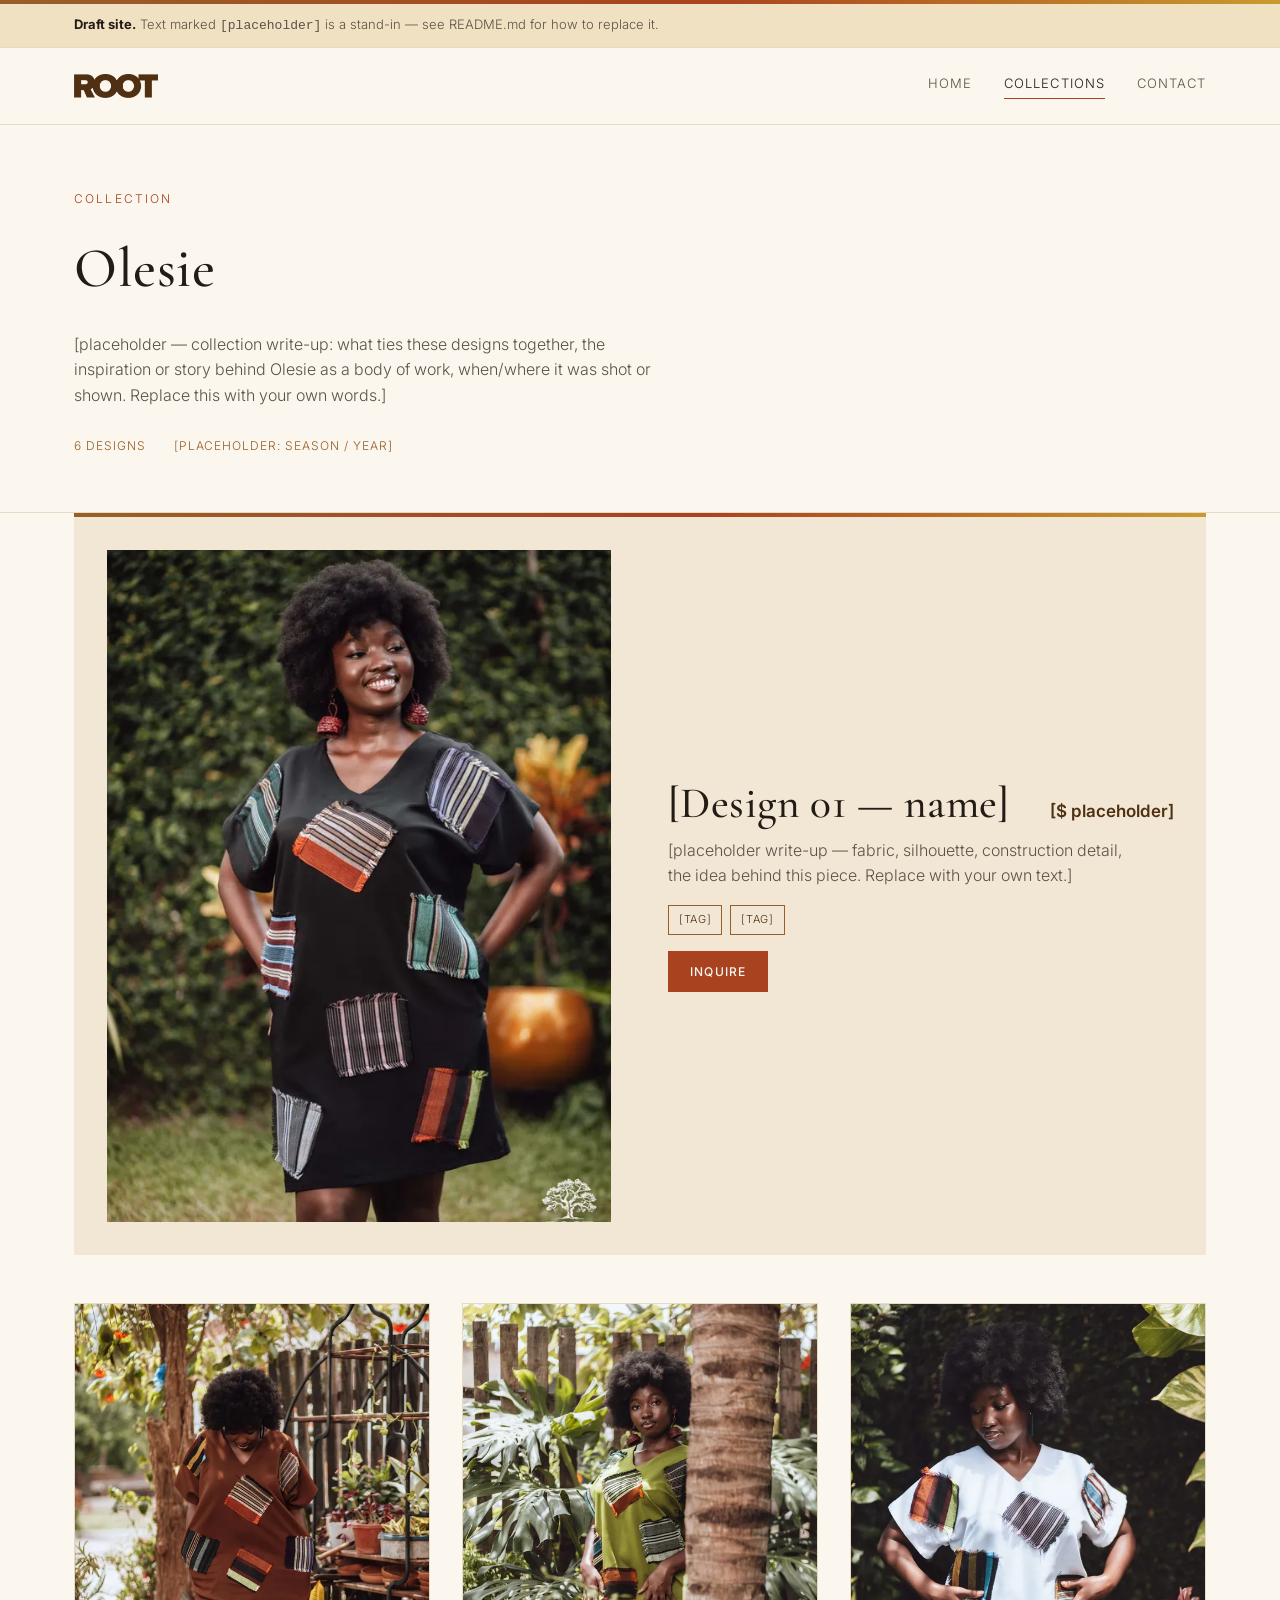
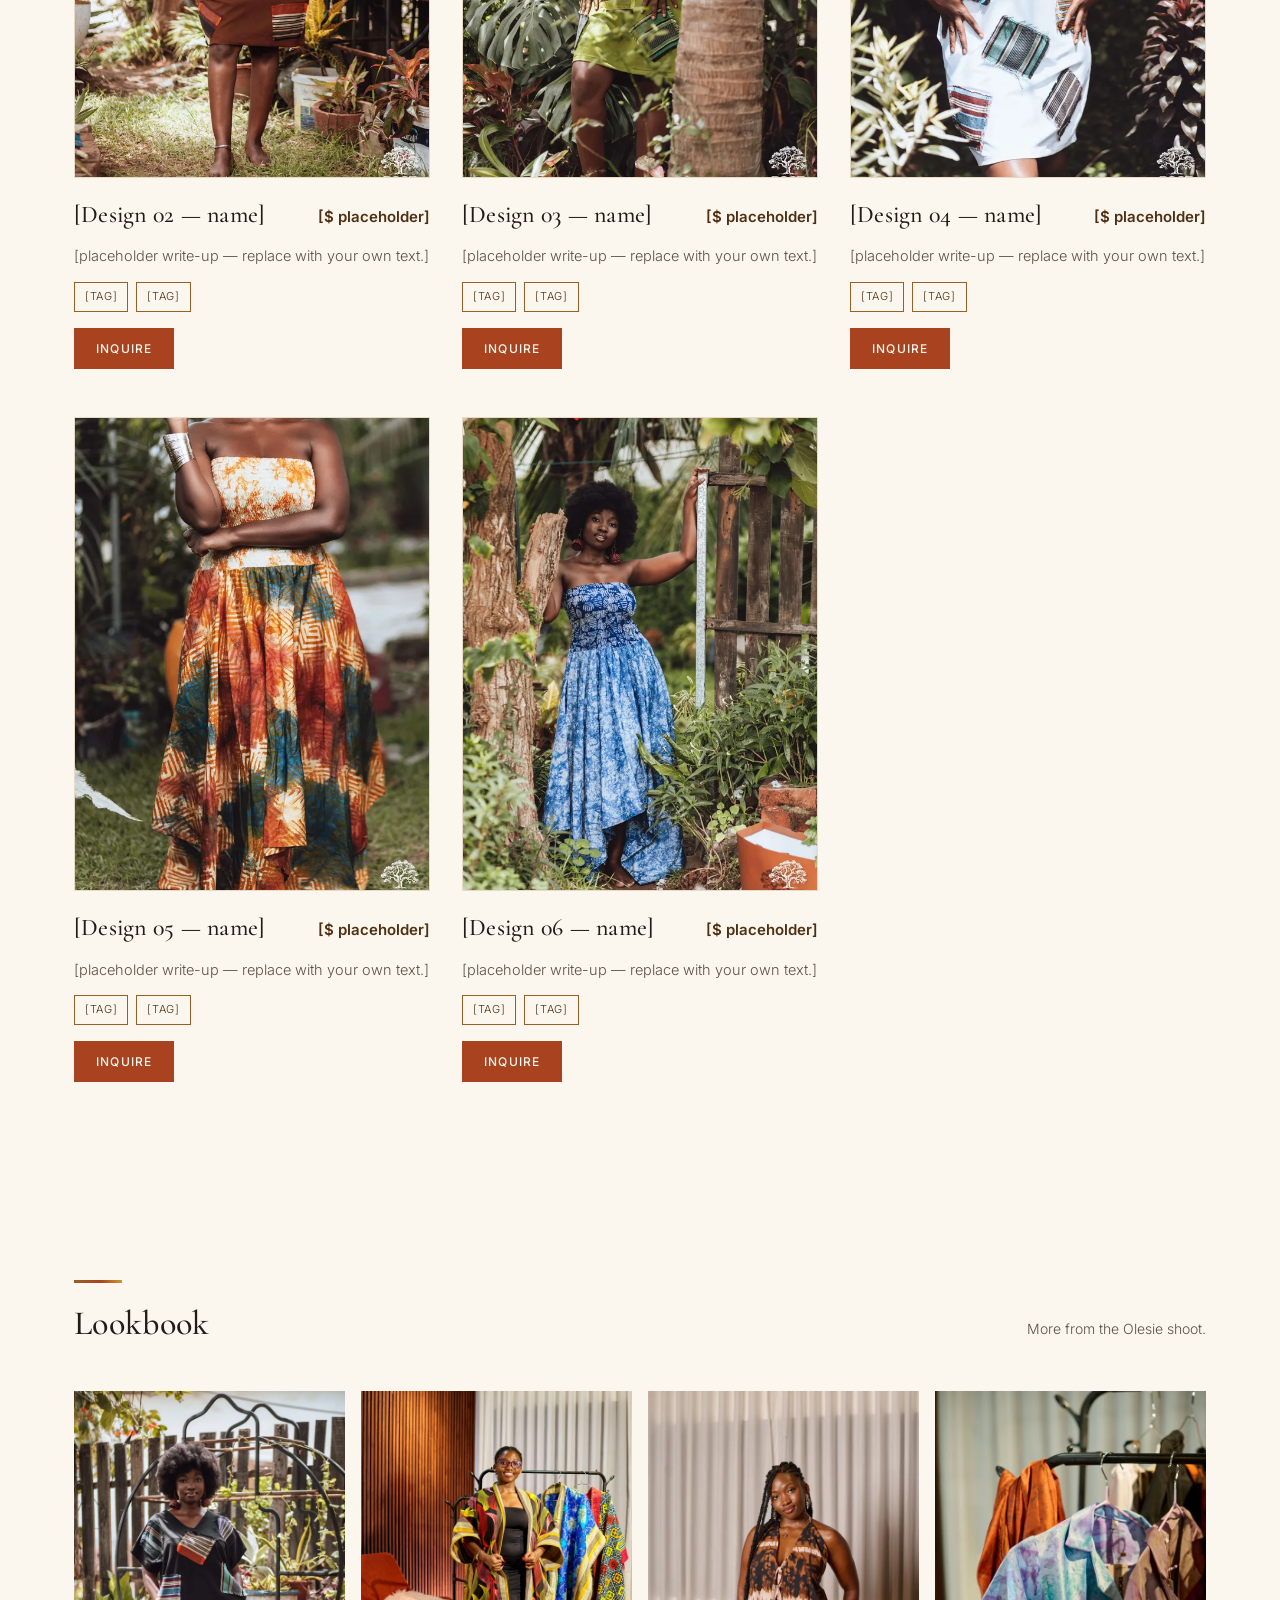
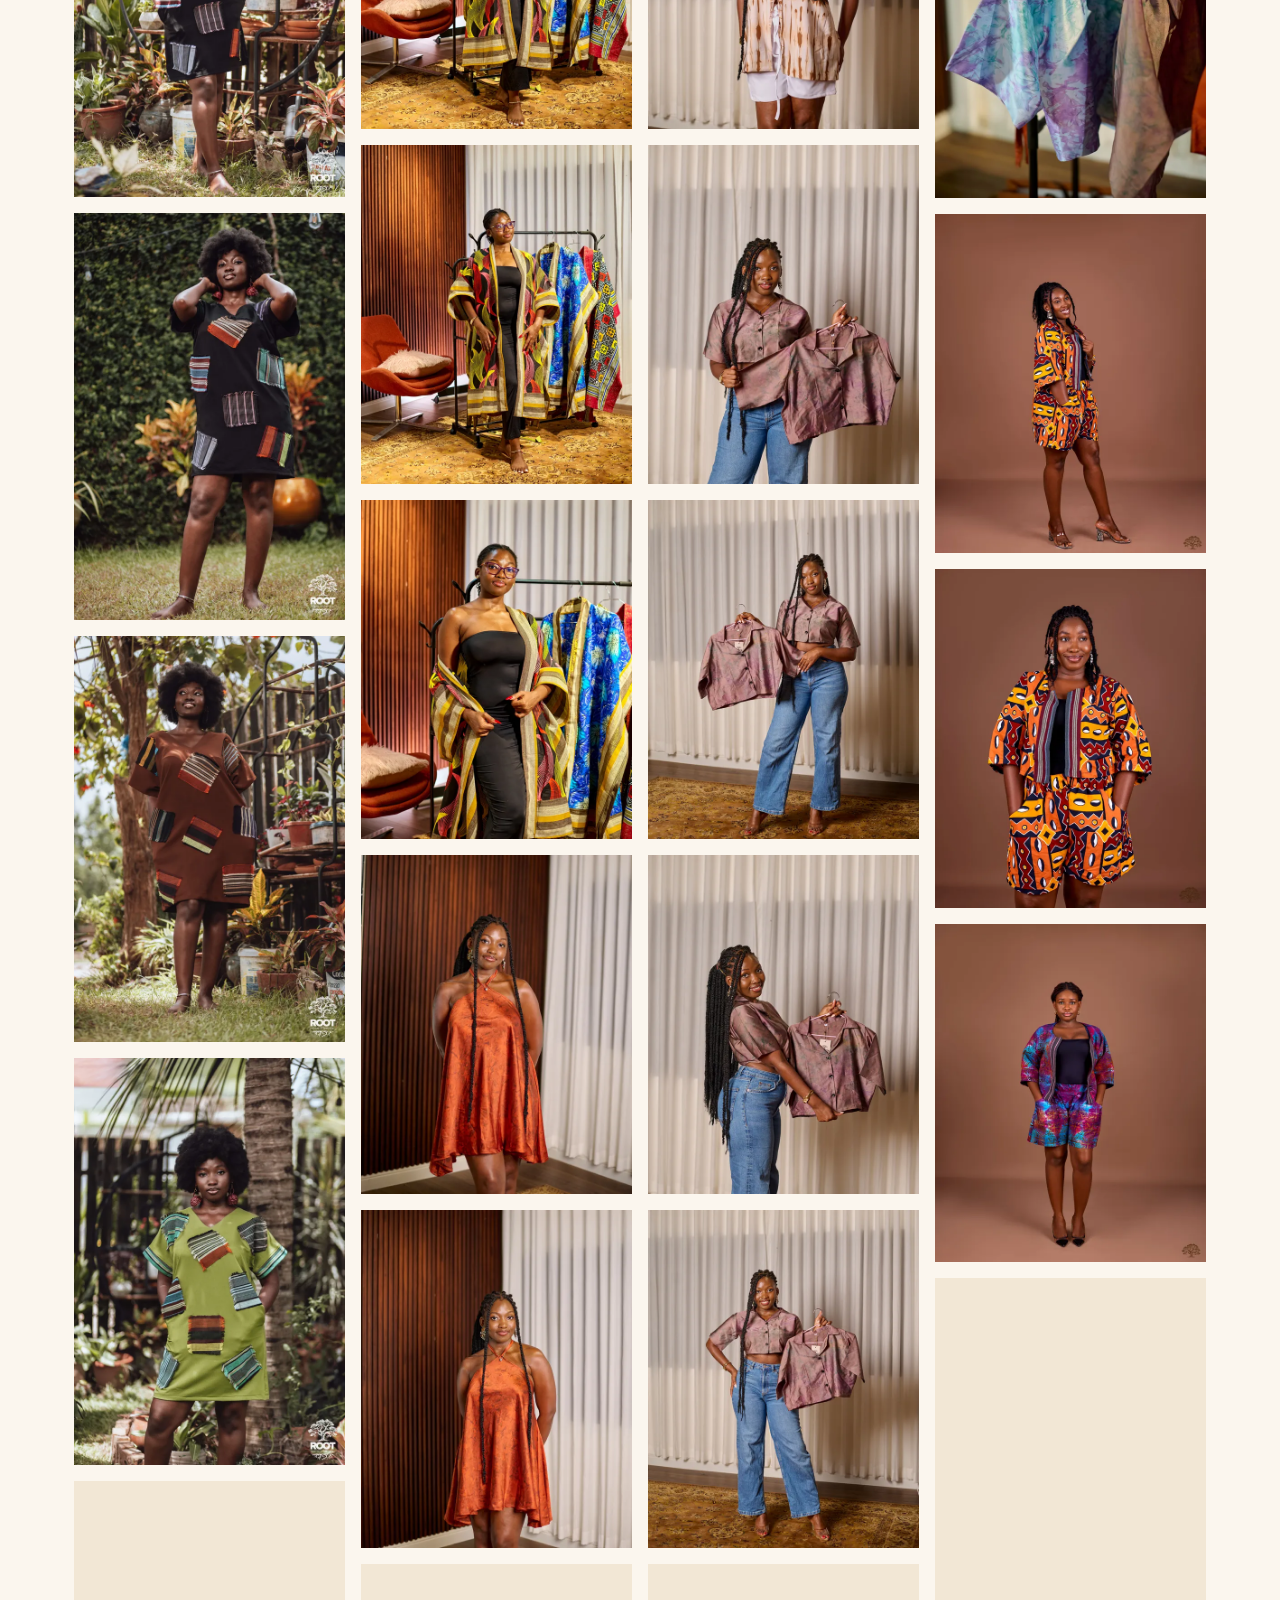
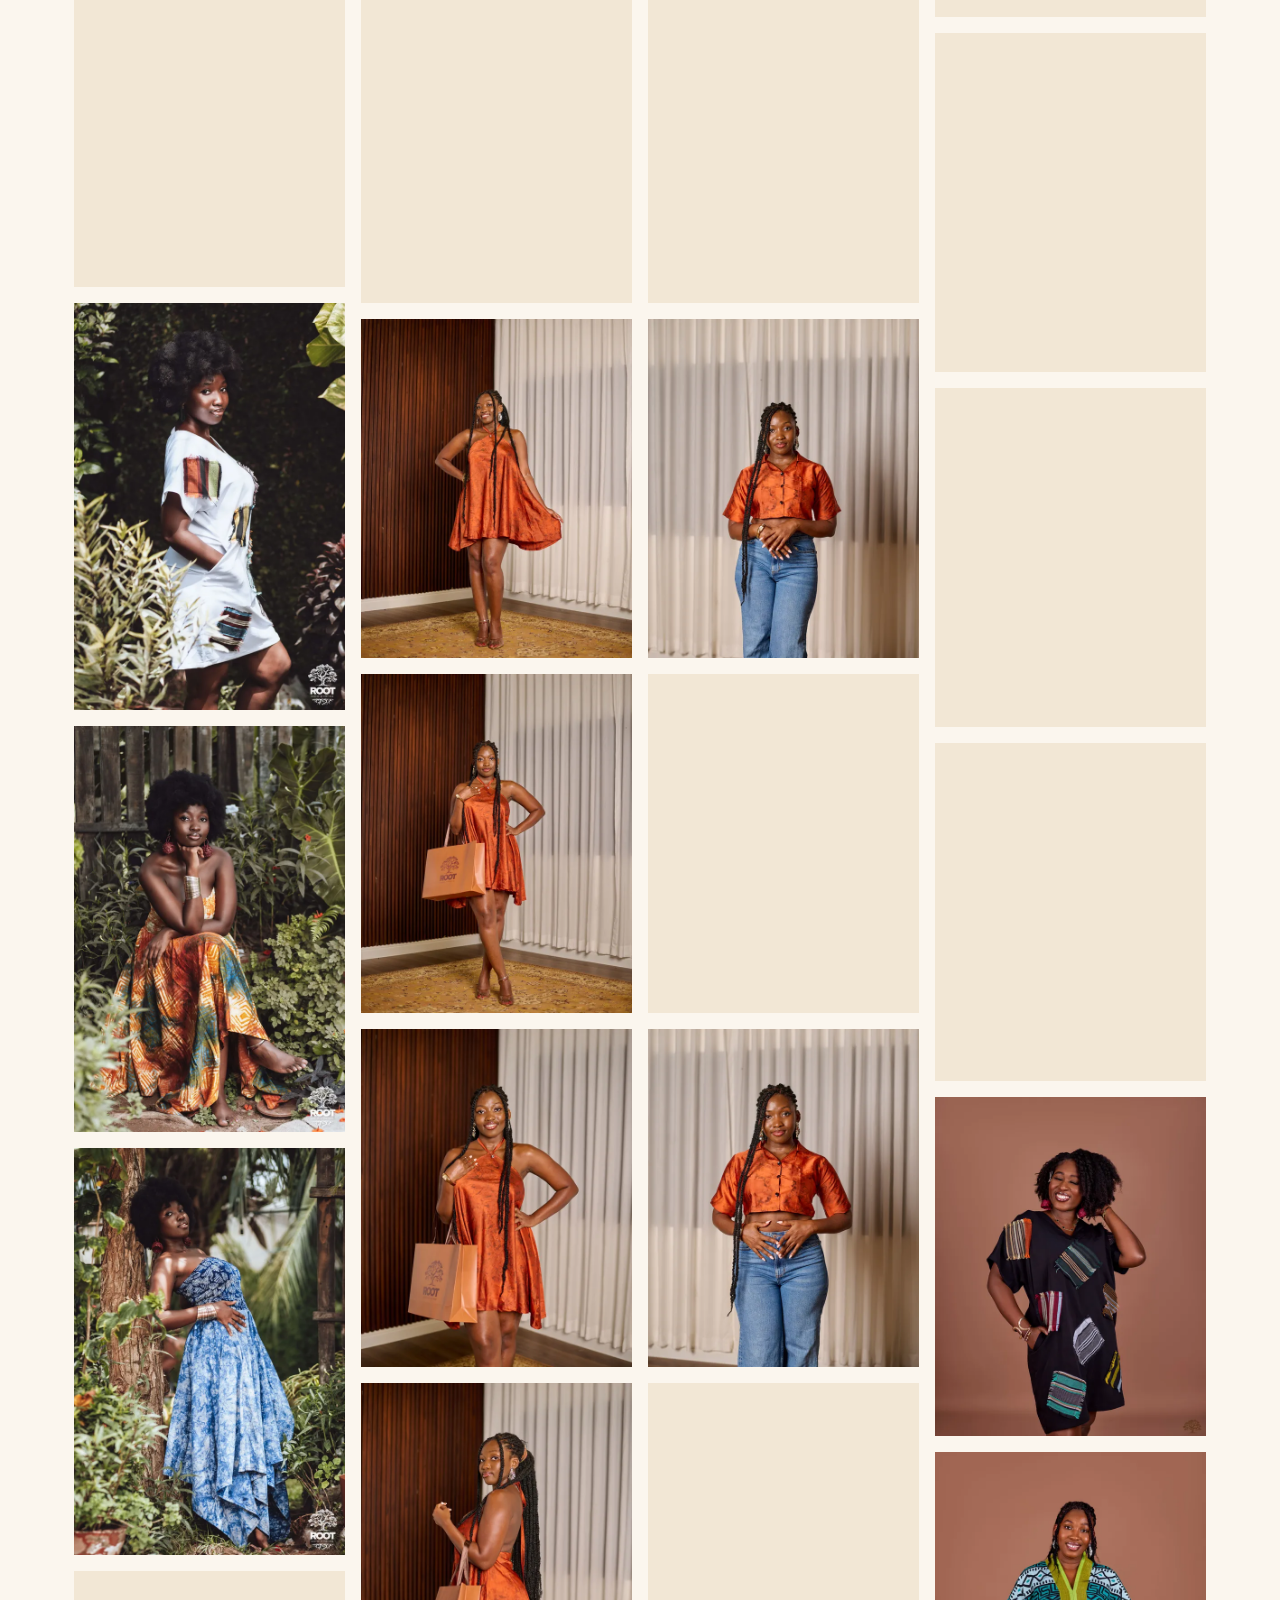
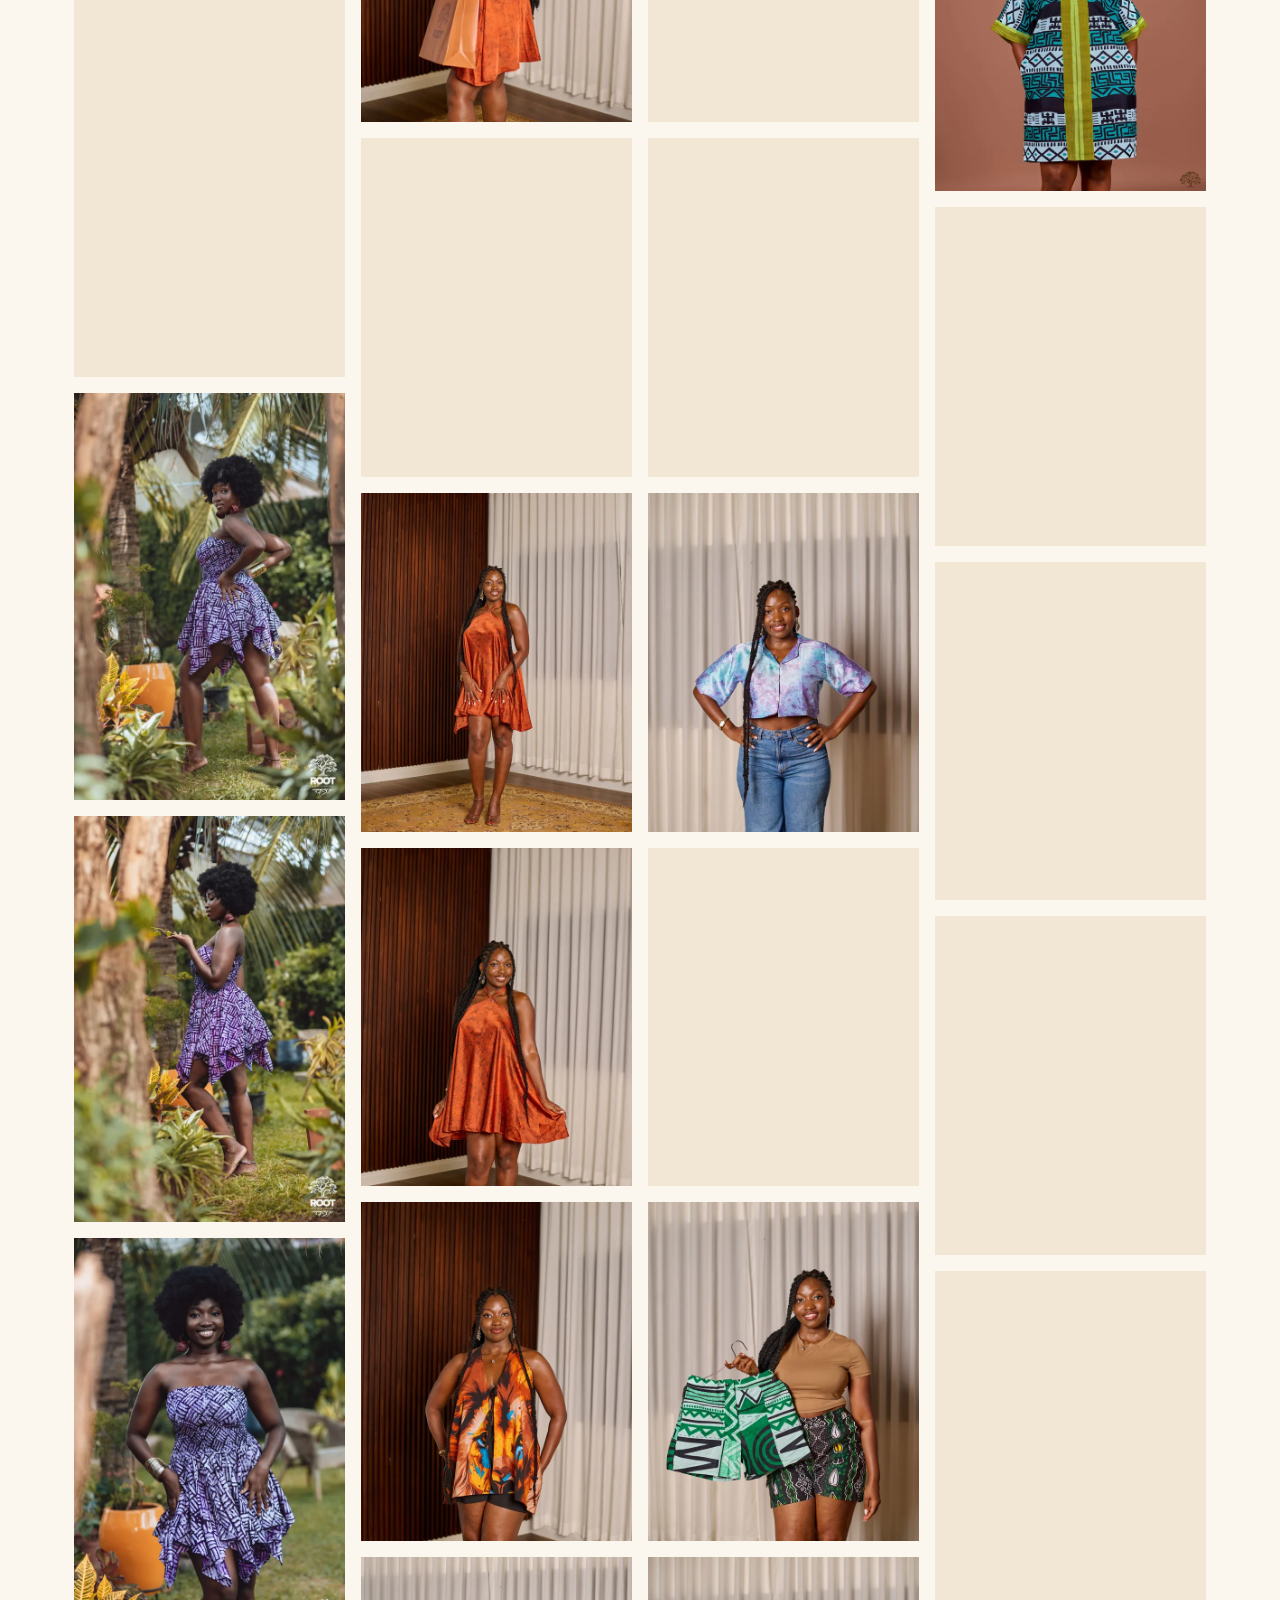
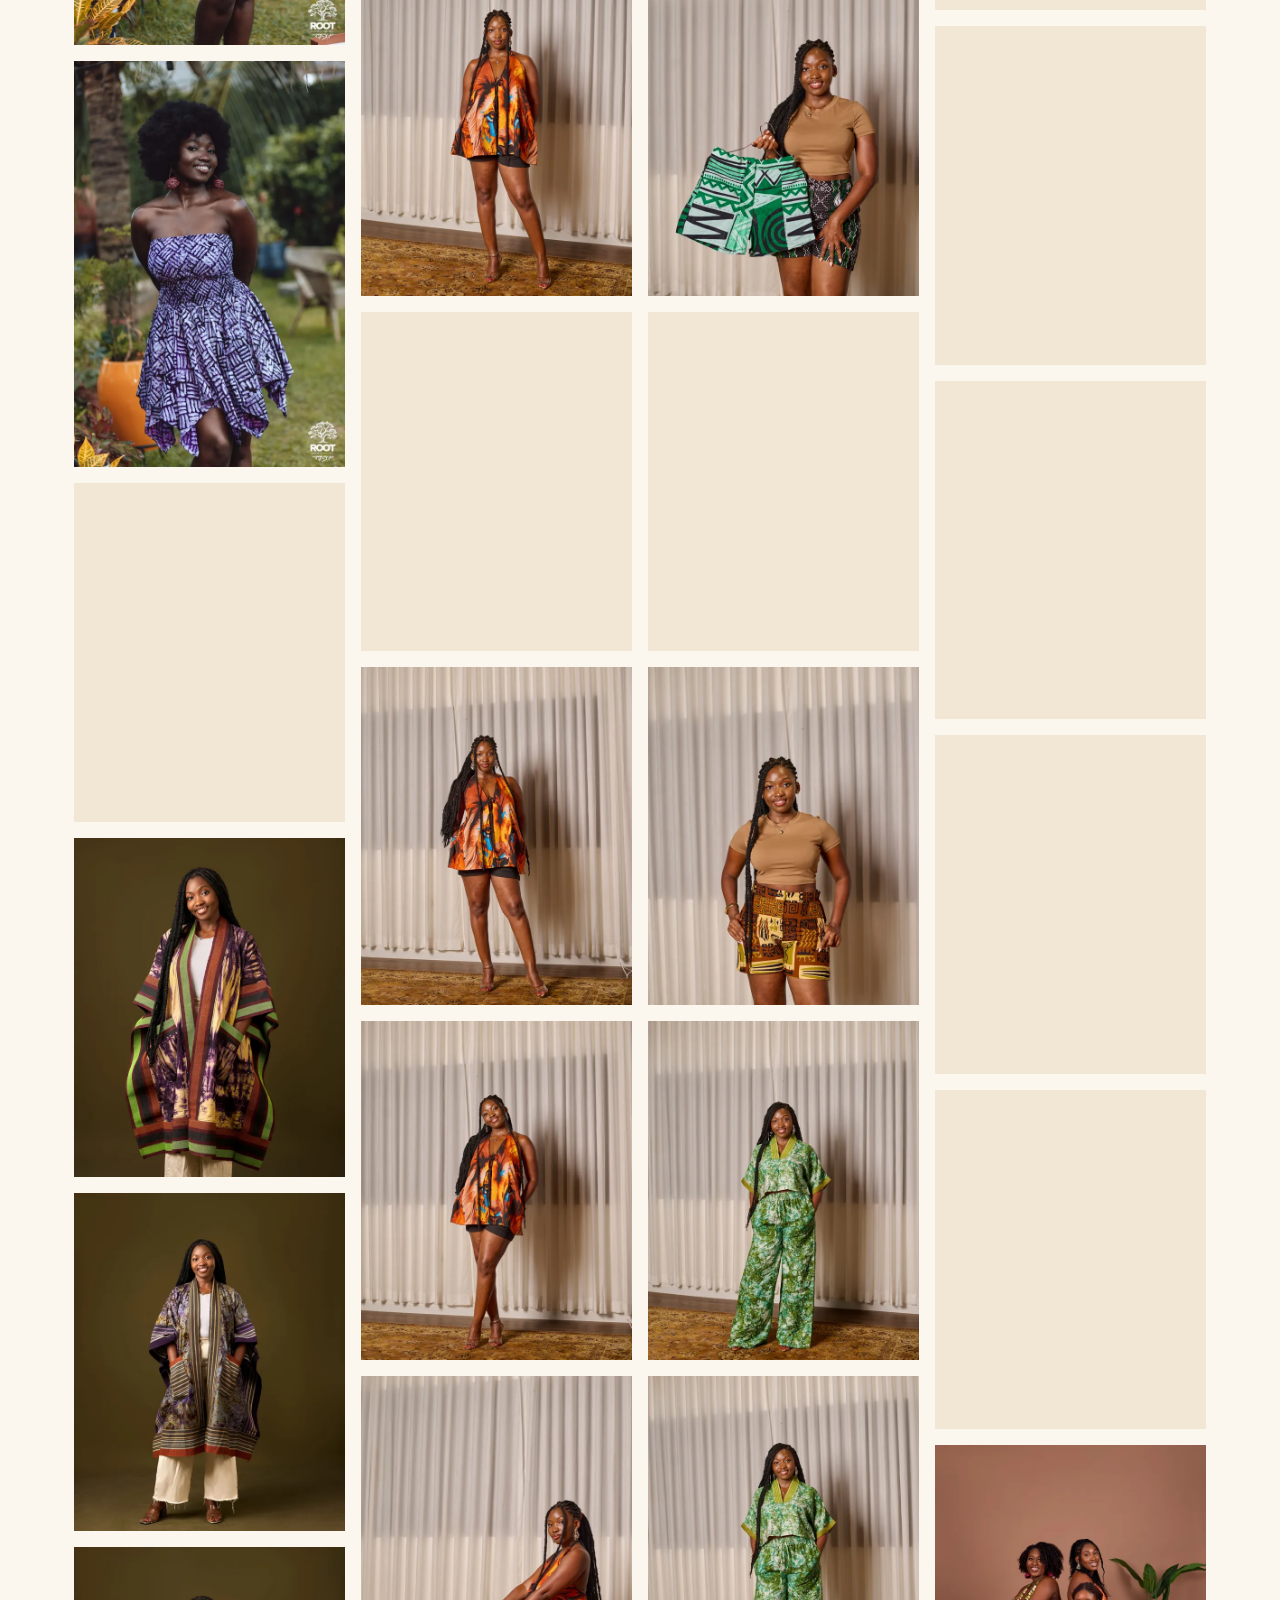
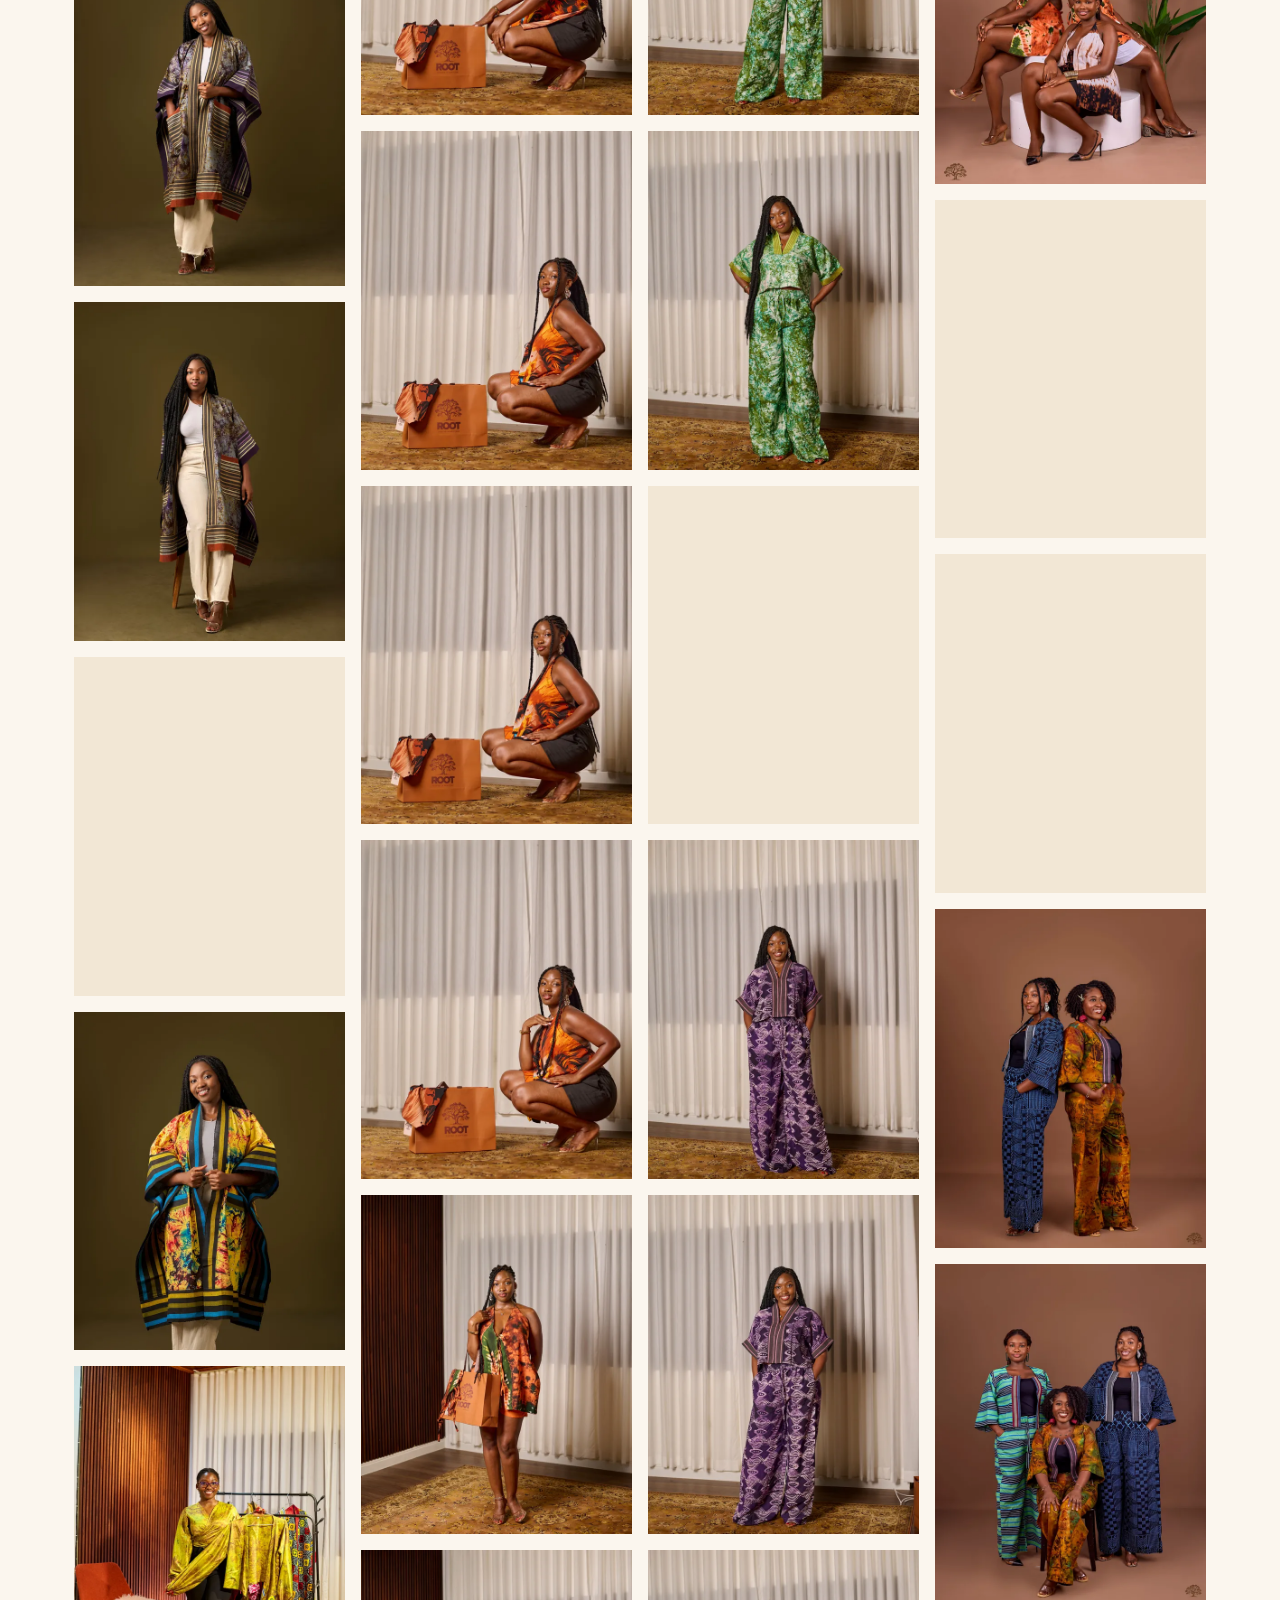
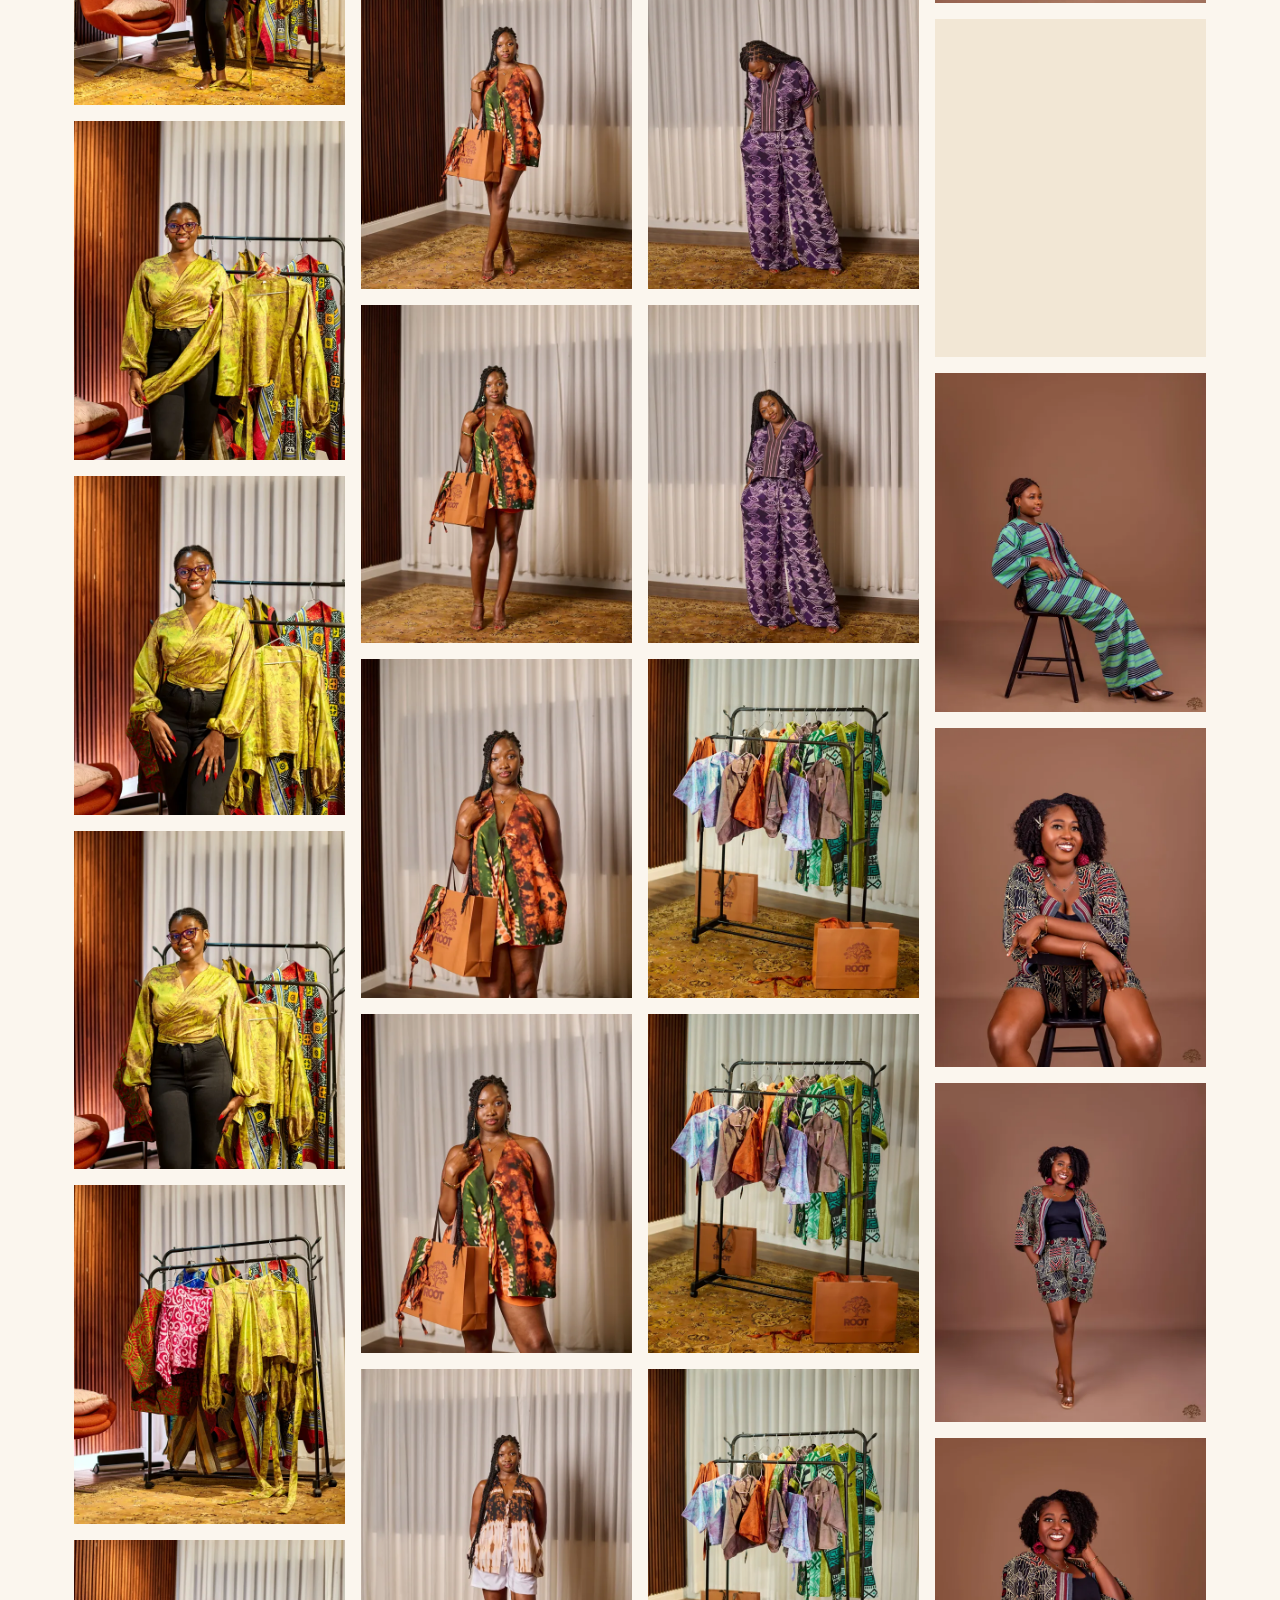
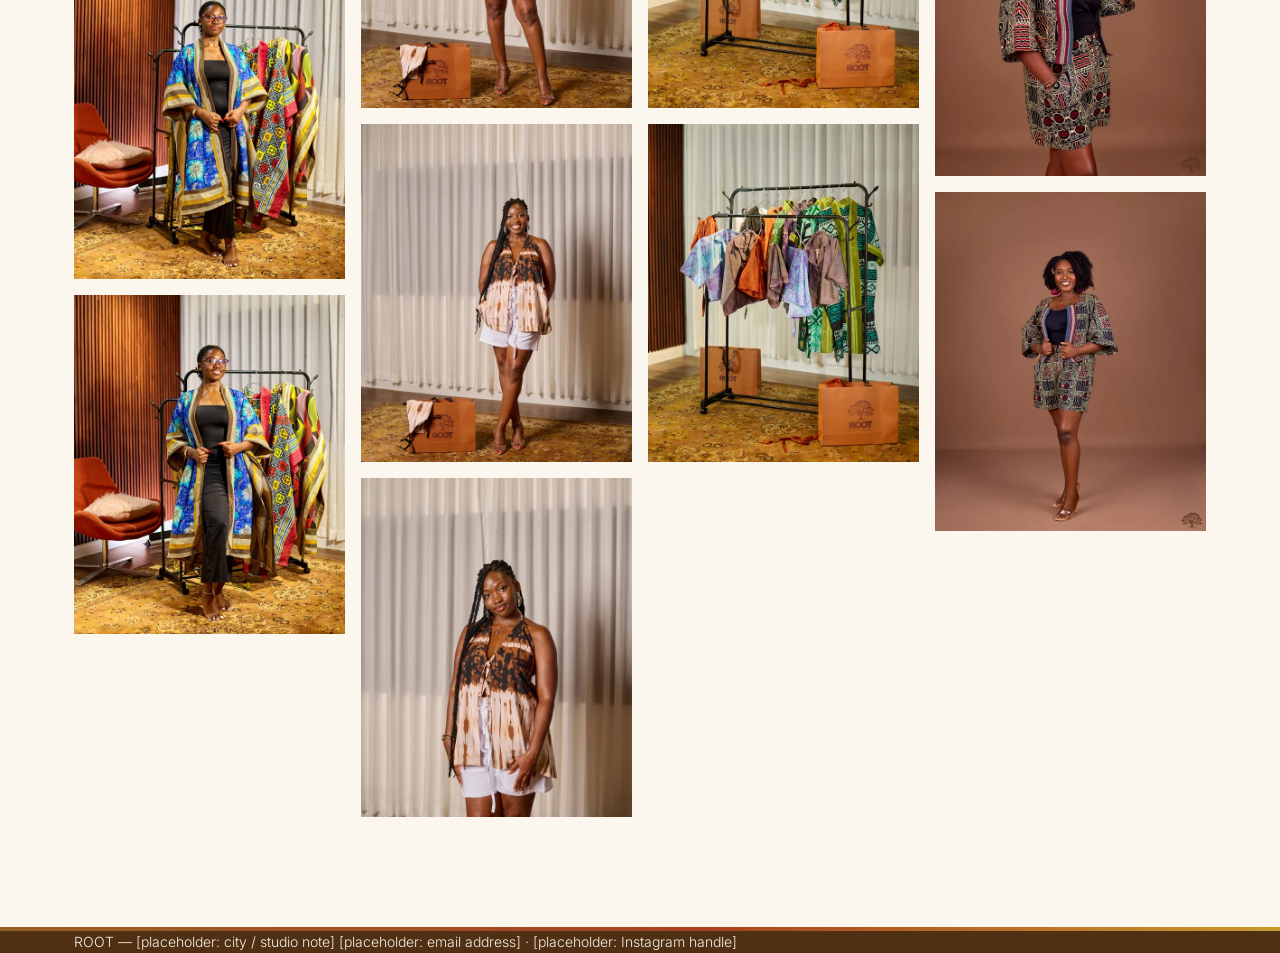
==== collections/olesie.html @ 36a4a5ea "Weave the brand's caramel/chocolate palette through more of the site Add a caramel-to-terracotta-to-" ====
<!DOCTYPE html>
<html lang="en">
<head>
<meta charset="UTF-8">
<meta name="viewport" content="width=device-width, initial-scale=1.0">
<title>Olesie — ROOT</title>
<meta name="description" content="Olesie collection by ROOT — designs, write-ups, and pricing.">
<meta name="robots" content="noindex"><!-- remove when real content replaces the placeholders -->
<link rel="icon" href="../images/brand/favicon.ico" sizes="any">
<link rel="apple-touch-icon" href="../images/brand/apple-touch-icon.png">
<meta property="og:type" content="website">
<meta property="og:site_name" content="ROOT">
<meta property="og:title" content="Olesie — ROOT">
<meta property="og:description" content="Olesie collection by ROOT — designs, write-ups, and pricing.">
<!-- Add once the site has a URL (must be absolute, or crawlers ignore them):
<meta property="og:url" content="https://YOUR-DOMAIN/collections/olesie.html">
<meta property="og:image" content="https://YOUR-DOMAIN/images/brand/og-image.jpg">
<meta name="twitter:card" content="summary_large_image"> -->

<link rel="preconnect" href="https://fonts.googleapis.com">
<link rel="preconnect" href="https://fonts.gstatic.com" crossorigin>
<link rel="stylesheet" href="https://fonts.googleapis.com/css2?family=Cormorant+Garamond:wght@400;500&family=Inter:wght@300;500&display=swap">
<link rel="stylesheet" href="../css/style.css">
</head>
<body>

<div class="brand-bar"></div>

<div class="build-notice">
  <div class="wrap"><strong>Draft site.</strong> Text marked <code>[placeholder]</code> is a stand-in — see README.md for how to replace it.</div>
</div>

<header class="site-header">
  <div class="wrap">
    <a class="logo" href="../index.html"><img src="../images/brand/logo-wordmark.png" width="334" height="96" alt="ROOT"></a>
    <nav class="site-nav">
      <a href="../index.html">Home</a>
      <a href="olesie.html" class="is-active" aria-current="page">Collections</a>
      <a href="../index.html#contact">Contact</a>
    </nav>
  </div>
</header>

<section class="collection-intro">
  <div class="wrap">
    <span class="eyebrow">Collection</span>
    <h1>Olesie</h1>
    <p>[placeholder — collection write-up: what ties these designs together, the inspiration or story behind Olesie as a body of work, when/where it was shot or shown. Replace this with your own words.]</p>
    <div class="meta-row">
      <span>6 designs</span>
      <span>[placeholder: season / year]</span>
    </div>
  </div>
</section>

<main class="wrap">
  <h2 class="sr-only">Designs</h2>
  <div class="design-grid">

    <!-- Design 01 -->
    <article class="design-card design-card--featured">
      <div class="design-photo">
        <img src="../images/olesie/design-01-1200.webp" srcset="../images/olesie/design-01-600.webp 600w, ../images/olesie/design-01-1200.webp 1200w" sizes="(min-width: 900px) 520px, (min-width: 700px) 45vw, 100vw" width="1200" height="1800" alt="Black dress with patchwork panels, worn in a garden" decoding="async">
      </div>
      <div class="design-body">
        <div class="design-head">
          <h3>[Design 01 — name]</h3>
          <span class="design-price">[$ placeholder]</span>
        </div>
        <p class="design-writeup">[placeholder write-up — fabric, silhouette, construction detail, the idea behind this piece. Replace with your own text.]</p>
        <div class="design-tags"><span>[tag]</span><span>[tag]</span></div>
        <a class="design-inquire" href="#contact">Inquire</a>
      </div>
    </article>

    <!-- Design 02 -->
    <article class="design-card">
      <div class="design-photo">
        <img src="../images/olesie/design-02-1200.webp" srcset="../images/olesie/design-02-600.webp 600w, ../images/olesie/design-02-1200.webp 1200w" sizes="(min-width: 1000px) 380px, (min-width: 700px) 45vw, 100vw" width="1200" height="1800" alt="Brown loose-fit dress with patchwork panels, worn in a garden" decoding="async">
      </div>
      <div class="design-body">
        <div class="design-head">
          <h3>[Design 02 — name]</h3>
          <span class="design-price">[$ placeholder]</span>
        </div>
        <p class="design-writeup">[placeholder write-up — replace with your own text.]</p>
        <div class="design-tags"><span>[tag]</span><span>[tag]</span></div>
        <a class="design-inquire" href="#contact">Inquire</a>
      </div>
    </article>

    <!-- Design 03 -->
    <article class="design-card">
      <div class="design-photo">
        <img src="../images/olesie/design-03-1200.webp" srcset="../images/olesie/design-03-600.webp 600w, ../images/olesie/design-03-1200.webp 1200w" sizes="(min-width: 1000px) 380px, (min-width: 700px) 45vw, 100vw" width="1200" height="1800" alt="Green dress with patchwork panels, partly behind a palm trunk" loading="lazy" decoding="async">
      </div>
      <div class="design-body">
        <div class="design-head">
          <h3>[Design 03 — name]</h3>
          <span class="design-price">[$ placeholder]</span>
        </div>
        <p class="design-writeup">[placeholder write-up — replace with your own text.]</p>
        <div class="design-tags"><span>[tag]</span><span>[tag]</span></div>
        <a class="design-inquire" href="#contact">Inquire</a>
      </div>
    </article>

    <!-- Design 04 -->
    <article class="design-card">
      <div class="design-photo">
        <img src="../images/olesie/design-04-1200.webp" srcset="../images/olesie/design-04-600.webp 600w, ../images/olesie/design-04-1200.webp 1200w" sizes="(min-width: 1000px) 380px, (min-width: 700px) 45vw, 100vw" width="1200" height="1800" alt="White dress with patchwork panels, worn in a garden" loading="lazy" decoding="async">
      </div>
      <div class="design-body">
        <div class="design-head">
          <h3>[Design 04 — name]</h3>
          <span class="design-price">[$ placeholder]</span>
        </div>
        <p class="design-writeup">[placeholder write-up — replace with your own text.]</p>
        <div class="design-tags"><span>[tag]</span><span>[tag]</span></div>
        <a class="design-inquire" href="#contact">Inquire</a>
      </div>
    </article>

    <!-- Design 05 -->
    <article class="design-card">
      <div class="design-photo">
        <img src="../images/olesie/design-05-1200.webp" srcset="../images/olesie/design-05-600.webp 600w, ../images/olesie/design-05-1200.webp 1200w" sizes="(min-width: 1000px) 380px, (min-width: 700px) 45vw, 100vw" width="1200" height="1800" alt="Orange and teal patterned skirt with a printed strapless top" loading="lazy" decoding="async">
      </div>
      <div class="design-body">
        <div class="design-head">
          <h3>[Design 05 — name]</h3>
          <span class="design-price">[$ placeholder]</span>
        </div>
        <p class="design-writeup">[placeholder write-up — replace with your own text.]</p>
        <div class="design-tags"><span>[tag]</span><span>[tag]</span></div>
        <a class="design-inquire" href="#contact">Inquire</a>
      </div>
    </article>

    <!-- Design 06 -->
    <article class="design-card">
      <div class="design-photo">
        <img src="../images/olesie/design-06-1200.webp" srcset="../images/olesie/design-06-600.webp 600w, ../images/olesie/design-06-1200.webp 1200w" sizes="(min-width: 1000px) 380px, (min-width: 700px) 45vw, 100vw" width="1200" height="1800" alt="Blue strapless dress with a ruffled hem, worn in a garden" loading="lazy" decoding="async">
      </div>
      <div class="design-body">
        <div class="design-head">
          <h3>[Design 06 — name]</h3>
          <span class="design-price">[$ placeholder]</span>
        </div>
        <p class="design-writeup">[placeholder write-up — replace with your own text.]</p>
        <div class="design-tags"><span>[tag]</span><span>[tag]</span></div>
        <a class="design-inquire" href="#contact">Inquire</a>
      </div>
    </article>

  </div>

  <section class="lookbook" aria-labelledby="lookbook-title">
    <div class="section-head">
      <h2 id="lookbook-title">Lookbook</h2>
      <p class="section-note">More from the Olesie shoot.</p>
    </div>
    <div class="lookbook-grid">
    <img src="../images/olesie/gallery/highlights/4F6A9642-600.webp" srcset="../images/olesie/gallery/highlights/4F6A9642-600.webp 600w, ../images/olesie/gallery/highlights/4F6A9642-1200.webp 1200w" sizes="(min-width: 1000px) 25vw, (min-width: 700px) 33vw, 50vw" width="600" height="900" alt="Olesie lookbook, photo 1 of 115" loading="lazy" decoding="async">
    <img src="../images/olesie/gallery/highlights/4F6A9652-600.webp" srcset="../images/olesie/gallery/highlights/4F6A9652-600.webp 600w, ../images/olesie/gallery/highlights/4F6A9652-1200.webp 1200w" sizes="(min-width: 1000px) 25vw, (min-width: 700px) 33vw, 50vw" width="600" height="900" alt="Olesie lookbook, photo 2 of 115" loading="lazy" decoding="async">
    <img src="../images/olesie/gallery/highlights/4F6A9671-600.webp" srcset="../images/olesie/gallery/highlights/4F6A9671-600.webp 600w, ../images/olesie/gallery/highlights/4F6A9671-1200.webp 1200w" sizes="(min-width: 1000px) 25vw, (min-width: 700px) 33vw, 50vw" width="600" height="900" alt="Olesie lookbook, photo 3 of 115" loading="lazy" decoding="async">
    <img src="../images/olesie/gallery/highlights/4F6A9685-600.webp" srcset="../images/olesie/gallery/highlights/4F6A9685-600.webp 600w, ../images/olesie/gallery/highlights/4F6A9685-1200.webp 1200w" sizes="(min-width: 1000px) 25vw, (min-width: 700px) 33vw, 50vw" width="600" height="900" alt="Olesie lookbook, photo 4 of 115" loading="lazy" decoding="async">
    <img src="../images/olesie/gallery/highlights/4F6A9688-600.webp" srcset="../images/olesie/gallery/highlights/4F6A9688-600.webp 600w, ../images/olesie/gallery/highlights/4F6A9688-1200.webp 1200w" sizes="(min-width: 1000px) 25vw, (min-width: 700px) 33vw, 50vw" width="600" height="900" alt="Olesie lookbook, photo 5 of 115" loading="lazy" decoding="async">
    <img src="../images/olesie/gallery/highlights/4F6A9703-600.webp" srcset="../images/olesie/gallery/highlights/4F6A9703-600.webp 600w, ../images/olesie/gallery/highlights/4F6A9703-1200.webp 1200w" sizes="(min-width: 1000px) 25vw, (min-width: 700px) 33vw, 50vw" width="600" height="900" alt="Olesie lookbook, photo 6 of 115" loading="lazy" decoding="async">
    <img src="../images/olesie/gallery/highlights/4F6A9742-600.webp" srcset="../images/olesie/gallery/highlights/4F6A9742-600.webp 600w, ../images/olesie/gallery/highlights/4F6A9742-1200.webp 1200w" sizes="(min-width: 1000px) 25vw, (min-width: 700px) 33vw, 50vw" width="600" height="900" alt="Olesie lookbook, photo 7 of 115" loading="lazy" decoding="async">
    <img src="../images/olesie/gallery/highlights/4F6A9769-600.webp" srcset="../images/olesie/gallery/highlights/4F6A9769-600.webp 600w, ../images/olesie/gallery/highlights/4F6A9769-1200.webp 1200w" sizes="(min-width: 1000px) 25vw, (min-width: 700px) 33vw, 50vw" width="600" height="900" alt="Olesie lookbook, photo 8 of 115" loading="lazy" decoding="async">
    <img src="../images/olesie/gallery/highlights/4F6A9776-600.webp" srcset="../images/olesie/gallery/highlights/4F6A9776-600.webp 600w, ../images/olesie/gallery/highlights/4F6A9776-1200.webp 1200w" sizes="(min-width: 1000px) 25vw, (min-width: 700px) 33vw, 50vw" width="600" height="900" alt="Olesie lookbook, photo 9 of 115" loading="lazy" decoding="async">
    <img src="../images/olesie/gallery/highlights/4F6A9784-600.webp" srcset="../images/olesie/gallery/highlights/4F6A9784-600.webp 600w, ../images/olesie/gallery/highlights/4F6A9784-1200.webp 1200w" sizes="(min-width: 1000px) 25vw, (min-width: 700px) 33vw, 50vw" width="600" height="900" alt="Olesie lookbook, photo 10 of 115" loading="lazy" decoding="async">
    <img src="../images/olesie/gallery/highlights/4F6A9802-600.webp" srcset="../images/olesie/gallery/highlights/4F6A9802-600.webp 600w, ../images/olesie/gallery/highlights/4F6A9802-1200.webp 1200w" sizes="(min-width: 1000px) 25vw, (min-width: 700px) 33vw, 50vw" width="600" height="900" alt="Olesie lookbook, photo 11 of 115" loading="lazy" decoding="async">
    <img src="../images/olesie/gallery/highlights/4F6A9810-600.webp" srcset="../images/olesie/gallery/highlights/4F6A9810-600.webp 600w, ../images/olesie/gallery/highlights/4F6A9810-1200.webp 1200w" sizes="(min-width: 1000px) 25vw, (min-width: 700px) 33vw, 50vw" width="600" height="900" alt="Olesie lookbook, photo 12 of 115" loading="lazy" decoding="async">
    <img src="../images/olesie/gallery/highlights/4F6A9814-600.webp" srcset="../images/olesie/gallery/highlights/4F6A9814-600.webp 600w, ../images/olesie/gallery/highlights/4F6A9814-1200.webp 1200w" sizes="(min-width: 1000px) 25vw, (min-width: 700px) 33vw, 50vw" width="600" height="900" alt="Olesie lookbook, photo 13 of 115" loading="lazy" decoding="async">
    <img src="../images/olesie/gallery/highlights/Rootkimono-600.webp" srcset="../images/olesie/gallery/highlights/Rootkimono-600.webp 600w, ../images/olesie/gallery/highlights/Rootkimono-1200.webp 1200w" sizes="(min-width: 1000px) 25vw, (min-width: 700px) 33vw, 50vw" width="600" height="750" alt="Olesie lookbook, photo 14 of 115" loading="lazy" decoding="async">
    <img src="../images/olesie/gallery/highlights/Rootkimono2-600.webp" srcset="../images/olesie/gallery/highlights/Rootkimono2-600.webp 600w, ../images/olesie/gallery/highlights/Rootkimono2-1200.webp 1200w" sizes="(min-width: 1000px) 25vw, (min-width: 700px) 33vw, 50vw" width="600" height="750" alt="Olesie lookbook, photo 15 of 115" loading="lazy" decoding="async">
    <img src="../images/olesie/gallery/highlights/Rootkimono4-600.webp" srcset="../images/olesie/gallery/highlights/Rootkimono4-600.webp 600w, ../images/olesie/gallery/highlights/Rootkimono4-1200.webp 1200w" sizes="(min-width: 1000px) 25vw, (min-width: 700px) 33vw, 50vw" width="600" height="750" alt="Olesie lookbook, photo 16 of 115" loading="lazy" decoding="async">
    <img src="../images/olesie/gallery/highlights/Rootkimono5-600.webp" srcset="../images/olesie/gallery/highlights/Rootkimono5-600.webp 600w, ../images/olesie/gallery/highlights/Rootkimono5-1200.webp 1200w" sizes="(min-width: 1000px) 25vw, (min-width: 700px) 33vw, 50vw" width="600" height="750" alt="Olesie lookbook, photo 17 of 115" loading="lazy" decoding="async">
    <img src="../images/olesie/gallery/highlights/Rootkimono6-600.webp" srcset="../images/olesie/gallery/highlights/Rootkimono6-600.webp 600w, ../images/olesie/gallery/highlights/Rootkimono6-1200.webp 1200w" sizes="(min-width: 1000px) 25vw, (min-width: 700px) 33vw, 50vw" width="600" height="750" alt="Olesie lookbook, photo 18 of 115" loading="lazy" decoding="async">
    <img src="../images/olesie/gallery/highlights/Rootkimono7-600.webp" srcset="../images/olesie/gallery/highlights/Rootkimono7-600.webp 600w, ../images/olesie/gallery/highlights/Rootkimono7-1200.webp 1200w" sizes="(min-width: 1000px) 25vw, (min-width: 700px) 33vw, 50vw" width="600" height="750" alt="Olesie lookbook, photo 19 of 115" loading="lazy" decoding="async">
    <img src="../images/olesie/gallery/highlights/Rootkimono8-600.webp" srcset="../images/olesie/gallery/highlights/Rootkimono8-600.webp 600w, ../images/olesie/gallery/highlights/Rootkimono8-1200.webp 1200w" sizes="(min-width: 1000px) 25vw, (min-width: 700px) 33vw, 50vw" width="600" height="750" alt="Olesie lookbook, photo 20 of 115" loading="lazy" decoding="async">
    <img src="../images/olesie/gallery/highlights/SNK_4326-600.webp" srcset="../images/olesie/gallery/highlights/SNK_4326-600.webp 600w, ../images/olesie/gallery/highlights/SNK_4326-1200.webp 1200w" sizes="(min-width: 1000px) 25vw, (min-width: 700px) 33vw, 50vw" width="600" height="750" alt="Olesie lookbook, photo 21 of 115" loading="lazy" decoding="async">
    <img src="../images/olesie/gallery/highlights/SNK_4328-600.webp" srcset="../images/olesie/gallery/highlights/SNK_4328-600.webp 600w, ../images/olesie/gallery/highlights/SNK_4328-1200.webp 1200w" sizes="(min-width: 1000px) 25vw, (min-width: 700px) 33vw, 50vw" width="600" height="750" alt="Olesie lookbook, photo 22 of 115" loading="lazy" decoding="async">
    <img src="../images/olesie/gallery/highlights/SNK_4330-600.webp" srcset="../images/olesie/gallery/highlights/SNK_4330-600.webp 600w, ../images/olesie/gallery/highlights/SNK_4330-1200.webp 1200w" sizes="(min-width: 1000px) 25vw, (min-width: 700px) 33vw, 50vw" width="600" height="750" alt="Olesie lookbook, photo 23 of 115" loading="lazy" decoding="async">
    <img src="../images/olesie/gallery/highlights/SNK_4332-600.webp" srcset="../images/olesie/gallery/highlights/SNK_4332-600.webp 600w, ../images/olesie/gallery/highlights/SNK_4332-1200.webp 1200w" sizes="(min-width: 1000px) 25vw, (min-width: 700px) 33vw, 50vw" width="600" height="750" alt="Olesie lookbook, photo 24 of 115" loading="lazy" decoding="async">
    <img src="../images/olesie/gallery/highlights/SNK_4340-600.webp" srcset="../images/olesie/gallery/highlights/SNK_4340-600.webp 600w, ../images/olesie/gallery/highlights/SNK_4340-1200.webp 1200w" sizes="(min-width: 1000px) 25vw, (min-width: 700px) 33vw, 50vw" width="600" height="750" alt="Olesie lookbook, photo 25 of 115" loading="lazy" decoding="async">
    <img src="../images/olesie/gallery/highlights/SNK_4348-600.webp" srcset="../images/olesie/gallery/highlights/SNK_4348-600.webp 600w, ../images/olesie/gallery/highlights/SNK_4348-1200.webp 1200w" sizes="(min-width: 1000px) 25vw, (min-width: 700px) 33vw, 50vw" width="600" height="750" alt="Olesie lookbook, photo 26 of 115" loading="lazy" decoding="async">
    <img src="../images/olesie/gallery/highlights/SNK_4354-600.webp" srcset="../images/olesie/gallery/highlights/SNK_4354-600.webp 600w, ../images/olesie/gallery/highlights/SNK_4354-1200.webp 1200w" sizes="(min-width: 1000px) 25vw, (min-width: 700px) 33vw, 50vw" width="600" height="750" alt="Olesie lookbook, photo 27 of 115" loading="lazy" decoding="async">
    <img src="../images/olesie/gallery/highlights/SNK_4356-600.webp" srcset="../images/olesie/gallery/highlights/SNK_4356-600.webp 600w, ../images/olesie/gallery/highlights/SNK_4356-1200.webp 1200w" sizes="(min-width: 1000px) 25vw, (min-width: 700px) 33vw, 50vw" width="600" height="750" alt="Olesie lookbook, photo 28 of 115" loading="lazy" decoding="async">
    <img src="../images/olesie/gallery/highlights/SNK_4359-600.webp" srcset="../images/olesie/gallery/highlights/SNK_4359-600.webp 600w, ../images/olesie/gallery/highlights/SNK_4359-1200.webp 1200w" sizes="(min-width: 1000px) 25vw, (min-width: 700px) 33vw, 50vw" width="600" height="750" alt="Olesie lookbook, photo 29 of 115" loading="lazy" decoding="async">
    <img src="../images/olesie/gallery/highlights/SNK_4360-600.webp" srcset="../images/olesie/gallery/highlights/SNK_4360-600.webp 600w, ../images/olesie/gallery/highlights/SNK_4360-1200.webp 1200w" sizes="(min-width: 1000px) 25vw, (min-width: 700px) 33vw, 50vw" width="600" height="750" alt="Olesie lookbook, photo 30 of 115" loading="lazy" decoding="async">
    <img src="../images/olesie/gallery/highlights/SNK_7088-600.webp" srcset="../images/olesie/gallery/highlights/SNK_7088-600.webp 600w, ../images/olesie/gallery/highlights/SNK_7088-1200.webp 1200w" sizes="(min-width: 1000px) 25vw, (min-width: 700px) 33vw, 50vw" width="600" height="750" alt="Olesie lookbook, photo 31 of 115" loading="lazy" decoding="async">
    <img src="../images/olesie/gallery/highlights/SNK_7089-600.webp" srcset="../images/olesie/gallery/highlights/SNK_7089-600.webp 600w, ../images/olesie/gallery/highlights/SNK_7089-1200.webp 1200w" sizes="(min-width: 1000px) 25vw, (min-width: 700px) 33vw, 50vw" width="600" height="750" alt="Olesie lookbook, photo 32 of 115" loading="lazy" decoding="async">
    <img src="../images/olesie/gallery/highlights/SNK_7098-600.webp" srcset="../images/olesie/gallery/highlights/SNK_7098-600.webp 600w, ../images/olesie/gallery/highlights/SNK_7098-1200.webp 1200w" sizes="(min-width: 1000px) 25vw, (min-width: 700px) 33vw, 50vw" width="600" height="750" alt="Olesie lookbook, photo 33 of 115" loading="lazy" decoding="async">
    <img src="../images/olesie/gallery/highlights/SNK_7099-600.webp" srcset="../images/olesie/gallery/highlights/SNK_7099-600.webp 600w, ../images/olesie/gallery/highlights/SNK_7099-1200.webp 1200w" sizes="(min-width: 1000px) 25vw, (min-width: 700px) 33vw, 50vw" width="600" height="750" alt="Olesie lookbook, photo 34 of 115" loading="lazy" decoding="async">
    <img src="../images/olesie/gallery/highlights/SNK_7100-600.webp" srcset="../images/olesie/gallery/highlights/SNK_7100-600.webp 600w, ../images/olesie/gallery/highlights/SNK_7100-1200.webp 1200w" sizes="(min-width: 1000px) 25vw, (min-width: 700px) 33vw, 50vw" width="600" height="750" alt="Olesie lookbook, photo 35 of 115" loading="lazy" decoding="async">
    <img src="../images/olesie/gallery/highlights/SNK_7101-600.webp" srcset="../images/olesie/gallery/highlights/SNK_7101-600.webp 600w, ../images/olesie/gallery/highlights/SNK_7101-1200.webp 1200w" sizes="(min-width: 1000px) 25vw, (min-width: 700px) 33vw, 50vw" width="600" height="750" alt="Olesie lookbook, photo 36 of 115" loading="lazy" decoding="async">
    <img src="../images/olesie/gallery/highlights/SNK_7102-600.webp" srcset="../images/olesie/gallery/highlights/SNK_7102-600.webp 600w, ../images/olesie/gallery/highlights/SNK_7102-1200.webp 1200w" sizes="(min-width: 1000px) 25vw, (min-width: 700px) 33vw, 50vw" width="600" height="750" alt="Olesie lookbook, photo 37 of 115" loading="lazy" decoding="async">
    <img src="../images/olesie/gallery/highlights/SNK_7109-600.webp" srcset="../images/olesie/gallery/highlights/SNK_7109-600.webp 600w, ../images/olesie/gallery/highlights/SNK_7109-1200.webp 1200w" sizes="(min-width: 1000px) 25vw, (min-width: 700px) 33vw, 50vw" width="600" height="750" alt="Olesie lookbook, photo 38 of 115" loading="lazy" decoding="async">
    <img src="../images/olesie/gallery/highlights/SNK_7111-600.webp" srcset="../images/olesie/gallery/highlights/SNK_7111-600.webp 600w, ../images/olesie/gallery/highlights/SNK_7111-1200.webp 1200w" sizes="(min-width: 1000px) 25vw, (min-width: 700px) 33vw, 50vw" width="600" height="750" alt="Olesie lookbook, photo 39 of 115" loading="lazy" decoding="async">
    <img src="../images/olesie/gallery/highlights/SNK_7112-600.webp" srcset="../images/olesie/gallery/highlights/SNK_7112-600.webp 600w, ../images/olesie/gallery/highlights/SNK_7112-1200.webp 1200w" sizes="(min-width: 1000px) 25vw, (min-width: 700px) 33vw, 50vw" width="600" height="750" alt="Olesie lookbook, photo 40 of 115" loading="lazy" decoding="async">
    <img src="../images/olesie/gallery/highlights/SNK_7114-600.webp" srcset="../images/olesie/gallery/highlights/SNK_7114-600.webp 600w, ../images/olesie/gallery/highlights/SNK_7114-1200.webp 1200w" sizes="(min-width: 1000px) 25vw, (min-width: 700px) 33vw, 50vw" width="600" height="750" alt="Olesie lookbook, photo 41 of 115" loading="lazy" decoding="async">
    <img src="../images/olesie/gallery/highlights/SNK_7116-600.webp" srcset="../images/olesie/gallery/highlights/SNK_7116-600.webp 600w, ../images/olesie/gallery/highlights/SNK_7116-1200.webp 1200w" sizes="(min-width: 1000px) 25vw, (min-width: 700px) 33vw, 50vw" width="600" height="750" alt="Olesie lookbook, photo 42 of 115" loading="lazy" decoding="async">
    <img src="../images/olesie/gallery/highlights/SNK_7125-600.webp" srcset="../images/olesie/gallery/highlights/SNK_7125-600.webp 600w, ../images/olesie/gallery/highlights/SNK_7125-1200.webp 1200w" sizes="(min-width: 1000px) 25vw, (min-width: 700px) 33vw, 50vw" width="600" height="750" alt="Olesie lookbook, photo 43 of 115" loading="lazy" decoding="async">
    <img src="../images/olesie/gallery/highlights/SNK_7126-600.webp" srcset="../images/olesie/gallery/highlights/SNK_7126-600.webp 600w, ../images/olesie/gallery/highlights/SNK_7126-1200.webp 1200w" sizes="(min-width: 1000px) 25vw, (min-width: 700px) 33vw, 50vw" width="600" height="750" alt="Olesie lookbook, photo 44 of 115" loading="lazy" decoding="async">
    <img src="../images/olesie/gallery/highlights/SNK_7127-600.webp" srcset="../images/olesie/gallery/highlights/SNK_7127-600.webp 600w, ../images/olesie/gallery/highlights/SNK_7127-1200.webp 1200w" sizes="(min-width: 1000px) 25vw, (min-width: 700px) 33vw, 50vw" width="600" height="750" alt="Olesie lookbook, photo 45 of 115" loading="lazy" decoding="async">
    <img src="../images/olesie/gallery/highlights/SNK_7135-600.webp" srcset="../images/olesie/gallery/highlights/SNK_7135-600.webp 600w, ../images/olesie/gallery/highlights/SNK_7135-1200.webp 1200w" sizes="(min-width: 1000px) 25vw, (min-width: 700px) 33vw, 50vw" width="600" height="750" alt="Olesie lookbook, photo 46 of 115" loading="lazy" decoding="async">
    <img src="../images/olesie/gallery/highlights/SNK_7136-600.webp" srcset="../images/olesie/gallery/highlights/SNK_7136-600.webp 600w, ../images/olesie/gallery/highlights/SNK_7136-1200.webp 1200w" sizes="(min-width: 1000px) 25vw, (min-width: 700px) 33vw, 50vw" width="600" height="750" alt="Olesie lookbook, photo 47 of 115" loading="lazy" decoding="async">
    <img src="../images/olesie/gallery/highlights/SNK_7137-600.webp" srcset="../images/olesie/gallery/highlights/SNK_7137-600.webp 600w, ../images/olesie/gallery/highlights/SNK_7137-1200.webp 1200w" sizes="(min-width: 1000px) 25vw, (min-width: 700px) 33vw, 50vw" width="600" height="750" alt="Olesie lookbook, photo 48 of 115" loading="lazy" decoding="async">
    <img src="../images/olesie/gallery/highlights/SNK_7138-600.webp" srcset="../images/olesie/gallery/highlights/SNK_7138-600.webp 600w, ../images/olesie/gallery/highlights/SNK_7138-1200.webp 1200w" sizes="(min-width: 1000px) 25vw, (min-width: 700px) 33vw, 50vw" width="600" height="750" alt="Olesie lookbook, photo 49 of 115" loading="lazy" decoding="async">
    <img src="../images/olesie/gallery/highlights/SNK_7139-600.webp" srcset="../images/olesie/gallery/highlights/SNK_7139-600.webp 600w, ../images/olesie/gallery/highlights/SNK_7139-1200.webp 1200w" sizes="(min-width: 1000px) 25vw, (min-width: 700px) 33vw, 50vw" width="600" height="750" alt="Olesie lookbook, photo 50 of 115" loading="lazy" decoding="async">
    <img src="../images/olesie/gallery/highlights/SNK_7140-600.webp" srcset="../images/olesie/gallery/highlights/SNK_7140-600.webp 600w, ../images/olesie/gallery/highlights/SNK_7140-1200.webp 1200w" sizes="(min-width: 1000px) 25vw, (min-width: 700px) 33vw, 50vw" width="600" height="750" alt="Olesie lookbook, photo 51 of 115" loading="lazy" decoding="async">
    <img src="../images/olesie/gallery/highlights/SNK_7141-600.webp" srcset="../images/olesie/gallery/highlights/SNK_7141-600.webp 600w, ../images/olesie/gallery/highlights/SNK_7141-1200.webp 1200w" sizes="(min-width: 1000px) 25vw, (min-width: 700px) 33vw, 50vw" width="600" height="750" alt="Olesie lookbook, photo 52 of 115" loading="lazy" decoding="async">
    <img src="../images/olesie/gallery/highlights/SNK_7142-600.webp" srcset="../images/olesie/gallery/highlights/SNK_7142-600.webp 600w, ../images/olesie/gallery/highlights/SNK_7142-1200.webp 1200w" sizes="(min-width: 1000px) 25vw, (min-width: 700px) 33vw, 50vw" width="600" height="750" alt="Olesie lookbook, photo 53 of 115" loading="lazy" decoding="async">
    <img src="../images/olesie/gallery/highlights/SNK_7143-600.webp" srcset="../images/olesie/gallery/highlights/SNK_7143-600.webp 600w, ../images/olesie/gallery/highlights/SNK_7143-1200.webp 1200w" sizes="(min-width: 1000px) 25vw, (min-width: 700px) 33vw, 50vw" width="600" height="750" alt="Olesie lookbook, photo 54 of 115" loading="lazy" decoding="async">
    <img src="../images/olesie/gallery/highlights/SNK_7145-600.webp" srcset="../images/olesie/gallery/highlights/SNK_7145-600.webp 600w, ../images/olesie/gallery/highlights/SNK_7145-1200.webp 1200w" sizes="(min-width: 1000px) 25vw, (min-width: 700px) 33vw, 50vw" width="600" height="750" alt="Olesie lookbook, photo 55 of 115" loading="lazy" decoding="async">
    <img src="../images/olesie/gallery/highlights/SNK_7147-600.webp" srcset="../images/olesie/gallery/highlights/SNK_7147-600.webp 600w, ../images/olesie/gallery/highlights/SNK_7147-1200.webp 1200w" sizes="(min-width: 1000px) 25vw, (min-width: 700px) 33vw, 50vw" width="600" height="750" alt="Olesie lookbook, photo 56 of 115" loading="lazy" decoding="async">
    <img src="../images/olesie/gallery/highlights/SNK_7148-600.webp" srcset="../images/olesie/gallery/highlights/SNK_7148-600.webp 600w, ../images/olesie/gallery/highlights/SNK_7148-1200.webp 1200w" sizes="(min-width: 1000px) 25vw, (min-width: 700px) 33vw, 50vw" width="600" height="750" alt="Olesie lookbook, photo 57 of 115" loading="lazy" decoding="async">
    <img src="../images/olesie/gallery/highlights/SNK_7149-600.webp" srcset="../images/olesie/gallery/highlights/SNK_7149-600.webp 600w, ../images/olesie/gallery/highlights/SNK_7149-1200.webp 1200w" sizes="(min-width: 1000px) 25vw, (min-width: 700px) 33vw, 50vw" width="600" height="750" alt="Olesie lookbook, photo 58 of 115" loading="lazy" decoding="async">
    <img src="../images/olesie/gallery/highlights/SNK_7151-600.webp" srcset="../images/olesie/gallery/highlights/SNK_7151-600.webp 600w, ../images/olesie/gallery/highlights/SNK_7151-1200.webp 1200w" sizes="(min-width: 1000px) 25vw, (min-width: 700px) 33vw, 50vw" width="600" height="750" alt="Olesie lookbook, photo 59 of 115" loading="lazy" decoding="async">
    <img src="../images/olesie/gallery/highlights/SNK_7152-600.webp" srcset="../images/olesie/gallery/highlights/SNK_7152-600.webp 600w, ../images/olesie/gallery/highlights/SNK_7152-1200.webp 1200w" sizes="(min-width: 1000px) 25vw, (min-width: 700px) 33vw, 50vw" width="600" height="750" alt="Olesie lookbook, photo 60 of 115" loading="lazy" decoding="async">
    <img src="../images/olesie/gallery/highlights/SNK_7154-600.webp" srcset="../images/olesie/gallery/highlights/SNK_7154-600.webp 600w, ../images/olesie/gallery/highlights/SNK_7154-1200.webp 1200w" sizes="(min-width: 1000px) 25vw, (min-width: 700px) 33vw, 50vw" width="600" height="750" alt="Olesie lookbook, photo 61 of 115" loading="lazy" decoding="async">
    <img src="../images/olesie/gallery/highlights/SNK_7155-600.webp" srcset="../images/olesie/gallery/highlights/SNK_7155-600.webp 600w, ../images/olesie/gallery/highlights/SNK_7155-1200.webp 1200w" sizes="(min-width: 1000px) 25vw, (min-width: 700px) 33vw, 50vw" width="600" height="750" alt="Olesie lookbook, photo 62 of 115" loading="lazy" decoding="async">
    <img src="../images/olesie/gallery/highlights/SNK_7156-600.webp" srcset="../images/olesie/gallery/highlights/SNK_7156-600.webp 600w, ../images/olesie/gallery/highlights/SNK_7156-1200.webp 1200w" sizes="(min-width: 1000px) 25vw, (min-width: 700px) 33vw, 50vw" width="600" height="750" alt="Olesie lookbook, photo 63 of 115" loading="lazy" decoding="async">
    <img src="../images/olesie/gallery/highlights/SNK_7162-600.webp" srcset="../images/olesie/gallery/highlights/SNK_7162-600.webp 600w, ../images/olesie/gallery/highlights/SNK_7162-1200.webp 1200w" sizes="(min-width: 1000px) 25vw, (min-width: 700px) 33vw, 50vw" width="600" height="750" alt="Olesie lookbook, photo 64 of 115" loading="lazy" decoding="async">
    <img src="../images/olesie/gallery/highlights/SNK_7163-600.webp" srcset="../images/olesie/gallery/highlights/SNK_7163-600.webp 600w, ../images/olesie/gallery/highlights/SNK_7163-1200.webp 1200w" sizes="(min-width: 1000px) 25vw, (min-width: 700px) 33vw, 50vw" width="600" height="750" alt="Olesie lookbook, photo 65 of 115" loading="lazy" decoding="async">
    <img src="../images/olesie/gallery/highlights/SNK_7164-600.webp" srcset="../images/olesie/gallery/highlights/SNK_7164-600.webp 600w, ../images/olesie/gallery/highlights/SNK_7164-1200.webp 1200w" sizes="(min-width: 1000px) 25vw, (min-width: 700px) 33vw, 50vw" width="600" height="750" alt="Olesie lookbook, photo 66 of 115" loading="lazy" decoding="async">
    <img src="../images/olesie/gallery/highlights/SNK_7166-600.webp" srcset="../images/olesie/gallery/highlights/SNK_7166-600.webp 600w, ../images/olesie/gallery/highlights/SNK_7166-1200.webp 1200w" sizes="(min-width: 1000px) 25vw, (min-width: 700px) 33vw, 50vw" width="600" height="750" alt="Olesie lookbook, photo 67 of 115" loading="lazy" decoding="async">
    <img src="../images/olesie/gallery/highlights/SNK_7167-600.webp" srcset="../images/olesie/gallery/highlights/SNK_7167-600.webp 600w, ../images/olesie/gallery/highlights/SNK_7167-1200.webp 1200w" sizes="(min-width: 1000px) 25vw, (min-width: 700px) 33vw, 50vw" width="600" height="750" alt="Olesie lookbook, photo 68 of 115" loading="lazy" decoding="async">
    <img src="../images/olesie/gallery/highlights/SNK_7168-600.webp" srcset="../images/olesie/gallery/highlights/SNK_7168-600.webp 600w, ../images/olesie/gallery/highlights/SNK_7168-1200.webp 1200w" sizes="(min-width: 1000px) 25vw, (min-width: 700px) 33vw, 50vw" width="600" height="750" alt="Olesie lookbook, photo 69 of 115" loading="lazy" decoding="async">
    <img src="../images/olesie/gallery/highlights/SNK_7171-600.webp" srcset="../images/olesie/gallery/highlights/SNK_7171-600.webp 600w, ../images/olesie/gallery/highlights/SNK_7171-1200.webp 1200w" sizes="(min-width: 1000px) 25vw, (min-width: 700px) 33vw, 50vw" width="600" height="750" alt="Olesie lookbook, photo 70 of 115" loading="lazy" decoding="async">
    <img src="../images/olesie/gallery/highlights/SNK_7172-600.webp" srcset="../images/olesie/gallery/highlights/SNK_7172-600.webp 600w, ../images/olesie/gallery/highlights/SNK_7172-1200.webp 1200w" sizes="(min-width: 1000px) 25vw, (min-width: 700px) 33vw, 50vw" width="600" height="750" alt="Olesie lookbook, photo 71 of 115" loading="lazy" decoding="async">
    <img src="../images/olesie/gallery/highlights/SNK_7173-600.webp" srcset="../images/olesie/gallery/highlights/SNK_7173-600.webp 600w, ../images/olesie/gallery/highlights/SNK_7173-1200.webp 1200w" sizes="(min-width: 1000px) 25vw, (min-width: 700px) 33vw, 50vw" width="600" height="750" alt="Olesie lookbook, photo 72 of 115" loading="lazy" decoding="async">
    <img src="../images/olesie/gallery/highlights/SNK_7175-600.webp" srcset="../images/olesie/gallery/highlights/SNK_7175-600.webp 600w, ../images/olesie/gallery/highlights/SNK_7175-1200.webp 1200w" sizes="(min-width: 1000px) 25vw, (min-width: 700px) 33vw, 50vw" width="600" height="750" alt="Olesie lookbook, photo 73 of 115" loading="lazy" decoding="async">
    <img src="../images/olesie/gallery/highlights/SNK_7176-600.webp" srcset="../images/olesie/gallery/highlights/SNK_7176-600.webp 600w, ../images/olesie/gallery/highlights/SNK_7176-1200.webp 1200w" sizes="(min-width: 1000px) 25vw, (min-width: 700px) 33vw, 50vw" width="600" height="750" alt="Olesie lookbook, photo 74 of 115" loading="lazy" decoding="async">
    <img src="../images/olesie/gallery/highlights/SNK_7178-600.webp" srcset="../images/olesie/gallery/highlights/SNK_7178-600.webp 600w, ../images/olesie/gallery/highlights/SNK_7178-1200.webp 1200w" sizes="(min-width: 1000px) 25vw, (min-width: 700px) 33vw, 50vw" width="600" height="750" alt="Olesie lookbook, photo 75 of 115" loading="lazy" decoding="async">
    <img src="../images/olesie/gallery/highlights/SNK_7180-600.webp" srcset="../images/olesie/gallery/highlights/SNK_7180-600.webp 600w, ../images/olesie/gallery/highlights/SNK_7180-1200.webp 1200w" sizes="(min-width: 1000px) 25vw, (min-width: 700px) 33vw, 50vw" width="600" height="750" alt="Olesie lookbook, photo 76 of 115" loading="lazy" decoding="async">
    <img src="../images/olesie/gallery/highlights/SNK_7181-600.webp" srcset="../images/olesie/gallery/highlights/SNK_7181-600.webp 600w, ../images/olesie/gallery/highlights/SNK_7181-1200.webp 1200w" sizes="(min-width: 1000px) 25vw, (min-width: 700px) 33vw, 50vw" width="600" height="750" alt="Olesie lookbook, photo 77 of 115" loading="lazy" decoding="async">
    <img src="../images/olesie/gallery/highlights/SNK_7182-600.webp" srcset="../images/olesie/gallery/highlights/SNK_7182-600.webp 600w, ../images/olesie/gallery/highlights/SNK_7182-1200.webp 1200w" sizes="(min-width: 1000px) 25vw, (min-width: 700px) 33vw, 50vw" width="600" height="750" alt="Olesie lookbook, photo 78 of 115" loading="lazy" decoding="async">
    <img src="../images/olesie/gallery/highlights/SNK_7183-600.webp" srcset="../images/olesie/gallery/highlights/SNK_7183-600.webp 600w, ../images/olesie/gallery/highlights/SNK_7183-1200.webp 1200w" sizes="(min-width: 1000px) 25vw, (min-width: 700px) 33vw, 50vw" width="600" height="750" alt="Olesie lookbook, photo 79 of 115" loading="lazy" decoding="async">
    <img src="../images/olesie/gallery/highlights/SNK_7184-600.webp" srcset="../images/olesie/gallery/highlights/SNK_7184-600.webp 600w, ../images/olesie/gallery/highlights/SNK_7184-1200.webp 1200w" sizes="(min-width: 1000px) 25vw, (min-width: 700px) 33vw, 50vw" width="600" height="750" alt="Olesie lookbook, photo 80 of 115" loading="lazy" decoding="async">
    <img src="../images/olesie/gallery/highlights/SNK_7185-600.webp" srcset="../images/olesie/gallery/highlights/SNK_7185-600.webp 600w, ../images/olesie/gallery/highlights/SNK_7185-1200.webp 1200w" sizes="(min-width: 1000px) 25vw, (min-width: 700px) 33vw, 50vw" width="600" height="750" alt="Olesie lookbook, photo 81 of 115" loading="lazy" decoding="async">
    <img src="../images/olesie/gallery/highlights/SNK_7186-600.webp" srcset="../images/olesie/gallery/highlights/SNK_7186-600.webp 600w, ../images/olesie/gallery/highlights/SNK_7186-1200.webp 1200w" sizes="(min-width: 1000px) 25vw, (min-width: 700px) 33vw, 50vw" width="600" height="750" alt="Olesie lookbook, photo 82 of 115" loading="lazy" decoding="async">
    <img src="../images/olesie/gallery/highlights/SNK_7188-600.webp" srcset="../images/olesie/gallery/highlights/SNK_7188-600.webp 600w, ../images/olesie/gallery/highlights/SNK_7188-1200.webp 1200w" sizes="(min-width: 1000px) 25vw, (min-width: 700px) 33vw, 50vw" width="600" height="750" alt="Olesie lookbook, photo 83 of 115" loading="lazy" decoding="async">
    <img src="../images/olesie/gallery/highlights/SNK_7189-600.webp" srcset="../images/olesie/gallery/highlights/SNK_7189-600.webp 600w, ../images/olesie/gallery/highlights/SNK_7189-1200.webp 1200w" sizes="(min-width: 1000px) 25vw, (min-width: 700px) 33vw, 50vw" width="600" height="750" alt="Olesie lookbook, photo 84 of 115" loading="lazy" decoding="async">
    <img src="../images/olesie/gallery/highlights/SNK_7191-600.webp" srcset="../images/olesie/gallery/highlights/SNK_7191-600.webp 600w, ../images/olesie/gallery/highlights/SNK_7191-1200.webp 1200w" sizes="(min-width: 1000px) 25vw, (min-width: 700px) 33vw, 50vw" width="600" height="750" alt="Olesie lookbook, photo 85 of 115" loading="lazy" decoding="async">
    <img src="../images/olesie/gallery/highlights/SNK_7193-600.webp" srcset="../images/olesie/gallery/highlights/SNK_7193-600.webp 600w, ../images/olesie/gallery/highlights/SNK_7193-1200.webp 1200w" sizes="(min-width: 1000px) 25vw, (min-width: 700px) 33vw, 50vw" width="600" height="750" alt="Olesie lookbook, photo 86 of 115" loading="lazy" decoding="async">
    <img src="../images/olesie/gallery/highlights/SNK_7194-600.webp" srcset="../images/olesie/gallery/highlights/SNK_7194-600.webp 600w, ../images/olesie/gallery/highlights/SNK_7194-1200.webp 1200w" sizes="(min-width: 1000px) 25vw, (min-width: 700px) 33vw, 50vw" width="600" height="902" alt="Olesie lookbook, photo 87 of 115" loading="lazy" decoding="async">
    <img src="../images/olesie/gallery/new/BBB_0004-600.webp" srcset="../images/olesie/gallery/new/BBB_0004-600.webp 600w, ../images/olesie/gallery/new/BBB_0004-1200.webp 1200w" sizes="(min-width: 1000px) 25vw, (min-width: 700px) 33vw, 50vw" width="600" height="750" alt="Olesie lookbook, photo 88 of 115" loading="lazy" decoding="async">
    <img src="../images/olesie/gallery/new/BBB_0006-600.webp" srcset="../images/olesie/gallery/new/BBB_0006-600.webp 600w, ../images/olesie/gallery/new/BBB_0006-1200.webp 1200w" sizes="(min-width: 1000px) 25vw, (min-width: 700px) 33vw, 50vw" width="600" height="750" alt="Olesie lookbook, photo 89 of 115" loading="lazy" decoding="async">
    <img src="../images/olesie/gallery/new/BBB_0012-600.webp" srcset="../images/olesie/gallery/new/BBB_0012-600.webp 600w, ../images/olesie/gallery/new/BBB_0012-1200.webp 1200w" sizes="(min-width: 1000px) 25vw, (min-width: 700px) 33vw, 50vw" width="600" height="750" alt="Olesie lookbook, photo 90 of 115" loading="lazy" decoding="async">
    <img src="../images/olesie/gallery/new/BBB_0014-600.webp" srcset="../images/olesie/gallery/new/BBB_0014-600.webp 600w, ../images/olesie/gallery/new/BBB_0014-1200.webp 1200w" sizes="(min-width: 1000px) 25vw, (min-width: 700px) 33vw, 50vw" width="600" height="750" alt="Olesie lookbook, photo 91 of 115" loading="lazy" decoding="async">
    <img src="../images/olesie/gallery/new/BBB_0028-600.webp" srcset="../images/olesie/gallery/new/BBB_0028-600.webp 600w, ../images/olesie/gallery/new/BBB_0028-1200.webp 1200w" sizes="(min-width: 1000px) 25vw, (min-width: 700px) 33vw, 50vw" width="600" height="750" alt="Olesie lookbook, photo 92 of 115" loading="lazy" decoding="async">
    <img src="../images/olesie/gallery/new/BBB_0037-600.webp" srcset="../images/olesie/gallery/new/BBB_0037-600.webp 600w, ../images/olesie/gallery/new/BBB_0037-1200.webp 1200w" sizes="(min-width: 1000px) 25vw, (min-width: 700px) 33vw, 50vw" width="600" height="750" alt="Olesie lookbook, photo 93 of 115" loading="lazy" decoding="async">
    <img src="../images/olesie/gallery/new/BBB_0050-600.webp" srcset="../images/olesie/gallery/new/BBB_0050-600.webp 600w, ../images/olesie/gallery/new/BBB_0050-1200.webp 1200w" sizes="(min-width: 1000px) 25vw, (min-width: 700px) 33vw, 50vw" width="600" height="750" alt="Olesie lookbook, photo 94 of 115" loading="lazy" decoding="async">
    <img src="../images/olesie/gallery/new/BBB_0064-600.webp" srcset="../images/olesie/gallery/new/BBB_0064-600.webp 600w, ../images/olesie/gallery/new/BBB_0064-1200.webp 1200w" sizes="(min-width: 1000px) 25vw, (min-width: 700px) 33vw, 50vw" width="600" height="750" alt="Olesie lookbook, photo 95 of 115" loading="lazy" decoding="async">
    <img src="../images/olesie/gallery/new/BBB_0066-600.webp" srcset="../images/olesie/gallery/new/BBB_0066-600.webp 600w, ../images/olesie/gallery/new/BBB_0066-1200.webp 1200w" sizes="(min-width: 1000px) 25vw, (min-width: 700px) 33vw, 50vw" width="600" height="750" alt="Olesie lookbook, photo 96 of 115" loading="lazy" decoding="async">
    <img src="../images/olesie/gallery/new/BBB_0068-600.webp" srcset="../images/olesie/gallery/new/BBB_0068-600.webp 600w, ../images/olesie/gallery/new/BBB_0068-1200.webp 1200w" sizes="(min-width: 1000px) 25vw, (min-width: 700px) 33vw, 50vw" width="600" height="750" alt="Olesie lookbook, photo 97 of 115" loading="lazy" decoding="async">
    <img src="../images/olesie/gallery/new/BBB_0089-600.webp" srcset="../images/olesie/gallery/new/BBB_0089-600.webp 600w, ../images/olesie/gallery/new/BBB_0089-1200.webp 1200w" sizes="(min-width: 1000px) 25vw, (min-width: 700px) 33vw, 50vw" width="600" height="750" alt="Olesie lookbook, photo 98 of 115" loading="lazy" decoding="async">
    <img src="../images/olesie/gallery/new/BBB_0100-600.webp" srcset="../images/olesie/gallery/new/BBB_0100-600.webp 600w, ../images/olesie/gallery/new/BBB_0100-1200.webp 1200w" sizes="(min-width: 1000px) 25vw, (min-width: 700px) 33vw, 50vw" width="600" height="750" alt="Olesie lookbook, photo 99 of 115" loading="lazy" decoding="async">
    <img src="../images/olesie/gallery/new/BBB_0118-600.webp" srcset="../images/olesie/gallery/new/BBB_0118-600.webp 600w, ../images/olesie/gallery/new/BBB_0118-1200.webp 1200w" sizes="(min-width: 1000px) 25vw, (min-width: 700px) 33vw, 50vw" width="600" height="750" alt="Olesie lookbook, photo 100 of 115" loading="lazy" decoding="async">
    <img src="../images/olesie/gallery/new/BBB_0127-600.webp" srcset="../images/olesie/gallery/new/BBB_0127-600.webp 600w, ../images/olesie/gallery/new/BBB_0127-1200.webp 1200w" sizes="(min-width: 1000px) 25vw, (min-width: 700px) 33vw, 50vw" width="600" height="750" alt="Olesie lookbook, photo 101 of 115" loading="lazy" decoding="async">
    <img src="../images/olesie/gallery/new/BBB_0140-600.webp" srcset="../images/olesie/gallery/new/BBB_0140-600.webp 600w, ../images/olesie/gallery/new/BBB_0140-1200.webp 1200w" sizes="(min-width: 1000px) 25vw, (min-width: 700px) 33vw, 50vw" width="600" height="750" alt="Olesie lookbook, photo 102 of 115" loading="lazy" decoding="async">
    <img src="../images/olesie/gallery/new/BBB_0149-600.webp" srcset="../images/olesie/gallery/new/BBB_0149-600.webp 600w, ../images/olesie/gallery/new/BBB_0149-1200.webp 1200w" sizes="(min-width: 1000px) 25vw, (min-width: 700px) 33vw, 50vw" width="600" height="750" alt="Olesie lookbook, photo 103 of 115" loading="lazy" decoding="async">
    <img src="../images/olesie/gallery/new/BBB_0153-600.webp" srcset="../images/olesie/gallery/new/BBB_0153-600.webp 600w, ../images/olesie/gallery/new/BBB_0153-1200.webp 1200w" sizes="(min-width: 1000px) 25vw, (min-width: 700px) 33vw, 50vw" width="600" height="750" alt="Olesie lookbook, photo 104 of 115" loading="lazy" decoding="async">
    <img src="../images/olesie/gallery/new/BBB_0169-600.webp" srcset="../images/olesie/gallery/new/BBB_0169-600.webp 600w, ../images/olesie/gallery/new/BBB_0169-1200.webp 1200w" sizes="(min-width: 1000px) 25vw, (min-width: 700px) 33vw, 50vw" width="600" height="750" alt="Olesie lookbook, photo 105 of 115" loading="lazy" decoding="async">
    <img src="../images/olesie/gallery/new/BBB_9897-600.webp" srcset="../images/olesie/gallery/new/BBB_9897-600.webp 600w, ../images/olesie/gallery/new/BBB_9897-1200.webp 1200w" sizes="(min-width: 1000px) 25vw, (min-width: 700px) 33vw, 50vw" width="600" height="750" alt="Olesie lookbook, photo 106 of 115" loading="lazy" decoding="async">
    <img src="../images/olesie/gallery/new/BBB_9907-600.webp" srcset="../images/olesie/gallery/new/BBB_9907-600.webp 600w, ../images/olesie/gallery/new/BBB_9907-1200.webp 1200w" sizes="(min-width: 1000px) 25vw, (min-width: 700px) 33vw, 50vw" width="600" height="750" alt="Olesie lookbook, photo 107 of 115" loading="lazy" decoding="async">
    <img src="../images/olesie/gallery/new/BBB_9924-600.webp" srcset="../images/olesie/gallery/new/BBB_9924-600.webp 600w, ../images/olesie/gallery/new/BBB_9924-1200.webp 1200w" sizes="(min-width: 1000px) 25vw, (min-width: 700px) 33vw, 50vw" width="600" height="750" alt="Olesie lookbook, photo 108 of 115" loading="lazy" decoding="async">
    <img src="../images/olesie/gallery/new/BBB_9952-600.webp" srcset="../images/olesie/gallery/new/BBB_9952-600.webp 600w, ../images/olesie/gallery/new/BBB_9952-1200.webp 1200w" sizes="(min-width: 1000px) 25vw, (min-width: 700px) 33vw, 50vw" width="600" height="750" alt="Olesie lookbook, photo 109 of 115" loading="lazy" decoding="async">
    <img src="../images/olesie/gallery/new/BBB_9960-600.webp" srcset="../images/olesie/gallery/new/BBB_9960-600.webp 600w, ../images/olesie/gallery/new/BBB_9960-1200.webp 1200w" sizes="(min-width: 1000px) 25vw, (min-width: 700px) 33vw, 50vw" width="600" height="750" alt="Olesie lookbook, photo 110 of 115" loading="lazy" decoding="async">
    <img src="../images/olesie/gallery/new/BBB_9972-600.webp" srcset="../images/olesie/gallery/new/BBB_9972-600.webp 600w, ../images/olesie/gallery/new/BBB_9972-1200.webp 1200w" sizes="(min-width: 1000px) 25vw, (min-width: 700px) 33vw, 50vw" width="600" height="750" alt="Olesie lookbook, photo 111 of 115" loading="lazy" decoding="async">
    <img src="../images/olesie/gallery/new/BBB_9980-600.webp" srcset="../images/olesie/gallery/new/BBB_9980-600.webp 600w, ../images/olesie/gallery/new/BBB_9980-1200.webp 1200w" sizes="(min-width: 1000px) 25vw, (min-width: 700px) 33vw, 50vw" width="600" height="750" alt="Olesie lookbook, photo 112 of 115" loading="lazy" decoding="async">
    <img src="../images/olesie/gallery/new/BBB_9981-600.webp" srcset="../images/olesie/gallery/new/BBB_9981-600.webp 600w, ../images/olesie/gallery/new/BBB_9981-1200.webp 1200w" sizes="(min-width: 1000px) 25vw, (min-width: 700px) 33vw, 50vw" width="600" height="750" alt="Olesie lookbook, photo 113 of 115" loading="lazy" decoding="async">
    <img src="../images/olesie/gallery/new/BBB_9984-600.webp" srcset="../images/olesie/gallery/new/BBB_9984-600.webp 600w, ../images/olesie/gallery/new/BBB_9984-1200.webp 1200w" sizes="(min-width: 1000px) 25vw, (min-width: 700px) 33vw, 50vw" width="600" height="750" alt="Olesie lookbook, photo 114 of 115" loading="lazy" decoding="async">
    <img src="../images/olesie/gallery/new/BBB_9993-600.webp" srcset="../images/olesie/gallery/new/BBB_9993-600.webp 600w, ../images/olesie/gallery/new/BBB_9993-1200.webp 1200w" sizes="(min-width: 1000px) 25vw, (min-width: 700px) 33vw, 50vw" width="600" height="750" alt="Olesie lookbook, photo 115 of 115" loading="lazy" decoding="async">
    </div>
  </section>
</main>

<footer class="site-footer" id="contact">
  <div class="wrap">
    <span>ROOT — [placeholder: city / studio note]</span>
    <span>[placeholder: email address] · [placeholder: Instagram handle]</span>
  </div>
</footer>

</body>
</html>
---- css/style.css ----
/* ROOT — portfolio stylesheet
   Color and font tokens live at the top so the site can be re-themed by
   editing this block only. Spacing values are set per component. */

:root {
  --color-bg: #fbf6ee;
  --color-ink: #231c16;
  --color-muted: #5c5247;
  --color-line: #e6dac6;
  --color-accent: #a9421f;        /* terracotta: interactive — buttons, links, active nav */
  --color-accent-dark: #8a3316;   /* button hover */
  --color-ochre: #c99a2e;         /* bright decorative pop (2.4:1 on cream), never for body text */
  --color-brand: #985f28;         /* logo caramel: brand-identity accents — tags, dividers, meta */
  --color-brand-dark: #4f3013;    /* logo chocolate: footer bg, price/label text on cream */
  --color-on-deep: #f6efe2;
  --color-surface: #f2e7d5;
  --color-notice: #f0e1c2;
  --color-header-bg: rgba(251, 246, 238, 0.92);
  --gradient-brand: linear-gradient(90deg, var(--color-brand) 0%, var(--color-accent) 55%, var(--color-ochre) 100%);
  --font-body: 'Inter', sans-serif;
  --font-display: 'Cormorant Garamond', serif;
  --maxw: 1180px;
  --gutter: 24px;
}

* { box-sizing: border-box; }

::selection { background: var(--color-ochre); color: var(--color-ink); }

html { scroll-behavior: smooth; }

body {
  margin: 0;
  background: var(--color-bg);
  color: var(--color-ink);
  font-family: var(--font-body);
  font-weight: 300;
  line-height: 1.6;
  -webkit-font-smoothing: antialiased;
}

h1, h2, h3, .display {
  font-family: var(--font-display);
  font-weight: 500;
  letter-spacing: 0.01em;
  margin: 0;
}

a { color: inherit; text-decoration: none; }

.wrap {
  max-width: var(--maxw);
  margin: 0 auto;
  padding: 0 var(--gutter);
}

/* ---------- header ---------- */

.brand-bar {
  height: 4px;
  background: var(--gradient-brand);
}

.site-header {
  position: sticky;
  top: 0;
  z-index: 10;
  background: var(--color-header-bg);
  backdrop-filter: blur(6px);
  border-bottom: 1px solid var(--color-line);
}

.site-header .wrap {
  display: flex;
  align-items: center;
  justify-content: space-between;
  height: 76px;
}

.logo {
  display: block;
  line-height: 0;
}

.logo img {
  display: block;
  height: 24px;
  width: auto;
}

.site-nav {
  display: flex;
  gap: 32px;
  font-size: 13px;
  letter-spacing: 0.08em;
  text-transform: uppercase;
}

.site-nav a {
  color: var(--color-muted);
  border-bottom: 1px solid transparent;
  padding-bottom: 4px;
  transition: color 0.2s, border-color 0.2s;
}

.site-nav a:hover,
.site-nav a.is-active {
  color: var(--color-ink);
  border-color: var(--color-accent);
}

.header-cta { flex-shrink: 0; }

/* ---------- buttons ---------- */

.btn {
  display: inline-flex;
  align-items: center;
  justify-content: center;
  padding: 14px 30px;
  font-family: var(--font-body);
  font-size: 12px;
  font-weight: 500;
  letter-spacing: 0.1em;
  text-transform: uppercase;
  border: 1px solid transparent;
  transition: background 0.2s, color 0.2s, border-color 0.2s;
  white-space: nowrap;
}

.btn-primary {
  background: var(--color-accent);
  border-color: var(--color-accent);
  color: var(--color-bg);
}

.btn-primary:hover {
  background: var(--color-accent-dark);
  border-color: var(--color-accent-dark);
}

.btn-outline {
  background: transparent;
  border-color: var(--color-ink);
  color: var(--color-ink);
}

.btn-outline:hover {
  background: var(--color-ink);
  color: var(--color-bg);
}

.btn-sm { padding: 10px 20px; font-size: 11px; }

/* ---------- hero (collection intro pages) ---------- */

.hero {
  padding: 96px 0 64px;
  border-bottom: 1px solid var(--color-line);
}

.hero .eyebrow {
  font-size: 12px;
  letter-spacing: 0.18em;
  text-transform: uppercase;
  color: var(--color-accent);
  margin-bottom: 18px;
  display: block;
}

.hero h1 {
  font-size: clamp(40px, 6vw, 72px);
  line-height: 1.05;
  max-width: 14ch;
}

.hero p {
  margin-top: 22px;
  max-width: 52ch;
  color: var(--color-muted);
  font-size: 17px;
}

/* ---------- hero (homepage, split layout) ---------- */

.hero-split { padding: 64px 0 96px; }

.hero-split .wrap {
  display: grid;
  grid-template-columns: 1fr 1fr;
  gap: 56px;
  align-items: center;
}

.hero-copy-col { display: flex; flex-direction: column; gap: 20px; }

.hero-copy-col .eyebrow {
  font-size: 12px;
  letter-spacing: 0.18em;
  text-transform: uppercase;
  color: var(--color-accent);
  display: block;
}

.hero-copy-col h1 {
  font-size: clamp(44px, 6vw, 76px);
  line-height: 1.02;
}

.hero-copy-col p {
  color: var(--color-muted);
  font-size: 17px;
  max-width: 46ch;
}

.hero-actions {
  display: flex;
  gap: 16px;
  flex-wrap: wrap;
  margin-top: 6px;
}

.hero-photo-col {
  aspect-ratio: 2 / 3;
  overflow: hidden;
  border: 1px solid var(--color-line);
  background: var(--color-surface);
}

.hero-photo-col img {
  width: 100%;
  height: 100%;
  object-fit: cover;
  display: block;
}

/* ---------- section headings ---------- */

.section-head {
  display: flex;
  align-items: baseline;
  justify-content: space-between;
  gap: 24px;
  margin: 88px 0 36px;
  flex-wrap: wrap;
}

.section-head h2 {
  font-size: 34px;
}

.section-head h2::before {
  content: "";
  display: block;
  width: 48px;
  height: 3px;
  margin-bottom: 14px;
  background: var(--gradient-brand);
}

.section-head .section-note {
  color: var(--color-muted);
  font-size: 14px;
  max-width: 42ch;
}

.section-head--center {
  flex-direction: column;
  align-items: center;
  text-align: center;
  gap: 12px;
}

.section-head--center .eyebrow {
  font-size: 12px;
  letter-spacing: 0.18em;
  text-transform: uppercase;
  color: var(--color-accent);
}

.section-head--center h2::before { margin-left: auto; margin-right: auto; }

.section-head--center .section-note { max-width: 52ch; }

/* ---------- collections grid (homepage) ---------- */

.collections-grid {
  display: flex;
  flex-wrap: wrap;
  gap: 36px;
  padding-bottom: 100px;
}

.collection-card {
  display: flex;
  flex-direction: column;
  flex: 0 1 320px;
}

.collection-card .card-photo {
  display: block;
  aspect-ratio: 4 / 5;
  overflow: hidden;
  border: 1px solid var(--color-line);
  background: var(--color-surface);
  transition: border-color 0.3s;
}

.collection-card .card-photo img {
  width: 100%;
  height: 100%;
  object-fit: cover;
  display: block;
  transition: transform 0.6s ease;
}

.collection-card:hover .card-photo { border-color: var(--color-brand); }
.collection-card:hover .card-photo img { transform: scale(1.04); }

.collection-card .card-body {
  display: flex;
  flex-direction: column;
  padding-top: 16px;
}

.collection-card .name {
  font-family: var(--font-display);
  font-size: 26px;
}

.collection-card .tagline {
  margin-top: 4px;
  color: var(--color-muted);
  font-size: 14px;
}

.collection-card .starting-from {
  margin-top: 10px;
  font-size: 11px;
  letter-spacing: 0.08em;
  text-transform: uppercase;
  color: var(--color-brand-dark);
}

/* ---------- design grid (collection page) ---------- */

.design-grid {
  display: grid;
  grid-template-columns: repeat(auto-fit, minmax(min(320px, 100%), 1fr));
  gap: 48px 32px;
  padding-bottom: 110px;
}

.design-card {
  display: flex;
  flex-direction: column;
}

.design-photo {
  aspect-ratio: 3 / 4;
  background: var(--color-surface);
  border: 1px solid var(--color-line);
  display: flex;
  align-items: center;
  justify-content: center;
  overflow: hidden;
  position: relative;
}

.design-photo img {
  width: 100%;
  height: 100%;
  object-fit: cover;
  display: block;
}

/* featured design (first card): large photo + text band on wide screens */

@media (min-width: 900px) {
  .design-card--featured {
    grid-column: 1 / -1;
    display: grid;
    grid-template-columns: minmax(0, 1fr) minmax(0, 1fr);
    gap: 56px;
    align-items: center;
    padding: 32px;
    background: var(--color-surface);
    border-top: 4px solid;
    border-image: var(--gradient-brand) 1;
  }

  .design-card--featured .design-photo { border-color: transparent; }
  .design-card--featured .design-body { padding-top: 0; }
  .design-card--featured .design-head h3 { font-size: clamp(32px, 3.4vw, 48px); line-height: 1.1; }
  .design-card--featured .design-price { font-size: 17px; }
  .design-card--featured .design-writeup { font-size: 16px; max-width: 46ch; }
}

.design-body {
  padding-top: 18px;
}

.design-head {
  display: flex;
  align-items: baseline;
  justify-content: space-between;
  gap: 16px;
}

.design-head h3 {
  font-size: 24px;
}

.design-price {
  font-family: var(--font-body);
  font-size: 15px;
  font-weight: 600;
  color: var(--color-brand-dark);
  white-space: nowrap;
}

.design-writeup {
  margin-top: 10px;
  color: var(--color-muted);
  font-size: 14.5px;
  max-width: 46ch;
}

.design-inquire {
  display: inline-block;
  margin-top: 16px;
  padding: 11px 22px;
  font-size: 12px;
  font-weight: 500;
  letter-spacing: 0.1em;
  text-transform: uppercase;
  color: var(--color-bg);
  background: var(--color-accent);
  transition: background 0.2s;
}

.design-inquire:hover { background: var(--color-accent-dark); }

.design-tags {
  margin-top: 14px;
  display: flex;
  gap: 8px;
  flex-wrap: wrap;
}

.design-tags span {
  font-size: 11px;
  letter-spacing: 0.06em;
  text-transform: uppercase;
  color: var(--color-brand-dark);
  border: 1px solid var(--color-brand);
  padding: 5px 10px;
}

/* ---------- lookbook (collection page) ---------- */

.lookbook { padding-bottom: 110px; }

.lookbook-grid {
  column-count: 2;
  column-gap: 12px;
}

.lookbook-grid img {
  display: block;
  width: 100%;
  height: auto;
  margin: 0 0 12px;
  break-inside: avoid;
  background: var(--color-surface);
}

@media (min-width: 700px) {
  .lookbook-grid { column-count: 3; }
}

@media (min-width: 1000px) {
  .lookbook-grid { column-count: 4; column-gap: 16px; }
  .lookbook-grid img { margin-bottom: 16px; }
}

/* ---------- collection intro ---------- */

.collection-intro {
  padding: 64px 0 16px;
  border-bottom: 1px solid var(--color-line);
}

.collection-intro .eyebrow {
  font-size: 12px;
  letter-spacing: 0.18em;
  text-transform: uppercase;
  color: var(--color-accent);
  margin-bottom: 16px;
  display: block;
}

.collection-intro h1 {
  font-size: clamp(36px, 5vw, 56px);
}

.collection-intro p {
  margin-top: 18px;
  max-width: 60ch;
  color: var(--color-muted);
}

.collection-intro .meta-row {
  display: flex;
  gap: 28px;
  margin-top: 28px;
  padding-bottom: 40px;
  font-size: 12px;
  letter-spacing: 0.08em;
  text-transform: uppercase;
  color: var(--color-brand);
}

/* ---------- utilities ---------- */

.sr-only {
  position: absolute;
  width: 1px;
  height: 1px;
  margin: -1px;
  padding: 0;
  overflow: hidden;
  clip: rect(0, 0, 0, 0);
  white-space: nowrap;
  border: 0;
}

/* ---------- notice banner ---------- */

.build-notice {
  background: var(--color-notice);
  border-bottom: 1px solid var(--color-line);
  font-size: 13px;
  color: var(--color-muted);
  padding: 10px 0;
}

.build-notice strong { color: var(--color-ink); }

/* ---------- footer ---------- */

.site-footer {
  background: var(--color-brand-dark);
  color: var(--color-on-deep);
  font-size: 14px;
  border-top: 4px solid;
  border-image: var(--gradient-brand) 1;
}

.footer-grid {
  display: grid;
  grid-template-columns: repeat(auto-fit, minmax(200px, 1fr));
  gap: 40px;
  padding: 56px 0 40px;
}

.footer-brand { display: flex; flex-direction: column; gap: 14px; }

.footer-logo {
  font-family: var(--font-display);
  font-size: 24px;
  letter-spacing: 0.04em;
  color: var(--color-on-deep);
}

.footer-brand p {
  margin: 0;
  max-width: 32ch;
  color: rgba(246, 239, 226, 0.7);
  font-size: 13px;
  line-height: 1.6;
}

.footer-col { display: flex; flex-direction: column; gap: 12px; }

.footer-heading {
  font-size: 12px;
  letter-spacing: 0.18em;
  text-transform: uppercase;
  color: var(--color-ochre);
}

.footer-links { display: flex; flex-direction: column; gap: 8px; font-size: 13px; }

.footer-links a,
.footer-links .footer-muted { color: rgba(246, 239, 226, 0.8); width: fit-content; }

.footer-links a:hover { color: var(--color-ochre); }

.footer-links .footer-muted { color: rgba(246, 239, 226, 0.5); }

.footer-bottom {
  border-top: 1px solid rgba(246, 239, 226, 0.12);
  padding: 20px 0;
  display: flex;
  justify-content: space-between;
  flex-wrap: wrap;
  gap: 8px;
  font-size: 12px;
  color: rgba(246, 239, 226, 0.55);
}

@media (max-width: 860px) {
  .hero-split .wrap { grid-template-columns: 1fr; gap: 36px; }
  .hero-photo-col { order: -1; aspect-ratio: 4 / 5; }
  .header-cta { display: none; }
}

@media (max-width: 620px) {
  .logo img { height: 20px; }
  .site-nav { gap: 14px; font-size: 11px; }
  .site-nav a { padding: 14px 0 12px; } /* ~44px tap target */
  .hero { padding: 64px 0 48px; }
  .hero-split { padding: 40px 0 64px; }
  .section-head { margin: 56px 0 28px; }
}

@media (max-width: 380px) {
  .logo img { height: 18px; }
  .site-nav { gap: 10px; letter-spacing: 0.04em; }
}

@media (prefers-reduced-motion: reduce) {
  html { scroll-behavior: auto; }
  .site-nav a,
  .collection-card .card-photo img { transition: none; }
  .collection-card:hover .card-photo img { transform: none; }
}
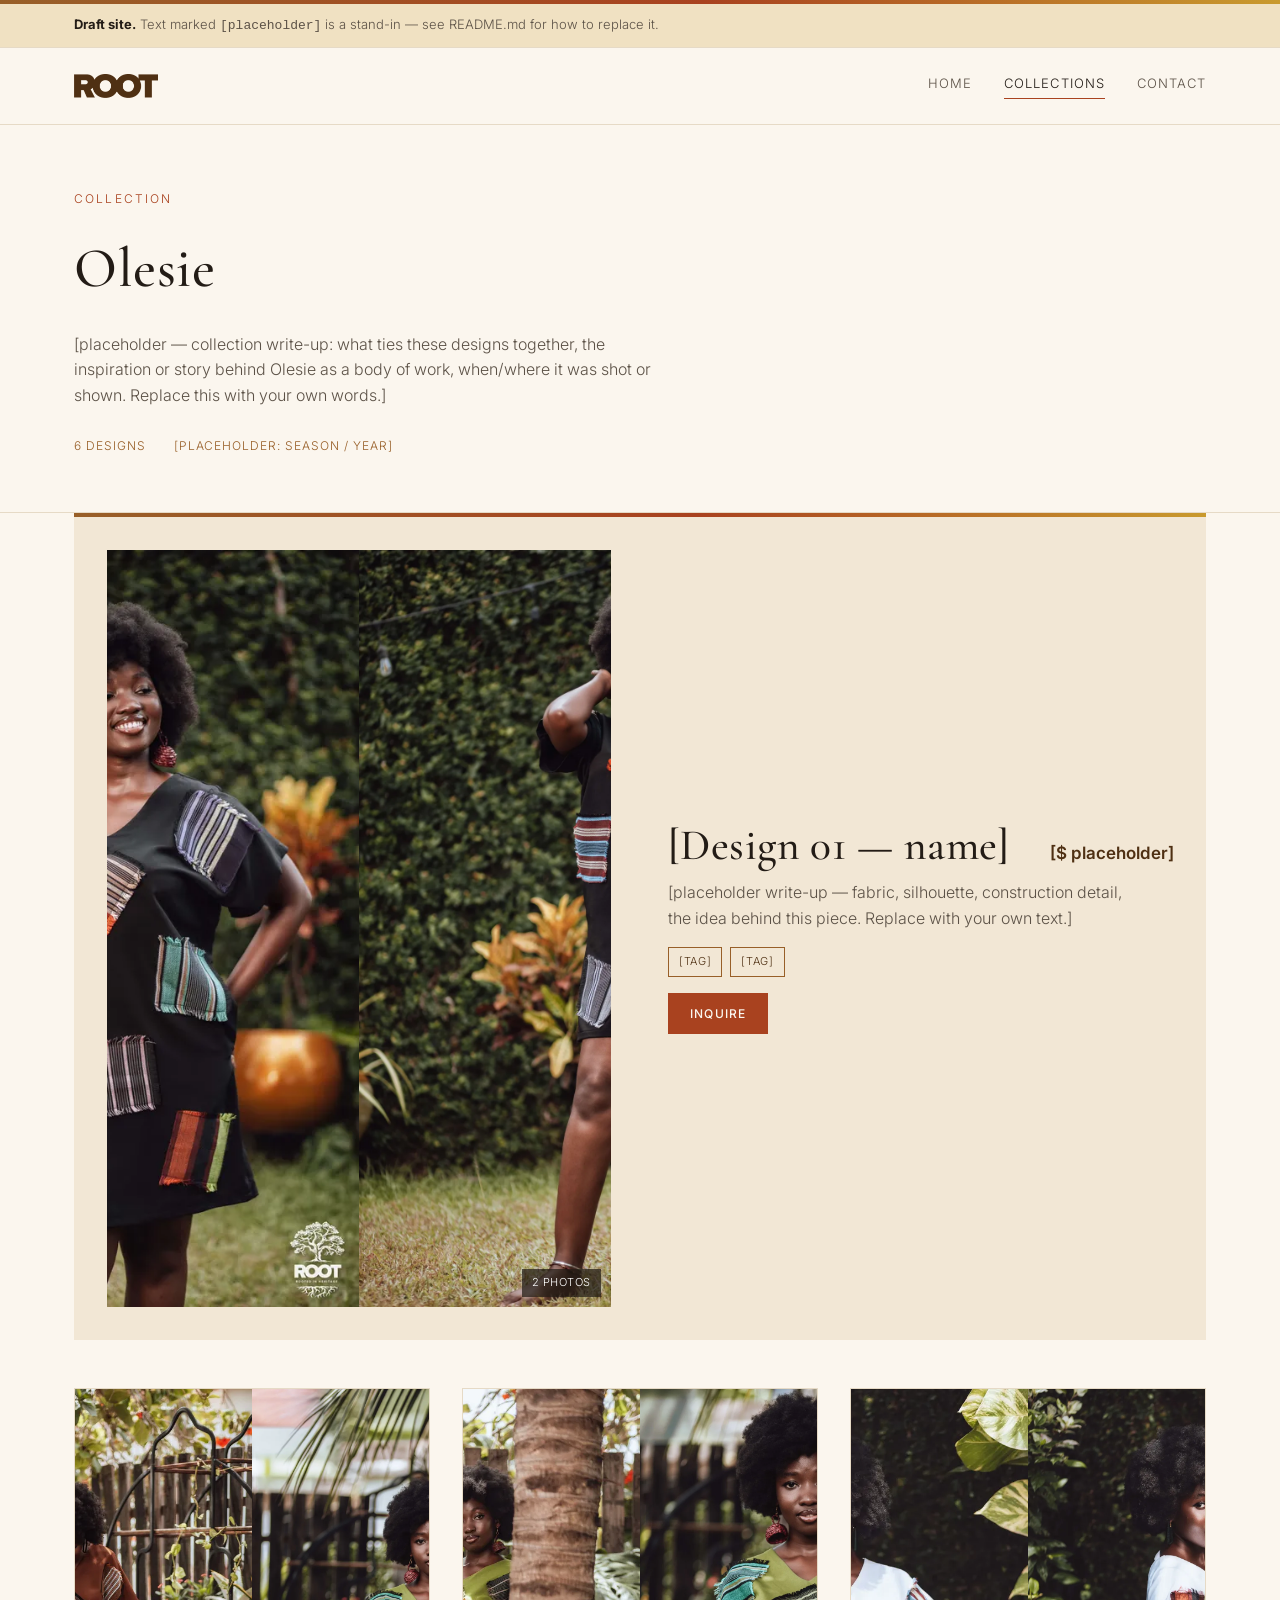
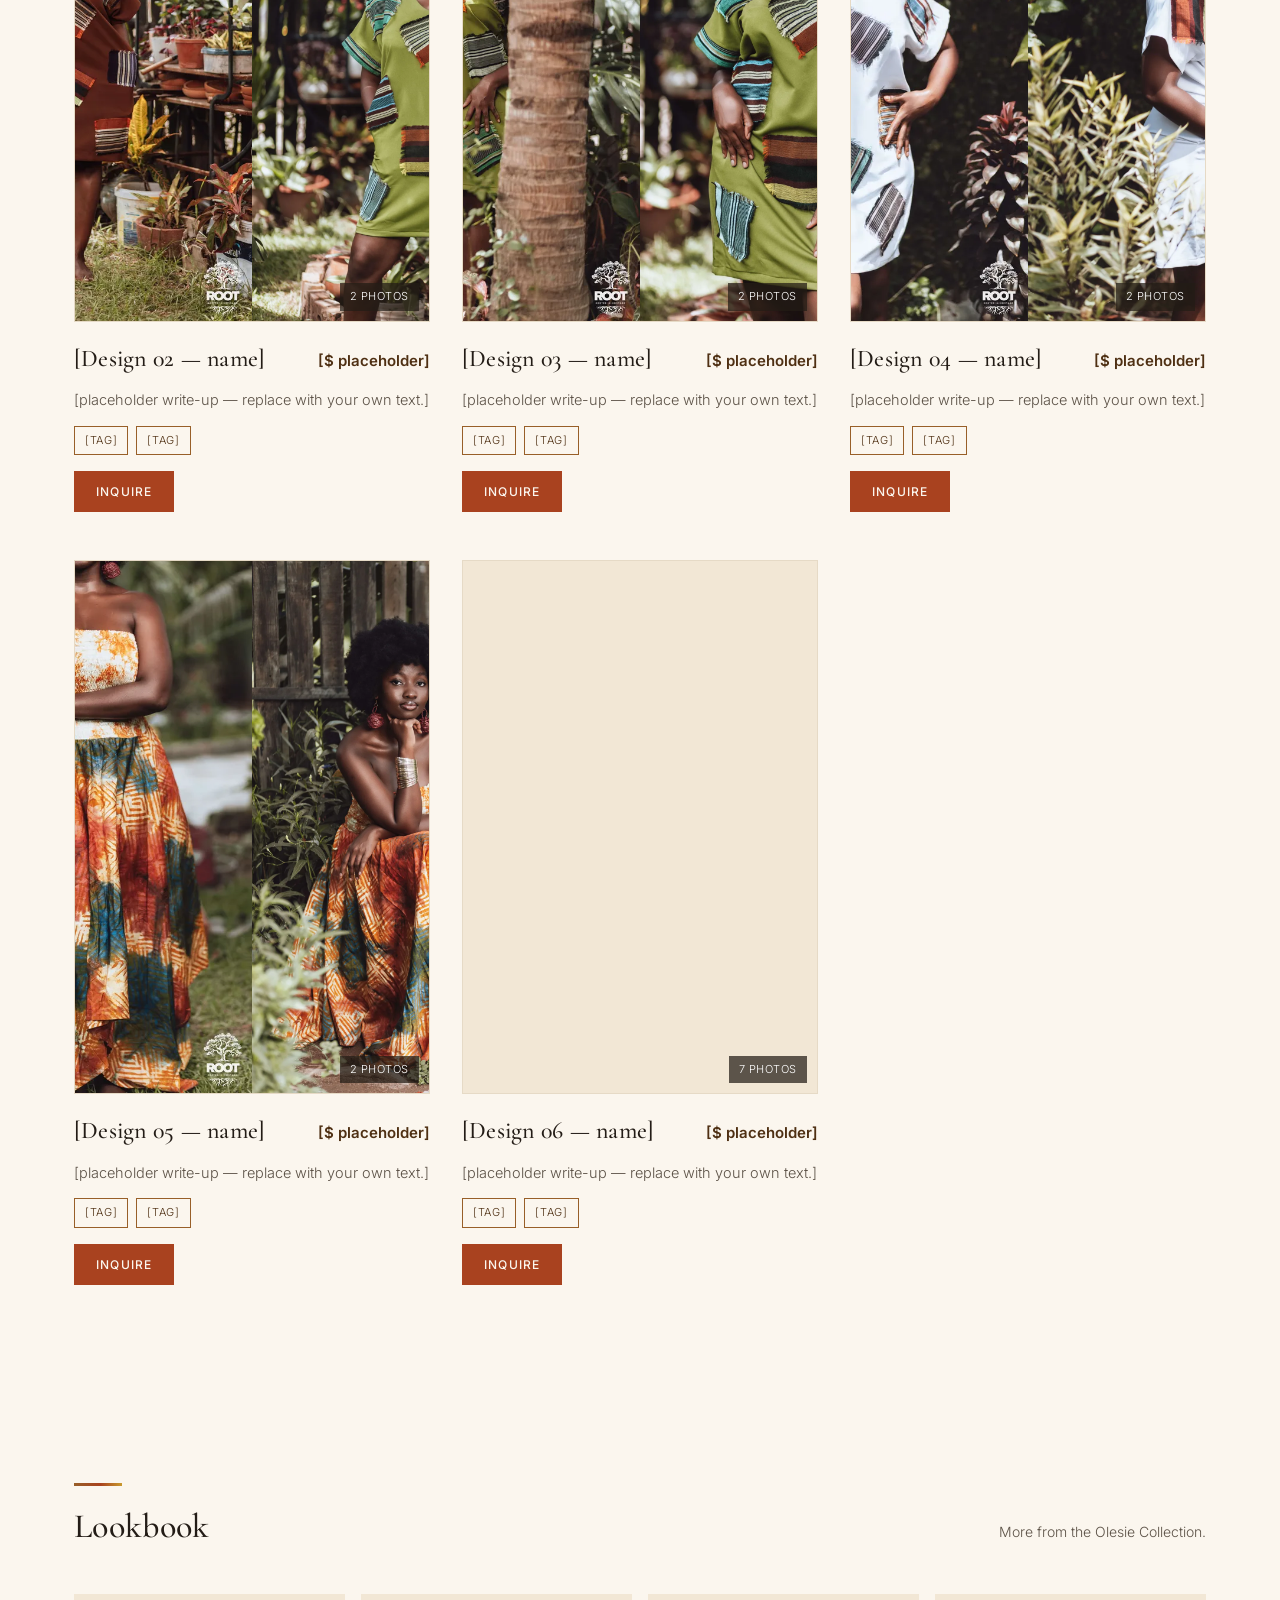
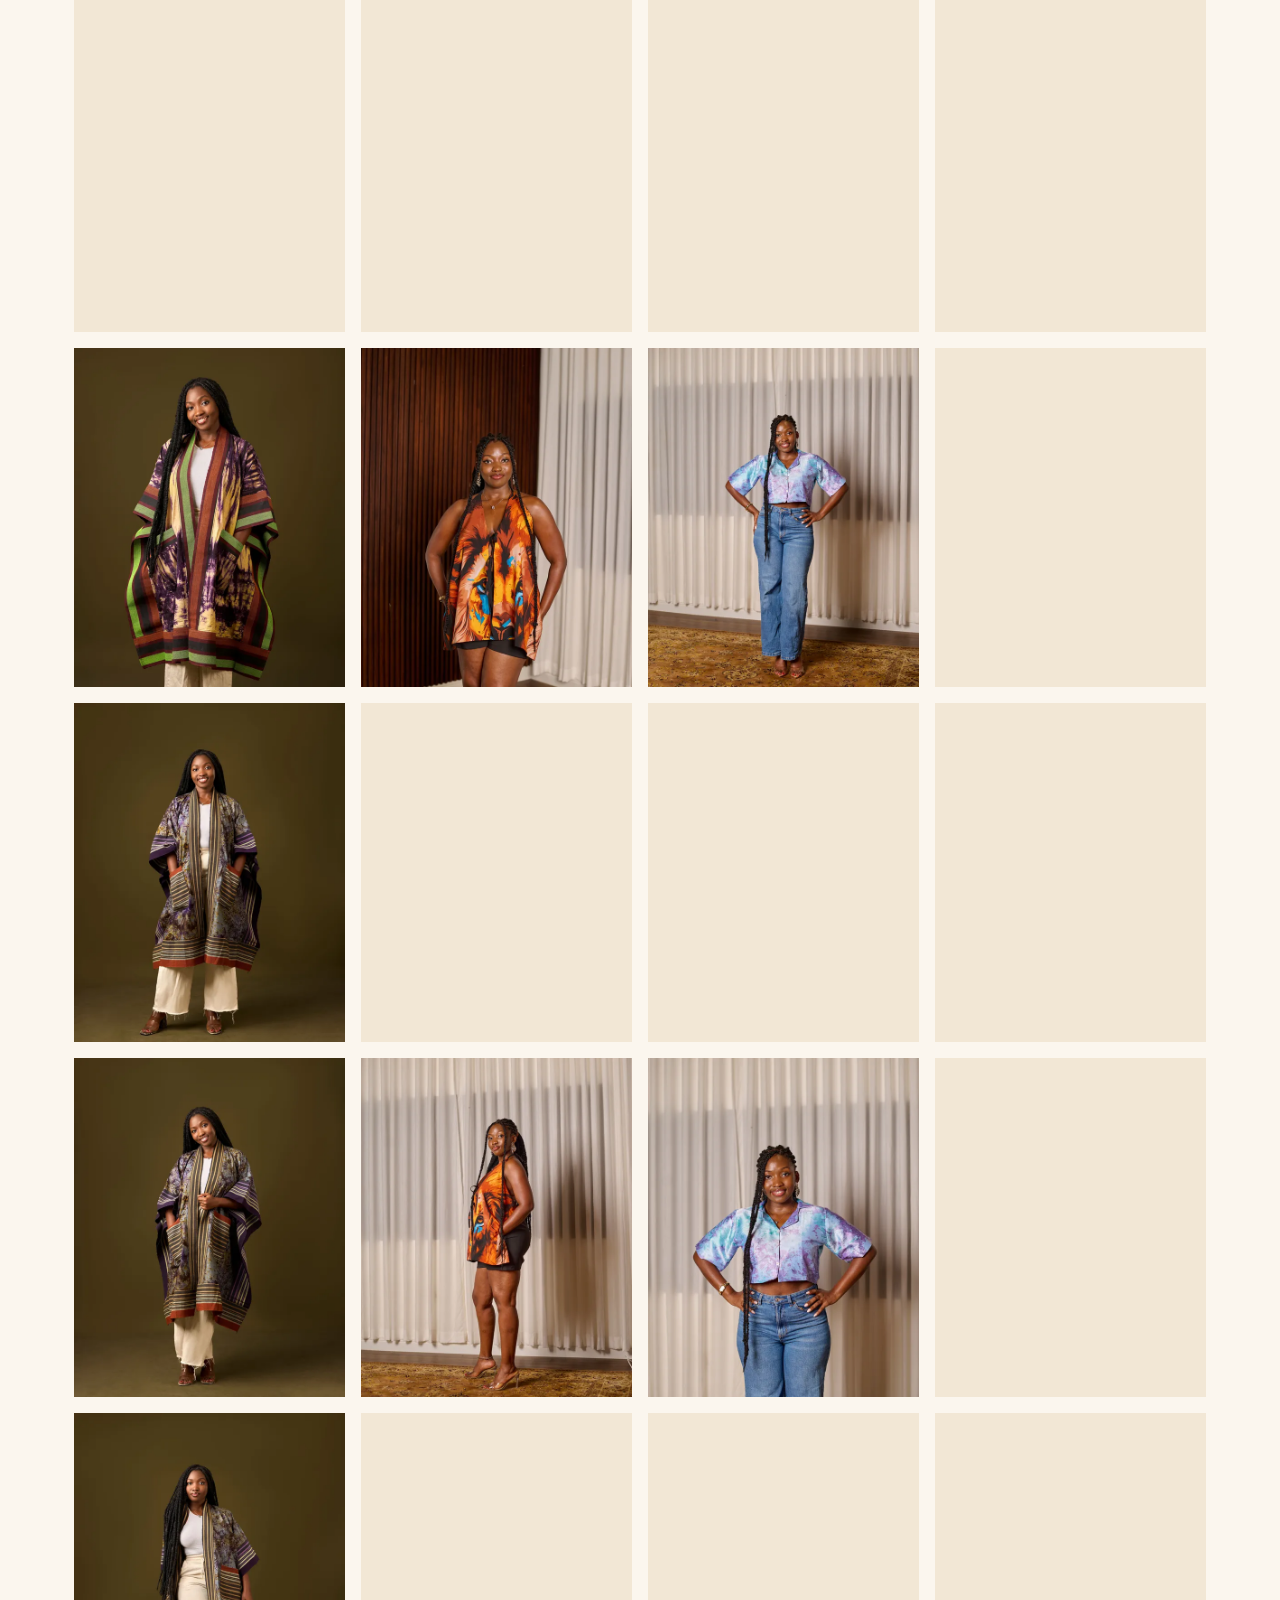
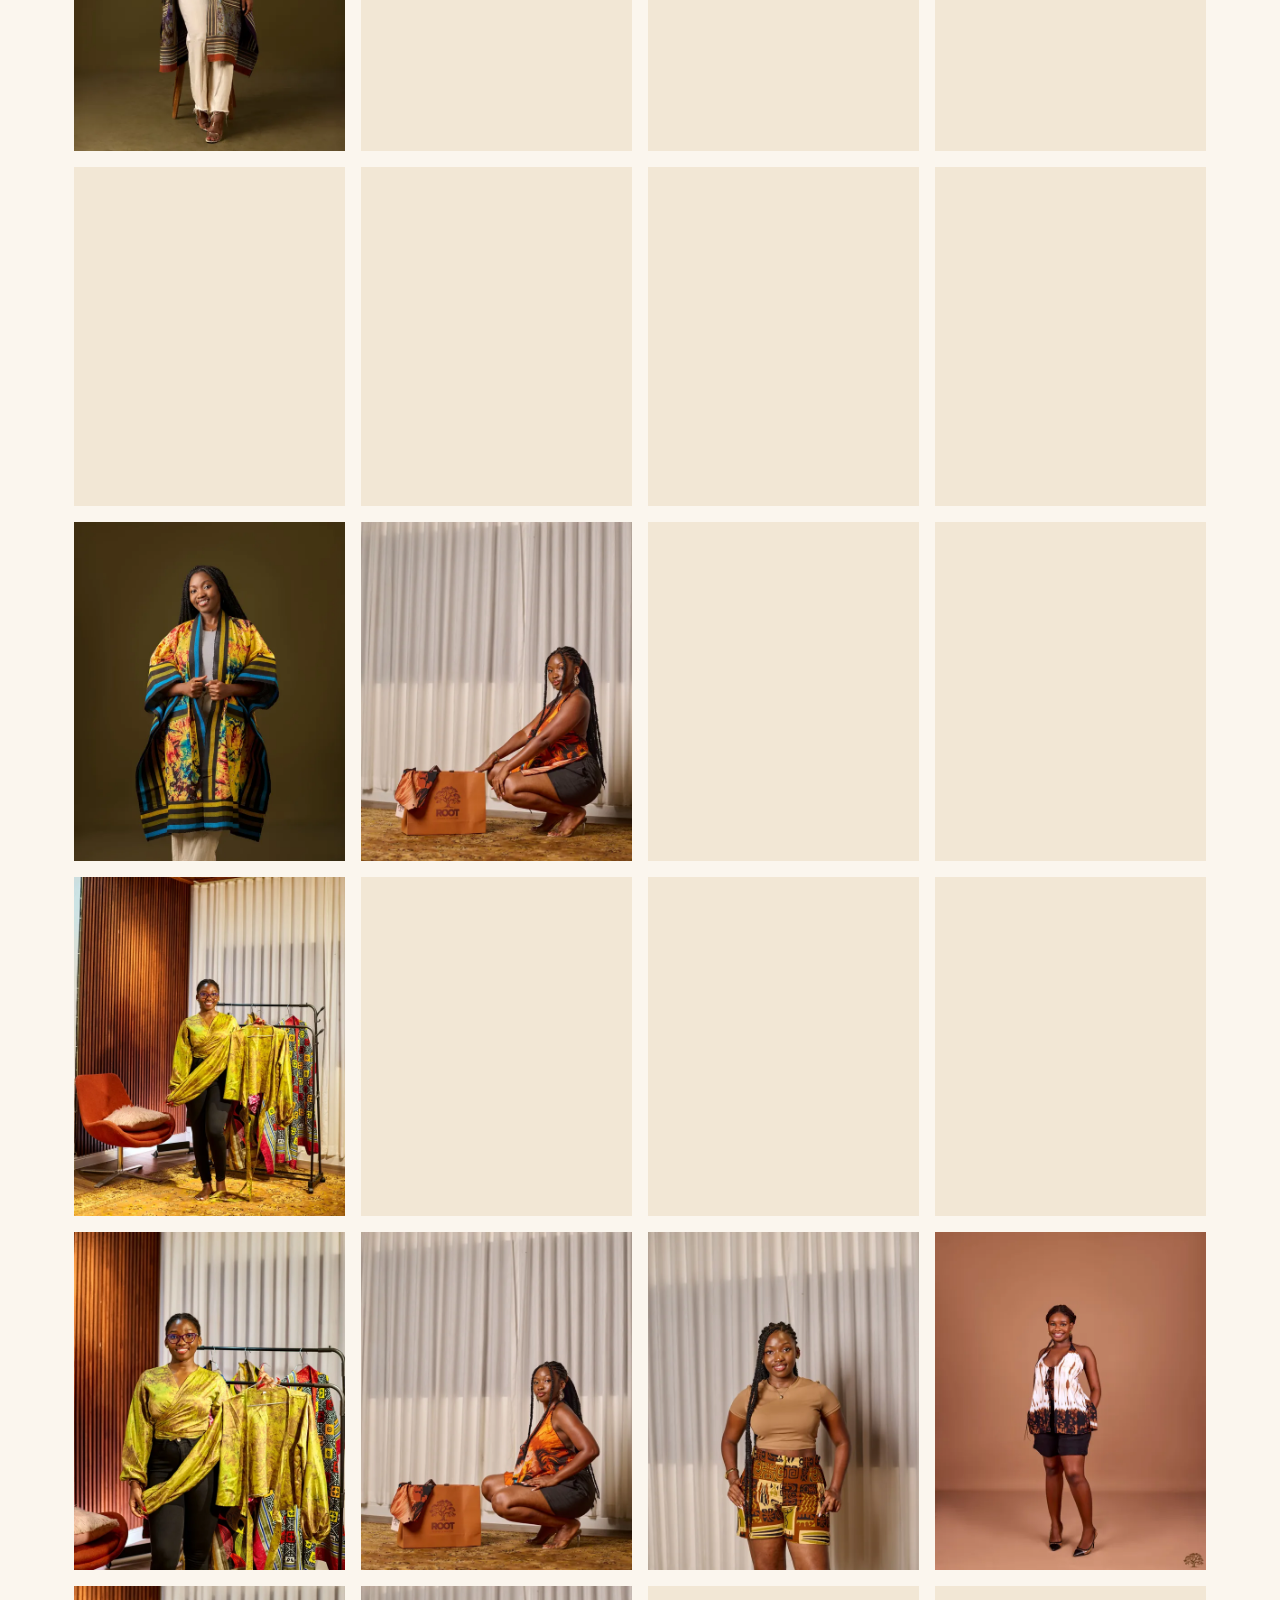
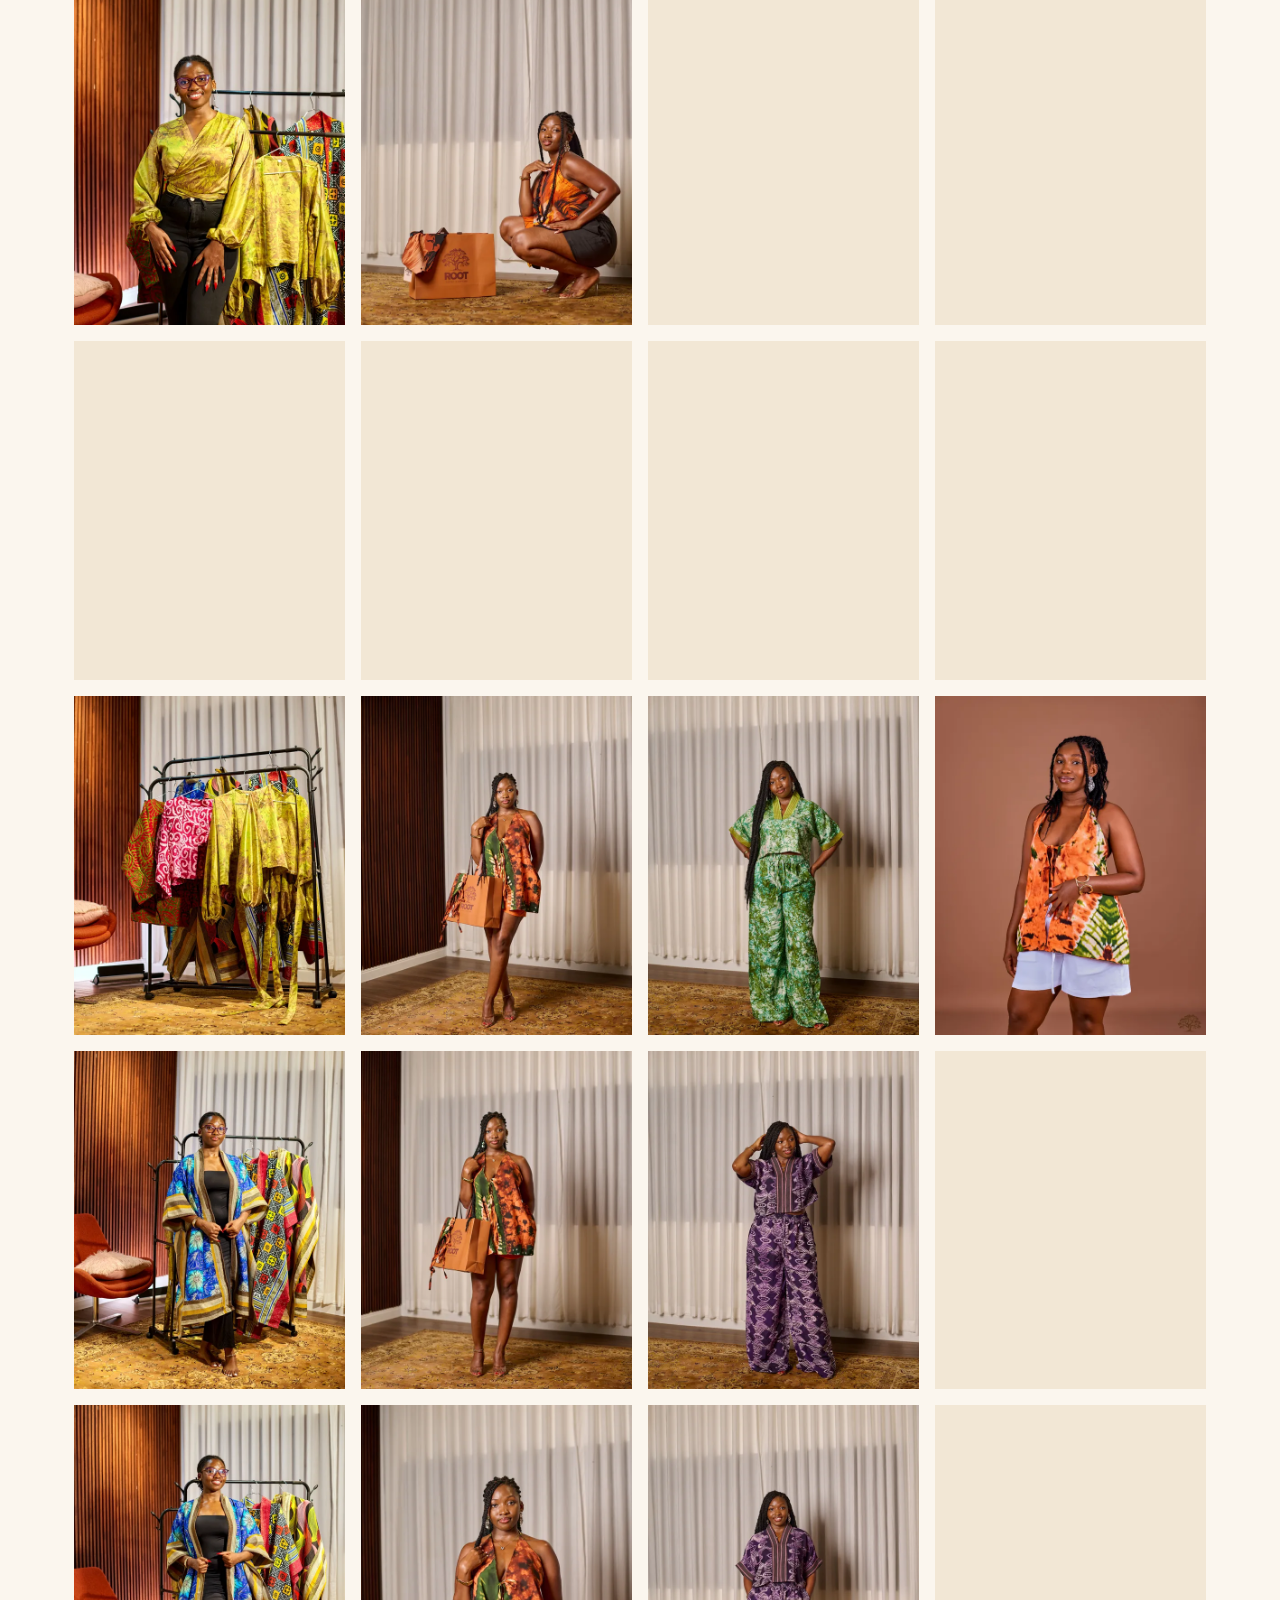
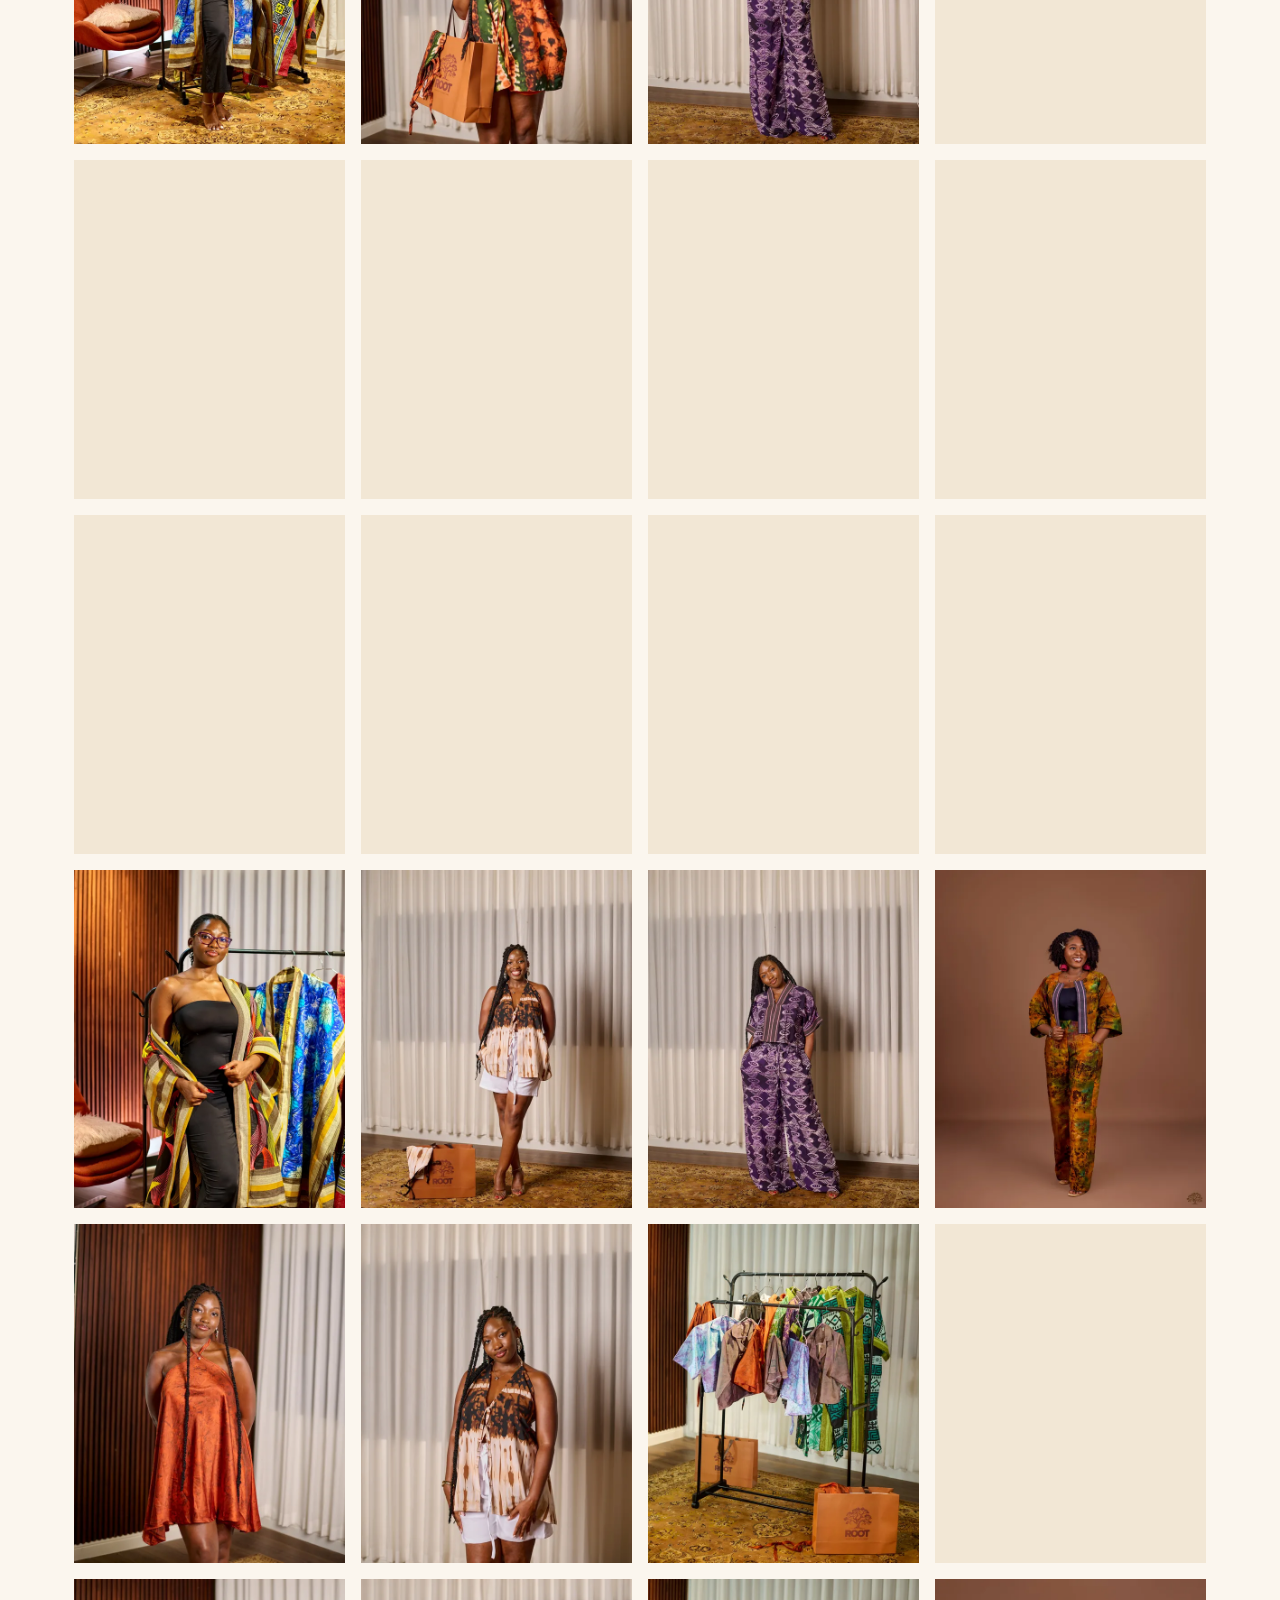
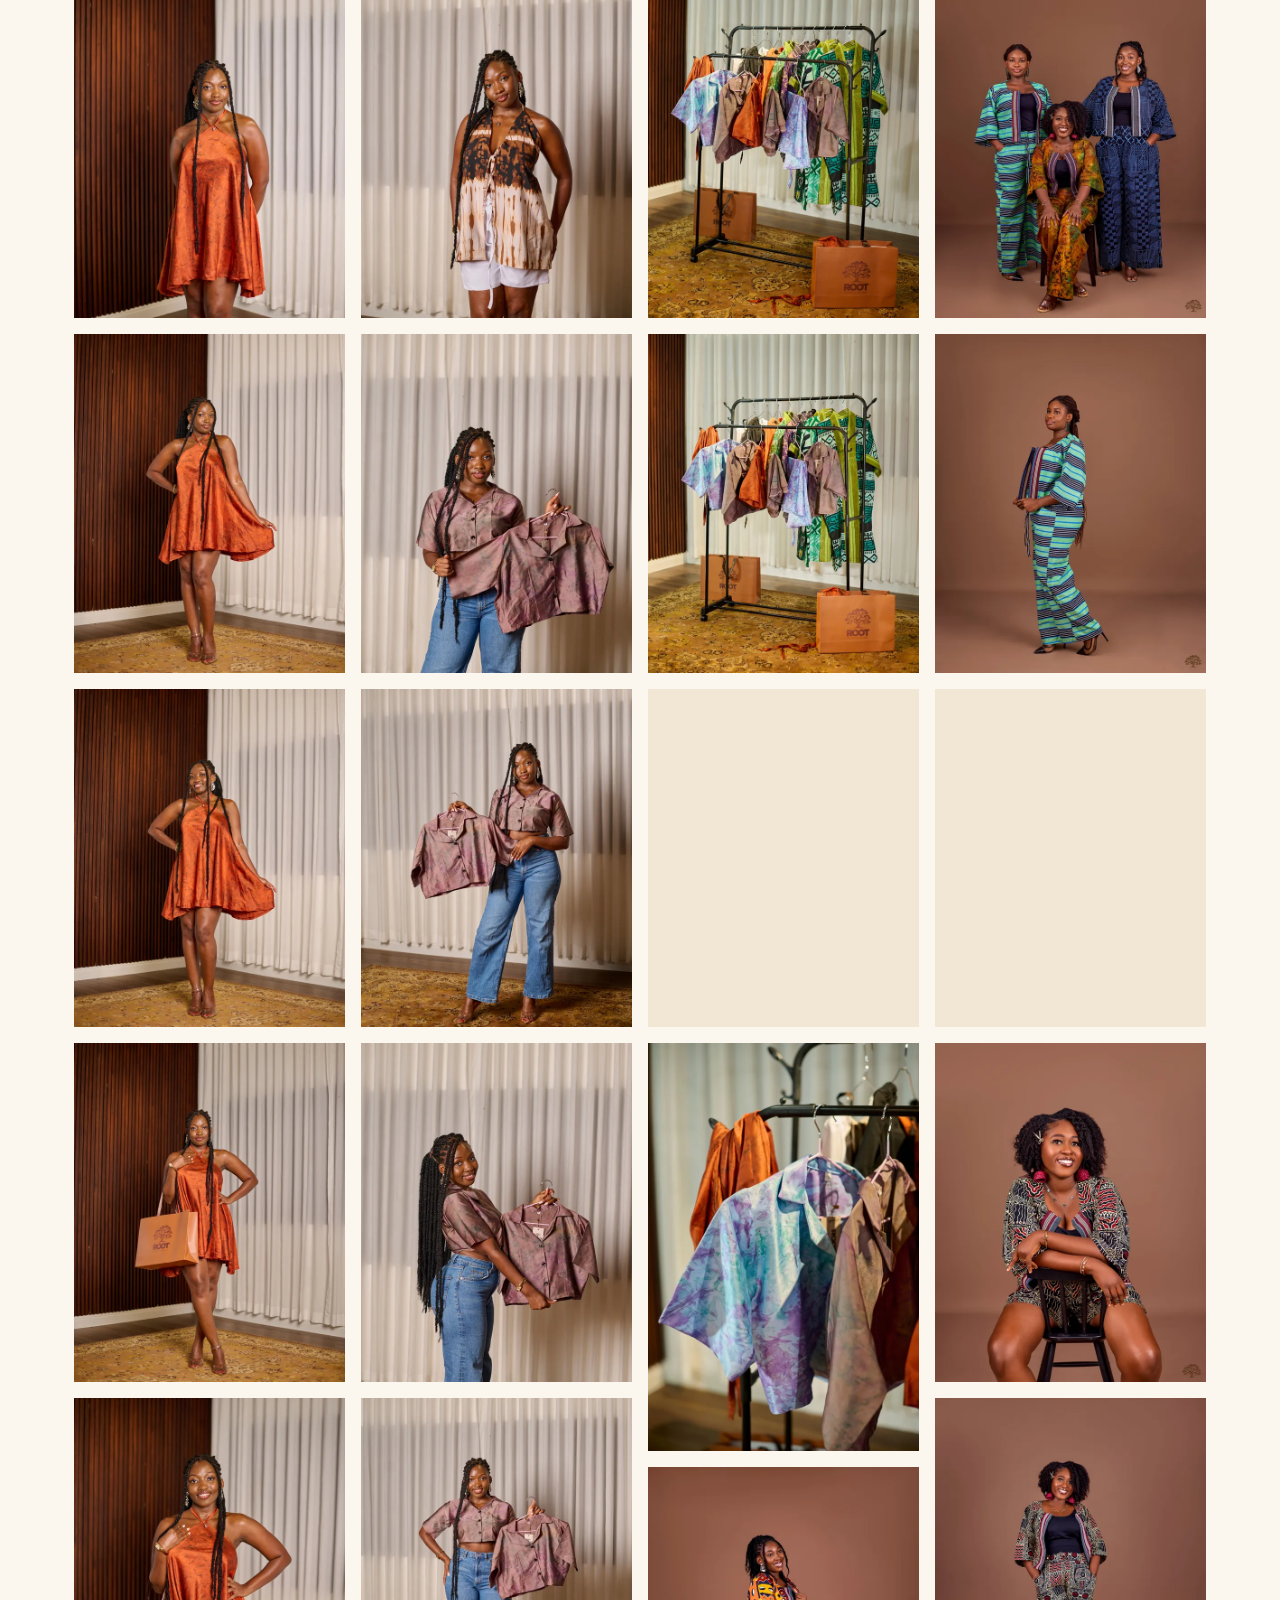
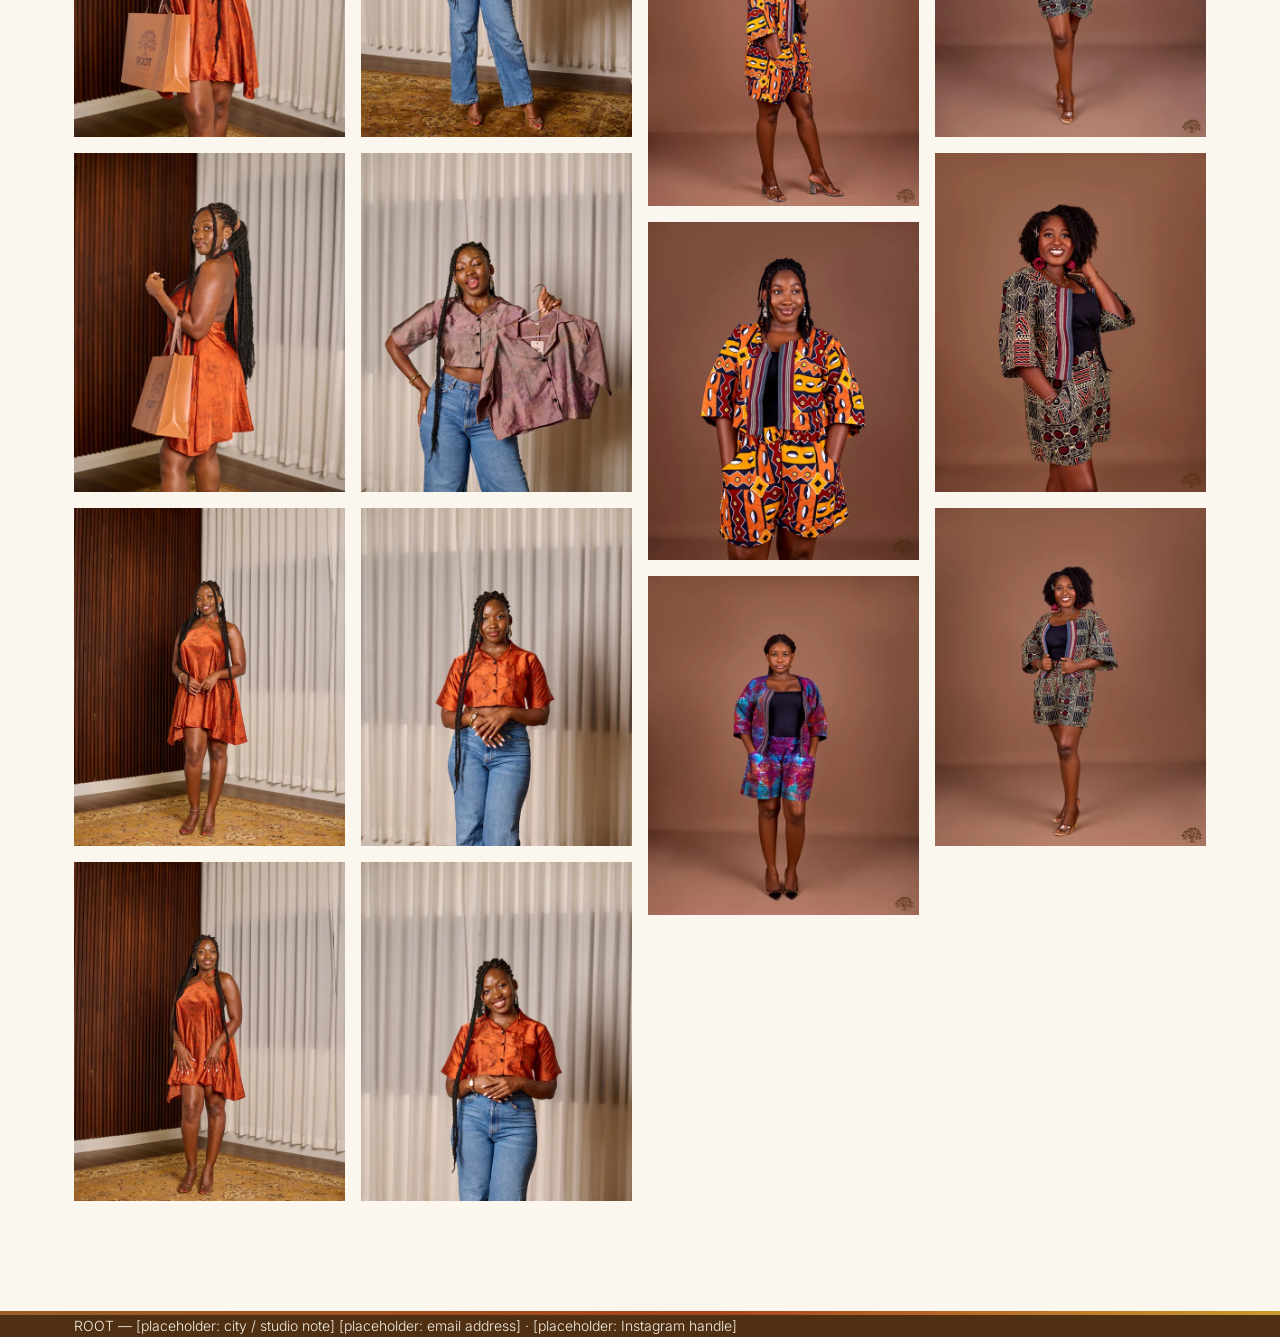
==== commit a8e456df: "Add click-to-open slideshow grouping each design's photo angles Design cards' photos were single, st" ====
--- a/collections/olesie.html
+++ b/collections/olesie.html
@@ -61,6 +61,7 @@
     <article class="design-card design-card--featured">
       <div class="design-photo">
         <img src="../images/olesie/design-01-1200.webp" srcset="../images/olesie/design-01-600.webp 600w, ../images/olesie/design-01-1200.webp 1200w" sizes="(min-width: 900px) 520px, (min-width: 700px) 45vw, 100vw" width="1200" height="1800" alt="Black dress with patchwork panels, worn in a garden" decoding="async">
+        <img src="../images/olesie/gallery/highlights/4F6A9652-1200.webp" width="1200" height="1800" alt="Black patchwork dress, alternate pose" loading="lazy" decoding="async" hidden>
       </div>
       <div class="design-body">
         <div class="design-head">
@@ -77,6 +78,7 @@
     <article class="design-card">
       <div class="design-photo">
         <img src="../images/olesie/design-02-1200.webp" srcset="../images/olesie/design-02-600.webp 600w, ../images/olesie/design-02-1200.webp 1200w" sizes="(min-width: 1000px) 380px, (min-width: 700px) 45vw, 100vw" width="1200" height="1800" alt="Brown loose-fit dress with patchwork panels, worn in a garden" decoding="async">
+        <img src="../images/olesie/gallery/highlights/4F6A9685-1200.webp" width="1200" height="1800" alt="Brown patchwork dress, alternate pose" loading="lazy" decoding="async" hidden>
       </div>
       <div class="design-body">
         <div class="design-head">
@@ -93,6 +95,7 @@
     <article class="design-card">
       <div class="design-photo">
         <img src="../images/olesie/design-03-1200.webp" srcset="../images/olesie/design-03-600.webp 600w, ../images/olesie/design-03-1200.webp 1200w" sizes="(min-width: 1000px) 380px, (min-width: 700px) 45vw, 100vw" width="1200" height="1800" alt="Green dress with patchwork panels, partly behind a palm trunk" loading="lazy" decoding="async">
+        <img src="../images/olesie/gallery/highlights/4F6A9688-1200.webp" width="1200" height="1800" alt="Green patchwork dress, standing in the garden" loading="lazy" decoding="async" hidden>
       </div>
       <div class="design-body">
         <div class="design-head">
@@ -109,6 +112,7 @@
     <article class="design-card">
       <div class="design-photo">
         <img src="../images/olesie/design-04-1200.webp" srcset="../images/olesie/design-04-600.webp 600w, ../images/olesie/design-04-1200.webp 1200w" sizes="(min-width: 1000px) 380px, (min-width: 700px) 45vw, 100vw" width="1200" height="1800" alt="White dress with patchwork panels, worn in a garden" loading="lazy" decoding="async">
+        <img src="../images/olesie/gallery/highlights/4F6A9703-1200.webp" width="1200" height="1800" alt="White patchwork dress, alternate pose" loading="lazy" decoding="async" hidden>
       </div>
       <div class="design-body">
         <div class="design-head">
@@ -125,6 +129,7 @@
     <article class="design-card">
       <div class="design-photo">
         <img src="../images/olesie/design-05-1200.webp" srcset="../images/olesie/design-05-600.webp 600w, ../images/olesie/design-05-1200.webp 1200w" sizes="(min-width: 1000px) 380px, (min-width: 700px) 45vw, 100vw" width="1200" height="1800" alt="Orange and teal patterned skirt with a printed strapless top" loading="lazy" decoding="async">
+        <img src="../images/olesie/gallery/highlights/4F6A9742-1200.webp" width="1200" height="1800" alt="Orange and teal skirt and top, full-length standing view" loading="lazy" decoding="async" hidden>
       </div>
       <div class="design-body">
         <div class="design-head">
@@ -140,7 +145,13 @@
     <!-- Design 06 -->
     <article class="design-card">
       <div class="design-photo">
-        <img src="../images/olesie/design-06-1200.webp" srcset="../images/olesie/design-06-600.webp 600w, ../images/olesie/design-06-1200.webp 1200w" sizes="(min-width: 1000px) 380px, (min-width: 700px) 45vw, 100vw" width="1200" height="1800" alt="Blue strapless dress with a ruffled hem, worn in a garden" loading="lazy" decoding="async">
+        <img src="..//home/yooku/Desktop/Documents/GitHub/root/images/olesie/gallery/highlights/4F6A9742-1200.webp" srcset="../images/olesie/design-06-600.webp 600w, ../images/olesie/design-06-1200.webp 1200w" sizes="(min-width: 1000px) 380px, (min-width: 700px) 45vw, 100vw" width="1200" height="1800" alt="Blue strapless dress with a ruffled hem, worn in a garden" loading="lazy" decoding="async">
+        <img src="../images/olesie/gallery/highlights/4F6A9769-1200.webp" width="1200" height="1800" alt="Blue strapless dress, holding a wooden fence post" loading="lazy" decoding="async" hidden>
+        <img src="../images/olesie/gallery/highlights/4F6A9776-1200.webp" width="1200" height="1800" alt="Blue strapless dress, twirling" loading="lazy" decoding="async" hidden>
+        <img src="../images/olesie/gallery/highlights/4F6A9784-1200.webp" width="1200" height="1800" alt="Blue strapless dress, twirling, alternate angle" loading="lazy" decoding="async" hidden>
+        <img src="../images/olesie/gallery/highlights/4F6A9802-1200.webp" width="1200" height="1800" alt="Blue strapless dress, close-up pose" loading="lazy" decoding="async" hidden>
+        <img src="../images/olesie/gallery/highlights/4F6A9810-1200.webp" width="1200" height="1800" alt="Blue strapless dress, close-up pose, alternate angle" loading="lazy" decoding="async" hidden>
+        <img src="../images/olesie/gallery/highlights/4F6A9814-1200.webp" width="1200" height="1800" alt="Blue strapless dress, close-up pose, third angle" loading="lazy" decoding="async" hidden>
       </div>
       <div class="design-body">
         <div class="design-head">
@@ -158,124 +169,111 @@
   <section class="lookbook" aria-labelledby="lookbook-title">
     <div class="section-head">
       <h2 id="lookbook-title">Lookbook</h2>
-      <p class="section-note">More from the Olesie shoot.</p>
+      <p class="section-note">More from the Olesie Collection.</p>
     </div>
     <div class="lookbook-grid">
-    <img src="../images/olesie/gallery/highlights/4F6A9642-600.webp" srcset="../images/olesie/gallery/highlights/4F6A9642-600.webp 600w, ../images/olesie/gallery/highlights/4F6A9642-1200.webp 1200w" sizes="(min-width: 1000px) 25vw, (min-width: 700px) 33vw, 50vw" width="600" height="900" alt="Olesie lookbook, photo 1 of 115" loading="lazy" decoding="async">
-    <img src="../images/olesie/gallery/highlights/4F6A9652-600.webp" srcset="../images/olesie/gallery/highlights/4F6A9652-600.webp 600w, ../images/olesie/gallery/highlights/4F6A9652-1200.webp 1200w" sizes="(min-width: 1000px) 25vw, (min-width: 700px) 33vw, 50vw" width="600" height="900" alt="Olesie lookbook, photo 2 of 115" loading="lazy" decoding="async">
-    <img src="../images/olesie/gallery/highlights/4F6A9671-600.webp" srcset="../images/olesie/gallery/highlights/4F6A9671-600.webp 600w, ../images/olesie/gallery/highlights/4F6A9671-1200.webp 1200w" sizes="(min-width: 1000px) 25vw, (min-width: 700px) 33vw, 50vw" width="600" height="900" alt="Olesie lookbook, photo 3 of 115" loading="lazy" decoding="async">
-    <img src="../images/olesie/gallery/highlights/4F6A9685-600.webp" srcset="../images/olesie/gallery/highlights/4F6A9685-600.webp 600w, ../images/olesie/gallery/highlights/4F6A9685-1200.webp 1200w" sizes="(min-width: 1000px) 25vw, (min-width: 700px) 33vw, 50vw" width="600" height="900" alt="Olesie lookbook, photo 4 of 115" loading="lazy" decoding="async">
-    <img src="../images/olesie/gallery/highlights/4F6A9688-600.webp" srcset="../images/olesie/gallery/highlights/4F6A9688-600.webp 600w, ../images/olesie/gallery/highlights/4F6A9688-1200.webp 1200w" sizes="(min-width: 1000px) 25vw, (min-width: 700px) 33vw, 50vw" width="600" height="900" alt="Olesie lookbook, photo 5 of 115" loading="lazy" decoding="async">
-    <img src="../images/olesie/gallery/highlights/4F6A9703-600.webp" srcset="../images/olesie/gallery/highlights/4F6A9703-600.webp 600w, ../images/olesie/gallery/highlights/4F6A9703-1200.webp 1200w" sizes="(min-width: 1000px) 25vw, (min-width: 700px) 33vw, 50vw" width="600" height="900" alt="Olesie lookbook, photo 6 of 115" loading="lazy" decoding="async">
-    <img src="../images/olesie/gallery/highlights/4F6A9742-600.webp" srcset="../images/olesie/gallery/highlights/4F6A9742-600.webp 600w, ../images/olesie/gallery/highlights/4F6A9742-1200.webp 1200w" sizes="(min-width: 1000px) 25vw, (min-width: 700px) 33vw, 50vw" width="600" height="900" alt="Olesie lookbook, photo 7 of 115" loading="lazy" decoding="async">
-    <img src="../images/olesie/gallery/highlights/4F6A9769-600.webp" srcset="../images/olesie/gallery/highlights/4F6A9769-600.webp 600w, ../images/olesie/gallery/highlights/4F6A9769-1200.webp 1200w" sizes="(min-width: 1000px) 25vw, (min-width: 700px) 33vw, 50vw" width="600" height="900" alt="Olesie lookbook, photo 8 of 115" loading="lazy" decoding="async">
-    <img src="../images/olesie/gallery/highlights/4F6A9776-600.webp" srcset="../images/olesie/gallery/highlights/4F6A9776-600.webp 600w, ../images/olesie/gallery/highlights/4F6A9776-1200.webp 1200w" sizes="(min-width: 1000px) 25vw, (min-width: 700px) 33vw, 50vw" width="600" height="900" alt="Olesie lookbook, photo 9 of 115" loading="lazy" decoding="async">
-    <img src="../images/olesie/gallery/highlights/4F6A9784-600.webp" srcset="../images/olesie/gallery/highlights/4F6A9784-600.webp 600w, ../images/olesie/gallery/highlights/4F6A9784-1200.webp 1200w" sizes="(min-width: 1000px) 25vw, (min-width: 700px) 33vw, 50vw" width="600" height="900" alt="Olesie lookbook, photo 10 of 115" loading="lazy" decoding="async">
-    <img src="../images/olesie/gallery/highlights/4F6A9802-600.webp" srcset="../images/olesie/gallery/highlights/4F6A9802-600.webp 600w, ../images/olesie/gallery/highlights/4F6A9802-1200.webp 1200w" sizes="(min-width: 1000px) 25vw, (min-width: 700px) 33vw, 50vw" width="600" height="900" alt="Olesie lookbook, photo 11 of 115" loading="lazy" decoding="async">
-    <img src="../images/olesie/gallery/highlights/4F6A9810-600.webp" srcset="../images/olesie/gallery/highlights/4F6A9810-600.webp 600w, ../images/olesie/gallery/highlights/4F6A9810-1200.webp 1200w" sizes="(min-width: 1000px) 25vw, (min-width: 700px) 33vw, 50vw" width="600" height="900" alt="Olesie lookbook, photo 12 of 115" loading="lazy" decoding="async">
-    <img src="../images/olesie/gallery/highlights/4F6A9814-600.webp" srcset="../images/olesie/gallery/highlights/4F6A9814-600.webp 600w, ../images/olesie/gallery/highlights/4F6A9814-1200.webp 1200w" sizes="(min-width: 1000px) 25vw, (min-width: 700px) 33vw, 50vw" width="600" height="900" alt="Olesie lookbook, photo 13 of 115" loading="lazy" decoding="async">
-    <img src="../images/olesie/gallery/highlights/Rootkimono-600.webp" srcset="../images/olesie/gallery/highlights/Rootkimono-600.webp 600w, ../images/olesie/gallery/highlights/Rootkimono-1200.webp 1200w" sizes="(min-width: 1000px) 25vw, (min-width: 700px) 33vw, 50vw" width="600" height="750" alt="Olesie lookbook, photo 14 of 115" loading="lazy" decoding="async">
-    <img src="../images/olesie/gallery/highlights/Rootkimono2-600.webp" srcset="../images/olesie/gallery/highlights/Rootkimono2-600.webp 600w, ../images/olesie/gallery/highlights/Rootkimono2-1200.webp 1200w" sizes="(min-width: 1000px) 25vw, (min-width: 700px) 33vw, 50vw" width="600" height="750" alt="Olesie lookbook, photo 15 of 115" loading="lazy" decoding="async">
-    <img src="../images/olesie/gallery/highlights/Rootkimono4-600.webp" srcset="../images/olesie/gallery/highlights/Rootkimono4-600.webp 600w, ../images/olesie/gallery/highlights/Rootkimono4-1200.webp 1200w" sizes="(min-width: 1000px) 25vw, (min-width: 700px) 33vw, 50vw" width="600" height="750" alt="Olesie lookbook, photo 16 of 115" loading="lazy" decoding="async">
-    <img src="../images/olesie/gallery/highlights/Rootkimono5-600.webp" srcset="../images/olesie/gallery/highlights/Rootkimono5-600.webp 600w, ../images/olesie/gallery/highlights/Rootkimono5-1200.webp 1200w" sizes="(min-width: 1000px) 25vw, (min-width: 700px) 33vw, 50vw" width="600" height="750" alt="Olesie lookbook, photo 17 of 115" loading="lazy" decoding="async">
-    <img src="../images/olesie/gallery/highlights/Rootkimono6-600.webp" srcset="../images/olesie/gallery/highlights/Rootkimono6-600.webp 600w, ../images/olesie/gallery/highlights/Rootkimono6-1200.webp 1200w" sizes="(min-width: 1000px) 25vw, (min-width: 700px) 33vw, 50vw" width="600" height="750" alt="Olesie lookbook, photo 18 of 115" loading="lazy" decoding="async">
-    <img src="../images/olesie/gallery/highlights/Rootkimono7-600.webp" srcset="../images/olesie/gallery/highlights/Rootkimono7-600.webp 600w, ../images/olesie/gallery/highlights/Rootkimono7-1200.webp 1200w" sizes="(min-width: 1000px) 25vw, (min-width: 700px) 33vw, 50vw" width="600" height="750" alt="Olesie lookbook, photo 19 of 115" loading="lazy" decoding="async">
-    <img src="../images/olesie/gallery/highlights/Rootkimono8-600.webp" srcset="../images/olesie/gallery/highlights/Rootkimono8-600.webp 600w, ../images/olesie/gallery/highlights/Rootkimono8-1200.webp 1200w" sizes="(min-width: 1000px) 25vw, (min-width: 700px) 33vw, 50vw" width="600" height="750" alt="Olesie lookbook, photo 20 of 115" loading="lazy" decoding="async">
-    <img src="../images/olesie/gallery/highlights/SNK_4326-600.webp" srcset="../images/olesie/gallery/highlights/SNK_4326-600.webp 600w, ../images/olesie/gallery/highlights/SNK_4326-1200.webp 1200w" sizes="(min-width: 1000px) 25vw, (min-width: 700px) 33vw, 50vw" width="600" height="750" alt="Olesie lookbook, photo 21 of 115" loading="lazy" decoding="async">
-    <img src="../images/olesie/gallery/highlights/SNK_4328-600.webp" srcset="../images/olesie/gallery/highlights/SNK_4328-600.webp 600w, ../images/olesie/gallery/highlights/SNK_4328-1200.webp 1200w" sizes="(min-width: 1000px) 25vw, (min-width: 700px) 33vw, 50vw" width="600" height="750" alt="Olesie lookbook, photo 22 of 115" loading="lazy" decoding="async">
-    <img src="../images/olesie/gallery/highlights/SNK_4330-600.webp" srcset="../images/olesie/gallery/highlights/SNK_4330-600.webp 600w, ../images/olesie/gallery/highlights/SNK_4330-1200.webp 1200w" sizes="(min-width: 1000px) 25vw, (min-width: 700px) 33vw, 50vw" width="600" height="750" alt="Olesie lookbook, photo 23 of 115" loading="lazy" decoding="async">
-    <img src="../images/olesie/gallery/highlights/SNK_4332-600.webp" srcset="../images/olesie/gallery/highlights/SNK_4332-600.webp 600w, ../images/olesie/gallery/highlights/SNK_4332-1200.webp 1200w" sizes="(min-width: 1000px) 25vw, (min-width: 700px) 33vw, 50vw" width="600" height="750" alt="Olesie lookbook, photo 24 of 115" loading="lazy" decoding="async">
-    <img src="../images/olesie/gallery/highlights/SNK_4340-600.webp" srcset="../images/olesie/gallery/highlights/SNK_4340-600.webp 600w, ../images/olesie/gallery/highlights/SNK_4340-1200.webp 1200w" sizes="(min-width: 1000px) 25vw, (min-width: 700px) 33vw, 50vw" width="600" height="750" alt="Olesie lookbook, photo 25 of 115" loading="lazy" decoding="async">
-    <img src="../images/olesie/gallery/highlights/SNK_4348-600.webp" srcset="../images/olesie/gallery/highlights/SNK_4348-600.webp 600w, ../images/olesie/gallery/highlights/SNK_4348-1200.webp 1200w" sizes="(min-width: 1000px) 25vw, (min-width: 700px) 33vw, 50vw" width="600" height="750" alt="Olesie lookbook, photo 26 of 115" loading="lazy" decoding="async">
-    <img src="../images/olesie/gallery/highlights/SNK_4354-600.webp" srcset="../images/olesie/gallery/highlights/SNK_4354-600.webp 600w, ../images/olesie/gallery/highlights/SNK_4354-1200.webp 1200w" sizes="(min-width: 1000px) 25vw, (min-width: 700px) 33vw, 50vw" width="600" height="750" alt="Olesie lookbook, photo 27 of 115" loading="lazy" decoding="async">
-    <img src="../images/olesie/gallery/highlights/SNK_4356-600.webp" srcset="../images/olesie/gallery/highlights/SNK_4356-600.webp 600w, ../images/olesie/gallery/highlights/SNK_4356-1200.webp 1200w" sizes="(min-width: 1000px) 25vw, (min-width: 700px) 33vw, 50vw" width="600" height="750" alt="Olesie lookbook, photo 28 of 115" loading="lazy" decoding="async">
-    <img src="../images/olesie/gallery/highlights/SNK_4359-600.webp" srcset="../images/olesie/gallery/highlights/SNK_4359-600.webp 600w, ../images/olesie/gallery/highlights/SNK_4359-1200.webp 1200w" sizes="(min-width: 1000px) 25vw, (min-width: 700px) 33vw, 50vw" width="600" height="750" alt="Olesie lookbook, photo 29 of 115" loading="lazy" decoding="async">
-    <img src="../images/olesie/gallery/highlights/SNK_4360-600.webp" srcset="../images/olesie/gallery/highlights/SNK_4360-600.webp 600w, ../images/olesie/gallery/highlights/SNK_4360-1200.webp 1200w" sizes="(min-width: 1000px) 25vw, (min-width: 700px) 33vw, 50vw" width="600" height="750" alt="Olesie lookbook, photo 30 of 115" loading="lazy" decoding="async">
-    <img src="../images/olesie/gallery/highlights/SNK_7088-600.webp" srcset="../images/olesie/gallery/highlights/SNK_7088-600.webp 600w, ../images/olesie/gallery/highlights/SNK_7088-1200.webp 1200w" sizes="(min-width: 1000px) 25vw, (min-width: 700px) 33vw, 50vw" width="600" height="750" alt="Olesie lookbook, photo 31 of 115" loading="lazy" decoding="async">
-    <img src="../images/olesie/gallery/highlights/SNK_7089-600.webp" srcset="../images/olesie/gallery/highlights/SNK_7089-600.webp 600w, ../images/olesie/gallery/highlights/SNK_7089-1200.webp 1200w" sizes="(min-width: 1000px) 25vw, (min-width: 700px) 33vw, 50vw" width="600" height="750" alt="Olesie lookbook, photo 32 of 115" loading="lazy" decoding="async">
-    <img src="../images/olesie/gallery/highlights/SNK_7098-600.webp" srcset="../images/olesie/gallery/highlights/SNK_7098-600.webp 600w, ../images/olesie/gallery/highlights/SNK_7098-1200.webp 1200w" sizes="(min-width: 1000px) 25vw, (min-width: 700px) 33vw, 50vw" width="600" height="750" alt="Olesie lookbook, photo 33 of 115" loading="lazy" decoding="async">
-    <img src="../images/olesie/gallery/highlights/SNK_7099-600.webp" srcset="../images/olesie/gallery/highlights/SNK_7099-600.webp 600w, ../images/olesie/gallery/highlights/SNK_7099-1200.webp 1200w" sizes="(min-width: 1000px) 25vw, (min-width: 700px) 33vw, 50vw" width="600" height="750" alt="Olesie lookbook, photo 34 of 115" loading="lazy" decoding="async">
-    <img src="../images/olesie/gallery/highlights/SNK_7100-600.webp" srcset="../images/olesie/gallery/highlights/SNK_7100-600.webp 600w, ../images/olesie/gallery/highlights/SNK_7100-1200.webp 1200w" sizes="(min-width: 1000px) 25vw, (min-width: 700px) 33vw, 50vw" width="600" height="750" alt="Olesie lookbook, photo 35 of 115" loading="lazy" decoding="async">
-    <img src="../images/olesie/gallery/highlights/SNK_7101-600.webp" srcset="../images/olesie/gallery/highlights/SNK_7101-600.webp 600w, ../images/olesie/gallery/highlights/SNK_7101-1200.webp 1200w" sizes="(min-width: 1000px) 25vw, (min-width: 700px) 33vw, 50vw" width="600" height="750" alt="Olesie lookbook, photo 36 of 115" loading="lazy" decoding="async">
-    <img src="../images/olesie/gallery/highlights/SNK_7102-600.webp" srcset="../images/olesie/gallery/highlights/SNK_7102-600.webp 600w, ../images/olesie/gallery/highlights/SNK_7102-1200.webp 1200w" sizes="(min-width: 1000px) 25vw, (min-width: 700px) 33vw, 50vw" width="600" height="750" alt="Olesie lookbook, photo 37 of 115" loading="lazy" decoding="async">
-    <img src="../images/olesie/gallery/highlights/SNK_7109-600.webp" srcset="../images/olesie/gallery/highlights/SNK_7109-600.webp 600w, ../images/olesie/gallery/highlights/SNK_7109-1200.webp 1200w" sizes="(min-width: 1000px) 25vw, (min-width: 700px) 33vw, 50vw" width="600" height="750" alt="Olesie lookbook, photo 38 of 115" loading="lazy" decoding="async">
-    <img src="../images/olesie/gallery/highlights/SNK_7111-600.webp" srcset="../images/olesie/gallery/highlights/SNK_7111-600.webp 600w, ../images/olesie/gallery/highlights/SNK_7111-1200.webp 1200w" sizes="(min-width: 1000px) 25vw, (min-width: 700px) 33vw, 50vw" width="600" height="750" alt="Olesie lookbook, photo 39 of 115" loading="lazy" decoding="async">
-    <img src="../images/olesie/gallery/highlights/SNK_7112-600.webp" srcset="../images/olesie/gallery/highlights/SNK_7112-600.webp 600w, ../images/olesie/gallery/highlights/SNK_7112-1200.webp 1200w" sizes="(min-width: 1000px) 25vw, (min-width: 700px) 33vw, 50vw" width="600" height="750" alt="Olesie lookbook, photo 40 of 115" loading="lazy" decoding="async">
-    <img src="../images/olesie/gallery/highlights/SNK_7114-600.webp" srcset="../images/olesie/gallery/highlights/SNK_7114-600.webp 600w, ../images/olesie/gallery/highlights/SNK_7114-1200.webp 1200w" sizes="(min-width: 1000px) 25vw, (min-width: 700px) 33vw, 50vw" width="600" height="750" alt="Olesie lookbook, photo 41 of 115" loading="lazy" decoding="async">
-    <img src="../images/olesie/gallery/highlights/SNK_7116-600.webp" srcset="../images/olesie/gallery/highlights/SNK_7116-600.webp 600w, ../images/olesie/gallery/highlights/SNK_7116-1200.webp 1200w" sizes="(min-width: 1000px) 25vw, (min-width: 700px) 33vw, 50vw" width="600" height="750" alt="Olesie lookbook, photo 42 of 115" loading="lazy" decoding="async">
-    <img src="../images/olesie/gallery/highlights/SNK_7125-600.webp" srcset="../images/olesie/gallery/highlights/SNK_7125-600.webp 600w, ../images/olesie/gallery/highlights/SNK_7125-1200.webp 1200w" sizes="(min-width: 1000px) 25vw, (min-width: 700px) 33vw, 50vw" width="600" height="750" alt="Olesie lookbook, photo 43 of 115" loading="lazy" decoding="async">
-    <img src="../images/olesie/gallery/highlights/SNK_7126-600.webp" srcset="../images/olesie/gallery/highlights/SNK_7126-600.webp 600w, ../images/olesie/gallery/highlights/SNK_7126-1200.webp 1200w" sizes="(min-width: 1000px) 25vw, (min-width: 700px) 33vw, 50vw" width="600" height="750" alt="Olesie lookbook, photo 44 of 115" loading="lazy" decoding="async">
-    <img src="../images/olesie/gallery/highlights/SNK_7127-600.webp" srcset="../images/olesie/gallery/highlights/SNK_7127-600.webp 600w, ../images/olesie/gallery/highlights/SNK_7127-1200.webp 1200w" sizes="(min-width: 1000px) 25vw, (min-width: 700px) 33vw, 50vw" width="600" height="750" alt="Olesie lookbook, photo 45 of 115" loading="lazy" decoding="async">
-    <img src="../images/olesie/gallery/highlights/SNK_7135-600.webp" srcset="../images/olesie/gallery/highlights/SNK_7135-600.webp 600w, ../images/olesie/gallery/highlights/SNK_7135-1200.webp 1200w" sizes="(min-width: 1000px) 25vw, (min-width: 700px) 33vw, 50vw" width="600" height="750" alt="Olesie lookbook, photo 46 of 115" loading="lazy" decoding="async">
-    <img src="../images/olesie/gallery/highlights/SNK_7136-600.webp" srcset="../images/olesie/gallery/highlights/SNK_7136-600.webp 600w, ../images/olesie/gallery/highlights/SNK_7136-1200.webp 1200w" sizes="(min-width: 1000px) 25vw, (min-width: 700px) 33vw, 50vw" width="600" height="750" alt="Olesie lookbook, photo 47 of 115" loading="lazy" decoding="async">
-    <img src="../images/olesie/gallery/highlights/SNK_7137-600.webp" srcset="../images/olesie/gallery/highlights/SNK_7137-600.webp 600w, ../images/olesie/gallery/highlights/SNK_7137-1200.webp 1200w" sizes="(min-width: 1000px) 25vw, (min-width: 700px) 33vw, 50vw" width="600" height="750" alt="Olesie lookbook, photo 48 of 115" loading="lazy" decoding="async">
-    <img src="../images/olesie/gallery/highlights/SNK_7138-600.webp" srcset="../images/olesie/gallery/highlights/SNK_7138-600.webp 600w, ../images/olesie/gallery/highlights/SNK_7138-1200.webp 1200w" sizes="(min-width: 1000px) 25vw, (min-width: 700px) 33vw, 50vw" width="600" height="750" alt="Olesie lookbook, photo 49 of 115" loading="lazy" decoding="async">
-    <img src="../images/olesie/gallery/highlights/SNK_7139-600.webp" srcset="../images/olesie/gallery/highlights/SNK_7139-600.webp 600w, ../images/olesie/gallery/highlights/SNK_7139-1200.webp 1200w" sizes="(min-width: 1000px) 25vw, (min-width: 700px) 33vw, 50vw" width="600" height="750" alt="Olesie lookbook, photo 50 of 115" loading="lazy" decoding="async">
-    <img src="../images/olesie/gallery/highlights/SNK_7140-600.webp" srcset="../images/olesie/gallery/highlights/SNK_7140-600.webp 600w, ../images/olesie/gallery/highlights/SNK_7140-1200.webp 1200w" sizes="(min-width: 1000px) 25vw, (min-width: 700px) 33vw, 50vw" width="600" height="750" alt="Olesie lookbook, photo 51 of 115" loading="lazy" decoding="async">
-    <img src="../images/olesie/gallery/highlights/SNK_7141-600.webp" srcset="../images/olesie/gallery/highlights/SNK_7141-600.webp 600w, ../images/olesie/gallery/highlights/SNK_7141-1200.webp 1200w" sizes="(min-width: 1000px) 25vw, (min-width: 700px) 33vw, 50vw" width="600" height="750" alt="Olesie lookbook, photo 52 of 115" loading="lazy" decoding="async">
-    <img src="../images/olesie/gallery/highlights/SNK_7142-600.webp" srcset="../images/olesie/gallery/highlights/SNK_7142-600.webp 600w, ../images/olesie/gallery/highlights/SNK_7142-1200.webp 1200w" sizes="(min-width: 1000px) 25vw, (min-width: 700px) 33vw, 50vw" width="600" height="750" alt="Olesie lookbook, photo 53 of 115" loading="lazy" decoding="async">
-    <img src="../images/olesie/gallery/highlights/SNK_7143-600.webp" srcset="../images/olesie/gallery/highlights/SNK_7143-600.webp 600w, ../images/olesie/gallery/highlights/SNK_7143-1200.webp 1200w" sizes="(min-width: 1000px) 25vw, (min-width: 700px) 33vw, 50vw" width="600" height="750" alt="Olesie lookbook, photo 54 of 115" loading="lazy" decoding="async">
-    <img src="../images/olesie/gallery/highlights/SNK_7145-600.webp" srcset="../images/olesie/gallery/highlights/SNK_7145-600.webp 600w, ../images/olesie/gallery/highlights/SNK_7145-1200.webp 1200w" sizes="(min-width: 1000px) 25vw, (min-width: 700px) 33vw, 50vw" width="600" height="750" alt="Olesie lookbook, photo 55 of 115" loading="lazy" decoding="async">
-    <img src="../images/olesie/gallery/highlights/SNK_7147-600.webp" srcset="../images/olesie/gallery/highlights/SNK_7147-600.webp 600w, ../images/olesie/gallery/highlights/SNK_7147-1200.webp 1200w" sizes="(min-width: 1000px) 25vw, (min-width: 700px) 33vw, 50vw" width="600" height="750" alt="Olesie lookbook, photo 56 of 115" loading="lazy" decoding="async">
-    <img src="../images/olesie/gallery/highlights/SNK_7148-600.webp" srcset="../images/olesie/gallery/highlights/SNK_7148-600.webp 600w, ../images/olesie/gallery/highlights/SNK_7148-1200.webp 1200w" sizes="(min-width: 1000px) 25vw, (min-width: 700px) 33vw, 50vw" width="600" height="750" alt="Olesie lookbook, photo 57 of 115" loading="lazy" decoding="async">
-    <img src="../images/olesie/gallery/highlights/SNK_7149-600.webp" srcset="../images/olesie/gallery/highlights/SNK_7149-600.webp 600w, ../images/olesie/gallery/highlights/SNK_7149-1200.webp 1200w" sizes="(min-width: 1000px) 25vw, (min-width: 700px) 33vw, 50vw" width="600" height="750" alt="Olesie lookbook, photo 58 of 115" loading="lazy" decoding="async">
-    <img src="../images/olesie/gallery/highlights/SNK_7151-600.webp" srcset="../images/olesie/gallery/highlights/SNK_7151-600.webp 600w, ../images/olesie/gallery/highlights/SNK_7151-1200.webp 1200w" sizes="(min-width: 1000px) 25vw, (min-width: 700px) 33vw, 50vw" width="600" height="750" alt="Olesie lookbook, photo 59 of 115" loading="lazy" decoding="async">
-    <img src="../images/olesie/gallery/highlights/SNK_7152-600.webp" srcset="../images/olesie/gallery/highlights/SNK_7152-600.webp 600w, ../images/olesie/gallery/highlights/SNK_7152-1200.webp 1200w" sizes="(min-width: 1000px) 25vw, (min-width: 700px) 33vw, 50vw" width="600" height="750" alt="Olesie lookbook, photo 60 of 115" loading="lazy" decoding="async">
-    <img src="../images/olesie/gallery/highlights/SNK_7154-600.webp" srcset="../images/olesie/gallery/highlights/SNK_7154-600.webp 600w, ../images/olesie/gallery/highlights/SNK_7154-1200.webp 1200w" sizes="(min-width: 1000px) 25vw, (min-width: 700px) 33vw, 50vw" width="600" height="750" alt="Olesie lookbook, photo 61 of 115" loading="lazy" decoding="async">
-    <img src="../images/olesie/gallery/highlights/SNK_7155-600.webp" srcset="../images/olesie/gallery/highlights/SNK_7155-600.webp 600w, ../images/olesie/gallery/highlights/SNK_7155-1200.webp 1200w" sizes="(min-width: 1000px) 25vw, (min-width: 700px) 33vw, 50vw" width="600" height="750" alt="Olesie lookbook, photo 62 of 115" loading="lazy" decoding="async">
-    <img src="../images/olesie/gallery/highlights/SNK_7156-600.webp" srcset="../images/olesie/gallery/highlights/SNK_7156-600.webp 600w, ../images/olesie/gallery/highlights/SNK_7156-1200.webp 1200w" sizes="(min-width: 1000px) 25vw, (min-width: 700px) 33vw, 50vw" width="600" height="750" alt="Olesie lookbook, photo 63 of 115" loading="lazy" decoding="async">
-    <img src="../images/olesie/gallery/highlights/SNK_7162-600.webp" srcset="../images/olesie/gallery/highlights/SNK_7162-600.webp 600w, ../images/olesie/gallery/highlights/SNK_7162-1200.webp 1200w" sizes="(min-width: 1000px) 25vw, (min-width: 700px) 33vw, 50vw" width="600" height="750" alt="Olesie lookbook, photo 64 of 115" loading="lazy" decoding="async">
-    <img src="../images/olesie/gallery/highlights/SNK_7163-600.webp" srcset="../images/olesie/gallery/highlights/SNK_7163-600.webp 600w, ../images/olesie/gallery/highlights/SNK_7163-1200.webp 1200w" sizes="(min-width: 1000px) 25vw, (min-width: 700px) 33vw, 50vw" width="600" height="750" alt="Olesie lookbook, photo 65 of 115" loading="lazy" decoding="async">
-    <img src="../images/olesie/gallery/highlights/SNK_7164-600.webp" srcset="../images/olesie/gallery/highlights/SNK_7164-600.webp 600w, ../images/olesie/gallery/highlights/SNK_7164-1200.webp 1200w" sizes="(min-width: 1000px) 25vw, (min-width: 700px) 33vw, 50vw" width="600" height="750" alt="Olesie lookbook, photo 66 of 115" loading="lazy" decoding="async">
-    <img src="../images/olesie/gallery/highlights/SNK_7166-600.webp" srcset="../images/olesie/gallery/highlights/SNK_7166-600.webp 600w, ../images/olesie/gallery/highlights/SNK_7166-1200.webp 1200w" sizes="(min-width: 1000px) 25vw, (min-width: 700px) 33vw, 50vw" width="600" height="750" alt="Olesie lookbook, photo 67 of 115" loading="lazy" decoding="async">
-    <img src="../images/olesie/gallery/highlights/SNK_7167-600.webp" srcset="../images/olesie/gallery/highlights/SNK_7167-600.webp 600w, ../images/olesie/gallery/highlights/SNK_7167-1200.webp 1200w" sizes="(min-width: 1000px) 25vw, (min-width: 700px) 33vw, 50vw" width="600" height="750" alt="Olesie lookbook, photo 68 of 115" loading="lazy" decoding="async">
-    <img src="../images/olesie/gallery/highlights/SNK_7168-600.webp" srcset="../images/olesie/gallery/highlights/SNK_7168-600.webp 600w, ../images/olesie/gallery/highlights/SNK_7168-1200.webp 1200w" sizes="(min-width: 1000px) 25vw, (min-width: 700px) 33vw, 50vw" width="600" height="750" alt="Olesie lookbook, photo 69 of 115" loading="lazy" decoding="async">
-    <img src="../images/olesie/gallery/highlights/SNK_7171-600.webp" srcset="../images/olesie/gallery/highlights/SNK_7171-600.webp 600w, ../images/olesie/gallery/highlights/SNK_7171-1200.webp 1200w" sizes="(min-width: 1000px) 25vw, (min-width: 700px) 33vw, 50vw" width="600" height="750" alt="Olesie lookbook, photo 70 of 115" loading="lazy" decoding="async">
-    <img src="../images/olesie/gallery/highlights/SNK_7172-600.webp" srcset="../images/olesie/gallery/highlights/SNK_7172-600.webp 600w, ../images/olesie/gallery/highlights/SNK_7172-1200.webp 1200w" sizes="(min-width: 1000px) 25vw, (min-width: 700px) 33vw, 50vw" width="600" height="750" alt="Olesie lookbook, photo 71 of 115" loading="lazy" decoding="async">
-    <img src="../images/olesie/gallery/highlights/SNK_7173-600.webp" srcset="../images/olesie/gallery/highlights/SNK_7173-600.webp 600w, ../images/olesie/gallery/highlights/SNK_7173-1200.webp 1200w" sizes="(min-width: 1000px) 25vw, (min-width: 700px) 33vw, 50vw" width="600" height="750" alt="Olesie lookbook, photo 72 of 115" loading="lazy" decoding="async">
-    <img src="../images/olesie/gallery/highlights/SNK_7175-600.webp" srcset="../images/olesie/gallery/highlights/SNK_7175-600.webp 600w, ../images/olesie/gallery/highlights/SNK_7175-1200.webp 1200w" sizes="(min-width: 1000px) 25vw, (min-width: 700px) 33vw, 50vw" width="600" height="750" alt="Olesie lookbook, photo 73 of 115" loading="lazy" decoding="async">
-    <img src="../images/olesie/gallery/highlights/SNK_7176-600.webp" srcset="../images/olesie/gallery/highlights/SNK_7176-600.webp 600w, ../images/olesie/gallery/highlights/SNK_7176-1200.webp 1200w" sizes="(min-width: 1000px) 25vw, (min-width: 700px) 33vw, 50vw" width="600" height="750" alt="Olesie lookbook, photo 74 of 115" loading="lazy" decoding="async">
-    <img src="../images/olesie/gallery/highlights/SNK_7178-600.webp" srcset="../images/olesie/gallery/highlights/SNK_7178-600.webp 600w, ../images/olesie/gallery/highlights/SNK_7178-1200.webp 1200w" sizes="(min-width: 1000px) 25vw, (min-width: 700px) 33vw, 50vw" width="600" height="750" alt="Olesie lookbook, photo 75 of 115" loading="lazy" decoding="async">
-    <img src="../images/olesie/gallery/highlights/SNK_7180-600.webp" srcset="../images/olesie/gallery/highlights/SNK_7180-600.webp 600w, ../images/olesie/gallery/highlights/SNK_7180-1200.webp 1200w" sizes="(min-width: 1000px) 25vw, (min-width: 700px) 33vw, 50vw" width="600" height="750" alt="Olesie lookbook, photo 76 of 115" loading="lazy" decoding="async">
-    <img src="../images/olesie/gallery/highlights/SNK_7181-600.webp" srcset="../images/olesie/gallery/highlights/SNK_7181-600.webp 600w, ../images/olesie/gallery/highlights/SNK_7181-1200.webp 1200w" sizes="(min-width: 1000px) 25vw, (min-width: 700px) 33vw, 50vw" width="600" height="750" alt="Olesie lookbook, photo 77 of 115" loading="lazy" decoding="async">
-    <img src="../images/olesie/gallery/highlights/SNK_7182-600.webp" srcset="../images/olesie/gallery/highlights/SNK_7182-600.webp 600w, ../images/olesie/gallery/highlights/SNK_7182-1200.webp 1200w" sizes="(min-width: 1000px) 25vw, (min-width: 700px) 33vw, 50vw" width="600" height="750" alt="Olesie lookbook, photo 78 of 115" loading="lazy" decoding="async">
-    <img src="../images/olesie/gallery/highlights/SNK_7183-600.webp" srcset="../images/olesie/gallery/highlights/SNK_7183-600.webp 600w, ../images/olesie/gallery/highlights/SNK_7183-1200.webp 1200w" sizes="(min-width: 1000px) 25vw, (min-width: 700px) 33vw, 50vw" width="600" height="750" alt="Olesie lookbook, photo 79 of 115" loading="lazy" decoding="async">
-    <img src="../images/olesie/gallery/highlights/SNK_7184-600.webp" srcset="../images/olesie/gallery/highlights/SNK_7184-600.webp 600w, ../images/olesie/gallery/highlights/SNK_7184-1200.webp 1200w" sizes="(min-width: 1000px) 25vw, (min-width: 700px) 33vw, 50vw" width="600" height="750" alt="Olesie lookbook, photo 80 of 115" loading="lazy" decoding="async">
-    <img src="../images/olesie/gallery/highlights/SNK_7185-600.webp" srcset="../images/olesie/gallery/highlights/SNK_7185-600.webp 600w, ../images/olesie/gallery/highlights/SNK_7185-1200.webp 1200w" sizes="(min-width: 1000px) 25vw, (min-width: 700px) 33vw, 50vw" width="600" height="750" alt="Olesie lookbook, photo 81 of 115" loading="lazy" decoding="async">
-    <img src="../images/olesie/gallery/highlights/SNK_7186-600.webp" srcset="../images/olesie/gallery/highlights/SNK_7186-600.webp 600w, ../images/olesie/gallery/highlights/SNK_7186-1200.webp 1200w" sizes="(min-width: 1000px) 25vw, (min-width: 700px) 33vw, 50vw" width="600" height="750" alt="Olesie lookbook, photo 82 of 115" loading="lazy" decoding="async">
-    <img src="../images/olesie/gallery/highlights/SNK_7188-600.webp" srcset="../images/olesie/gallery/highlights/SNK_7188-600.webp 600w, ../images/olesie/gallery/highlights/SNK_7188-1200.webp 1200w" sizes="(min-width: 1000px) 25vw, (min-width: 700px) 33vw, 50vw" width="600" height="750" alt="Olesie lookbook, photo 83 of 115" loading="lazy" decoding="async">
-    <img src="../images/olesie/gallery/highlights/SNK_7189-600.webp" srcset="../images/olesie/gallery/highlights/SNK_7189-600.webp 600w, ../images/olesie/gallery/highlights/SNK_7189-1200.webp 1200w" sizes="(min-width: 1000px) 25vw, (min-width: 700px) 33vw, 50vw" width="600" height="750" alt="Olesie lookbook, photo 84 of 115" loading="lazy" decoding="async">
-    <img src="../images/olesie/gallery/highlights/SNK_7191-600.webp" srcset="../images/olesie/gallery/highlights/SNK_7191-600.webp 600w, ../images/olesie/gallery/highlights/SNK_7191-1200.webp 1200w" sizes="(min-width: 1000px) 25vw, (min-width: 700px) 33vw, 50vw" width="600" height="750" alt="Olesie lookbook, photo 85 of 115" loading="lazy" decoding="async">
-    <img src="../images/olesie/gallery/highlights/SNK_7193-600.webp" srcset="../images/olesie/gallery/highlights/SNK_7193-600.webp 600w, ../images/olesie/gallery/highlights/SNK_7193-1200.webp 1200w" sizes="(min-width: 1000px) 25vw, (min-width: 700px) 33vw, 50vw" width="600" height="750" alt="Olesie lookbook, photo 86 of 115" loading="lazy" decoding="async">
-    <img src="../images/olesie/gallery/highlights/SNK_7194-600.webp" srcset="../images/olesie/gallery/highlights/SNK_7194-600.webp 600w, ../images/olesie/gallery/highlights/SNK_7194-1200.webp 1200w" sizes="(min-width: 1000px) 25vw, (min-width: 700px) 33vw, 50vw" width="600" height="902" alt="Olesie lookbook, photo 87 of 115" loading="lazy" decoding="async">
-    <img src="../images/olesie/gallery/new/BBB_0004-600.webp" srcset="../images/olesie/gallery/new/BBB_0004-600.webp 600w, ../images/olesie/gallery/new/BBB_0004-1200.webp 1200w" sizes="(min-width: 1000px) 25vw, (min-width: 700px) 33vw, 50vw" width="600" height="750" alt="Olesie lookbook, photo 88 of 115" loading="lazy" decoding="async">
-    <img src="../images/olesie/gallery/new/BBB_0006-600.webp" srcset="../images/olesie/gallery/new/BBB_0006-600.webp 600w, ../images/olesie/gallery/new/BBB_0006-1200.webp 1200w" sizes="(min-width: 1000px) 25vw, (min-width: 700px) 33vw, 50vw" width="600" height="750" alt="Olesie lookbook, photo 89 of 115" loading="lazy" decoding="async">
-    <img src="../images/olesie/gallery/new/BBB_0012-600.webp" srcset="../images/olesie/gallery/new/BBB_0012-600.webp 600w, ../images/olesie/gallery/new/BBB_0012-1200.webp 1200w" sizes="(min-width: 1000px) 25vw, (min-width: 700px) 33vw, 50vw" width="600" height="750" alt="Olesie lookbook, photo 90 of 115" loading="lazy" decoding="async">
-    <img src="../images/olesie/gallery/new/BBB_0014-600.webp" srcset="../images/olesie/gallery/new/BBB_0014-600.webp 600w, ../images/olesie/gallery/new/BBB_0014-1200.webp 1200w" sizes="(min-width: 1000px) 25vw, (min-width: 700px) 33vw, 50vw" width="600" height="750" alt="Olesie lookbook, photo 91 of 115" loading="lazy" decoding="async">
-    <img src="../images/olesie/gallery/new/BBB_0028-600.webp" srcset="../images/olesie/gallery/new/BBB_0028-600.webp 600w, ../images/olesie/gallery/new/BBB_0028-1200.webp 1200w" sizes="(min-width: 1000px) 25vw, (min-width: 700px) 33vw, 50vw" width="600" height="750" alt="Olesie lookbook, photo 92 of 115" loading="lazy" decoding="async">
-    <img src="../images/olesie/gallery/new/BBB_0037-600.webp" srcset="../images/olesie/gallery/new/BBB_0037-600.webp 600w, ../images/olesie/gallery/new/BBB_0037-1200.webp 1200w" sizes="(min-width: 1000px) 25vw, (min-width: 700px) 33vw, 50vw" width="600" height="750" alt="Olesie lookbook, photo 93 of 115" loading="lazy" decoding="async">
-    <img src="../images/olesie/gallery/new/BBB_0050-600.webp" srcset="../images/olesie/gallery/new/BBB_0050-600.webp 600w, ../images/olesie/gallery/new/BBB_0050-1200.webp 1200w" sizes="(min-width: 1000px) 25vw, (min-width: 700px) 33vw, 50vw" width="600" height="750" alt="Olesie lookbook, photo 94 of 115" loading="lazy" decoding="async">
-    <img src="../images/olesie/gallery/new/BBB_0064-600.webp" srcset="../images/olesie/gallery/new/BBB_0064-600.webp 600w, ../images/olesie/gallery/new/BBB_0064-1200.webp 1200w" sizes="(min-width: 1000px) 25vw, (min-width: 700px) 33vw, 50vw" width="600" height="750" alt="Olesie lookbook, photo 95 of 115" loading="lazy" decoding="async">
-    <img src="../images/olesie/gallery/new/BBB_0066-600.webp" srcset="../images/olesie/gallery/new/BBB_0066-600.webp 600w, ../images/olesie/gallery/new/BBB_0066-1200.webp 1200w" sizes="(min-width: 1000px) 25vw, (min-width: 700px) 33vw, 50vw" width="600" height="750" alt="Olesie lookbook, photo 96 of 115" loading="lazy" decoding="async">
-    <img src="../images/olesie/gallery/new/BBB_0068-600.webp" srcset="../images/olesie/gallery/new/BBB_0068-600.webp 600w, ../images/olesie/gallery/new/BBB_0068-1200.webp 1200w" sizes="(min-width: 1000px) 25vw, (min-width: 700px) 33vw, 50vw" width="600" height="750" alt="Olesie lookbook, photo 97 of 115" loading="lazy" decoding="async">
-    <img src="../images/olesie/gallery/new/BBB_0089-600.webp" srcset="../images/olesie/gallery/new/BBB_0089-600.webp 600w, ../images/olesie/gallery/new/BBB_0089-1200.webp 1200w" sizes="(min-width: 1000px) 25vw, (min-width: 700px) 33vw, 50vw" width="600" height="750" alt="Olesie lookbook, photo 98 of 115" loading="lazy" decoding="async">
-    <img src="../images/olesie/gallery/new/BBB_0100-600.webp" srcset="../images/olesie/gallery/new/BBB_0100-600.webp 600w, ../images/olesie/gallery/new/BBB_0100-1200.webp 1200w" sizes="(min-width: 1000px) 25vw, (min-width: 700px) 33vw, 50vw" width="600" height="750" alt="Olesie lookbook, photo 99 of 115" loading="lazy" decoding="async">
-    <img src="../images/olesie/gallery/new/BBB_0118-600.webp" srcset="../images/olesie/gallery/new/BBB_0118-600.webp 600w, ../images/olesie/gallery/new/BBB_0118-1200.webp 1200w" sizes="(min-width: 1000px) 25vw, (min-width: 700px) 33vw, 50vw" width="600" height="750" alt="Olesie lookbook, photo 100 of 115" loading="lazy" decoding="async">
-    <img src="../images/olesie/gallery/new/BBB_0127-600.webp" srcset="../images/olesie/gallery/new/BBB_0127-600.webp 600w, ../images/olesie/gallery/new/BBB_0127-1200.webp 1200w" sizes="(min-width: 1000px) 25vw, (min-width: 700px) 33vw, 50vw" width="600" height="750" alt="Olesie lookbook, photo 101 of 115" loading="lazy" decoding="async">
-    <img src="../images/olesie/gallery/new/BBB_0140-600.webp" srcset="../images/olesie/gallery/new/BBB_0140-600.webp 600w, ../images/olesie/gallery/new/BBB_0140-1200.webp 1200w" sizes="(min-width: 1000px) 25vw, (min-width: 700px) 33vw, 50vw" width="600" height="750" alt="Olesie lookbook, photo 102 of 115" loading="lazy" decoding="async">
-    <img src="../images/olesie/gallery/new/BBB_0149-600.webp" srcset="../images/olesie/gallery/new/BBB_0149-600.webp 600w, ../images/olesie/gallery/new/BBB_0149-1200.webp 1200w" sizes="(min-width: 1000px) 25vw, (min-width: 700px) 33vw, 50vw" width="600" height="750" alt="Olesie lookbook, photo 103 of 115" loading="lazy" decoding="async">
-    <img src="../images/olesie/gallery/new/BBB_0153-600.webp" srcset="../images/olesie/gallery/new/BBB_0153-600.webp 600w, ../images/olesie/gallery/new/BBB_0153-1200.webp 1200w" sizes="(min-width: 1000px) 25vw, (min-width: 700px) 33vw, 50vw" width="600" height="750" alt="Olesie lookbook, photo 104 of 115" loading="lazy" decoding="async">
-    <img src="../images/olesie/gallery/new/BBB_0169-600.webp" srcset="../images/olesie/gallery/new/BBB_0169-600.webp 600w, ../images/olesie/gallery/new/BBB_0169-1200.webp 1200w" sizes="(min-width: 1000px) 25vw, (min-width: 700px) 33vw, 50vw" width="600" height="750" alt="Olesie lookbook, photo 105 of 115" loading="lazy" decoding="async">
-    <img src="../images/olesie/gallery/new/BBB_9897-600.webp" srcset="../images/olesie/gallery/new/BBB_9897-600.webp 600w, ../images/olesie/gallery/new/BBB_9897-1200.webp 1200w" sizes="(min-width: 1000px) 25vw, (min-width: 700px) 33vw, 50vw" width="600" height="750" alt="Olesie lookbook, photo 106 of 115" loading="lazy" decoding="async">
-    <img src="../images/olesie/gallery/new/BBB_9907-600.webp" srcset="../images/olesie/gallery/new/BBB_9907-600.webp 600w, ../images/olesie/gallery/new/BBB_9907-1200.webp 1200w" sizes="(min-width: 1000px) 25vw, (min-width: 700px) 33vw, 50vw" width="600" height="750" alt="Olesie lookbook, photo 107 of 115" loading="lazy" decoding="async">
-    <img src="../images/olesie/gallery/new/BBB_9924-600.webp" srcset="../images/olesie/gallery/new/BBB_9924-600.webp 600w, ../images/olesie/gallery/new/BBB_9924-1200.webp 1200w" sizes="(min-width: 1000px) 25vw, (min-width: 700px) 33vw, 50vw" width="600" height="750" alt="Olesie lookbook, photo 108 of 115" loading="lazy" decoding="async">
-    <img src="../images/olesie/gallery/new/BBB_9952-600.webp" srcset="../images/olesie/gallery/new/BBB_9952-600.webp 600w, ../images/olesie/gallery/new/BBB_9952-1200.webp 1200w" sizes="(min-width: 1000px) 25vw, (min-width: 700px) 33vw, 50vw" width="600" height="750" alt="Olesie lookbook, photo 109 of 115" loading="lazy" decoding="async">
-    <img src="../images/olesie/gallery/new/BBB_9960-600.webp" srcset="../images/olesie/gallery/new/BBB_9960-600.webp 600w, ../images/olesie/gallery/new/BBB_9960-1200.webp 1200w" sizes="(min-width: 1000px) 25vw, (min-width: 700px) 33vw, 50vw" width="600" height="750" alt="Olesie lookbook, photo 110 of 115" loading="lazy" decoding="async">
-    <img src="../images/olesie/gallery/new/BBB_9972-600.webp" srcset="../images/olesie/gallery/new/BBB_9972-600.webp 600w, ../images/olesie/gallery/new/BBB_9972-1200.webp 1200w" sizes="(min-width: 1000px) 25vw, (min-width: 700px) 33vw, 50vw" width="600" height="750" alt="Olesie lookbook, photo 111 of 115" loading="lazy" decoding="async">
-    <img src="../images/olesie/gallery/new/BBB_9980-600.webp" srcset="../images/olesie/gallery/new/BBB_9980-600.webp 600w, ../images/olesie/gallery/new/BBB_9980-1200.webp 1200w" sizes="(min-width: 1000px) 25vw, (min-width: 700px) 33vw, 50vw" width="600" height="750" alt="Olesie lookbook, photo 112 of 115" loading="lazy" decoding="async">
-    <img src="../images/olesie/gallery/new/BBB_9981-600.webp" srcset="../images/olesie/gallery/new/BBB_9981-600.webp 600w, ../images/olesie/gallery/new/BBB_9981-1200.webp 1200w" sizes="(min-width: 1000px) 25vw, (min-width: 700px) 33vw, 50vw" width="600" height="750" alt="Olesie lookbook, photo 113 of 115" loading="lazy" decoding="async">
-    <img src="../images/olesie/gallery/new/BBB_9984-600.webp" srcset="../images/olesie/gallery/new/BBB_9984-600.webp 600w, ../images/olesie/gallery/new/BBB_9984-1200.webp 1200w" sizes="(min-width: 1000px) 25vw, (min-width: 700px) 33vw, 50vw" width="600" height="750" alt="Olesie lookbook, photo 114 of 115" loading="lazy" decoding="async">
-    <img src="../images/olesie/gallery/new/BBB_9993-600.webp" srcset="../images/olesie/gallery/new/BBB_9993-600.webp 600w, ../images/olesie/gallery/new/BBB_9993-1200.webp 1200w" sizes="(min-width: 1000px) 25vw, (min-width: 700px) 33vw, 50vw" width="600" height="750" alt="Olesie lookbook, photo 115 of 115" loading="lazy" decoding="async">
+    <img src="../images/olesie/gallery/highlights/Rootkimono-600.webp" srcset="../images/olesie/gallery/highlights/Rootkimono-600.webp 600w, ../images/olesie/gallery/highlights/Rootkimono-1200.webp 1200w" sizes="(min-width: 1000px) 25vw, (min-width: 700px) 33vw, 50vw" width="600" height="750" alt="Olesie lookbook, photo 1 of 102" loading="lazy" decoding="async">
+    <img src="../images/olesie/gallery/highlights/Rootkimono2-600.webp" srcset="../images/olesie/gallery/highlights/Rootkimono2-600.webp 600w, ../images/olesie/gallery/highlights/Rootkimono2-1200.webp 1200w" sizes="(min-width: 1000px) 25vw, (min-width: 700px) 33vw, 50vw" width="600" height="750" alt="Olesie lookbook, photo 2 of 102" loading="lazy" decoding="async">
+    <img src="../images/olesie/gallery/highlights/Rootkimono4-600.webp" srcset="../images/olesie/gallery/highlights/Rootkimono4-600.webp 600w, ../images/olesie/gallery/highlights/Rootkimono4-1200.webp 1200w" sizes="(min-width: 1000px) 25vw, (min-width: 700px) 33vw, 50vw" width="600" height="750" alt="Olesie lookbook, photo 3 of 102" loading="lazy" decoding="async">
+    <img src="../images/olesie/gallery/highlights/Rootkimono5-600.webp" srcset="../images/olesie/gallery/highlights/Rootkimono5-600.webp 600w, ../images/olesie/gallery/highlights/Rootkimono5-1200.webp 1200w" sizes="(min-width: 1000px) 25vw, (min-width: 700px) 33vw, 50vw" width="600" height="750" alt="Olesie lookbook, photo 4 of 102" loading="lazy" decoding="async">
+    <img src="../images/olesie/gallery/highlights/Rootkimono6-600.webp" srcset="../images/olesie/gallery/highlights/Rootkimono6-600.webp 600w, ../images/olesie/gallery/highlights/Rootkimono6-1200.webp 1200w" sizes="(min-width: 1000px) 25vw, (min-width: 700px) 33vw, 50vw" width="600" height="750" alt="Olesie lookbook, photo 5 of 102" loading="lazy" decoding="async">
+    <img src="../images/olesie/gallery/highlights/Rootkimono7-600.webp" srcset="../images/olesie/gallery/highlights/Rootkimono7-600.webp 600w, ../images/olesie/gallery/highlights/Rootkimono7-1200.webp 1200w" sizes="(min-width: 1000px) 25vw, (min-width: 700px) 33vw, 50vw" width="600" height="750" alt="Olesie lookbook, photo 6 of 102" loading="lazy" decoding="async">
+    <img src="../images/olesie/gallery/highlights/Rootkimono8-600.webp" srcset="../images/olesie/gallery/highlights/Rootkimono8-600.webp 600w, ../images/olesie/gallery/highlights/Rootkimono8-1200.webp 1200w" sizes="(min-width: 1000px) 25vw, (min-width: 700px) 33vw, 50vw" width="600" height="750" alt="Olesie lookbook, photo 7 of 102" loading="lazy" decoding="async">
+    <img src="../images/olesie/gallery/highlights/SNK_4326-600.webp" srcset="../images/olesie/gallery/highlights/SNK_4326-600.webp 600w, ../images/olesie/gallery/highlights/SNK_4326-1200.webp 1200w" sizes="(min-width: 1000px) 25vw, (min-width: 700px) 33vw, 50vw" width="600" height="750" alt="Olesie lookbook, photo 8 of 102" loading="lazy" decoding="async">
+    <img src="../images/olesie/gallery/highlights/SNK_4328-600.webp" srcset="../images/olesie/gallery/highlights/SNK_4328-600.webp 600w, ../images/olesie/gallery/highlights/SNK_4328-1200.webp 1200w" sizes="(min-width: 1000px) 25vw, (min-width: 700px) 33vw, 50vw" width="600" height="750" alt="Olesie lookbook, photo 9 of 102" loading="lazy" decoding="async">
+    <img src="../images/olesie/gallery/highlights/SNK_4330-600.webp" srcset="../images/olesie/gallery/highlights/SNK_4330-600.webp 600w, ../images/olesie/gallery/highlights/SNK_4330-1200.webp 1200w" sizes="(min-width: 1000px) 25vw, (min-width: 700px) 33vw, 50vw" width="600" height="750" alt="Olesie lookbook, photo 10 of 102" loading="lazy" decoding="async">
+    <img src="../images/olesie/gallery/highlights/SNK_4332-600.webp" srcset="../images/olesie/gallery/highlights/SNK_4332-600.webp 600w, ../images/olesie/gallery/highlights/SNK_4332-1200.webp 1200w" sizes="(min-width: 1000px) 25vw, (min-width: 700px) 33vw, 50vw" width="600" height="750" alt="Olesie lookbook, photo 11 of 102" loading="lazy" decoding="async">
+    <img src="../images/olesie/gallery/highlights/SNK_4340-600.webp" srcset="../images/olesie/gallery/highlights/SNK_4340-600.webp 600w, ../images/olesie/gallery/highlights/SNK_4340-1200.webp 1200w" sizes="(min-width: 1000px) 25vw, (min-width: 700px) 33vw, 50vw" width="600" height="750" alt="Olesie lookbook, photo 12 of 102" loading="lazy" decoding="async">
+    <img src="../images/olesie/gallery/highlights/SNK_4348-600.webp" srcset="../images/olesie/gallery/highlights/SNK_4348-600.webp 600w, ../images/olesie/gallery/highlights/SNK_4348-1200.webp 1200w" sizes="(min-width: 1000px) 25vw, (min-width: 700px) 33vw, 50vw" width="600" height="750" alt="Olesie lookbook, photo 13 of 102" loading="lazy" decoding="async">
+    <img src="../images/olesie/gallery/highlights/SNK_4354-600.webp" srcset="../images/olesie/gallery/highlights/SNK_4354-600.webp 600w, ../images/olesie/gallery/highlights/SNK_4354-1200.webp 1200w" sizes="(min-width: 1000px) 25vw, (min-width: 700px) 33vw, 50vw" width="600" height="750" alt="Olesie lookbook, photo 14 of 102" loading="lazy" decoding="async">
+    <img src="../images/olesie/gallery/highlights/SNK_4356-600.webp" srcset="../images/olesie/gallery/highlights/SNK_4356-600.webp 600w, ../images/olesie/gallery/highlights/SNK_4356-1200.webp 1200w" sizes="(min-width: 1000px) 25vw, (min-width: 700px) 33vw, 50vw" width="600" height="750" alt="Olesie lookbook, photo 15 of 102" loading="lazy" decoding="async">
+    <img src="../images/olesie/gallery/highlights/SNK_4359-600.webp" srcset="../images/olesie/gallery/highlights/SNK_4359-600.webp 600w, ../images/olesie/gallery/highlights/SNK_4359-1200.webp 1200w" sizes="(min-width: 1000px) 25vw, (min-width: 700px) 33vw, 50vw" width="600" height="750" alt="Olesie lookbook, photo 16 of 102" loading="lazy" decoding="async">
+    <img src="../images/olesie/gallery/highlights/SNK_4360-600.webp" srcset="../images/olesie/gallery/highlights/SNK_4360-600.webp 600w, ../images/olesie/gallery/highlights/SNK_4360-1200.webp 1200w" sizes="(min-width: 1000px) 25vw, (min-width: 700px) 33vw, 50vw" width="600" height="750" alt="Olesie lookbook, photo 17 of 102" loading="lazy" decoding="async">
+    <img src="../images/olesie/gallery/highlights/SNK_7088-600.webp" srcset="../images/olesie/gallery/highlights/SNK_7088-600.webp 600w, ../images/olesie/gallery/highlights/SNK_7088-1200.webp 1200w" sizes="(min-width: 1000px) 25vw, (min-width: 700px) 33vw, 50vw" width="600" height="750" alt="Olesie lookbook, photo 18 of 102" loading="lazy" decoding="async">
+    <img src="../images/olesie/gallery/highlights/SNK_7089-600.webp" srcset="../images/olesie/gallery/highlights/SNK_7089-600.webp 600w, ../images/olesie/gallery/highlights/SNK_7089-1200.webp 1200w" sizes="(min-width: 1000px) 25vw, (min-width: 700px) 33vw, 50vw" width="600" height="750" alt="Olesie lookbook, photo 19 of 102" loading="lazy" decoding="async">
+    <img src="../images/olesie/gallery/highlights/SNK_7098-600.webp" srcset="../images/olesie/gallery/highlights/SNK_7098-600.webp 600w, ../images/olesie/gallery/highlights/SNK_7098-1200.webp 1200w" sizes="(min-width: 1000px) 25vw, (min-width: 700px) 33vw, 50vw" width="600" height="750" alt="Olesie lookbook, photo 20 of 102" loading="lazy" decoding="async">
+    <img src="../images/olesie/gallery/highlights/SNK_7099-600.webp" srcset="../images/olesie/gallery/highlights/SNK_7099-600.webp 600w, ../images/olesie/gallery/highlights/SNK_7099-1200.webp 1200w" sizes="(min-width: 1000px) 25vw, (min-width: 700px) 33vw, 50vw" width="600" height="750" alt="Olesie lookbook, photo 21 of 102" loading="lazy" decoding="async">
+    <img src="../images/olesie/gallery/highlights/SNK_7100-600.webp" srcset="../images/olesie/gallery/highlights/SNK_7100-600.webp 600w, ../images/olesie/gallery/highlights/SNK_7100-1200.webp 1200w" sizes="(min-width: 1000px) 25vw, (min-width: 700px) 33vw, 50vw" width="600" height="750" alt="Olesie lookbook, photo 22 of 102" loading="lazy" decoding="async">
+    <img src="../images/olesie/gallery/highlights/SNK_7101-600.webp" srcset="../images/olesie/gallery/highlights/SNK_7101-600.webp 600w, ../images/olesie/gallery/highlights/SNK_7101-1200.webp 1200w" sizes="(min-width: 1000px) 25vw, (min-width: 700px) 33vw, 50vw" width="600" height="750" alt="Olesie lookbook, photo 23 of 102" loading="lazy" decoding="async">
+    <img src="../images/olesie/gallery/highlights/SNK_7102-600.webp" srcset="../images/olesie/gallery/highlights/SNK_7102-600.webp 600w, ../images/olesie/gallery/highlights/SNK_7102-1200.webp 1200w" sizes="(min-width: 1000px) 25vw, (min-width: 700px) 33vw, 50vw" width="600" height="750" alt="Olesie lookbook, photo 24 of 102" loading="lazy" decoding="async">
+    <img src="../images/olesie/gallery/highlights/SNK_7109-600.webp" srcset="../images/olesie/gallery/highlights/SNK_7109-600.webp 600w, ../images/olesie/gallery/highlights/SNK_7109-1200.webp 1200w" sizes="(min-width: 1000px) 25vw, (min-width: 700px) 33vw, 50vw" width="600" height="750" alt="Olesie lookbook, photo 25 of 102" loading="lazy" decoding="async">
+    <img src="../images/olesie/gallery/highlights/SNK_7111-600.webp" srcset="../images/olesie/gallery/highlights/SNK_7111-600.webp 600w, ../images/olesie/gallery/highlights/SNK_7111-1200.webp 1200w" sizes="(min-width: 1000px) 25vw, (min-width: 700px) 33vw, 50vw" width="600" height="750" alt="Olesie lookbook, photo 26 of 102" loading="lazy" decoding="async">
+    <img src="../images/olesie/gallery/highlights/SNK_7112-600.webp" srcset="../images/olesie/gallery/highlights/SNK_7112-600.webp 600w, ../images/olesie/gallery/highlights/SNK_7112-1200.webp 1200w" sizes="(min-width: 1000px) 25vw, (min-width: 700px) 33vw, 50vw" width="600" height="750" alt="Olesie lookbook, photo 27 of 102" loading="lazy" decoding="async">
+    <img src="../images/olesie/gallery/highlights/SNK_7114-600.webp" srcset="../images/olesie/gallery/highlights/SNK_7114-600.webp 600w, ../images/olesie/gallery/highlights/SNK_7114-1200.webp 1200w" sizes="(min-width: 1000px) 25vw, (min-width: 700px) 33vw, 50vw" width="600" height="750" alt="Olesie lookbook, photo 28 of 102" loading="lazy" decoding="async">
+    <img src="../images/olesie/gallery/highlights/SNK_7116-600.webp" srcset="../images/olesie/gallery/highlights/SNK_7116-600.webp 600w, ../images/olesie/gallery/highlights/SNK_7116-1200.webp 1200w" sizes="(min-width: 1000px) 25vw, (min-width: 700px) 33vw, 50vw" width="600" height="750" alt="Olesie lookbook, photo 29 of 102" loading="lazy" decoding="async">
+    <img src="../images/olesie/gallery/highlights/SNK_7125-600.webp" srcset="../images/olesie/gallery/highlights/SNK_7125-600.webp 600w, ../images/olesie/gallery/highlights/SNK_7125-1200.webp 1200w" sizes="(min-width: 1000px) 25vw, (min-width: 700px) 33vw, 50vw" width="600" height="750" alt="Olesie lookbook, photo 30 of 102" loading="lazy" decoding="async">
+    <img src="../images/olesie/gallery/highlights/SNK_7126-600.webp" srcset="../images/olesie/gallery/highlights/SNK_7126-600.webp 600w, ../images/olesie/gallery/highlights/SNK_7126-1200.webp 1200w" sizes="(min-width: 1000px) 25vw, (min-width: 700px) 33vw, 50vw" width="600" height="750" alt="Olesie lookbook, photo 31 of 102" loading="lazy" decoding="async">
+    <img src="../images/olesie/gallery/highlights/SNK_7127-600.webp" srcset="../images/olesie/gallery/highlights/SNK_7127-600.webp 600w, ../images/olesie/gallery/highlights/SNK_7127-1200.webp 1200w" sizes="(min-width: 1000px) 25vw, (min-width: 700px) 33vw, 50vw" width="600" height="750" alt="Olesie lookbook, photo 32 of 102" loading="lazy" decoding="async">
+    <img src="../images/olesie/gallery/highlights/SNK_7135-600.webp" srcset="../images/olesie/gallery/highlights/SNK_7135-600.webp 600w, ../images/olesie/gallery/highlights/SNK_7135-1200.webp 1200w" sizes="(min-width: 1000px) 25vw, (min-width: 700px) 33vw, 50vw" width="600" height="750" alt="Olesie lookbook, photo 33 of 102" loading="lazy" decoding="async">
+    <img src="../images/olesie/gallery/highlights/SNK_7136-600.webp" srcset="../images/olesie/gallery/highlights/SNK_7136-600.webp 600w, ../images/olesie/gallery/highlights/SNK_7136-1200.webp 1200w" sizes="(min-width: 1000px) 25vw, (min-width: 700px) 33vw, 50vw" width="600" height="750" alt="Olesie lookbook, photo 34 of 102" loading="lazy" decoding="async">
+    <img src="../images/olesie/gallery/highlights/SNK_7137-600.webp" srcset="../images/olesie/gallery/highlights/SNK_7137-600.webp 600w, ../images/olesie/gallery/highlights/SNK_7137-1200.webp 1200w" sizes="(min-width: 1000px) 25vw, (min-width: 700px) 33vw, 50vw" width="600" height="750" alt="Olesie lookbook, photo 35 of 102" loading="lazy" decoding="async">
+    <img src="../images/olesie/gallery/highlights/SNK_7138-600.webp" srcset="../images/olesie/gallery/highlights/SNK_7138-600.webp 600w, ../images/olesie/gallery/highlights/SNK_7138-1200.webp 1200w" sizes="(min-width: 1000px) 25vw, (min-width: 700px) 33vw, 50vw" width="600" height="750" alt="Olesie lookbook, photo 36 of 102" loading="lazy" decoding="async">
+    <img src="../images/olesie/gallery/highlights/SNK_7139-600.webp" srcset="../images/olesie/gallery/highlights/SNK_7139-600.webp 600w, ../images/olesie/gallery/highlights/SNK_7139-1200.webp 1200w" sizes="(min-width: 1000px) 25vw, (min-width: 700px) 33vw, 50vw" width="600" height="750" alt="Olesie lookbook, photo 37 of 102" loading="lazy" decoding="async">
+    <img src="../images/olesie/gallery/highlights/SNK_7140-600.webp" srcset="../images/olesie/gallery/highlights/SNK_7140-600.webp 600w, ../images/olesie/gallery/highlights/SNK_7140-1200.webp 1200w" sizes="(min-width: 1000px) 25vw, (min-width: 700px) 33vw, 50vw" width="600" height="750" alt="Olesie lookbook, photo 38 of 102" loading="lazy" decoding="async">
+    <img src="../images/olesie/gallery/highlights/SNK_7141-600.webp" srcset="../images/olesie/gallery/highlights/SNK_7141-600.webp 600w, ../images/olesie/gallery/highlights/SNK_7141-1200.webp 1200w" sizes="(min-width: 1000px) 25vw, (min-width: 700px) 33vw, 50vw" width="600" height="750" alt="Olesie lookbook, photo 39 of 102" loading="lazy" decoding="async">
+    <img src="../images/olesie/gallery/highlights/SNK_7142-600.webp" srcset="../images/olesie/gallery/highlights/SNK_7142-600.webp 600w, ../images/olesie/gallery/highlights/SNK_7142-1200.webp 1200w" sizes="(min-width: 1000px) 25vw, (min-width: 700px) 33vw, 50vw" width="600" height="750" alt="Olesie lookbook, photo 40 of 102" loading="lazy" decoding="async">
+    <img src="../images/olesie/gallery/highlights/SNK_7143-600.webp" srcset="../images/olesie/gallery/highlights/SNK_7143-600.webp 600w, ../images/olesie/gallery/highlights/SNK_7143-1200.webp 1200w" sizes="(min-width: 1000px) 25vw, (min-width: 700px) 33vw, 50vw" width="600" height="750" alt="Olesie lookbook, photo 41 of 102" loading="lazy" decoding="async">
+    <img src="../images/olesie/gallery/highlights/SNK_7145-600.webp" srcset="../images/olesie/gallery/highlights/SNK_7145-600.webp 600w, ../images/olesie/gallery/highlights/SNK_7145-1200.webp 1200w" sizes="(min-width: 1000px) 25vw, (min-width: 700px) 33vw, 50vw" width="600" height="750" alt="Olesie lookbook, photo 42 of 102" loading="lazy" decoding="async">
+    <img src="../images/olesie/gallery/highlights/SNK_7147-600.webp" srcset="../images/olesie/gallery/highlights/SNK_7147-600.webp 600w, ../images/olesie/gallery/highlights/SNK_7147-1200.webp 1200w" sizes="(min-width: 1000px) 25vw, (min-width: 700px) 33vw, 50vw" width="600" height="750" alt="Olesie lookbook, photo 43 of 102" loading="lazy" decoding="async">
+    <img src="../images/olesie/gallery/highlights/SNK_7148-600.webp" srcset="../images/olesie/gallery/highlights/SNK_7148-600.webp 600w, ../images/olesie/gallery/highlights/SNK_7148-1200.webp 1200w" sizes="(min-width: 1000px) 25vw, (min-width: 700px) 33vw, 50vw" width="600" height="750" alt="Olesie lookbook, photo 44 of 102" loading="lazy" decoding="async">
+    <img src="../images/olesie/gallery/highlights/SNK_7149-600.webp" srcset="../images/olesie/gallery/highlights/SNK_7149-600.webp 600w, ../images/olesie/gallery/highlights/SNK_7149-1200.webp 1200w" sizes="(min-width: 1000px) 25vw, (min-width: 700px) 33vw, 50vw" width="600" height="750" alt="Olesie lookbook, photo 45 of 102" loading="lazy" decoding="async">
+    <img src="../images/olesie/gallery/highlights/SNK_7151-600.webp" srcset="../images/olesie/gallery/highlights/SNK_7151-600.webp 600w, ../images/olesie/gallery/highlights/SNK_7151-1200.webp 1200w" sizes="(min-width: 1000px) 25vw, (min-width: 700px) 33vw, 50vw" width="600" height="750" alt="Olesie lookbook, photo 46 of 102" loading="lazy" decoding="async">
+    <img src="../images/olesie/gallery/highlights/SNK_7152-600.webp" srcset="../images/olesie/gallery/highlights/SNK_7152-600.webp 600w, ../images/olesie/gallery/highlights/SNK_7152-1200.webp 1200w" sizes="(min-width: 1000px) 25vw, (min-width: 700px) 33vw, 50vw" width="600" height="750" alt="Olesie lookbook, photo 47 of 102" loading="lazy" decoding="async">
+    <img src="../images/olesie/gallery/highlights/SNK_7154-600.webp" srcset="../images/olesie/gallery/highlights/SNK_7154-600.webp 600w, ../images/olesie/gallery/highlights/SNK_7154-1200.webp 1200w" sizes="(min-width: 1000px) 25vw, (min-width: 700px) 33vw, 50vw" width="600" height="750" alt="Olesie lookbook, photo 48 of 102" loading="lazy" decoding="async">
+    <img src="../images/olesie/gallery/highlights/SNK_7155-600.webp" srcset="../images/olesie/gallery/highlights/SNK_7155-600.webp 600w, ../images/olesie/gallery/highlights/SNK_7155-1200.webp 1200w" sizes="(min-width: 1000px) 25vw, (min-width: 700px) 33vw, 50vw" width="600" height="750" alt="Olesie lookbook, photo 49 of 102" loading="lazy" decoding="async">
+    <img src="../images/olesie/gallery/highlights/SNK_7156-600.webp" srcset="../images/olesie/gallery/highlights/SNK_7156-600.webp 600w, ../images/olesie/gallery/highlights/SNK_7156-1200.webp 1200w" sizes="(min-width: 1000px) 25vw, (min-width: 700px) 33vw, 50vw" width="600" height="750" alt="Olesie lookbook, photo 50 of 102" loading="lazy" decoding="async">
+    <img src="../images/olesie/gallery/highlights/SNK_7162-600.webp" srcset="../images/olesie/gallery/highlights/SNK_7162-600.webp 600w, ../images/olesie/gallery/highlights/SNK_7162-1200.webp 1200w" sizes="(min-width: 1000px) 25vw, (min-width: 700px) 33vw, 50vw" width="600" height="750" alt="Olesie lookbook, photo 51 of 102" loading="lazy" decoding="async">
+    <img src="../images/olesie/gallery/highlights/SNK_7163-600.webp" srcset="../images/olesie/gallery/highlights/SNK_7163-600.webp 600w, ../images/olesie/gallery/highlights/SNK_7163-1200.webp 1200w" sizes="(min-width: 1000px) 25vw, (min-width: 700px) 33vw, 50vw" width="600" height="750" alt="Olesie lookbook, photo 52 of 102" loading="lazy" decoding="async">
+    <img src="../images/olesie/gallery/highlights/SNK_7164-600.webp" srcset="../images/olesie/gallery/highlights/SNK_7164-600.webp 600w, ../images/olesie/gallery/highlights/SNK_7164-1200.webp 1200w" sizes="(min-width: 1000px) 25vw, (min-width: 700px) 33vw, 50vw" width="600" height="750" alt="Olesie lookbook, photo 53 of 102" loading="lazy" decoding="async">
+    <img src="../images/olesie/gallery/highlights/SNK_7166-600.webp" srcset="../images/olesie/gallery/highlights/SNK_7166-600.webp 600w, ../images/olesie/gallery/highlights/SNK_7166-1200.webp 1200w" sizes="(min-width: 1000px) 25vw, (min-width: 700px) 33vw, 50vw" width="600" height="750" alt="Olesie lookbook, photo 54 of 102" loading="lazy" decoding="async">
+    <img src="../images/olesie/gallery/highlights/SNK_7167-600.webp" srcset="../images/olesie/gallery/highlights/SNK_7167-600.webp 600w, ../images/olesie/gallery/highlights/SNK_7167-1200.webp 1200w" sizes="(min-width: 1000px) 25vw, (min-width: 700px) 33vw, 50vw" width="600" height="750" alt="Olesie lookbook, photo 55 of 102" loading="lazy" decoding="async">
+    <img src="../images/olesie/gallery/highlights/SNK_7168-600.webp" srcset="../images/olesie/gallery/highlights/SNK_7168-600.webp 600w, ../images/olesie/gallery/highlights/SNK_7168-1200.webp 1200w" sizes="(min-width: 1000px) 25vw, (min-width: 700px) 33vw, 50vw" width="600" height="750" alt="Olesie lookbook, photo 56 of 102" loading="lazy" decoding="async">
+    <img src="../images/olesie/gallery/highlights/SNK_7171-600.webp" srcset="../images/olesie/gallery/highlights/SNK_7171-600.webp 600w, ../images/olesie/gallery/highlights/SNK_7171-1200.webp 1200w" sizes="(min-width: 1000px) 25vw, (min-width: 700px) 33vw, 50vw" width="600" height="750" alt="Olesie lookbook, photo 57 of 102" loading="lazy" decoding="async">
+    <img src="../images/olesie/gallery/highlights/SNK_7172-600.webp" srcset="../images/olesie/gallery/highlights/SNK_7172-600.webp 600w, ../images/olesie/gallery/highlights/SNK_7172-1200.webp 1200w" sizes="(min-width: 1000px) 25vw, (min-width: 700px) 33vw, 50vw" width="600" height="750" alt="Olesie lookbook, photo 58 of 102" loading="lazy" decoding="async">
+    <img src="../images/olesie/gallery/highlights/SNK_7173-600.webp" srcset="../images/olesie/gallery/highlights/SNK_7173-600.webp 600w, ../images/olesie/gallery/highlights/SNK_7173-1200.webp 1200w" sizes="(min-width: 1000px) 25vw, (min-width: 700px) 33vw, 50vw" width="600" height="750" alt="Olesie lookbook, photo 59 of 102" loading="lazy" decoding="async">
+    <img src="../images/olesie/gallery/highlights/SNK_7175-600.webp" srcset="../images/olesie/gallery/highlights/SNK_7175-600.webp 600w, ../images/olesie/gallery/highlights/SNK_7175-1200.webp 1200w" sizes="(min-width: 1000px) 25vw, (min-width: 700px) 33vw, 50vw" width="600" height="750" alt="Olesie lookbook, photo 60 of 102" loading="lazy" decoding="async">
+    <img src="../images/olesie/gallery/highlights/SNK_7176-600.webp" srcset="../images/olesie/gallery/highlights/SNK_7176-600.webp 600w, ../images/olesie/gallery/highlights/SNK_7176-1200.webp 1200w" sizes="(min-width: 1000px) 25vw, (min-width: 700px) 33vw, 50vw" width="600" height="750" alt="Olesie lookbook, photo 61 of 102" loading="lazy" decoding="async">
+    <img src="../images/olesie/gallery/highlights/SNK_7178-600.webp" srcset="../images/olesie/gallery/highlights/SNK_7178-600.webp 600w, ../images/olesie/gallery/highlights/SNK_7178-1200.webp 1200w" sizes="(min-width: 1000px) 25vw, (min-width: 700px) 33vw, 50vw" width="600" height="750" alt="Olesie lookbook, photo 62 of 102" loading="lazy" decoding="async">
+    <img src="../images/olesie/gallery/highlights/SNK_7180-600.webp" srcset="../images/olesie/gallery/highlights/SNK_7180-600.webp 600w, ../images/olesie/gallery/highlights/SNK_7180-1200.webp 1200w" sizes="(min-width: 1000px) 25vw, (min-width: 700px) 33vw, 50vw" width="600" height="750" alt="Olesie lookbook, photo 63 of 102" loading="lazy" decoding="async">
+    <img src="../images/olesie/gallery/highlights/SNK_7181-600.webp" srcset="../images/olesie/gallery/highlights/SNK_7181-600.webp 600w, ../images/olesie/gallery/highlights/SNK_7181-1200.webp 1200w" sizes="(min-width: 1000px) 25vw, (min-width: 700px) 33vw, 50vw" width="600" height="750" alt="Olesie lookbook, photo 64 of 102" loading="lazy" decoding="async">
+    <img src="../images/olesie/gallery/highlights/SNK_7182-600.webp" srcset="../images/olesie/gallery/highlights/SNK_7182-600.webp 600w, ../images/olesie/gallery/highlights/SNK_7182-1200.webp 1200w" sizes="(min-width: 1000px) 25vw, (min-width: 700px) 33vw, 50vw" width="600" height="750" alt="Olesie lookbook, photo 65 of 102" loading="lazy" decoding="async">
+    <img src="../images/olesie/gallery/highlights/SNK_7183-600.webp" srcset="../images/olesie/gallery/highlights/SNK_7183-600.webp 600w, ../images/olesie/gallery/highlights/SNK_7183-1200.webp 1200w" sizes="(min-width: 1000px) 25vw, (min-width: 700px) 33vw, 50vw" width="600" height="750" alt="Olesie lookbook, photo 66 of 102" loading="lazy" decoding="async">
+    <img src="../images/olesie/gallery/highlights/SNK_7184-600.webp" srcset="../images/olesie/gallery/highlights/SNK_7184-600.webp 600w, ../images/olesie/gallery/highlights/SNK_7184-1200.webp 1200w" sizes="(min-width: 1000px) 25vw, (min-width: 700px) 33vw, 50vw" width="600" height="750" alt="Olesie lookbook, photo 67 of 102" loading="lazy" decoding="async">
+    <img src="../images/olesie/gallery/highlights/SNK_7185-600.webp" srcset="../images/olesie/gallery/highlights/SNK_7185-600.webp 600w, ../images/olesie/gallery/highlights/SNK_7185-1200.webp 1200w" sizes="(min-width: 1000px) 25vw, (min-width: 700px) 33vw, 50vw" width="600" height="750" alt="Olesie lookbook, photo 68 of 102" loading="lazy" decoding="async">
+    <img src="../images/olesie/gallery/highlights/SNK_7186-600.webp" srcset="../images/olesie/gallery/highlights/SNK_7186-600.webp 600w, ../images/olesie/gallery/highlights/SNK_7186-1200.webp 1200w" sizes="(min-width: 1000px) 25vw, (min-width: 700px) 33vw, 50vw" width="600" height="750" alt="Olesie lookbook, photo 69 of 102" loading="lazy" decoding="async">
+    <img src="../images/olesie/gallery/highlights/SNK_7188-600.webp" srcset="../images/olesie/gallery/highlights/SNK_7188-600.webp 600w, ../images/olesie/gallery/highlights/SNK_7188-1200.webp 1200w" sizes="(min-width: 1000px) 25vw, (min-width: 700px) 33vw, 50vw" width="600" height="750" alt="Olesie lookbook, photo 70 of 102" loading="lazy" decoding="async">
+    <img src="../images/olesie/gallery/highlights/SNK_7189-600.webp" srcset="../images/olesie/gallery/highlights/SNK_7189-600.webp 600w, ../images/olesie/gallery/highlights/SNK_7189-1200.webp 1200w" sizes="(min-width: 1000px) 25vw, (min-width: 700px) 33vw, 50vw" width="600" height="750" alt="Olesie lookbook, photo 71 of 102" loading="lazy" decoding="async">
+    <img src="../images/olesie/gallery/highlights/SNK_7191-600.webp" srcset="../images/olesie/gallery/highlights/SNK_7191-600.webp 600w, ../images/olesie/gallery/highlights/SNK_7191-1200.webp 1200w" sizes="(min-width: 1000px) 25vw, (min-width: 700px) 33vw, 50vw" width="600" height="750" alt="Olesie lookbook, photo 72 of 102" loading="lazy" decoding="async">
+    <img src="../images/olesie/gallery/highlights/SNK_7193-600.webp" srcset="../images/olesie/gallery/highlights/SNK_7193-600.webp 600w, ../images/olesie/gallery/highlights/SNK_7193-1200.webp 1200w" sizes="(min-width: 1000px) 25vw, (min-width: 700px) 33vw, 50vw" width="600" height="750" alt="Olesie lookbook, photo 73 of 102" loading="lazy" decoding="async">
+    <img src="../images/olesie/gallery/highlights/SNK_7194-600.webp" srcset="../images/olesie/gallery/highlights/SNK_7194-600.webp 600w, ../images/olesie/gallery/highlights/SNK_7194-1200.webp 1200w" sizes="(min-width: 1000px) 25vw, (min-width: 700px) 33vw, 50vw" width="600" height="902" alt="Olesie lookbook, photo 74 of 102" loading="lazy" decoding="async">
+    <img src="../images/olesie/gallery/new/BBB_0004-600.webp" srcset="../images/olesie/gallery/new/BBB_0004-600.webp 600w, ../images/olesie/gallery/new/BBB_0004-1200.webp 1200w" sizes="(min-width: 1000px) 25vw, (min-width: 700px) 33vw, 50vw" width="600" height="750" alt="Olesie lookbook, photo 75 of 102" loading="lazy" decoding="async">
+    <img src="../images/olesie/gallery/new/BBB_0006-600.webp" srcset="../images/olesie/gallery/new/BBB_0006-600.webp 600w, ../images/olesie/gallery/new/BBB_0006-1200.webp 1200w" sizes="(min-width: 1000px) 25vw, (min-width: 700px) 33vw, 50vw" width="600" height="750" alt="Olesie lookbook, photo 76 of 102" loading="lazy" decoding="async">
+    <img src="../images/olesie/gallery/new/BBB_0012-600.webp" srcset="../images/olesie/gallery/new/BBB_0012-600.webp 600w, ../images/olesie/gallery/new/BBB_0012-1200.webp 1200w" sizes="(min-width: 1000px) 25vw, (min-width: 700px) 33vw, 50vw" width="600" height="750" alt="Olesie lookbook, photo 77 of 102" loading="lazy" decoding="async">
+    <img src="../images/olesie/gallery/new/BBB_0014-600.webp" srcset="../images/olesie/gallery/new/BBB_0014-600.webp 600w, ../images/olesie/gallery/new/BBB_0014-1200.webp 1200w" sizes="(min-width: 1000px) 25vw, (min-width: 700px) 33vw, 50vw" width="600" height="750" alt="Olesie lookbook, photo 78 of 102" loading="lazy" decoding="async">
+    <img src="../images/olesie/gallery/new/BBB_0028-600.webp" srcset="../images/olesie/gallery/new/BBB_0028-600.webp 600w, ../images/olesie/gallery/new/BBB_0028-1200.webp 1200w" sizes="(min-width: 1000px) 25vw, (min-width: 700px) 33vw, 50vw" width="600" height="750" alt="Olesie lookbook, photo 79 of 102" loading="lazy" decoding="async">
+    <img src="../images/olesie/gallery/new/BBB_0037-600.webp" srcset="../images/olesie/gallery/new/BBB_0037-600.webp 600w, ../images/olesie/gallery/new/BBB_0037-1200.webp 1200w" sizes="(min-width: 1000px) 25vw, (min-width: 700px) 33vw, 50vw" width="600" height="750" alt="Olesie lookbook, photo 80 of 102" loading="lazy" decoding="async">
+    <img src="../images/olesie/gallery/new/BBB_0050-600.webp" srcset="../images/olesie/gallery/new/BBB_0050-600.webp 600w, ../images/olesie/gallery/new/BBB_0050-1200.webp 1200w" sizes="(min-width: 1000px) 25vw, (min-width: 700px) 33vw, 50vw" width="600" height="750" alt="Olesie lookbook, photo 81 of 102" loading="lazy" decoding="async">
+    <img src="../images/olesie/gallery/new/BBB_0064-600.webp" srcset="../images/olesie/gallery/new/BBB_0064-600.webp 600w, ../images/olesie/gallery/new/BBB_0064-1200.webp 1200w" sizes="(min-width: 1000px) 25vw, (min-width: 700px) 33vw, 50vw" width="600" height="750" alt="Olesie lookbook, photo 82 of 102" loading="lazy" decoding="async">
+    <img src="../images/olesie/gallery/new/BBB_0066-600.webp" srcset="../images/olesie/gallery/new/BBB_0066-600.webp 600w, ../images/olesie/gallery/new/BBB_0066-1200.webp 1200w" sizes="(min-width: 1000px) 25vw, (min-width: 700px) 33vw, 50vw" width="600" height="750" alt="Olesie lookbook, photo 83 of 102" loading="lazy" decoding="async">
+    <img src="../images/olesie/gallery/new/BBB_0068-600.webp" srcset="../images/olesie/gallery/new/BBB_0068-600.webp 600w, ../images/olesie/gallery/new/BBB_0068-1200.webp 1200w" sizes="(min-width: 1000px) 25vw, (min-width: 700px) 33vw, 50vw" width="600" height="750" alt="Olesie lookbook, photo 84 of 102" loading="lazy" decoding="async">
+    <img src="../images/olesie/gallery/new/BBB_0089-600.webp" srcset="../images/olesie/gallery/new/BBB_0089-600.webp 600w, ../images/olesie/gallery/new/BBB_0089-1200.webp 1200w" sizes="(min-width: 1000px) 25vw, (min-width: 700px) 33vw, 50vw" width="600" height="750" alt="Olesie lookbook, photo 85 of 102" loading="lazy" decoding="async">
+    <img src="../images/olesie/gallery/new/BBB_0100-600.webp" srcset="../images/olesie/gallery/new/BBB_0100-600.webp 600w, ../images/olesie/gallery/new/BBB_0100-1200.webp 1200w" sizes="(min-width: 1000px) 25vw, (min-width: 700px) 33vw, 50vw" width="600" height="750" alt="Olesie lookbook, photo 86 of 102" loading="lazy" decoding="async">
+    <img src="../images/olesie/gallery/new/BBB_0118-600.webp" srcset="../images/olesie/gallery/new/BBB_0118-600.webp 600w, ../images/olesie/gallery/new/BBB_0118-1200.webp 1200w" sizes="(min-width: 1000px) 25vw, (min-width: 700px) 33vw, 50vw" width="600" height="750" alt="Olesie lookbook, photo 87 of 102" loading="lazy" decoding="async">
+    <img src="../images/olesie/gallery/new/BBB_0127-600.webp" srcset="../images/olesie/gallery/new/BBB_0127-600.webp 600w, ../images/olesie/gallery/new/BBB_0127-1200.webp 1200w" sizes="(min-width: 1000px) 25vw, (min-width: 700px) 33vw, 50vw" width="600" height="750" alt="Olesie lookbook, photo 88 of 102" loading="lazy" decoding="async">
+    <img src="../images/olesie/gallery/new/BBB_0140-600.webp" srcset="../images/olesie/gallery/new/BBB_0140-600.webp 600w, ../images/olesie/gallery/new/BBB_0140-1200.webp 1200w" sizes="(min-width: 1000px) 25vw, (min-width: 700px) 33vw, 50vw" width="600" height="750" alt="Olesie lookbook, photo 89 of 102" loading="lazy" decoding="async">
+    <img src="../images/olesie/gallery/new/BBB_0149-600.webp" srcset="../images/olesie/gallery/new/BBB_0149-600.webp 600w, ../images/olesie/gallery/new/BBB_0149-1200.webp 1200w" sizes="(min-width: 1000px) 25vw, (min-width: 700px) 33vw, 50vw" width="600" height="750" alt="Olesie lookbook, photo 90 of 102" loading="lazy" decoding="async">
+    <img src="../images/olesie/gallery/new/BBB_0153-600.webp" srcset="../images/olesie/gallery/new/BBB_0153-600.webp 600w, ../images/olesie/gallery/new/BBB_0153-1200.webp 1200w" sizes="(min-width: 1000px) 25vw, (min-width: 700px) 33vw, 50vw" width="600" height="750" alt="Olesie lookbook, photo 91 of 102" loading="lazy" decoding="async">
+    <img src="../images/olesie/gallery/new/BBB_0169-600.webp" srcset="../images/olesie/gallery/new/BBB_0169-600.webp 600w, ../images/olesie/gallery/new/BBB_0169-1200.webp 1200w" sizes="(min-width: 1000px) 25vw, (min-width: 700px) 33vw, 50vw" width="600" height="750" alt="Olesie lookbook, photo 92 of 102" loading="lazy" decoding="async">
+    <img src="../images/olesie/gallery/new/BBB_9897-600.webp" srcset="../images/olesie/gallery/new/BBB_9897-600.webp 600w, ../images/olesie/gallery/new/BBB_9897-1200.webp 1200w" sizes="(min-width: 1000px) 25vw, (min-width: 700px) 33vw, 50vw" width="600" height="750" alt="Olesie lookbook, photo 93 of 102" loading="lazy" decoding="async">
+    <img src="../images/olesie/gallery/new/BBB_9907-600.webp" srcset="../images/olesie/gallery/new/BBB_9907-600.webp 600w, ../images/olesie/gallery/new/BBB_9907-1200.webp 1200w" sizes="(min-width: 1000px) 25vw, (min-width: 700px) 33vw, 50vw" width="600" height="750" alt="Olesie lookbook, photo 94 of 102" loading="lazy" decoding="async">
+    <img src="../images/olesie/gallery/new/BBB_9924-600.webp" srcset="../images/olesie/gallery/new/BBB_9924-600.webp 600w, ../images/olesie/gallery/new/BBB_9924-1200.webp 1200w" sizes="(min-width: 1000px) 25vw, (min-width: 700px) 33vw, 50vw" width="600" height="750" alt="Olesie lookbook, photo 95 of 102" loading="lazy" decoding="async">
+    <img src="../images/olesie/gallery/new/BBB_9952-600.webp" srcset="../images/olesie/gallery/new/BBB_9952-600.webp 600w, ../images/olesie/gallery/new/BBB_9952-1200.webp 1200w" sizes="(min-width: 1000px) 25vw, (min-width: 700px) 33vw, 50vw" width="600" height="750" alt="Olesie lookbook, photo 96 of 102" loading="lazy" decoding="async">
+    <img src="../images/olesie/gallery/new/BBB_9960-600.webp" srcset="../images/olesie/gallery/new/BBB_9960-600.webp 600w, ../images/olesie/gallery/new/BBB_9960-1200.webp 1200w" sizes="(min-width: 1000px) 25vw, (min-width: 700px) 33vw, 50vw" width="600" height="750" alt="Olesie lookbook, photo 97 of 102" loading="lazy" decoding="async">
+    <img src="../images/olesie/gallery/new/BBB_9972-600.webp" srcset="../images/olesie/gallery/new/BBB_9972-600.webp 600w, ../images/olesie/gallery/new/BBB_9972-1200.webp 1200w" sizes="(min-width: 1000px) 25vw, (min-width: 700px) 33vw, 50vw" width="600" height="750" alt="Olesie lookbook, photo 98 of 102" loading="lazy" decoding="async">
+    <img src="../images/olesie/gallery/new/BBB_9980-600.webp" srcset="../images/olesie/gallery/new/BBB_9980-600.webp 600w, ../images/olesie/gallery/new/BBB_9980-1200.webp 1200w" sizes="(min-width: 1000px) 25vw, (min-width: 700px) 33vw, 50vw" width="600" height="750" alt="Olesie lookbook, photo 99 of 102" loading="lazy" decoding="async">
+    <img src="../images/olesie/gallery/new/BBB_9981-600.webp" srcset="../images/olesie/gallery/new/BBB_9981-600.webp 600w, ../images/olesie/gallery/new/BBB_9981-1200.webp 1200w" sizes="(min-width: 1000px) 25vw, (min-width: 700px) 33vw, 50vw" width="600" height="750" alt="Olesie lookbook, photo 100 of 102" loading="lazy" decoding="async">
+    <img src="../images/olesie/gallery/new/BBB_9984-600.webp" srcset="../images/olesie/gallery/new/BBB_9984-600.webp 600w, ../images/olesie/gallery/new/BBB_9984-1200.webp 1200w" sizes="(min-width: 1000px) 25vw, (min-width: 700px) 33vw, 50vw" width="600" height="750" alt="Olesie lookbook, photo 101 of 102" loading="lazy" decoding="async">
+    <img src="../images/olesie/gallery/new/BBB_9993-600.webp" srcset="../images/olesie/gallery/new/BBB_9993-600.webp 600w, ../images/olesie/gallery/new/BBB_9993-1200.webp 1200w" sizes="(min-width: 1000px) 25vw, (min-width: 700px) 33vw, 50vw" width="600" height="750" alt="Olesie lookbook, photo 102 of 102" loading="lazy" decoding="async">
     </div>
   </section>
 </main>
@@ -287,5 +285,7 @@
   </div>
 </footer>
 
+<script src="../js/slideshow.js" defer></script>
+
 </body>
 </html>
--- a/css/style.css
+++ b/css/style.css
@@ -357,7 +357,7 @@
 }
 
 .design-photo {
-  aspect-ratio: 3 / 4;
+  aspect-ratio: 2 / 3;
   background: var(--color-surface);
   border: 1px solid var(--color-line);
   display: flex;
@@ -365,6 +365,12 @@
   justify-content: center;
   overflow: hidden;
   position: relative;
+  cursor: zoom-in;
+}
+
+.design-photo:focus-visible {
+  outline: 2px solid var(--color-accent);
+  outline-offset: 3px;
 }
 
 .design-photo img {
@@ -372,6 +378,95 @@
   height: 100%;
   object-fit: cover;
   display: block;
+}
+
+.photo-count {
+  position: absolute;
+  right: 10px;
+  bottom: 10px;
+  padding: 5px 10px;
+  font-size: 11px;
+  letter-spacing: 0.05em;
+  text-transform: uppercase;
+  color: #fff;
+  background: rgba(35, 28, 22, 0.72);
+  pointer-events: none;
+}
+
+/* ---------- lightbox (design photos + lookbook) ---------- */
+
+html.lightbox-open,
+html.lightbox-open body { overflow: hidden; }
+
+.lookbook-grid img { cursor: zoom-in; }
+
+.lightbox-overlay {
+  position: fixed;
+  inset: 0;
+  z-index: 100;
+  display: flex;
+  align-items: center;
+  justify-content: center;
+  background: rgba(23, 20, 16, 0.92);
+  padding: 24px;
+}
+
+.lightbox-overlay[hidden] { display: none; }
+
+.lightbox-figure {
+  margin: 0;
+  max-width: min(1100px, 92vw);
+  display: flex;
+  flex-direction: column;
+  align-items: center;
+  gap: 14px;
+}
+
+.lightbox-img {
+  max-width: 100%;
+  max-height: 80vh;
+  display: block;
+  background: var(--color-surface);
+}
+
+.lightbox-counter {
+  color: var(--color-on-deep);
+  font-size: 13px;
+  letter-spacing: 0.06em;
+}
+
+.lightbox-close,
+.lightbox-prev,
+.lightbox-next {
+  position: absolute;
+  border: 0;
+  background: transparent;
+  color: #fff;
+  cursor: pointer;
+  line-height: 1;
+  transition: color 0.2s;
+}
+
+.lightbox-close { top: 18px; right: 22px; font-size: 32px; }
+
+.lightbox-prev,
+.lightbox-next {
+  top: 50%;
+  transform: translateY(-50%);
+  font-size: 48px;
+  padding: 8px 16px;
+}
+
+.lightbox-prev { left: 6px; }
+.lightbox-next { right: 6px; }
+
+.lightbox-close:hover,
+.lightbox-prev:hover,
+.lightbox-next:hover { color: var(--color-ochre); }
+
+@media (max-width: 620px) {
+  .lightbox-prev, .lightbox-next { font-size: 34px; padding: 6px 10px; }
+  .lightbox-close { font-size: 28px; }
 }
 
 /* featured design (first card): large photo + text band on wide screens */
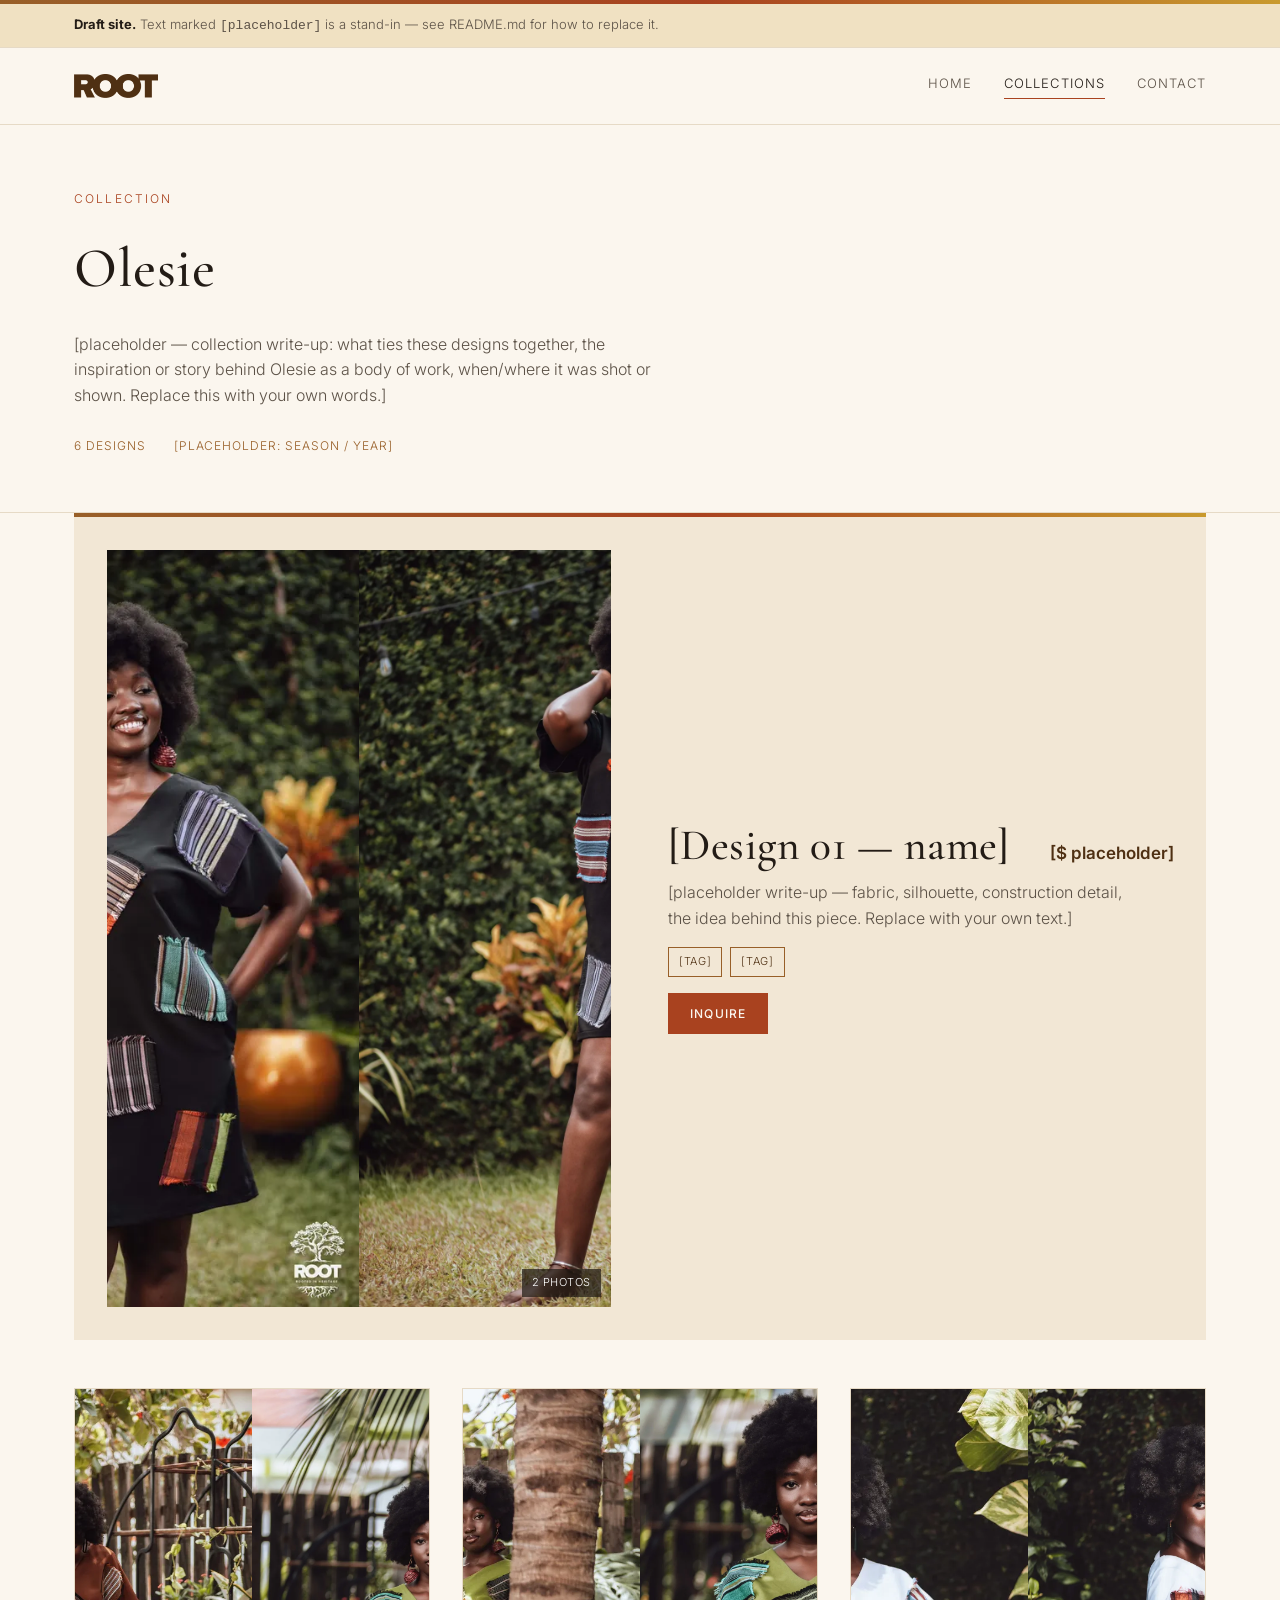
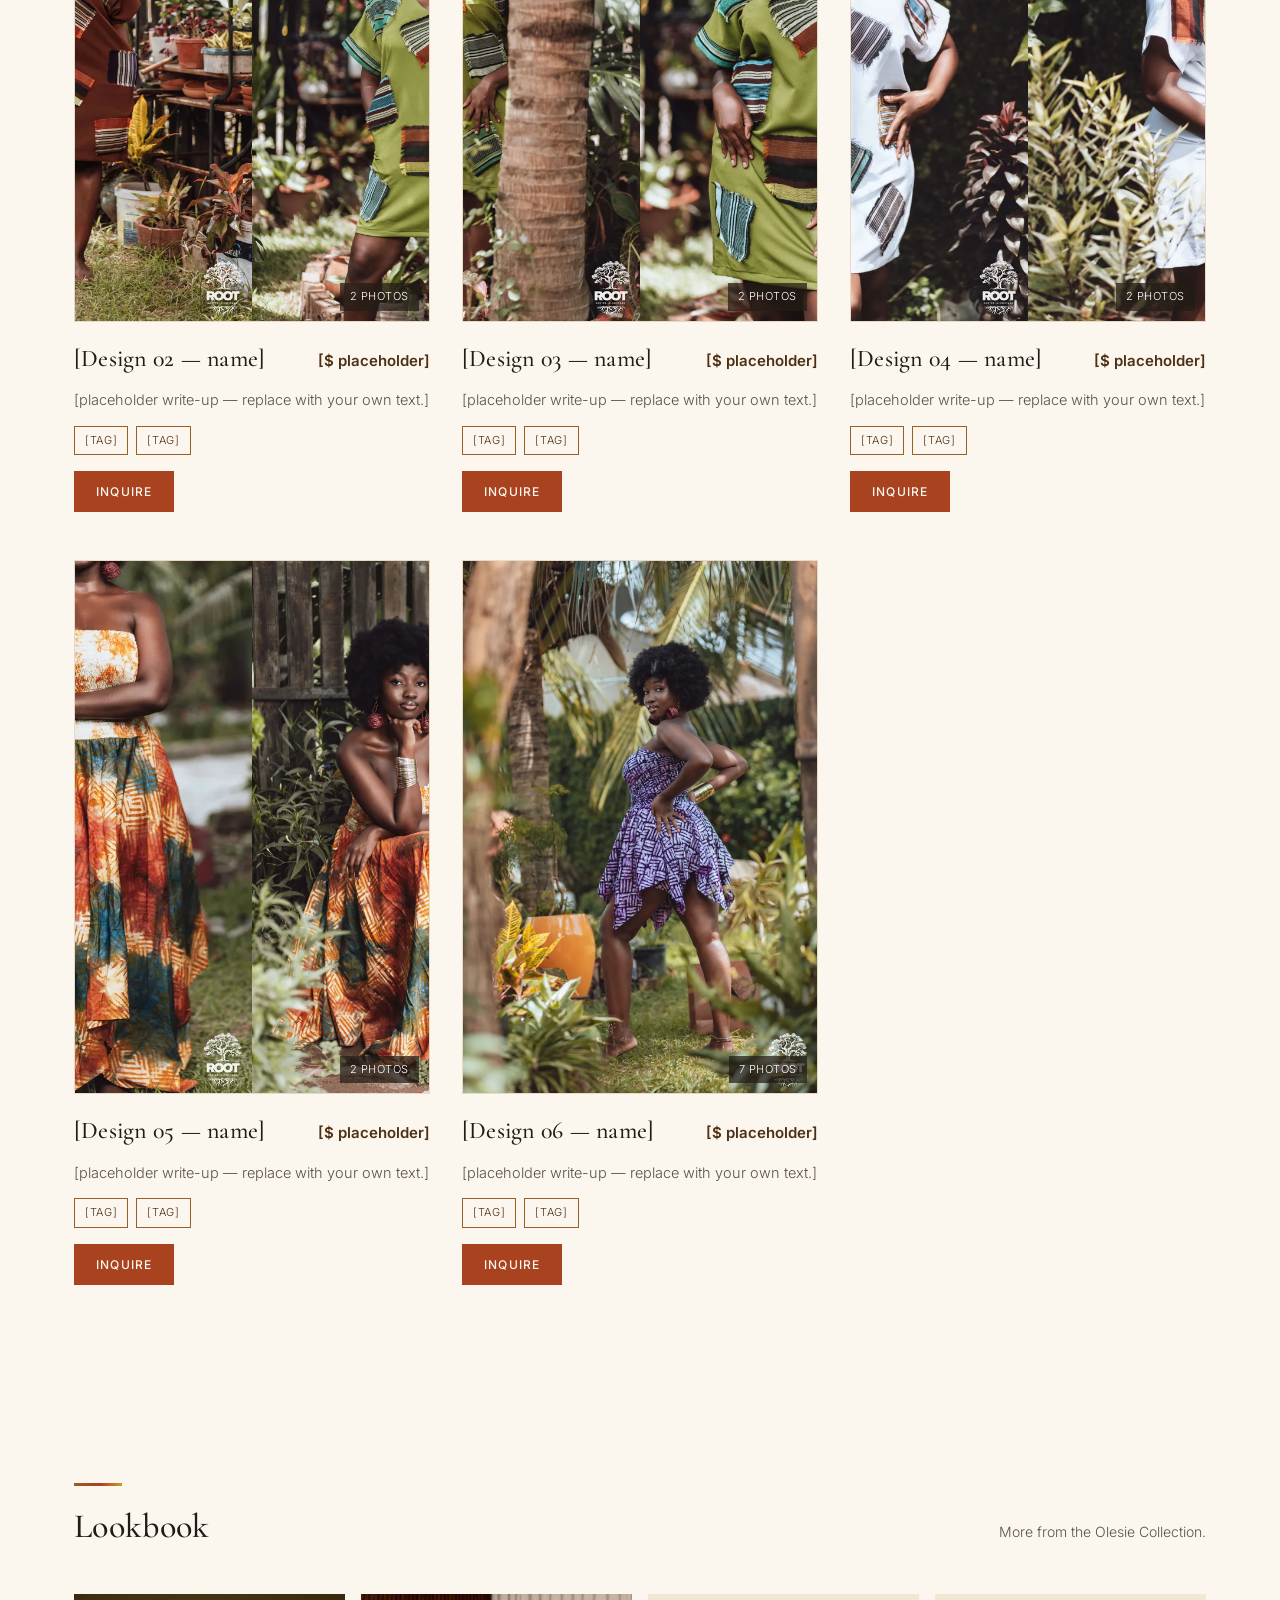
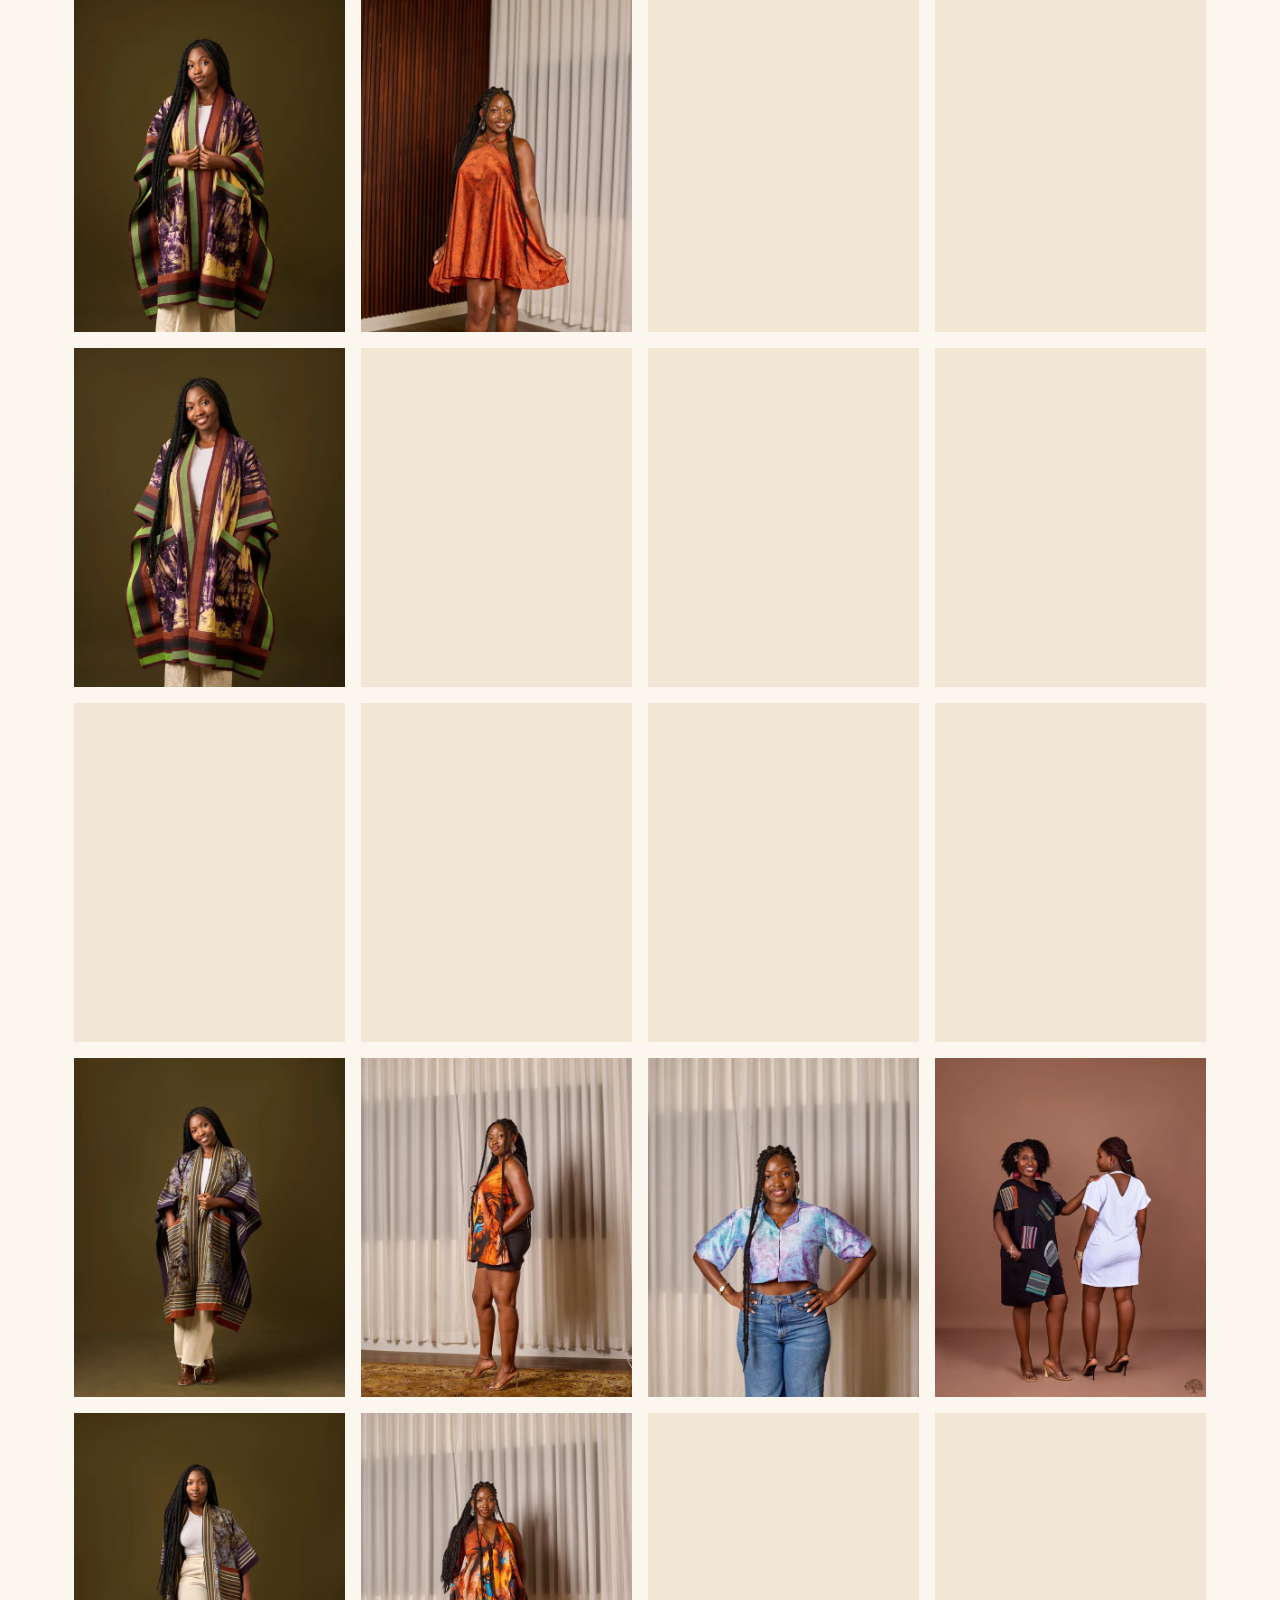
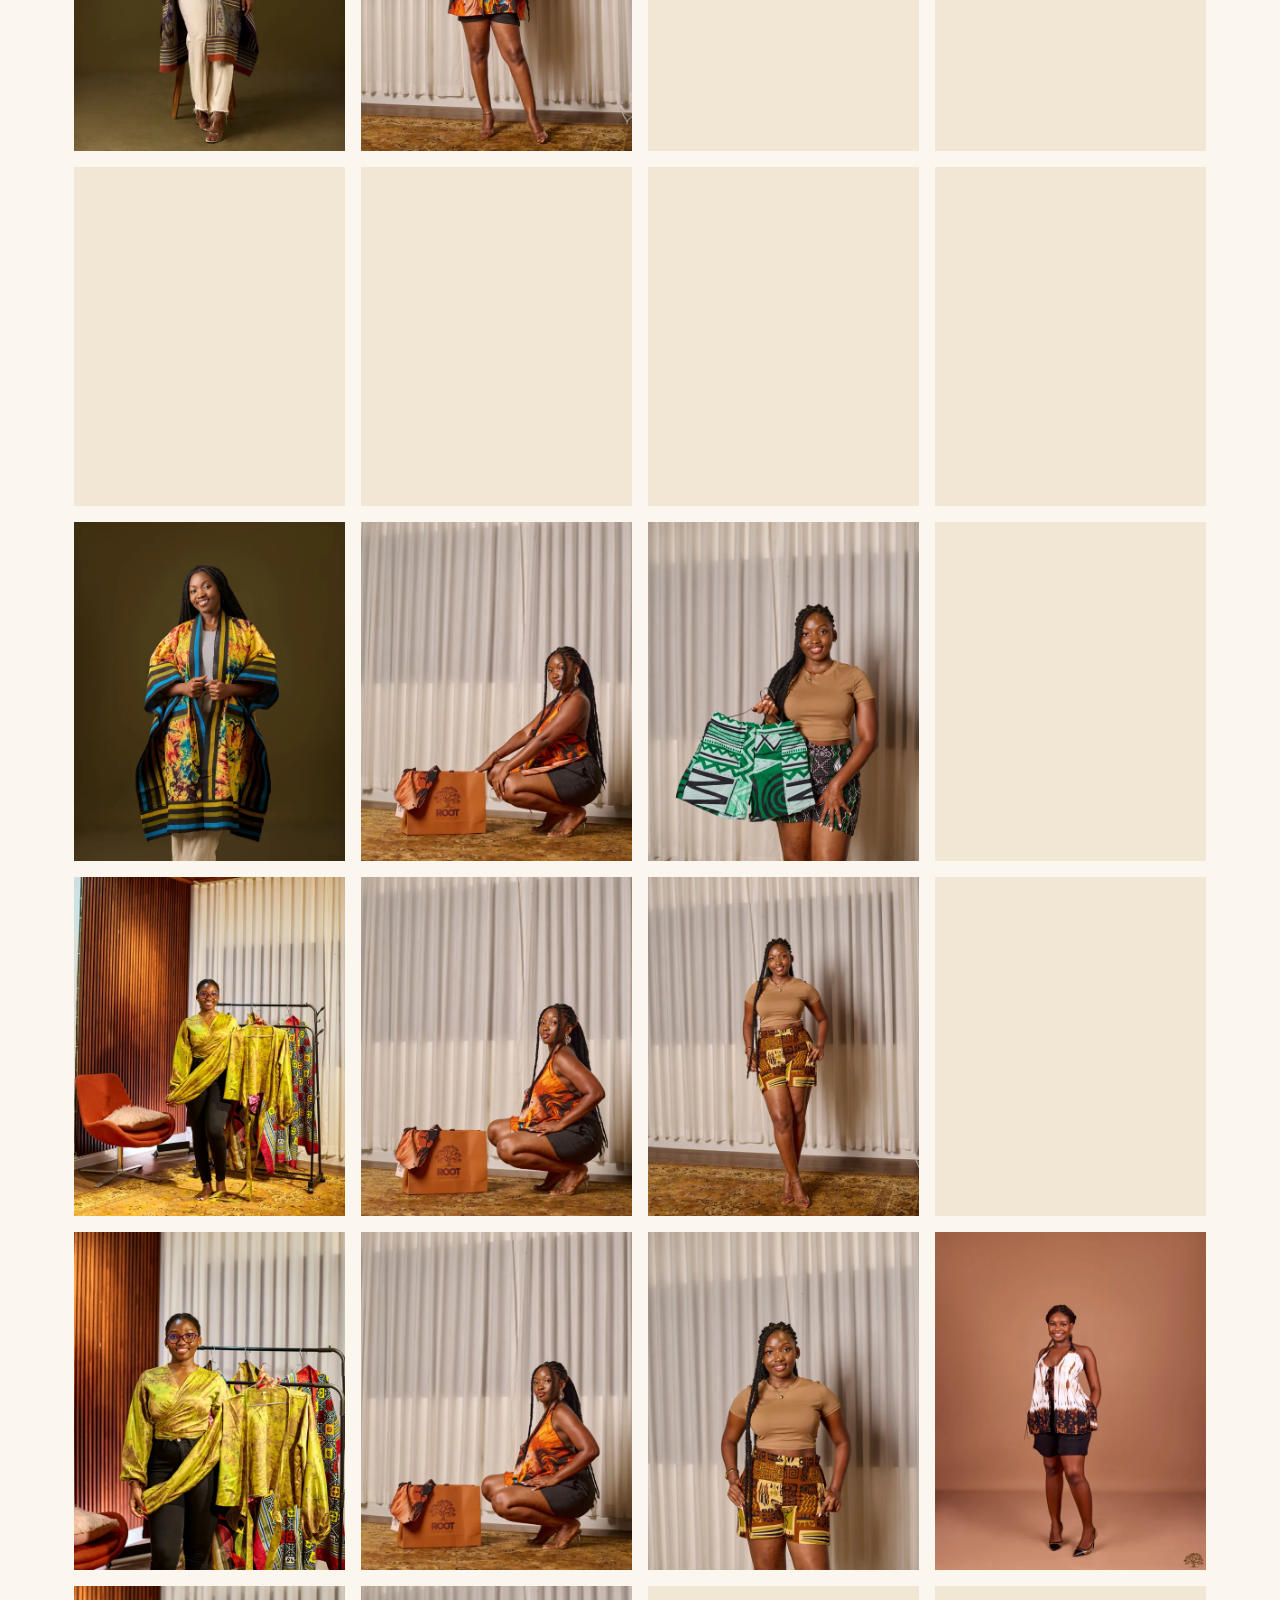
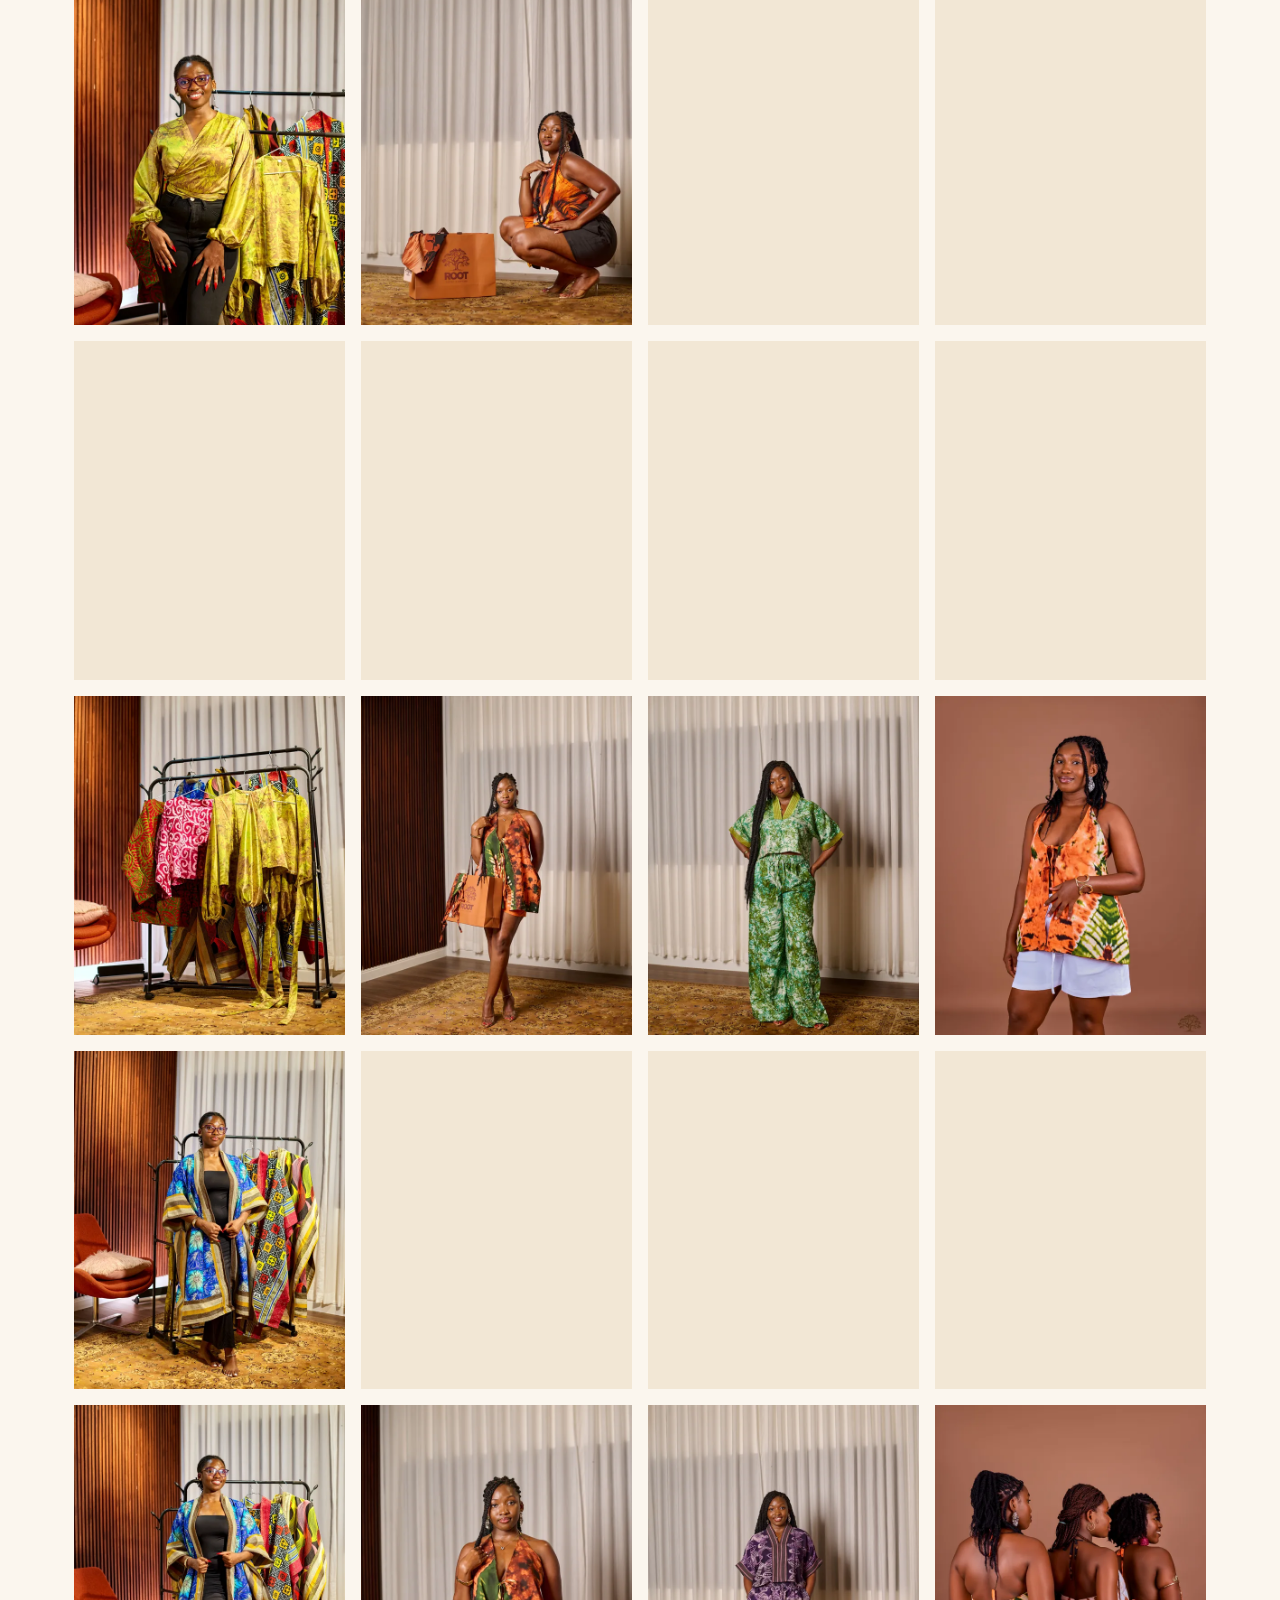
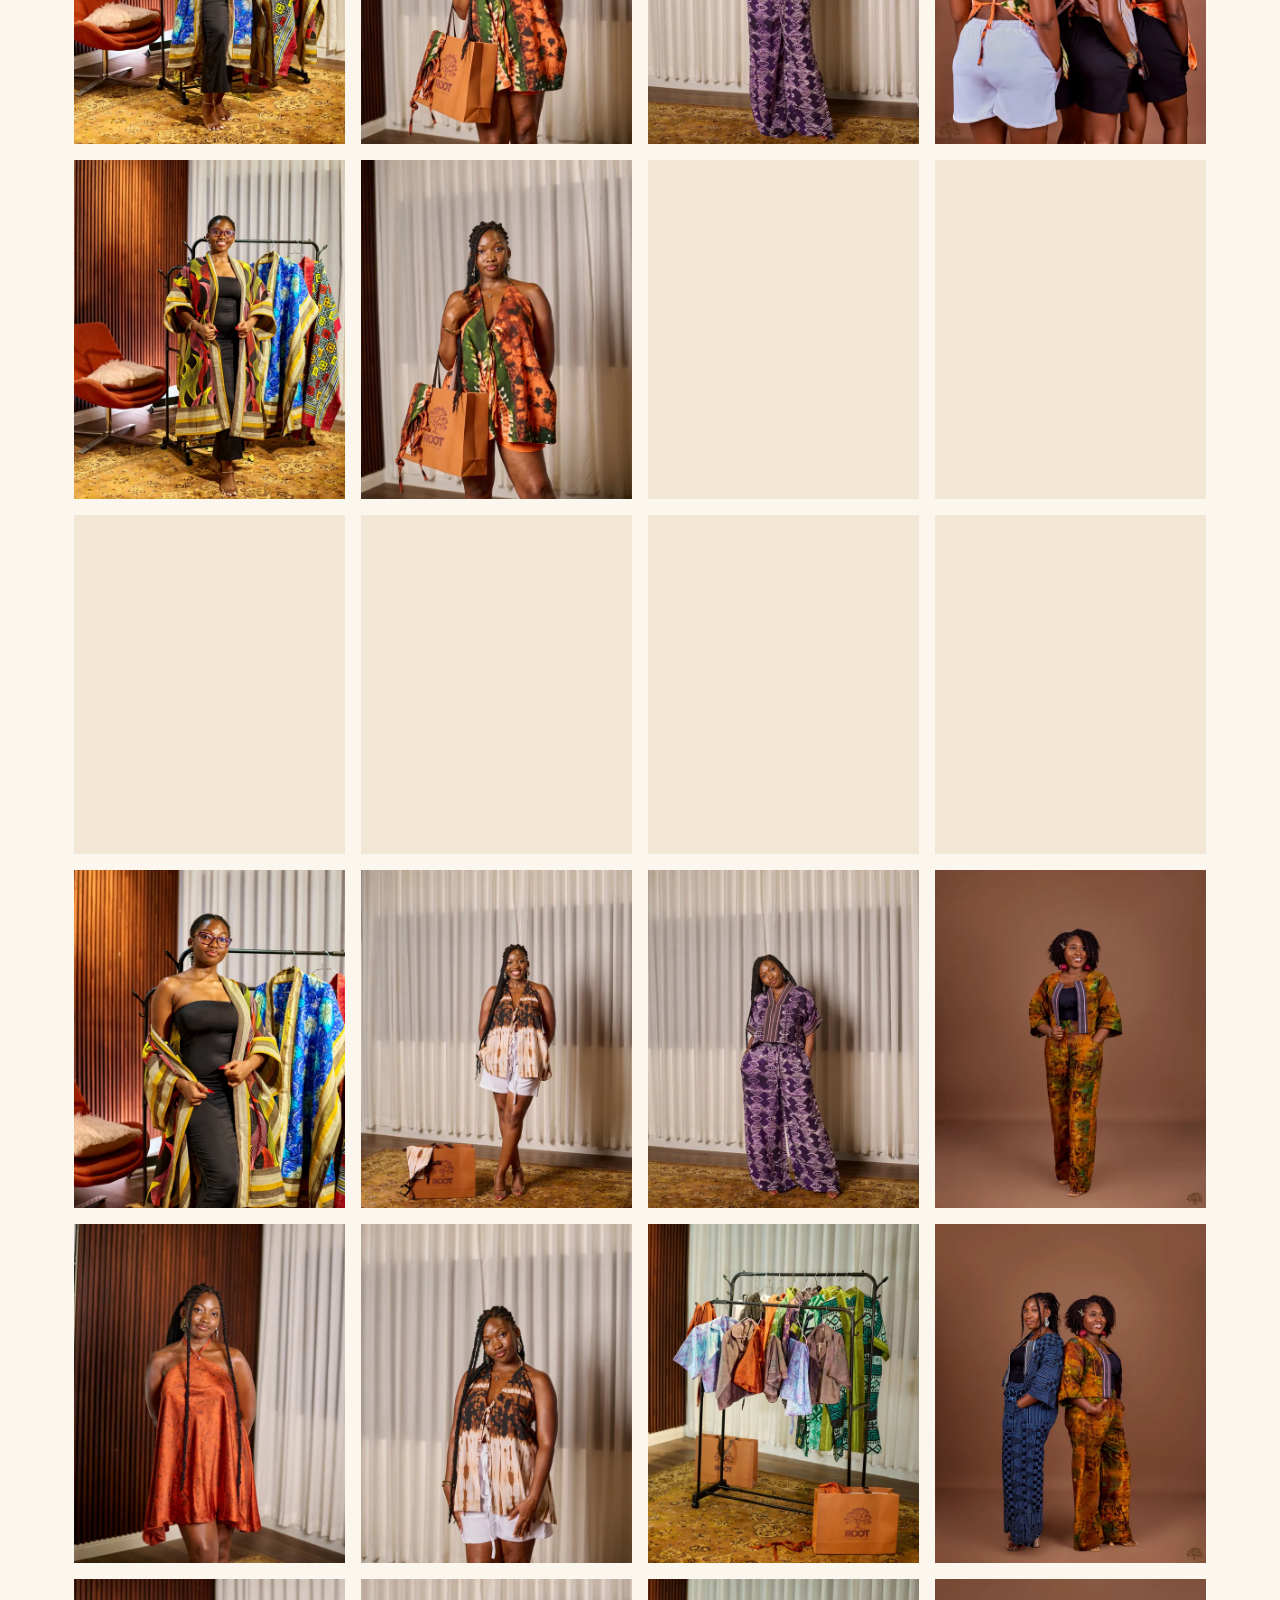
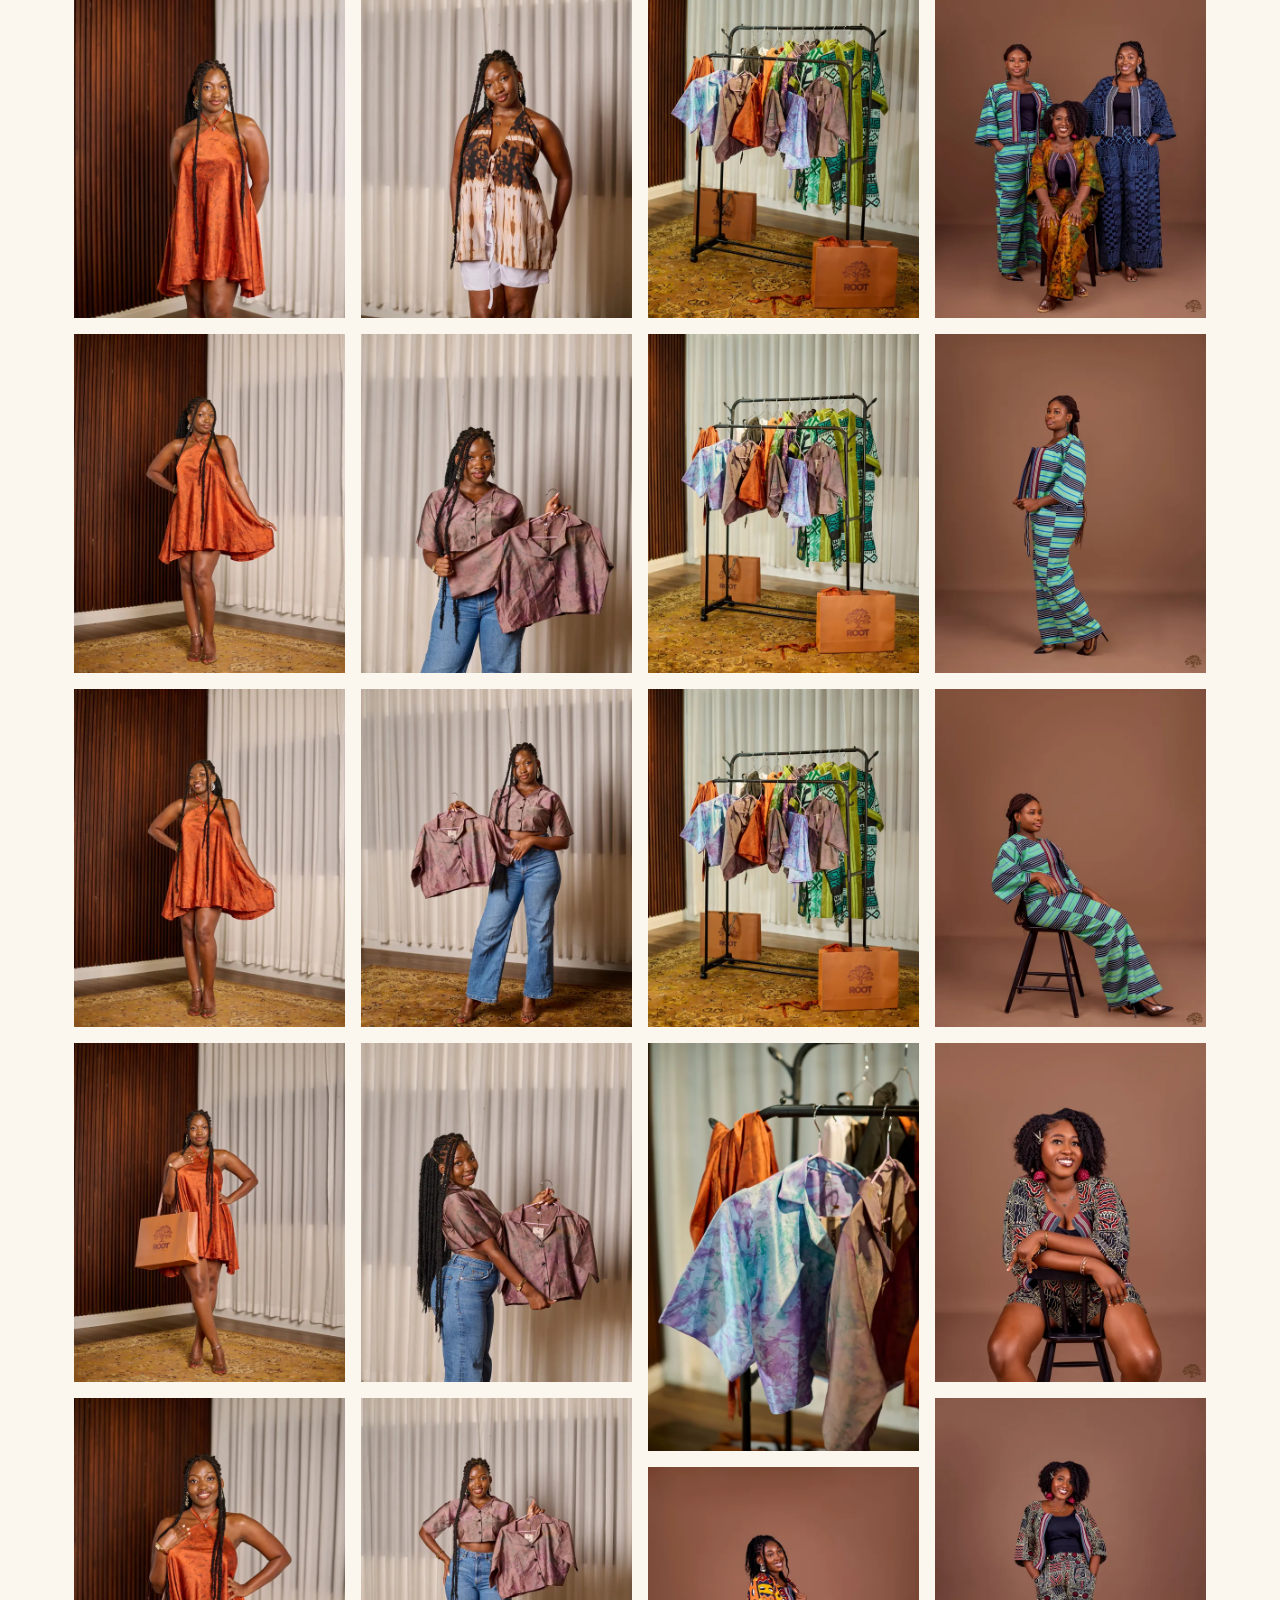
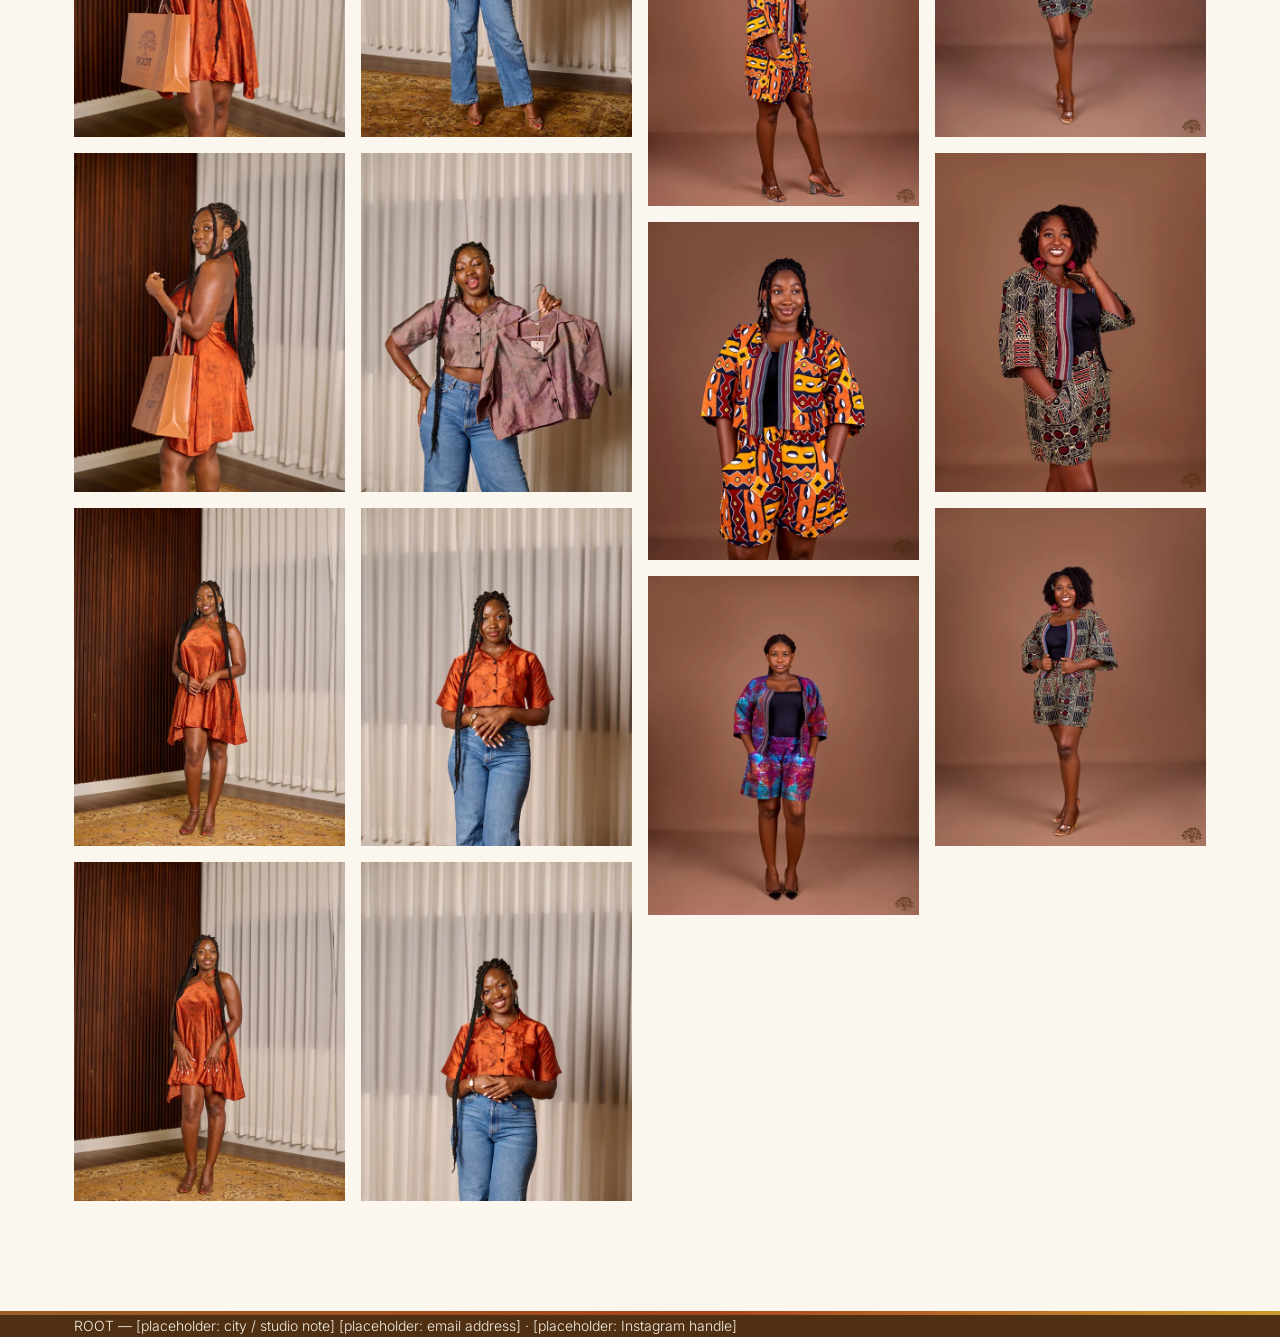
==== commit 4fbfaa7e: "Fix broken design 06 cover image (corrupted absolute path) The src attribute had gotten mangled into" ====
--- a/collections/olesie.html
+++ b/collections/olesie.html
@@ -145,7 +145,7 @@
     <!-- Design 06 -->
     <article class="design-card">
       <div class="design-photo">
-        <img src="..//home/yooku/Desktop/Documents/GitHub/root/images/olesie/gallery/highlights/4F6A9742-1200.webp" srcset="../images/olesie/design-06-600.webp 600w, ../images/olesie/design-06-1200.webp 1200w" sizes="(min-width: 1000px) 380px, (min-width: 700px) 45vw, 100vw" width="1200" height="1800" alt="Blue strapless dress with a ruffled hem, worn in a garden" loading="lazy" decoding="async">
+        <img src="../images/olesie/design-06-1200.webp" srcset="../images/olesie/design-06-600.webp 600w, ../images/olesie/design-06-1200.webp 1200w" sizes="(min-width: 1000px) 380px, (min-width: 700px) 45vw, 100vw" width="1200" height="1800" alt="Blue strapless dress with a ruffled hem, worn in a garden" loading="lazy" decoding="async">
         <img src="../images/olesie/gallery/highlights/4F6A9769-1200.webp" width="1200" height="1800" alt="Blue strapless dress, holding a wooden fence post" loading="lazy" decoding="async" hidden>
         <img src="../images/olesie/gallery/highlights/4F6A9776-1200.webp" width="1200" height="1800" alt="Blue strapless dress, twirling" loading="lazy" decoding="async" hidden>
         <img src="../images/olesie/gallery/highlights/4F6A9784-1200.webp" width="1200" height="1800" alt="Blue strapless dress, twirling, alternate angle" loading="lazy" decoding="async" hidden>
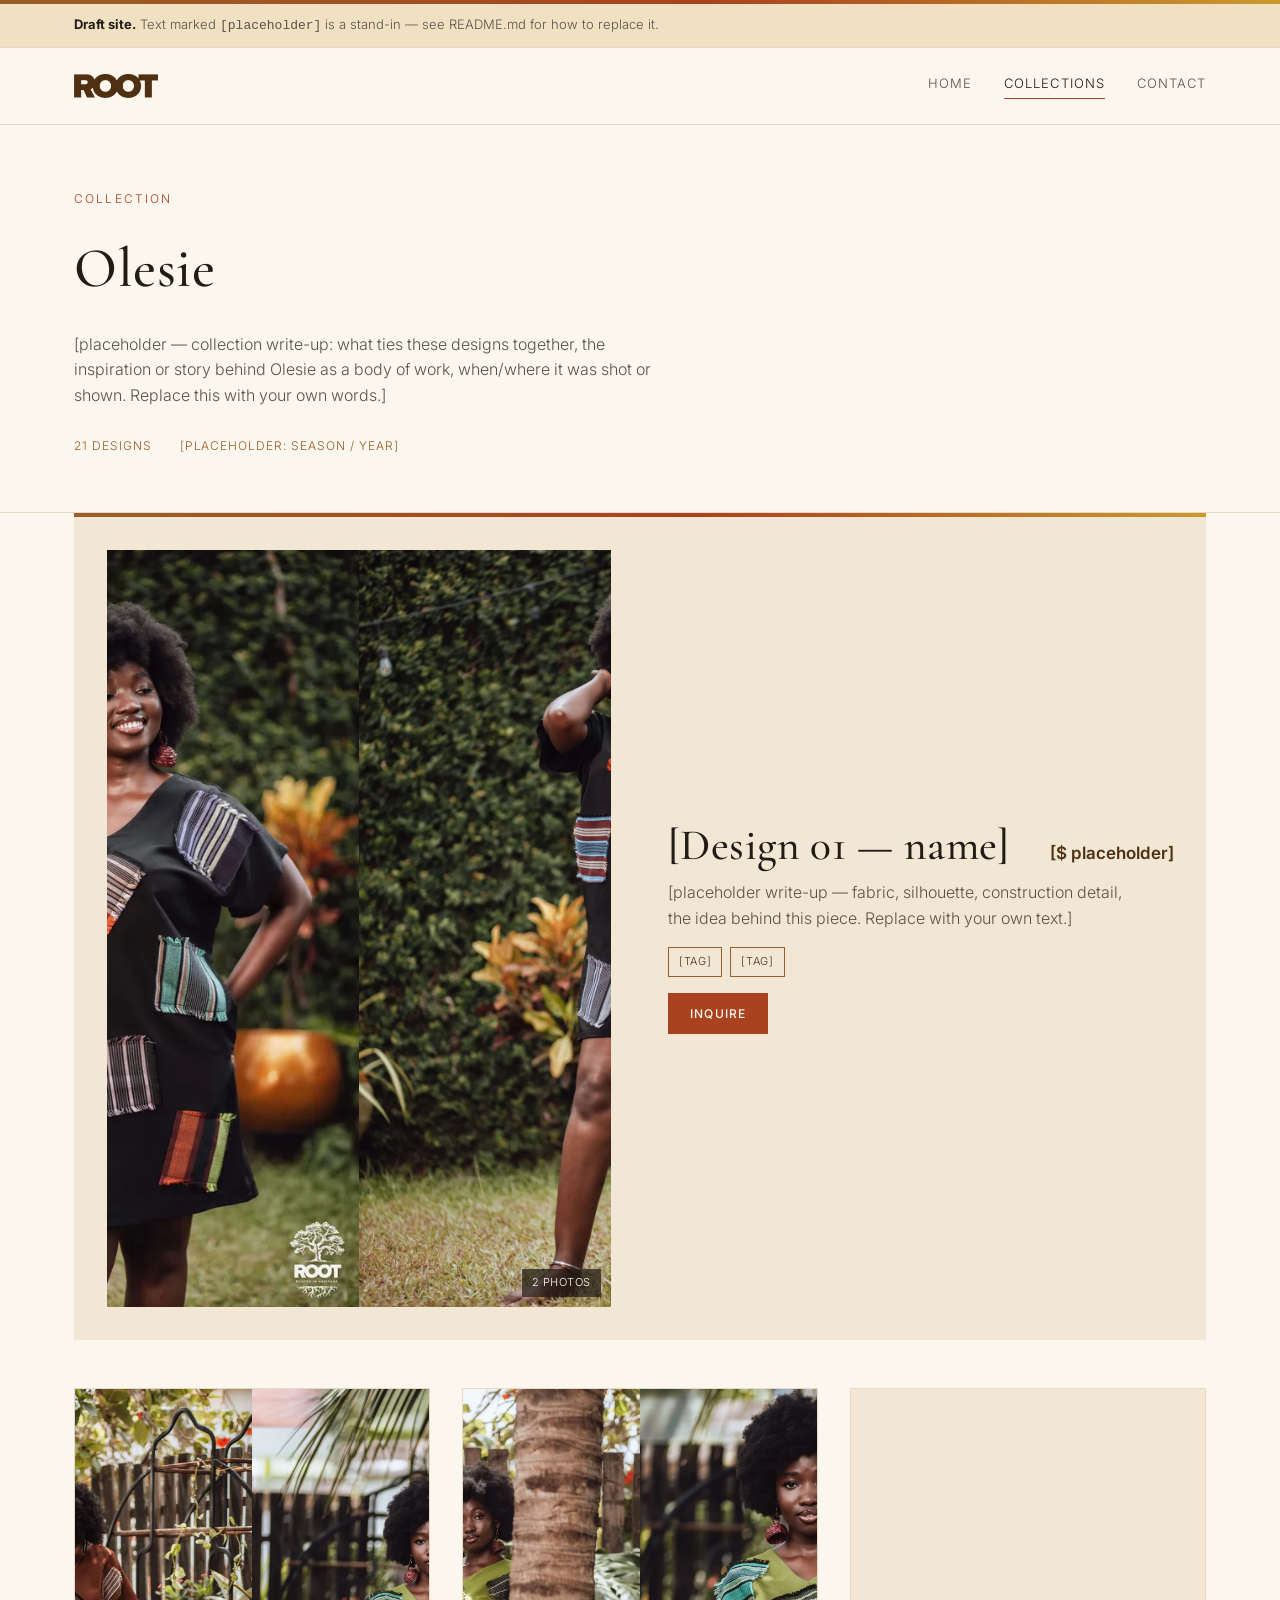
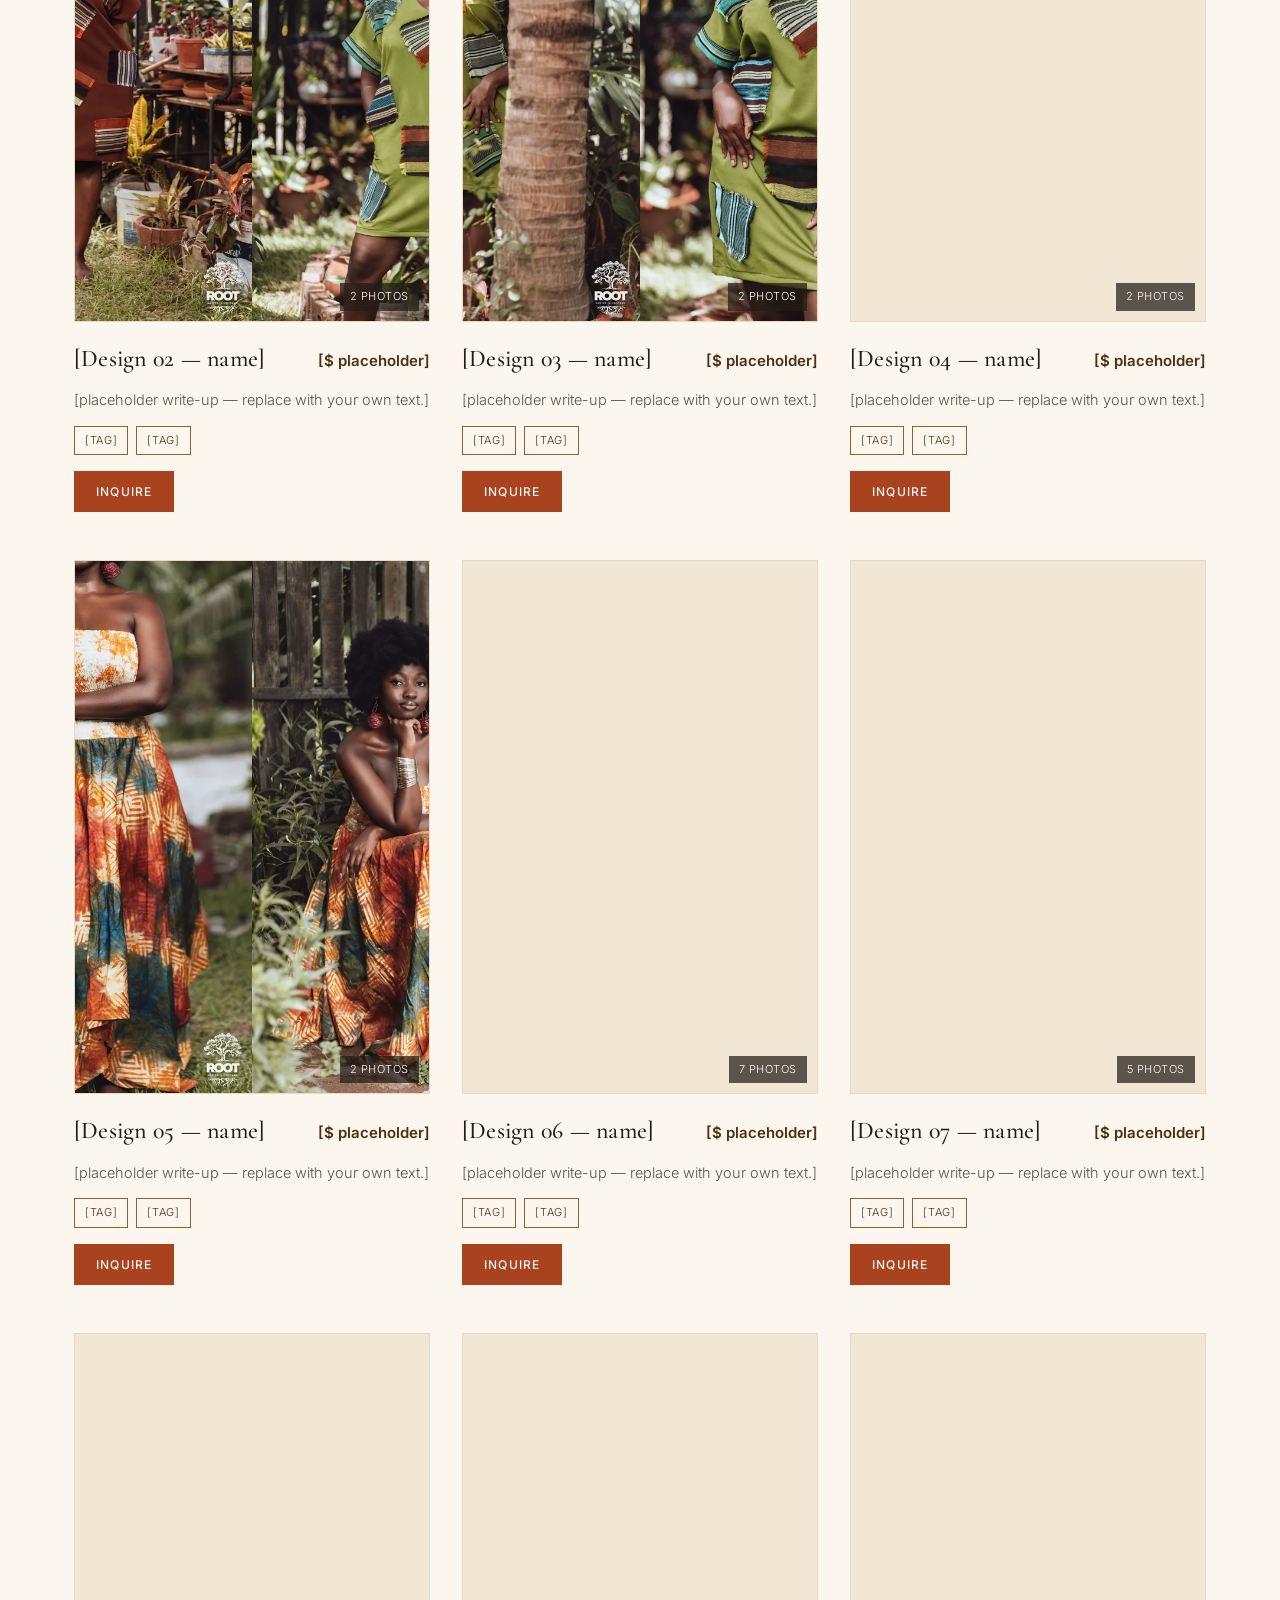
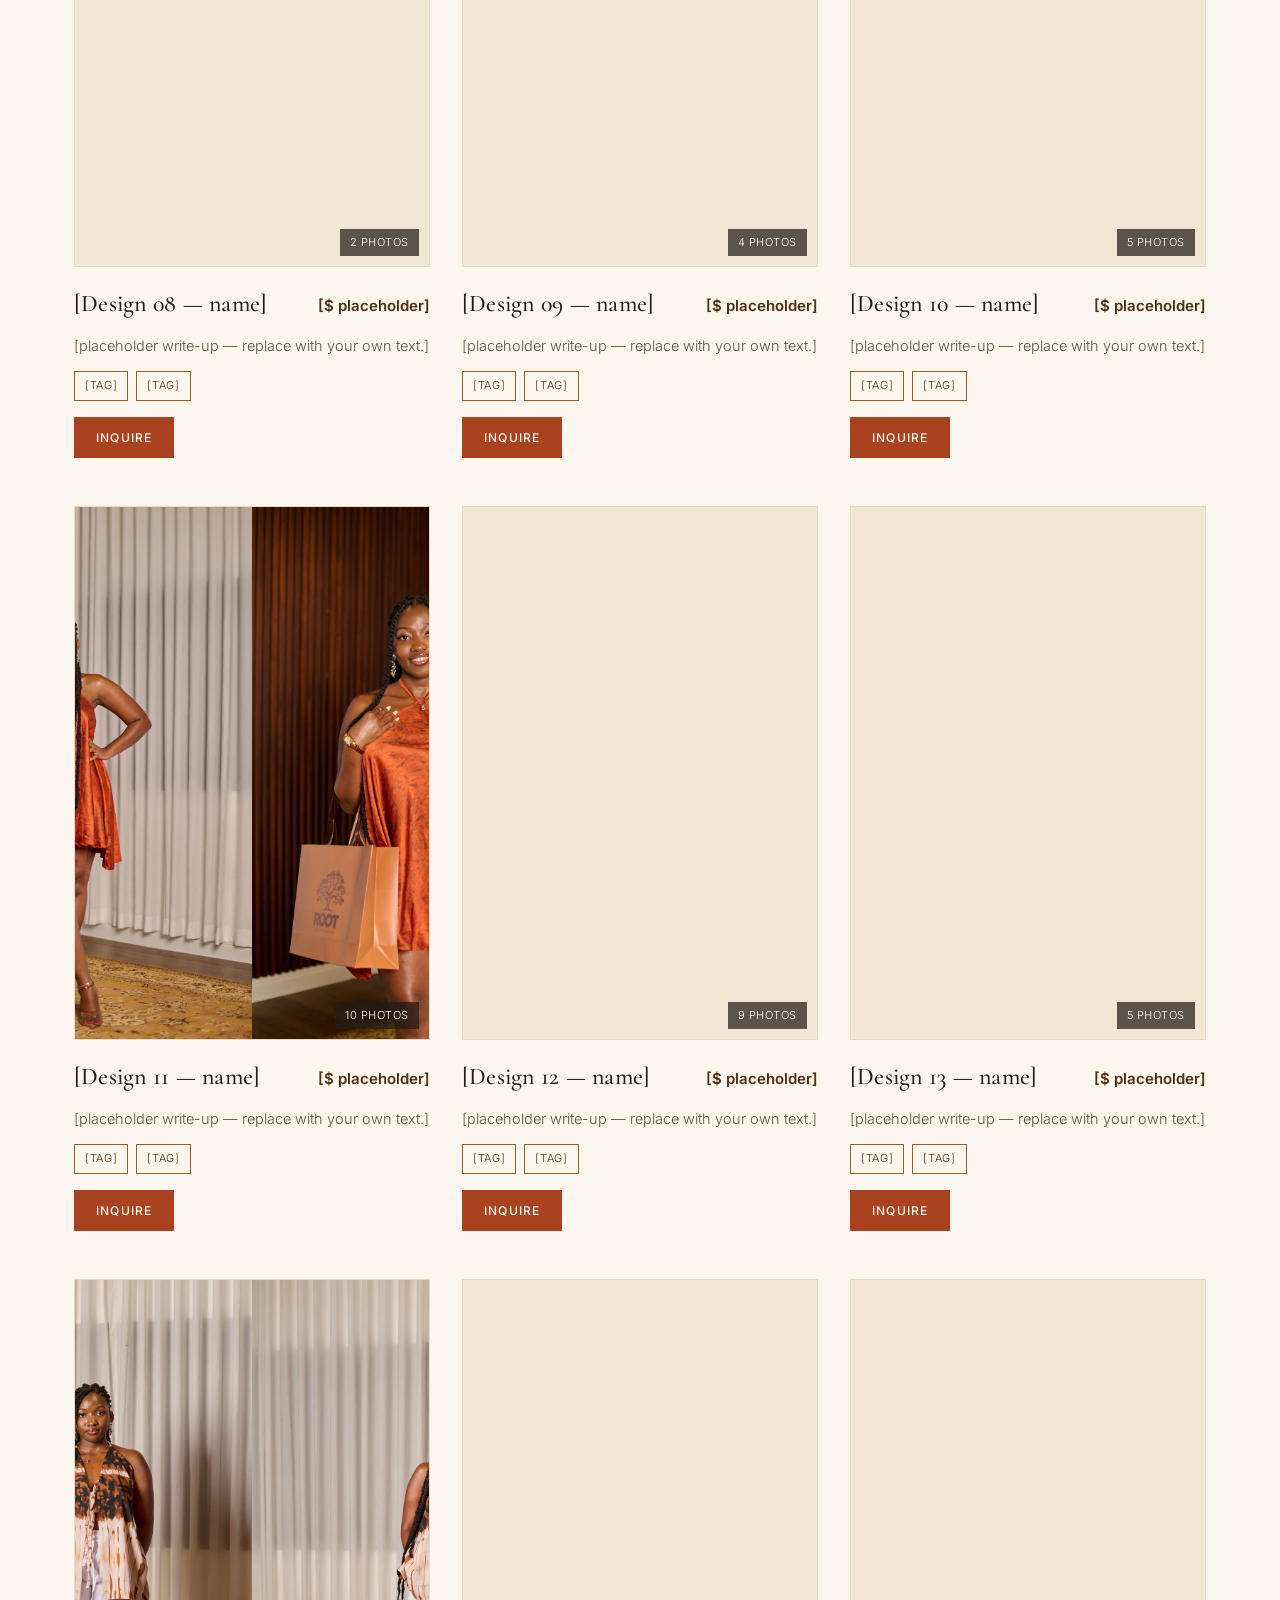
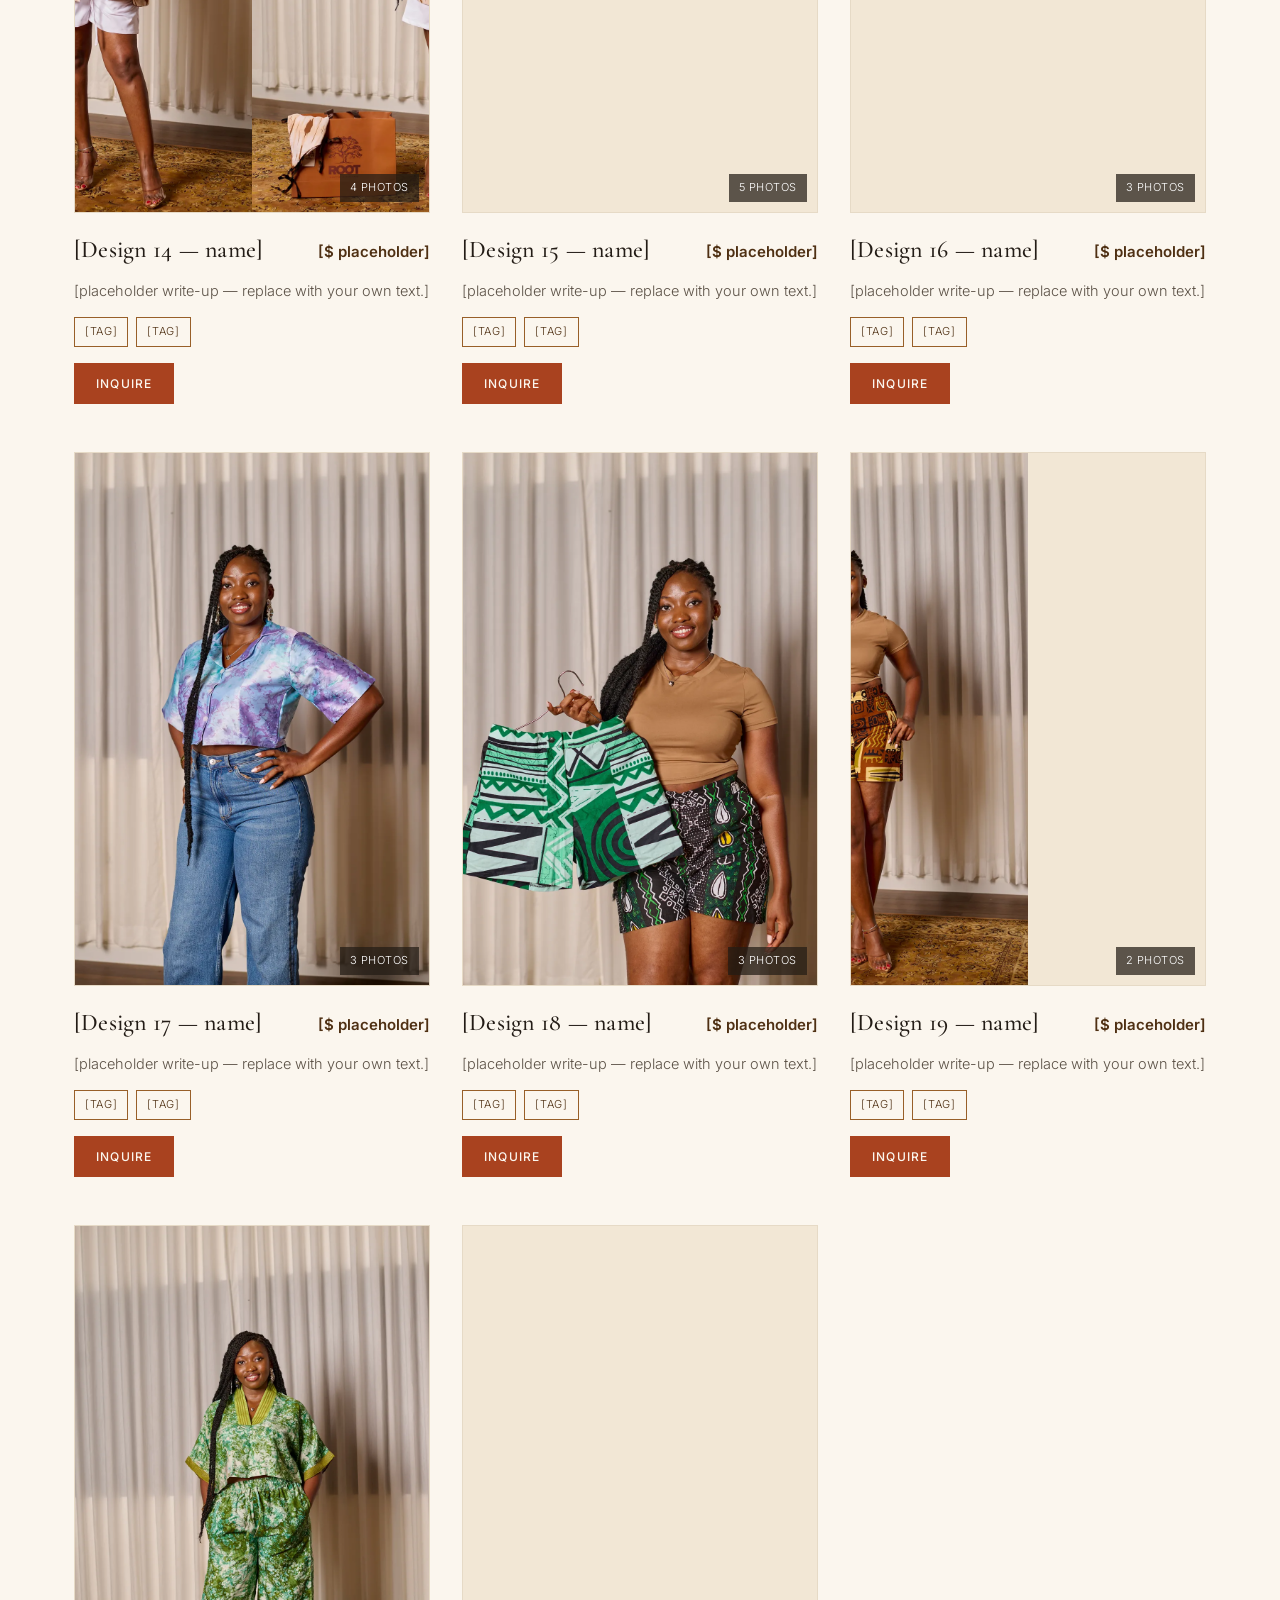
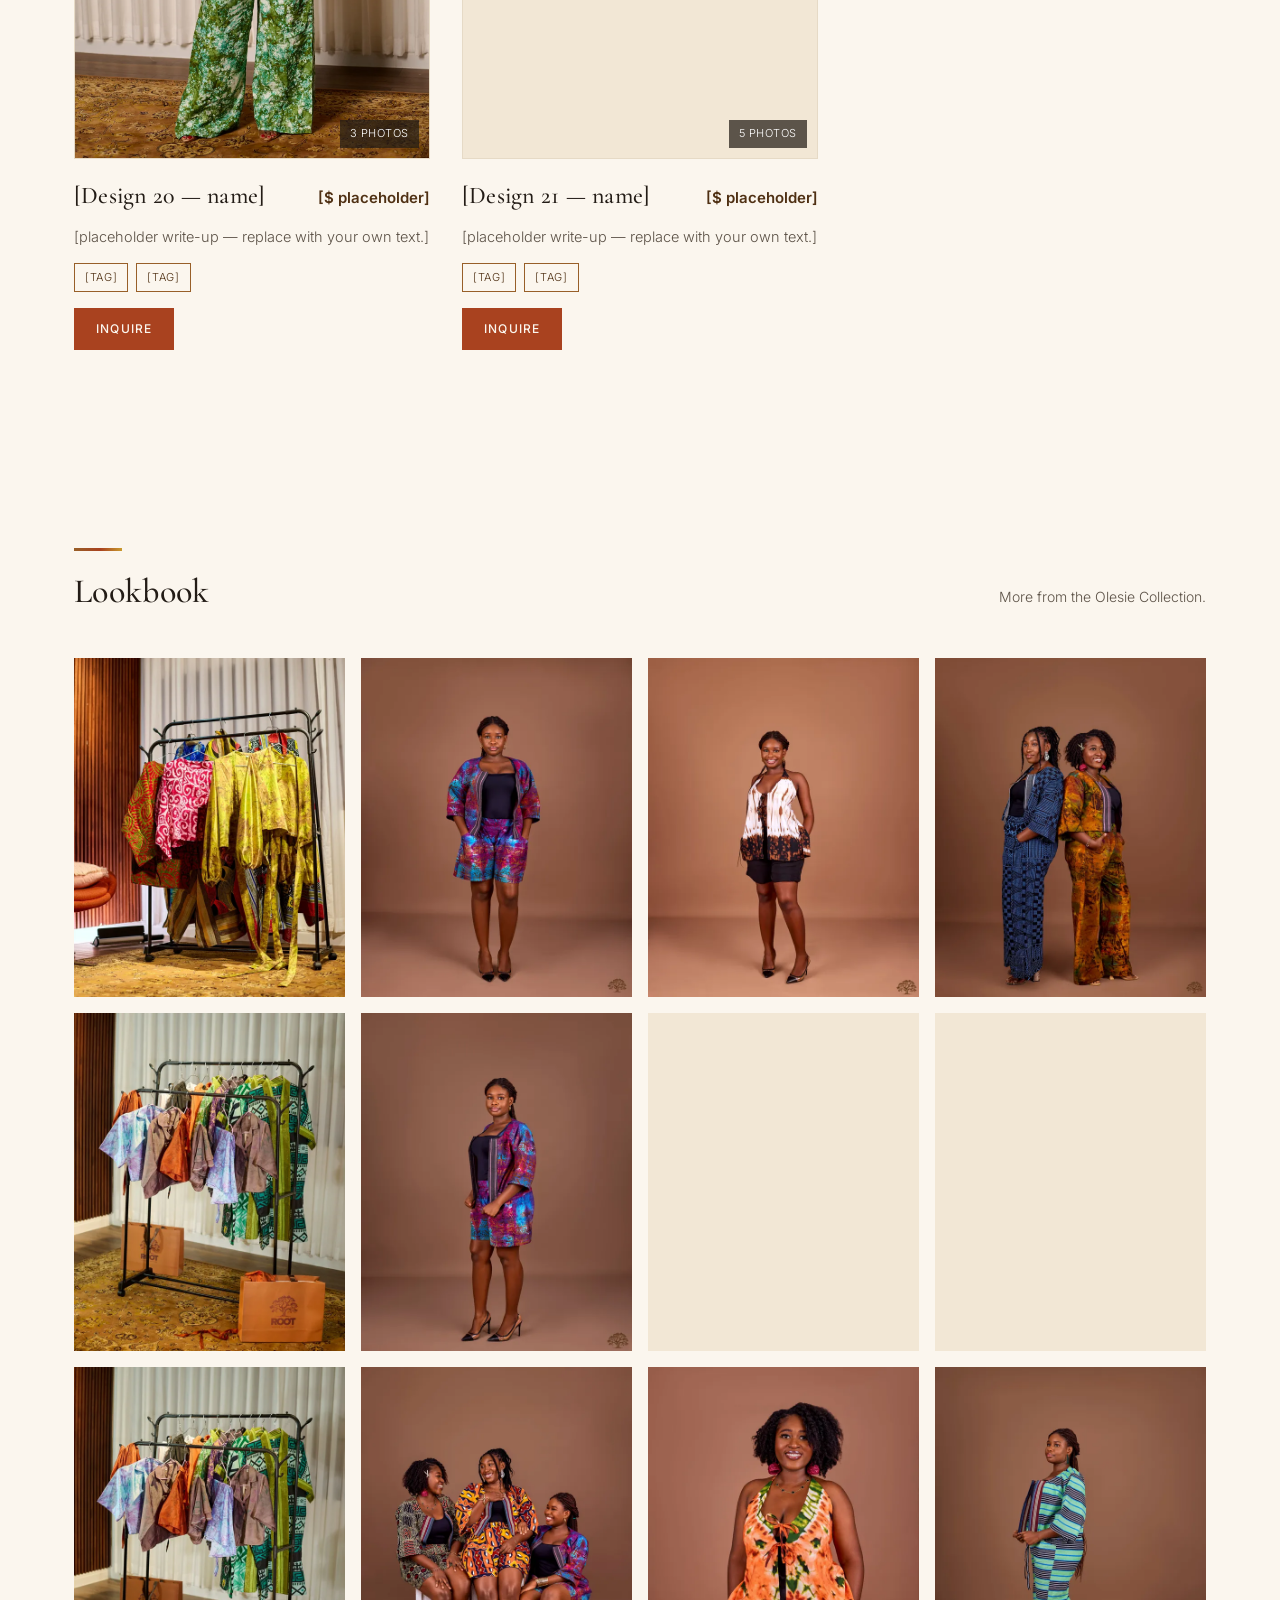
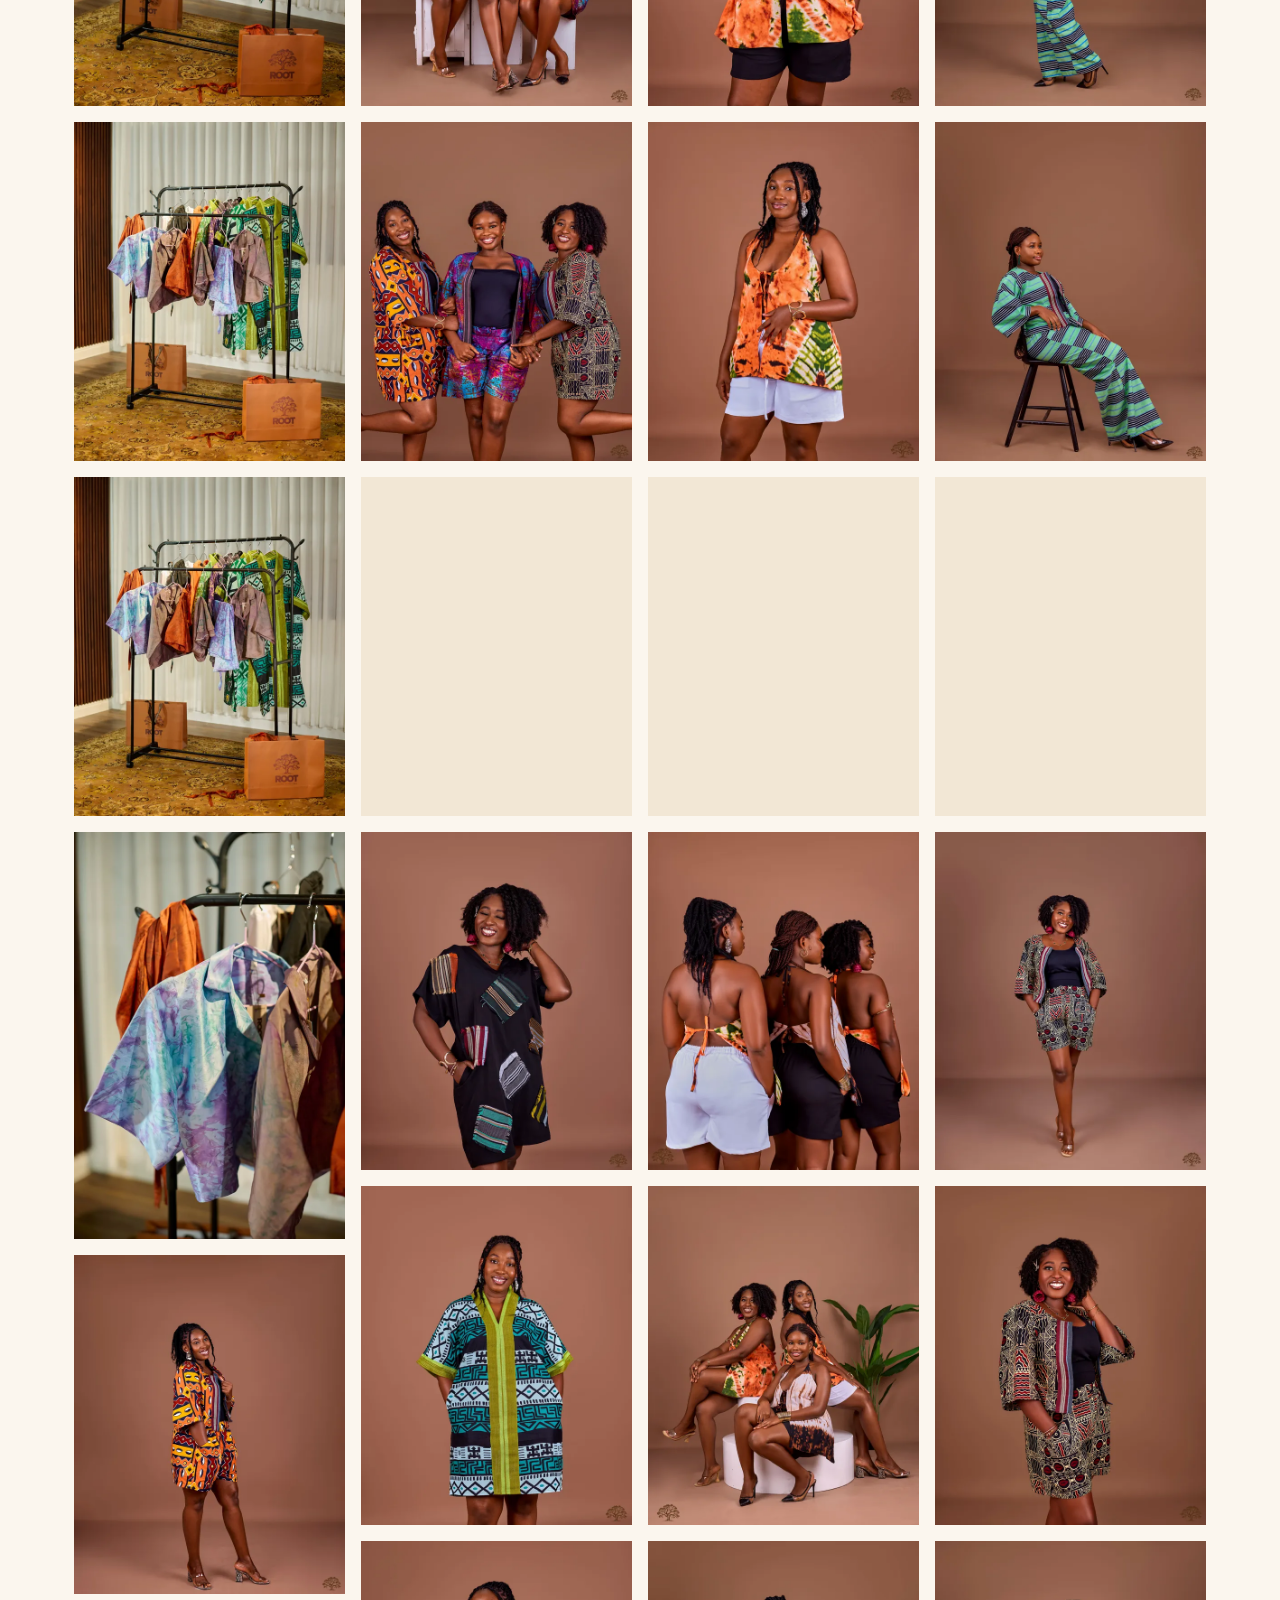
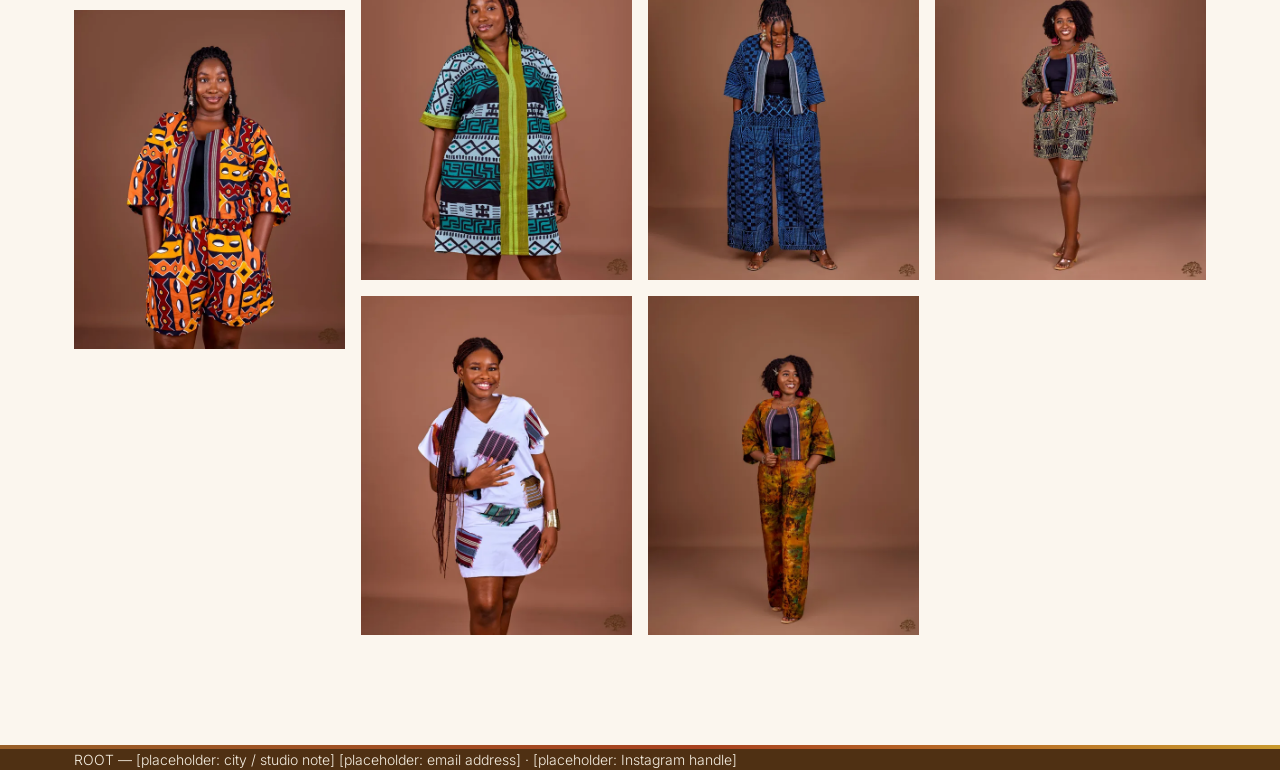
==== commit 4dbd46ae: "Expand Olesie collection from 6 to 21 designs The 115-photo shoot contains many more distinct garmen" ====
--- a/collections/olesie.html
+++ b/collections/olesie.html
@@ -47,7 +47,7 @@
     <h1>Olesie</h1>
     <p>[placeholder — collection write-up: what ties these designs together, the inspiration or story behind Olesie as a body of work, when/where it was shot or shown. Replace this with your own words.]</p>
     <div class="meta-row">
-      <span>6 designs</span>
+      <span>21 designs</span>
       <span>[placeholder: season / year]</span>
     </div>
   </div>
@@ -164,6 +164,298 @@
       </div>
     </article>
 
+    <!-- Design 07 -->
+    <article class="design-card">
+      <div class="design-photo">
+        <img src="../images/olesie/gallery/highlights/Rootkimono-1200.webp" width="1200" height="1500" alt="Purple and gold striped kimono with a floral inner panel, worn open over a white top and cream trousers" loading="lazy" decoding="async">
+        <img src="../images/olesie/gallery/highlights/Rootkimono2-1200.webp" width="1200" height="1500" alt="Purple and gold striped kimono with a floral inner panel, alternate pose, adjusting the front" loading="lazy" decoding="async" hidden>
+        <img src="../images/olesie/gallery/highlights/Rootkimono4-1200.webp" width="1200" height="1500" alt="Purple and gold striped kimono with a floral inner panel, alternate pose, standing" loading="lazy" decoding="async" hidden>
+        <img src="../images/olesie/gallery/highlights/Rootkimono5-1200.webp" width="1200" height="1500" alt="Purple and gold striped kimono with a floral inner panel, alternate pose, smiling" loading="lazy" decoding="async" hidden>
+        <img src="../images/olesie/gallery/highlights/Rootkimono6-1200.webp" width="1200" height="1500" alt="Purple and gold striped kimono with a floral inner panel, on a second model, leaning against a stool" loading="lazy" decoding="async" hidden>
+      </div>
+      <div class="design-body">
+        <div class="design-head">
+          <h3>[Design 07 — name]</h3>
+          <span class="design-price">[$ placeholder]</span>
+        </div>
+        <p class="design-writeup">[placeholder write-up — replace with your own text.]</p>
+        <div class="design-tags"><span>[tag]</span><span>[tag]</span></div>
+        <a class="design-inquire" href="#contact">Inquire</a>
+      </div>
+    </article>
+
+    <!-- Design 08 -->
+    <article class="design-card">
+      <div class="design-photo">
+        <img src="../images/olesie/gallery/highlights/Rootkimono7-1200.webp" width="1200" height="1500" alt="Yellow, teal and black striped kimono with a tie-dye inner panel, worn open over a white top and cream trousers" loading="lazy" decoding="async">
+        <img src="../images/olesie/gallery/highlights/Rootkimono8-1200.webp" width="1200" height="1500" alt="Yellow, teal and black striped kimono with a tie-dye inner panel, alternate pose, held closed" loading="lazy" decoding="async" hidden>
+      </div>
+      <div class="design-body">
+        <div class="design-head">
+          <h3>[Design 08 — name]</h3>
+          <span class="design-price">[$ placeholder]</span>
+        </div>
+        <p class="design-writeup">[placeholder write-up — replace with your own text.]</p>
+        <div class="design-tags"><span>[tag]</span><span>[tag]</span></div>
+        <a class="design-inquire" href="#contact">Inquire</a>
+      </div>
+    </article>
+
+    <!-- Design 09 -->
+    <article class="design-card">
+      <div class="design-photo">
+        <img src="../images/olesie/gallery/highlights/SNK_4326-1200.webp" width="1200" height="1500" alt="Mustard tie-dye wrap top with bell sleeves, worn with black trousers" loading="lazy" decoding="async">
+        <img src="../images/olesie/gallery/highlights/SNK_4328-1200.webp" width="1200" height="1500" alt="Mustard tie-dye wrap top with bell sleeves, alternate pose, holding a matching piece" loading="lazy" decoding="async" hidden>
+        <img src="../images/olesie/gallery/highlights/SNK_4330-1200.webp" width="1200" height="1500" alt="Mustard tie-dye wrap top with bell sleeves, alternate pose" loading="lazy" decoding="async" hidden>
+        <img src="../images/olesie/gallery/highlights/SNK_4332-1200.webp" width="1200" height="1500" alt="Mustard tie-dye wrap top with bell sleeves, alternate pose" loading="lazy" decoding="async" hidden>
+      </div>
+      <div class="design-body">
+        <div class="design-head">
+          <h3>[Design 09 — name]</h3>
+          <span class="design-price">[$ placeholder]</span>
+        </div>
+        <p class="design-writeup">[placeholder write-up — replace with your own text.]</p>
+        <div class="design-tags"><span>[tag]</span><span>[tag]</span></div>
+        <a class="design-inquire" href="#contact">Inquire</a>
+      </div>
+    </article>
+
+    <!-- Design 10 -->
+    <article class="design-card">
+      <div class="design-photo">
+        <img src="../images/olesie/gallery/highlights/SNK_4354-1200.webp" width="1200" height="1500" alt="Blue and gold striped kimono robe with a floral inner panel, worn open over a black slip dress" loading="lazy" decoding="async">
+        <img src="../images/olesie/gallery/highlights/SNK_4348-1200.webp" width="1200" height="1500" alt="Blue and gold striped kimono robe with a floral inner panel, alternate pose, arms out" loading="lazy" decoding="async" hidden>
+        <img src="../images/olesie/gallery/highlights/SNK_4356-1200.webp" width="1200" height="1500" alt="Blue and gold striped kimono robe with a floral inner panel, alternate pose, arms out" loading="lazy" decoding="async" hidden>
+        <img src="../images/olesie/gallery/highlights/SNK_4359-1200.webp" width="1200" height="1500" alt="Blue and gold striped kimono robe with a floral inner panel, alternate pose, turning" loading="lazy" decoding="async" hidden>
+        <img src="../images/olesie/gallery/highlights/SNK_4360-1200.webp" width="1200" height="1500" alt="Blue and gold striped kimono robe with a floral inner panel, alternate pose, by the clothing rack" loading="lazy" decoding="async" hidden>
+      </div>
+      <div class="design-body">
+        <div class="design-head">
+          <h3>[Design 10 — name]</h3>
+          <span class="design-price">[$ placeholder]</span>
+        </div>
+        <p class="design-writeup">[placeholder write-up — replace with your own text.]</p>
+        <div class="design-tags"><span>[tag]</span><span>[tag]</span></div>
+        <a class="design-inquire" href="#contact">Inquire</a>
+      </div>
+    </article>
+
+    <!-- Design 11 -->
+    <article class="design-card">
+      <div class="design-photo">
+        <img src="../images/olesie/gallery/highlights/SNK_7098-1200.webp" width="1200" height="1500" alt="Rust orange satin swing dress, halter neck, full skirt" loading="lazy" decoding="async">
+        <img src="../images/olesie/gallery/highlights/SNK_7088-1200.webp" width="1200" height="1500" alt="Rust orange satin swing dress, alternate pose, with a ROOT shopping bag" loading="lazy" decoding="async" hidden>
+        <img src="../images/olesie/gallery/highlights/SNK_7089-1200.webp" width="1200" height="1500" alt="Rust orange satin swing dress, alternate pose, with a ROOT shopping bag" loading="lazy" decoding="async" hidden>
+        <img src="../images/olesie/gallery/highlights/SNK_7099-1200.webp" width="1200" height="1500" alt="Rust orange satin swing dress, alternate pose" loading="lazy" decoding="async" hidden>
+        <img src="../images/olesie/gallery/highlights/SNK_7100-1200.webp" width="1200" height="1500" alt="Rust orange satin swing dress, alternate pose" loading="lazy" decoding="async" hidden>
+        <img src="../images/olesie/gallery/highlights/SNK_7101-1200.webp" width="1200" height="1500" alt="Rust orange satin swing dress, alternate pose" loading="lazy" decoding="async" hidden>
+        <img src="../images/olesie/gallery/highlights/SNK_7102-1200.webp" width="1200" height="1500" alt="Rust orange satin swing dress, alternate pose, looking back" loading="lazy" decoding="async" hidden>
+        <img src="../images/olesie/gallery/highlights/SNK_7109-1200.webp" width="1200" height="1500" alt="Rust orange satin swing dress, alternate pose" loading="lazy" decoding="async" hidden>
+        <img src="../images/olesie/gallery/highlights/SNK_7111-1200.webp" width="1200" height="1500" alt="Rust orange satin swing dress, alternate pose" loading="lazy" decoding="async" hidden>
+        <img src="../images/olesie/gallery/highlights/SNK_7112-1200.webp" width="1200" height="1500" alt="Rust orange satin swing dress, alternate pose" loading="lazy" decoding="async" hidden>
+      </div>
+      <div class="design-body">
+        <div class="design-head">
+          <h3>[Design 11 — name]</h3>
+          <span class="design-price">[$ placeholder]</span>
+        </div>
+        <p class="design-writeup">[placeholder write-up — replace with your own text.]</p>
+        <div class="design-tags"><span>[tag]</span><span>[tag]</span></div>
+        <a class="design-inquire" href="#contact">Inquire</a>
+      </div>
+    </article>
+
+    <!-- Design 12 -->
+    <article class="design-card">
+      <div class="design-photo">
+        <img src="../images/olesie/gallery/highlights/SNK_7116-1200.webp" width="1200" height="1500" alt="Orange, blue and black painterly print halter romper, standing" loading="lazy" decoding="async">
+        <img src="../images/olesie/gallery/highlights/SNK_7114-1200.webp" width="1200" height="1500" alt="Orange, blue and black painterly print halter romper, alternate pose, with a ROOT shopping bag" loading="lazy" decoding="async" hidden>
+        <img src="../images/olesie/gallery/highlights/SNK_7125-1200.webp" width="1200" height="1500" alt="Orange, blue and black painterly print halter romper, alternate pose, with a ROOT shopping bag" loading="lazy" decoding="async" hidden>
+        <img src="../images/olesie/gallery/highlights/SNK_7126-1200.webp" width="1200" height="1500" alt="Orange, blue and black painterly print halter romper, alternate pose, with a ROOT shopping bag" loading="lazy" decoding="async" hidden>
+        <img src="../images/olesie/gallery/highlights/SNK_7127-1200.webp" width="1200" height="1500" alt="Orange, blue and black painterly print halter romper, alternate pose, crouching" loading="lazy" decoding="async" hidden>
+        <img src="../images/olesie/gallery/highlights/SNK_7135-1200.webp" width="1200" height="1500" alt="Orange, blue and black painterly print halter romper, alternate pose, crouching with a ROOT shopping bag" loading="lazy" decoding="async" hidden>
+        <img src="../images/olesie/gallery/highlights/SNK_7136-1200.webp" width="1200" height="1500" alt="Orange, blue and black painterly print halter romper, alternate pose, crouching with a ROOT shopping bag" loading="lazy" decoding="async" hidden>
+        <img src="../images/olesie/gallery/highlights/SNK_7137-1200.webp" width="1200" height="1500" alt="Orange, blue and black painterly print halter romper, alternate pose, crouching with a ROOT shopping bag" loading="lazy" decoding="async" hidden>
+        <img src="../images/olesie/gallery/highlights/SNK_7138-1200.webp" width="1200" height="1500" alt="Orange, blue and black painterly print halter romper, alternate pose, crouching with a ROOT shopping bag" loading="lazy" decoding="async" hidden>
+      </div>
+      <div class="design-body">
+        <div class="design-head">
+          <h3>[Design 12 — name]</h3>
+          <span class="design-price">[$ placeholder]</span>
+        </div>
+        <p class="design-writeup">[placeholder write-up — replace with your own text.]</p>
+        <div class="design-tags"><span>[tag]</span><span>[tag]</span></div>
+        <a class="design-inquire" href="#contact">Inquire</a>
+      </div>
+    </article>
+
+    <!-- Design 13 -->
+    <article class="design-card">
+      <div class="design-photo">
+        <img src="../images/olesie/gallery/highlights/SNK_7141-1200.webp" width="1200" height="1500" alt="Green and orange floral print halter romper, standing" loading="lazy" decoding="async">
+        <img src="../images/olesie/gallery/highlights/SNK_7139-1200.webp" width="1200" height="1500" alt="Green and orange floral print halter romper, alternate pose, with a ROOT shopping bag" loading="lazy" decoding="async" hidden>
+        <img src="../images/olesie/gallery/highlights/SNK_7140-1200.webp" width="1200" height="1500" alt="Green and orange floral print halter romper, alternate pose, with a ROOT shopping bag" loading="lazy" decoding="async" hidden>
+        <img src="../images/olesie/gallery/highlights/SNK_7142-1200.webp" width="1200" height="1500" alt="Green and orange floral print halter romper, alternate pose, with a ROOT shopping bag" loading="lazy" decoding="async" hidden>
+        <img src="../images/olesie/gallery/highlights/SNK_7143-1200.webp" width="1200" height="1500" alt="Green and orange floral print halter romper, alternate pose, with a ROOT shopping bag" loading="lazy" decoding="async" hidden>
+      </div>
+      <div class="design-body">
+        <div class="design-head">
+          <h3>[Design 13 — name]</h3>
+          <span class="design-price">[$ placeholder]</span>
+        </div>
+        <p class="design-writeup">[placeholder write-up — replace with your own text.]</p>
+        <div class="design-tags"><span>[tag]</span><span>[tag]</span></div>
+        <a class="design-inquire" href="#contact">Inquire</a>
+      </div>
+    </article>
+
+    <!-- Design 14 -->
+    <article class="design-card">
+      <div class="design-photo">
+        <img src="../images/olesie/gallery/highlights/SNK_7148-1200.webp" width="1200" height="1500" alt="Brown batik halter tunic with white shorts, standing" loading="lazy" decoding="async">
+        <img src="../images/olesie/gallery/highlights/SNK_7145-1200.webp" width="1200" height="1500" alt="Brown batik halter tunic with white shorts, alternate pose, with a ROOT shopping bag" loading="lazy" decoding="async" hidden>
+        <img src="../images/olesie/gallery/highlights/SNK_7147-1200.webp" width="1200" height="1500" alt="Brown batik halter tunic with white shorts, alternate pose, with a ROOT shopping bag" loading="lazy" decoding="async" hidden>
+        <img src="../images/olesie/gallery/highlights/SNK_7149-1200.webp" width="1200" height="1500" alt="Brown batik halter tunic with white shorts, alternate pose" loading="lazy" decoding="async" hidden>
+      </div>
+      <div class="design-body">
+        <div class="design-head">
+          <h3>[Design 14 — name]</h3>
+          <span class="design-price">[$ placeholder]</span>
+        </div>
+        <p class="design-writeup">[placeholder write-up — replace with your own text.]</p>
+        <div class="design-tags"><span>[tag]</span><span>[tag]</span></div>
+        <a class="design-inquire" href="#contact">Inquire</a>
+      </div>
+    </article>
+
+    <!-- Design 15 -->
+    <article class="design-card">
+      <div class="design-photo">
+        <img src="../images/olesie/gallery/highlights/SNK_7151-1200.webp" width="1200" height="1500" alt="Dusty pink cropped satin shirt, worn with jeans" loading="lazy" decoding="async">
+        <img src="../images/olesie/gallery/highlights/SNK_7152-1200.webp" width="1200" height="1500" alt="Dusty pink cropped satin shirt, alternate pose, holding a matching piece" loading="lazy" decoding="async" hidden>
+        <img src="../images/olesie/gallery/highlights/SNK_7154-1200.webp" width="1200" height="1500" alt="Dusty pink cropped satin shirt, alternate pose, holding a matching piece" loading="lazy" decoding="async" hidden>
+        <img src="../images/olesie/gallery/highlights/SNK_7155-1200.webp" width="1200" height="1500" alt="Dusty pink cropped satin shirt, alternate pose, holding a matching piece" loading="lazy" decoding="async" hidden>
+        <img src="../images/olesie/gallery/highlights/SNK_7156-1200.webp" width="1200" height="1500" alt="Dusty pink cropped satin shirt, alternate pose, holding a matching piece" loading="lazy" decoding="async" hidden>
+      </div>
+      <div class="design-body">
+        <div class="design-head">
+          <h3>[Design 15 — name]</h3>
+          <span class="design-price">[$ placeholder]</span>
+        </div>
+        <p class="design-writeup">[placeholder write-up — replace with your own text.]</p>
+        <div class="design-tags"><span>[tag]</span><span>[tag]</span></div>
+        <a class="design-inquire" href="#contact">Inquire</a>
+      </div>
+    </article>
+
+    <!-- Design 16 -->
+    <article class="design-card">
+      <div class="design-photo">
+        <img src="../images/olesie/gallery/highlights/SNK_7162-1200.webp" width="1200" height="1500" alt="Rust orange satin cropped shirt, worn with jeans" loading="lazy" decoding="async">
+        <img src="../images/olesie/gallery/highlights/SNK_7163-1200.webp" width="1200" height="1500" alt="Rust orange satin cropped shirt, alternate pose" loading="lazy" decoding="async" hidden>
+        <img src="../images/olesie/gallery/highlights/SNK_7164-1200.webp" width="1200" height="1500" alt="Rust orange satin cropped shirt, alternate pose" loading="lazy" decoding="async" hidden>
+      </div>
+      <div class="design-body">
+        <div class="design-head">
+          <h3>[Design 16 — name]</h3>
+          <span class="design-price">[$ placeholder]</span>
+        </div>
+        <p class="design-writeup">[placeholder write-up — replace with your own text.]</p>
+        <div class="design-tags"><span>[tag]</span><span>[tag]</span></div>
+        <a class="design-inquire" href="#contact">Inquire</a>
+      </div>
+    </article>
+
+    <!-- Design 17 -->
+    <article class="design-card">
+      <div class="design-photo">
+        <img src="../images/olesie/gallery/highlights/SNK_7166-1200.webp" width="1200" height="1500" alt="Lavender tie-dye cropped shirt, worn with jeans" loading="lazy" decoding="async">
+        <img src="../images/olesie/gallery/highlights/SNK_7167-1200.webp" width="1200" height="1500" alt="Lavender tie-dye cropped shirt, alternate pose" loading="lazy" decoding="async" hidden>
+        <img src="../images/olesie/gallery/highlights/SNK_7168-1200.webp" width="1200" height="1500" alt="Lavender tie-dye cropped shirt, alternate pose" loading="lazy" decoding="async" hidden>
+      </div>
+      <div class="design-body">
+        <div class="design-head">
+          <h3>[Design 17 — name]</h3>
+          <span class="design-price">[$ placeholder]</span>
+        </div>
+        <p class="design-writeup">[placeholder write-up — replace with your own text.]</p>
+        <div class="design-tags"><span>[tag]</span><span>[tag]</span></div>
+        <a class="design-inquire" href="#contact">Inquire</a>
+      </div>
+    </article>
+
+    <!-- Design 18 -->
+    <article class="design-card">
+      <div class="design-photo">
+        <img src="../images/olesie/gallery/highlights/SNK_7171-1200.webp" width="1200" height="1500" alt="Green geometric print shorts, held up, shown flat" loading="lazy" decoding="async">
+        <img src="../images/olesie/gallery/highlights/SNK_7172-1200.webp" width="1200" height="1500" alt="Green geometric print shorts, alternate angle, held up" loading="lazy" decoding="async" hidden>
+        <img src="../images/olesie/gallery/highlights/SNK_7173-1200.webp" width="1200" height="1500" alt="Green geometric print shorts, alternate angle, held up" loading="lazy" decoding="async" hidden>
+      </div>
+      <div class="design-body">
+        <div class="design-head">
+          <h3>[Design 18 — name]</h3>
+          <span class="design-price">[$ placeholder]</span>
+        </div>
+        <p class="design-writeup">[placeholder write-up — replace with your own text.]</p>
+        <div class="design-tags"><span>[tag]</span><span>[tag]</span></div>
+        <a class="design-inquire" href="#contact">Inquire</a>
+      </div>
+    </article>
+
+    <!-- Design 19 -->
+    <article class="design-card">
+      <div class="design-photo">
+        <img src="../images/olesie/gallery/highlights/SNK_7175-1200.webp" width="1200" height="1500" alt="Mustard and brown patterned shorts, worn with a plain top" loading="lazy" decoding="async">
+        <img src="../images/olesie/gallery/highlights/SNK_7176-1200.webp" width="1200" height="1500" alt="Mustard and brown patterned shorts, alternate pose" loading="lazy" decoding="async" hidden>
+      </div>
+      <div class="design-body">
+        <div class="design-head">
+          <h3>[Design 19 — name]</h3>
+          <span class="design-price">[$ placeholder]</span>
+        </div>
+        <p class="design-writeup">[placeholder write-up — replace with your own text.]</p>
+        <div class="design-tags"><span>[tag]</span><span>[tag]</span></div>
+        <a class="design-inquire" href="#contact">Inquire</a>
+      </div>
+    </article>
+
+    <!-- Design 20 -->
+    <article class="design-card">
+      <div class="design-photo">
+        <img src="../images/olesie/gallery/highlights/SNK_7178-1200.webp" width="1200" height="1500" alt="Green two-piece set, cropped top and wide-leg trousers, standing" loading="lazy" decoding="async">
+        <img src="../images/olesie/gallery/highlights/SNK_7180-1200.webp" width="1200" height="1500" alt="Green two-piece set, cropped top and wide-leg trousers, alternate pose" loading="lazy" decoding="async" hidden>
+        <img src="../images/olesie/gallery/highlights/SNK_7181-1200.webp" width="1200" height="1500" alt="Green two-piece set, cropped top and wide-leg trousers, alternate pose" loading="lazy" decoding="async" hidden>
+      </div>
+      <div class="design-body">
+        <div class="design-head">
+          <h3>[Design 20 — name]</h3>
+          <span class="design-price">[$ placeholder]</span>
+        </div>
+        <p class="design-writeup">[placeholder write-up — replace with your own text.]</p>
+        <div class="design-tags"><span>[tag]</span><span>[tag]</span></div>
+        <a class="design-inquire" href="#contact">Inquire</a>
+      </div>
+    </article>
+
+    <!-- Design 21 -->
+    <article class="design-card">
+      <div class="design-photo">
+        <img src="../images/olesie/gallery/highlights/SNK_7182-1200.webp" width="1200" height="1500" alt="Purple two-piece set, cropped top and wide-leg trousers, standing" loading="lazy" decoding="async">
+        <img src="../images/olesie/gallery/highlights/SNK_7183-1200.webp" width="1200" height="1500" alt="Purple two-piece set, cropped top and wide-leg trousers, alternate pose" loading="lazy" decoding="async" hidden>
+        <img src="../images/olesie/gallery/highlights/SNK_7184-1200.webp" width="1200" height="1500" alt="Purple two-piece set, cropped top and wide-leg trousers, alternate pose" loading="lazy" decoding="async" hidden>
+        <img src="../images/olesie/gallery/highlights/SNK_7185-1200.webp" width="1200" height="1500" alt="Purple two-piece set, cropped top and wide-leg trousers, alternate pose, looking down" loading="lazy" decoding="async" hidden>
+        <img src="../images/olesie/gallery/highlights/SNK_7186-1200.webp" width="1200" height="1500" alt="Purple two-piece set, cropped top and wide-leg trousers, alternate pose" loading="lazy" decoding="async" hidden>
+      </div>
+      <div class="design-body">
+        <div class="design-head">
+          <h3>[Design 21 — name]</h3>
+          <span class="design-price">[$ placeholder]</span>
+        </div>
+        <p class="design-writeup">[placeholder write-up — replace with your own text.]</p>
+        <div class="design-tags"><span>[tag]</span><span>[tag]</span></div>
+        <a class="design-inquire" href="#contact">Inquire</a>
+      </div>
+    </article>
   </div>
 
   <section class="lookbook" aria-labelledby="lookbook-title">
@@ -172,108 +464,40 @@
       <p class="section-note">More from the Olesie Collection.</p>
     </div>
     <div class="lookbook-grid">
-    <img src="../images/olesie/gallery/highlights/Rootkimono-600.webp" srcset="../images/olesie/gallery/highlights/Rootkimono-600.webp 600w, ../images/olesie/gallery/highlights/Rootkimono-1200.webp 1200w" sizes="(min-width: 1000px) 25vw, (min-width: 700px) 33vw, 50vw" width="600" height="750" alt="Olesie lookbook, photo 1 of 102" loading="lazy" decoding="async">
-    <img src="../images/olesie/gallery/highlights/Rootkimono2-600.webp" srcset="../images/olesie/gallery/highlights/Rootkimono2-600.webp 600w, ../images/olesie/gallery/highlights/Rootkimono2-1200.webp 1200w" sizes="(min-width: 1000px) 25vw, (min-width: 700px) 33vw, 50vw" width="600" height="750" alt="Olesie lookbook, photo 2 of 102" loading="lazy" decoding="async">
-    <img src="../images/olesie/gallery/highlights/Rootkimono4-600.webp" srcset="../images/olesie/gallery/highlights/Rootkimono4-600.webp 600w, ../images/olesie/gallery/highlights/Rootkimono4-1200.webp 1200w" sizes="(min-width: 1000px) 25vw, (min-width: 700px) 33vw, 50vw" width="600" height="750" alt="Olesie lookbook, photo 3 of 102" loading="lazy" decoding="async">
-    <img src="../images/olesie/gallery/highlights/Rootkimono5-600.webp" srcset="../images/olesie/gallery/highlights/Rootkimono5-600.webp 600w, ../images/olesie/gallery/highlights/Rootkimono5-1200.webp 1200w" sizes="(min-width: 1000px) 25vw, (min-width: 700px) 33vw, 50vw" width="600" height="750" alt="Olesie lookbook, photo 4 of 102" loading="lazy" decoding="async">
-    <img src="../images/olesie/gallery/highlights/Rootkimono6-600.webp" srcset="../images/olesie/gallery/highlights/Rootkimono6-600.webp 600w, ../images/olesie/gallery/highlights/Rootkimono6-1200.webp 1200w" sizes="(min-width: 1000px) 25vw, (min-width: 700px) 33vw, 50vw" width="600" height="750" alt="Olesie lookbook, photo 5 of 102" loading="lazy" decoding="async">
-    <img src="../images/olesie/gallery/highlights/Rootkimono7-600.webp" srcset="../images/olesie/gallery/highlights/Rootkimono7-600.webp 600w, ../images/olesie/gallery/highlights/Rootkimono7-1200.webp 1200w" sizes="(min-width: 1000px) 25vw, (min-width: 700px) 33vw, 50vw" width="600" height="750" alt="Olesie lookbook, photo 6 of 102" loading="lazy" decoding="async">
-    <img src="../images/olesie/gallery/highlights/Rootkimono8-600.webp" srcset="../images/olesie/gallery/highlights/Rootkimono8-600.webp 600w, ../images/olesie/gallery/highlights/Rootkimono8-1200.webp 1200w" sizes="(min-width: 1000px) 25vw, (min-width: 700px) 33vw, 50vw" width="600" height="750" alt="Olesie lookbook, photo 7 of 102" loading="lazy" decoding="async">
-    <img src="../images/olesie/gallery/highlights/SNK_4326-600.webp" srcset="../images/olesie/gallery/highlights/SNK_4326-600.webp 600w, ../images/olesie/gallery/highlights/SNK_4326-1200.webp 1200w" sizes="(min-width: 1000px) 25vw, (min-width: 700px) 33vw, 50vw" width="600" height="750" alt="Olesie lookbook, photo 8 of 102" loading="lazy" decoding="async">
-    <img src="../images/olesie/gallery/highlights/SNK_4328-600.webp" srcset="../images/olesie/gallery/highlights/SNK_4328-600.webp 600w, ../images/olesie/gallery/highlights/SNK_4328-1200.webp 1200w" sizes="(min-width: 1000px) 25vw, (min-width: 700px) 33vw, 50vw" width="600" height="750" alt="Olesie lookbook, photo 9 of 102" loading="lazy" decoding="async">
-    <img src="../images/olesie/gallery/highlights/SNK_4330-600.webp" srcset="../images/olesie/gallery/highlights/SNK_4330-600.webp 600w, ../images/olesie/gallery/highlights/SNK_4330-1200.webp 1200w" sizes="(min-width: 1000px) 25vw, (min-width: 700px) 33vw, 50vw" width="600" height="750" alt="Olesie lookbook, photo 10 of 102" loading="lazy" decoding="async">
-    <img src="../images/olesie/gallery/highlights/SNK_4332-600.webp" srcset="../images/olesie/gallery/highlights/SNK_4332-600.webp 600w, ../images/olesie/gallery/highlights/SNK_4332-1200.webp 1200w" sizes="(min-width: 1000px) 25vw, (min-width: 700px) 33vw, 50vw" width="600" height="750" alt="Olesie lookbook, photo 11 of 102" loading="lazy" decoding="async">
-    <img src="../images/olesie/gallery/highlights/SNK_4340-600.webp" srcset="../images/olesie/gallery/highlights/SNK_4340-600.webp 600w, ../images/olesie/gallery/highlights/SNK_4340-1200.webp 1200w" sizes="(min-width: 1000px) 25vw, (min-width: 700px) 33vw, 50vw" width="600" height="750" alt="Olesie lookbook, photo 12 of 102" loading="lazy" decoding="async">
-    <img src="../images/olesie/gallery/highlights/SNK_4348-600.webp" srcset="../images/olesie/gallery/highlights/SNK_4348-600.webp 600w, ../images/olesie/gallery/highlights/SNK_4348-1200.webp 1200w" sizes="(min-width: 1000px) 25vw, (min-width: 700px) 33vw, 50vw" width="600" height="750" alt="Olesie lookbook, photo 13 of 102" loading="lazy" decoding="async">
-    <img src="../images/olesie/gallery/highlights/SNK_4354-600.webp" srcset="../images/olesie/gallery/highlights/SNK_4354-600.webp 600w, ../images/olesie/gallery/highlights/SNK_4354-1200.webp 1200w" sizes="(min-width: 1000px) 25vw, (min-width: 700px) 33vw, 50vw" width="600" height="750" alt="Olesie lookbook, photo 14 of 102" loading="lazy" decoding="async">
-    <img src="../images/olesie/gallery/highlights/SNK_4356-600.webp" srcset="../images/olesie/gallery/highlights/SNK_4356-600.webp 600w, ../images/olesie/gallery/highlights/SNK_4356-1200.webp 1200w" sizes="(min-width: 1000px) 25vw, (min-width: 700px) 33vw, 50vw" width="600" height="750" alt="Olesie lookbook, photo 15 of 102" loading="lazy" decoding="async">
-    <img src="../images/olesie/gallery/highlights/SNK_4359-600.webp" srcset="../images/olesie/gallery/highlights/SNK_4359-600.webp 600w, ../images/olesie/gallery/highlights/SNK_4359-1200.webp 1200w" sizes="(min-width: 1000px) 25vw, (min-width: 700px) 33vw, 50vw" width="600" height="750" alt="Olesie lookbook, photo 16 of 102" loading="lazy" decoding="async">
-    <img src="../images/olesie/gallery/highlights/SNK_4360-600.webp" srcset="../images/olesie/gallery/highlights/SNK_4360-600.webp 600w, ../images/olesie/gallery/highlights/SNK_4360-1200.webp 1200w" sizes="(min-width: 1000px) 25vw, (min-width: 700px) 33vw, 50vw" width="600" height="750" alt="Olesie lookbook, photo 17 of 102" loading="lazy" decoding="async">
-    <img src="../images/olesie/gallery/highlights/SNK_7088-600.webp" srcset="../images/olesie/gallery/highlights/SNK_7088-600.webp 600w, ../images/olesie/gallery/highlights/SNK_7088-1200.webp 1200w" sizes="(min-width: 1000px) 25vw, (min-width: 700px) 33vw, 50vw" width="600" height="750" alt="Olesie lookbook, photo 18 of 102" loading="lazy" decoding="async">
-    <img src="../images/olesie/gallery/highlights/SNK_7089-600.webp" srcset="../images/olesie/gallery/highlights/SNK_7089-600.webp 600w, ../images/olesie/gallery/highlights/SNK_7089-1200.webp 1200w" sizes="(min-width: 1000px) 25vw, (min-width: 700px) 33vw, 50vw" width="600" height="750" alt="Olesie lookbook, photo 19 of 102" loading="lazy" decoding="async">
-    <img src="../images/olesie/gallery/highlights/SNK_7098-600.webp" srcset="../images/olesie/gallery/highlights/SNK_7098-600.webp 600w, ../images/olesie/gallery/highlights/SNK_7098-1200.webp 1200w" sizes="(min-width: 1000px) 25vw, (min-width: 700px) 33vw, 50vw" width="600" height="750" alt="Olesie lookbook, photo 20 of 102" loading="lazy" decoding="async">
-    <img src="../images/olesie/gallery/highlights/SNK_7099-600.webp" srcset="../images/olesie/gallery/highlights/SNK_7099-600.webp 600w, ../images/olesie/gallery/highlights/SNK_7099-1200.webp 1200w" sizes="(min-width: 1000px) 25vw, (min-width: 700px) 33vw, 50vw" width="600" height="750" alt="Olesie lookbook, photo 21 of 102" loading="lazy" decoding="async">
-    <img src="../images/olesie/gallery/highlights/SNK_7100-600.webp" srcset="../images/olesie/gallery/highlights/SNK_7100-600.webp 600w, ../images/olesie/gallery/highlights/SNK_7100-1200.webp 1200w" sizes="(min-width: 1000px) 25vw, (min-width: 700px) 33vw, 50vw" width="600" height="750" alt="Olesie lookbook, photo 22 of 102" loading="lazy" decoding="async">
-    <img src="../images/olesie/gallery/highlights/SNK_7101-600.webp" srcset="../images/olesie/gallery/highlights/SNK_7101-600.webp 600w, ../images/olesie/gallery/highlights/SNK_7101-1200.webp 1200w" sizes="(min-width: 1000px) 25vw, (min-width: 700px) 33vw, 50vw" width="600" height="750" alt="Olesie lookbook, photo 23 of 102" loading="lazy" decoding="async">
-    <img src="../images/olesie/gallery/highlights/SNK_7102-600.webp" srcset="../images/olesie/gallery/highlights/SNK_7102-600.webp 600w, ../images/olesie/gallery/highlights/SNK_7102-1200.webp 1200w" sizes="(min-width: 1000px) 25vw, (min-width: 700px) 33vw, 50vw" width="600" height="750" alt="Olesie lookbook, photo 24 of 102" loading="lazy" decoding="async">
-    <img src="../images/olesie/gallery/highlights/SNK_7109-600.webp" srcset="../images/olesie/gallery/highlights/SNK_7109-600.webp 600w, ../images/olesie/gallery/highlights/SNK_7109-1200.webp 1200w" sizes="(min-width: 1000px) 25vw, (min-width: 700px) 33vw, 50vw" width="600" height="750" alt="Olesie lookbook, photo 25 of 102" loading="lazy" decoding="async">
-    <img src="../images/olesie/gallery/highlights/SNK_7111-600.webp" srcset="../images/olesie/gallery/highlights/SNK_7111-600.webp 600w, ../images/olesie/gallery/highlights/SNK_7111-1200.webp 1200w" sizes="(min-width: 1000px) 25vw, (min-width: 700px) 33vw, 50vw" width="600" height="750" alt="Olesie lookbook, photo 26 of 102" loading="lazy" decoding="async">
-    <img src="../images/olesie/gallery/highlights/SNK_7112-600.webp" srcset="../images/olesie/gallery/highlights/SNK_7112-600.webp 600w, ../images/olesie/gallery/highlights/SNK_7112-1200.webp 1200w" sizes="(min-width: 1000px) 25vw, (min-width: 700px) 33vw, 50vw" width="600" height="750" alt="Olesie lookbook, photo 27 of 102" loading="lazy" decoding="async">
-    <img src="../images/olesie/gallery/highlights/SNK_7114-600.webp" srcset="../images/olesie/gallery/highlights/SNK_7114-600.webp 600w, ../images/olesie/gallery/highlights/SNK_7114-1200.webp 1200w" sizes="(min-width: 1000px) 25vw, (min-width: 700px) 33vw, 50vw" width="600" height="750" alt="Olesie lookbook, photo 28 of 102" loading="lazy" decoding="async">
-    <img src="../images/olesie/gallery/highlights/SNK_7116-600.webp" srcset="../images/olesie/gallery/highlights/SNK_7116-600.webp 600w, ../images/olesie/gallery/highlights/SNK_7116-1200.webp 1200w" sizes="(min-width: 1000px) 25vw, (min-width: 700px) 33vw, 50vw" width="600" height="750" alt="Olesie lookbook, photo 29 of 102" loading="lazy" decoding="async">
-    <img src="../images/olesie/gallery/highlights/SNK_7125-600.webp" srcset="../images/olesie/gallery/highlights/SNK_7125-600.webp 600w, ../images/olesie/gallery/highlights/SNK_7125-1200.webp 1200w" sizes="(min-width: 1000px) 25vw, (min-width: 700px) 33vw, 50vw" width="600" height="750" alt="Olesie lookbook, photo 30 of 102" loading="lazy" decoding="async">
-    <img src="../images/olesie/gallery/highlights/SNK_7126-600.webp" srcset="../images/olesie/gallery/highlights/SNK_7126-600.webp 600w, ../images/olesie/gallery/highlights/SNK_7126-1200.webp 1200w" sizes="(min-width: 1000px) 25vw, (min-width: 700px) 33vw, 50vw" width="600" height="750" alt="Olesie lookbook, photo 31 of 102" loading="lazy" decoding="async">
-    <img src="../images/olesie/gallery/highlights/SNK_7127-600.webp" srcset="../images/olesie/gallery/highlights/SNK_7127-600.webp 600w, ../images/olesie/gallery/highlights/SNK_7127-1200.webp 1200w" sizes="(min-width: 1000px) 25vw, (min-width: 700px) 33vw, 50vw" width="600" height="750" alt="Olesie lookbook, photo 32 of 102" loading="lazy" decoding="async">
-    <img src="../images/olesie/gallery/highlights/SNK_7135-600.webp" srcset="../images/olesie/gallery/highlights/SNK_7135-600.webp 600w, ../images/olesie/gallery/highlights/SNK_7135-1200.webp 1200w" sizes="(min-width: 1000px) 25vw, (min-width: 700px) 33vw, 50vw" width="600" height="750" alt="Olesie lookbook, photo 33 of 102" loading="lazy" decoding="async">
-    <img src="../images/olesie/gallery/highlights/SNK_7136-600.webp" srcset="../images/olesie/gallery/highlights/SNK_7136-600.webp 600w, ../images/olesie/gallery/highlights/SNK_7136-1200.webp 1200w" sizes="(min-width: 1000px) 25vw, (min-width: 700px) 33vw, 50vw" width="600" height="750" alt="Olesie lookbook, photo 34 of 102" loading="lazy" decoding="async">
-    <img src="../images/olesie/gallery/highlights/SNK_7137-600.webp" srcset="../images/olesie/gallery/highlights/SNK_7137-600.webp 600w, ../images/olesie/gallery/highlights/SNK_7137-1200.webp 1200w" sizes="(min-width: 1000px) 25vw, (min-width: 700px) 33vw, 50vw" width="600" height="750" alt="Olesie lookbook, photo 35 of 102" loading="lazy" decoding="async">
-    <img src="../images/olesie/gallery/highlights/SNK_7138-600.webp" srcset="../images/olesie/gallery/highlights/SNK_7138-600.webp 600w, ../images/olesie/gallery/highlights/SNK_7138-1200.webp 1200w" sizes="(min-width: 1000px) 25vw, (min-width: 700px) 33vw, 50vw" width="600" height="750" alt="Olesie lookbook, photo 36 of 102" loading="lazy" decoding="async">
-    <img src="../images/olesie/gallery/highlights/SNK_7139-600.webp" srcset="../images/olesie/gallery/highlights/SNK_7139-600.webp 600w, ../images/olesie/gallery/highlights/SNK_7139-1200.webp 1200w" sizes="(min-width: 1000px) 25vw, (min-width: 700px) 33vw, 50vw" width="600" height="750" alt="Olesie lookbook, photo 37 of 102" loading="lazy" decoding="async">
-    <img src="../images/olesie/gallery/highlights/SNK_7140-600.webp" srcset="../images/olesie/gallery/highlights/SNK_7140-600.webp 600w, ../images/olesie/gallery/highlights/SNK_7140-1200.webp 1200w" sizes="(min-width: 1000px) 25vw, (min-width: 700px) 33vw, 50vw" width="600" height="750" alt="Olesie lookbook, photo 38 of 102" loading="lazy" decoding="async">
-    <img src="../images/olesie/gallery/highlights/SNK_7141-600.webp" srcset="../images/olesie/gallery/highlights/SNK_7141-600.webp 600w, ../images/olesie/gallery/highlights/SNK_7141-1200.webp 1200w" sizes="(min-width: 1000px) 25vw, (min-width: 700px) 33vw, 50vw" width="600" height="750" alt="Olesie lookbook, photo 39 of 102" loading="lazy" decoding="async">
-    <img src="../images/olesie/gallery/highlights/SNK_7142-600.webp" srcset="../images/olesie/gallery/highlights/SNK_7142-600.webp 600w, ../images/olesie/gallery/highlights/SNK_7142-1200.webp 1200w" sizes="(min-width: 1000px) 25vw, (min-width: 700px) 33vw, 50vw" width="600" height="750" alt="Olesie lookbook, photo 40 of 102" loading="lazy" decoding="async">
-    <img src="../images/olesie/gallery/highlights/SNK_7143-600.webp" srcset="../images/olesie/gallery/highlights/SNK_7143-600.webp 600w, ../images/olesie/gallery/highlights/SNK_7143-1200.webp 1200w" sizes="(min-width: 1000px) 25vw, (min-width: 700px) 33vw, 50vw" width="600" height="750" alt="Olesie lookbook, photo 41 of 102" loading="lazy" decoding="async">
-    <img src="../images/olesie/gallery/highlights/SNK_7145-600.webp" srcset="../images/olesie/gallery/highlights/SNK_7145-600.webp 600w, ../images/olesie/gallery/highlights/SNK_7145-1200.webp 1200w" sizes="(min-width: 1000px) 25vw, (min-width: 700px) 33vw, 50vw" width="600" height="750" alt="Olesie lookbook, photo 42 of 102" loading="lazy" decoding="async">
-    <img src="../images/olesie/gallery/highlights/SNK_7147-600.webp" srcset="../images/olesie/gallery/highlights/SNK_7147-600.webp 600w, ../images/olesie/gallery/highlights/SNK_7147-1200.webp 1200w" sizes="(min-width: 1000px) 25vw, (min-width: 700px) 33vw, 50vw" width="600" height="750" alt="Olesie lookbook, photo 43 of 102" loading="lazy" decoding="async">
-    <img src="../images/olesie/gallery/highlights/SNK_7148-600.webp" srcset="../images/olesie/gallery/highlights/SNK_7148-600.webp 600w, ../images/olesie/gallery/highlights/SNK_7148-1200.webp 1200w" sizes="(min-width: 1000px) 25vw, (min-width: 700px) 33vw, 50vw" width="600" height="750" alt="Olesie lookbook, photo 44 of 102" loading="lazy" decoding="async">
-    <img src="../images/olesie/gallery/highlights/SNK_7149-600.webp" srcset="../images/olesie/gallery/highlights/SNK_7149-600.webp 600w, ../images/olesie/gallery/highlights/SNK_7149-1200.webp 1200w" sizes="(min-width: 1000px) 25vw, (min-width: 700px) 33vw, 50vw" width="600" height="750" alt="Olesie lookbook, photo 45 of 102" loading="lazy" decoding="async">
-    <img src="../images/olesie/gallery/highlights/SNK_7151-600.webp" srcset="../images/olesie/gallery/highlights/SNK_7151-600.webp 600w, ../images/olesie/gallery/highlights/SNK_7151-1200.webp 1200w" sizes="(min-width: 1000px) 25vw, (min-width: 700px) 33vw, 50vw" width="600" height="750" alt="Olesie lookbook, photo 46 of 102" loading="lazy" decoding="async">
-    <img src="../images/olesie/gallery/highlights/SNK_7152-600.webp" srcset="../images/olesie/gallery/highlights/SNK_7152-600.webp 600w, ../images/olesie/gallery/highlights/SNK_7152-1200.webp 1200w" sizes="(min-width: 1000px) 25vw, (min-width: 700px) 33vw, 50vw" width="600" height="750" alt="Olesie lookbook, photo 47 of 102" loading="lazy" decoding="async">
-    <img src="../images/olesie/gallery/highlights/SNK_7154-600.webp" srcset="../images/olesie/gallery/highlights/SNK_7154-600.webp 600w, ../images/olesie/gallery/highlights/SNK_7154-1200.webp 1200w" sizes="(min-width: 1000px) 25vw, (min-width: 700px) 33vw, 50vw" width="600" height="750" alt="Olesie lookbook, photo 48 of 102" loading="lazy" decoding="async">
-    <img src="../images/olesie/gallery/highlights/SNK_7155-600.webp" srcset="../images/olesie/gallery/highlights/SNK_7155-600.webp 600w, ../images/olesie/gallery/highlights/SNK_7155-1200.webp 1200w" sizes="(min-width: 1000px) 25vw, (min-width: 700px) 33vw, 50vw" width="600" height="750" alt="Olesie lookbook, photo 49 of 102" loading="lazy" decoding="async">
-    <img src="../images/olesie/gallery/highlights/SNK_7156-600.webp" srcset="../images/olesie/gallery/highlights/SNK_7156-600.webp 600w, ../images/olesie/gallery/highlights/SNK_7156-1200.webp 1200w" sizes="(min-width: 1000px) 25vw, (min-width: 700px) 33vw, 50vw" width="600" height="750" alt="Olesie lookbook, photo 50 of 102" loading="lazy" decoding="async">
-    <img src="../images/olesie/gallery/highlights/SNK_7162-600.webp" srcset="../images/olesie/gallery/highlights/SNK_7162-600.webp 600w, ../images/olesie/gallery/highlights/SNK_7162-1200.webp 1200w" sizes="(min-width: 1000px) 25vw, (min-width: 700px) 33vw, 50vw" width="600" height="750" alt="Olesie lookbook, photo 51 of 102" loading="lazy" decoding="async">
-    <img src="../images/olesie/gallery/highlights/SNK_7163-600.webp" srcset="../images/olesie/gallery/highlights/SNK_7163-600.webp 600w, ../images/olesie/gallery/highlights/SNK_7163-1200.webp 1200w" sizes="(min-width: 1000px) 25vw, (min-width: 700px) 33vw, 50vw" width="600" height="750" alt="Olesie lookbook, photo 52 of 102" loading="lazy" decoding="async">
-    <img src="../images/olesie/gallery/highlights/SNK_7164-600.webp" srcset="../images/olesie/gallery/highlights/SNK_7164-600.webp 600w, ../images/olesie/gallery/highlights/SNK_7164-1200.webp 1200w" sizes="(min-width: 1000px) 25vw, (min-width: 700px) 33vw, 50vw" width="600" height="750" alt="Olesie lookbook, photo 53 of 102" loading="lazy" decoding="async">
-    <img src="../images/olesie/gallery/highlights/SNK_7166-600.webp" srcset="../images/olesie/gallery/highlights/SNK_7166-600.webp 600w, ../images/olesie/gallery/highlights/SNK_7166-1200.webp 1200w" sizes="(min-width: 1000px) 25vw, (min-width: 700px) 33vw, 50vw" width="600" height="750" alt="Olesie lookbook, photo 54 of 102" loading="lazy" decoding="async">
-    <img src="../images/olesie/gallery/highlights/SNK_7167-600.webp" srcset="../images/olesie/gallery/highlights/SNK_7167-600.webp 600w, ../images/olesie/gallery/highlights/SNK_7167-1200.webp 1200w" sizes="(min-width: 1000px) 25vw, (min-width: 700px) 33vw, 50vw" width="600" height="750" alt="Olesie lookbook, photo 55 of 102" loading="lazy" decoding="async">
-    <img src="../images/olesie/gallery/highlights/SNK_7168-600.webp" srcset="../images/olesie/gallery/highlights/SNK_7168-600.webp 600w, ../images/olesie/gallery/highlights/SNK_7168-1200.webp 1200w" sizes="(min-width: 1000px) 25vw, (min-width: 700px) 33vw, 50vw" width="600" height="750" alt="Olesie lookbook, photo 56 of 102" loading="lazy" decoding="async">
-    <img src="../images/olesie/gallery/highlights/SNK_7171-600.webp" srcset="../images/olesie/gallery/highlights/SNK_7171-600.webp 600w, ../images/olesie/gallery/highlights/SNK_7171-1200.webp 1200w" sizes="(min-width: 1000px) 25vw, (min-width: 700px) 33vw, 50vw" width="600" height="750" alt="Olesie lookbook, photo 57 of 102" loading="lazy" decoding="async">
-    <img src="../images/olesie/gallery/highlights/SNK_7172-600.webp" srcset="../images/olesie/gallery/highlights/SNK_7172-600.webp 600w, ../images/olesie/gallery/highlights/SNK_7172-1200.webp 1200w" sizes="(min-width: 1000px) 25vw, (min-width: 700px) 33vw, 50vw" width="600" height="750" alt="Olesie lookbook, photo 58 of 102" loading="lazy" decoding="async">
-    <img src="../images/olesie/gallery/highlights/SNK_7173-600.webp" srcset="../images/olesie/gallery/highlights/SNK_7173-600.webp 600w, ../images/olesie/gallery/highlights/SNK_7173-1200.webp 1200w" sizes="(min-width: 1000px) 25vw, (min-width: 700px) 33vw, 50vw" width="600" height="750" alt="Olesie lookbook, photo 59 of 102" loading="lazy" decoding="async">
-    <img src="../images/olesie/gallery/highlights/SNK_7175-600.webp" srcset="../images/olesie/gallery/highlights/SNK_7175-600.webp 600w, ../images/olesie/gallery/highlights/SNK_7175-1200.webp 1200w" sizes="(min-width: 1000px) 25vw, (min-width: 700px) 33vw, 50vw" width="600" height="750" alt="Olesie lookbook, photo 60 of 102" loading="lazy" decoding="async">
-    <img src="../images/olesie/gallery/highlights/SNK_7176-600.webp" srcset="../images/olesie/gallery/highlights/SNK_7176-600.webp 600w, ../images/olesie/gallery/highlights/SNK_7176-1200.webp 1200w" sizes="(min-width: 1000px) 25vw, (min-width: 700px) 33vw, 50vw" width="600" height="750" alt="Olesie lookbook, photo 61 of 102" loading="lazy" decoding="async">
-    <img src="../images/olesie/gallery/highlights/SNK_7178-600.webp" srcset="../images/olesie/gallery/highlights/SNK_7178-600.webp 600w, ../images/olesie/gallery/highlights/SNK_7178-1200.webp 1200w" sizes="(min-width: 1000px) 25vw, (min-width: 700px) 33vw, 50vw" width="600" height="750" alt="Olesie lookbook, photo 62 of 102" loading="lazy" decoding="async">
-    <img src="../images/olesie/gallery/highlights/SNK_7180-600.webp" srcset="../images/olesie/gallery/highlights/SNK_7180-600.webp 600w, ../images/olesie/gallery/highlights/SNK_7180-1200.webp 1200w" sizes="(min-width: 1000px) 25vw, (min-width: 700px) 33vw, 50vw" width="600" height="750" alt="Olesie lookbook, photo 63 of 102" loading="lazy" decoding="async">
-    <img src="../images/olesie/gallery/highlights/SNK_7181-600.webp" srcset="../images/olesie/gallery/highlights/SNK_7181-600.webp 600w, ../images/olesie/gallery/highlights/SNK_7181-1200.webp 1200w" sizes="(min-width: 1000px) 25vw, (min-width: 700px) 33vw, 50vw" width="600" height="750" alt="Olesie lookbook, photo 64 of 102" loading="lazy" decoding="async">
-    <img src="../images/olesie/gallery/highlights/SNK_7182-600.webp" srcset="../images/olesie/gallery/highlights/SNK_7182-600.webp 600w, ../images/olesie/gallery/highlights/SNK_7182-1200.webp 1200w" sizes="(min-width: 1000px) 25vw, (min-width: 700px) 33vw, 50vw" width="600" height="750" alt="Olesie lookbook, photo 65 of 102" loading="lazy" decoding="async">
-    <img src="../images/olesie/gallery/highlights/SNK_7183-600.webp" srcset="../images/olesie/gallery/highlights/SNK_7183-600.webp 600w, ../images/olesie/gallery/highlights/SNK_7183-1200.webp 1200w" sizes="(min-width: 1000px) 25vw, (min-width: 700px) 33vw, 50vw" width="600" height="750" alt="Olesie lookbook, photo 66 of 102" loading="lazy" decoding="async">
-    <img src="../images/olesie/gallery/highlights/SNK_7184-600.webp" srcset="../images/olesie/gallery/highlights/SNK_7184-600.webp 600w, ../images/olesie/gallery/highlights/SNK_7184-1200.webp 1200w" sizes="(min-width: 1000px) 25vw, (min-width: 700px) 33vw, 50vw" width="600" height="750" alt="Olesie lookbook, photo 67 of 102" loading="lazy" decoding="async">
-    <img src="../images/olesie/gallery/highlights/SNK_7185-600.webp" srcset="../images/olesie/gallery/highlights/SNK_7185-600.webp 600w, ../images/olesie/gallery/highlights/SNK_7185-1200.webp 1200w" sizes="(min-width: 1000px) 25vw, (min-width: 700px) 33vw, 50vw" width="600" height="750" alt="Olesie lookbook, photo 68 of 102" loading="lazy" decoding="async">
-    <img src="../images/olesie/gallery/highlights/SNK_7186-600.webp" srcset="../images/olesie/gallery/highlights/SNK_7186-600.webp 600w, ../images/olesie/gallery/highlights/SNK_7186-1200.webp 1200w" sizes="(min-width: 1000px) 25vw, (min-width: 700px) 33vw, 50vw" width="600" height="750" alt="Olesie lookbook, photo 69 of 102" loading="lazy" decoding="async">
-    <img src="../images/olesie/gallery/highlights/SNK_7188-600.webp" srcset="../images/olesie/gallery/highlights/SNK_7188-600.webp 600w, ../images/olesie/gallery/highlights/SNK_7188-1200.webp 1200w" sizes="(min-width: 1000px) 25vw, (min-width: 700px) 33vw, 50vw" width="600" height="750" alt="Olesie lookbook, photo 70 of 102" loading="lazy" decoding="async">
-    <img src="../images/olesie/gallery/highlights/SNK_7189-600.webp" srcset="../images/olesie/gallery/highlights/SNK_7189-600.webp 600w, ../images/olesie/gallery/highlights/SNK_7189-1200.webp 1200w" sizes="(min-width: 1000px) 25vw, (min-width: 700px) 33vw, 50vw" width="600" height="750" alt="Olesie lookbook, photo 71 of 102" loading="lazy" decoding="async">
-    <img src="../images/olesie/gallery/highlights/SNK_7191-600.webp" srcset="../images/olesie/gallery/highlights/SNK_7191-600.webp 600w, ../images/olesie/gallery/highlights/SNK_7191-1200.webp 1200w" sizes="(min-width: 1000px) 25vw, (min-width: 700px) 33vw, 50vw" width="600" height="750" alt="Olesie lookbook, photo 72 of 102" loading="lazy" decoding="async">
-    <img src="../images/olesie/gallery/highlights/SNK_7193-600.webp" srcset="../images/olesie/gallery/highlights/SNK_7193-600.webp 600w, ../images/olesie/gallery/highlights/SNK_7193-1200.webp 1200w" sizes="(min-width: 1000px) 25vw, (min-width: 700px) 33vw, 50vw" width="600" height="750" alt="Olesie lookbook, photo 73 of 102" loading="lazy" decoding="async">
-    <img src="../images/olesie/gallery/highlights/SNK_7194-600.webp" srcset="../images/olesie/gallery/highlights/SNK_7194-600.webp 600w, ../images/olesie/gallery/highlights/SNK_7194-1200.webp 1200w" sizes="(min-width: 1000px) 25vw, (min-width: 700px) 33vw, 50vw" width="600" height="902" alt="Olesie lookbook, photo 74 of 102" loading="lazy" decoding="async">
-    <img src="../images/olesie/gallery/new/BBB_0004-600.webp" srcset="../images/olesie/gallery/new/BBB_0004-600.webp 600w, ../images/olesie/gallery/new/BBB_0004-1200.webp 1200w" sizes="(min-width: 1000px) 25vw, (min-width: 700px) 33vw, 50vw" width="600" height="750" alt="Olesie lookbook, photo 75 of 102" loading="lazy" decoding="async">
-    <img src="../images/olesie/gallery/new/BBB_0006-600.webp" srcset="../images/olesie/gallery/new/BBB_0006-600.webp 600w, ../images/olesie/gallery/new/BBB_0006-1200.webp 1200w" sizes="(min-width: 1000px) 25vw, (min-width: 700px) 33vw, 50vw" width="600" height="750" alt="Olesie lookbook, photo 76 of 102" loading="lazy" decoding="async">
-    <img src="../images/olesie/gallery/new/BBB_0012-600.webp" srcset="../images/olesie/gallery/new/BBB_0012-600.webp 600w, ../images/olesie/gallery/new/BBB_0012-1200.webp 1200w" sizes="(min-width: 1000px) 25vw, (min-width: 700px) 33vw, 50vw" width="600" height="750" alt="Olesie lookbook, photo 77 of 102" loading="lazy" decoding="async">
-    <img src="../images/olesie/gallery/new/BBB_0014-600.webp" srcset="../images/olesie/gallery/new/BBB_0014-600.webp 600w, ../images/olesie/gallery/new/BBB_0014-1200.webp 1200w" sizes="(min-width: 1000px) 25vw, (min-width: 700px) 33vw, 50vw" width="600" height="750" alt="Olesie lookbook, photo 78 of 102" loading="lazy" decoding="async">
-    <img src="../images/olesie/gallery/new/BBB_0028-600.webp" srcset="../images/olesie/gallery/new/BBB_0028-600.webp 600w, ../images/olesie/gallery/new/BBB_0028-1200.webp 1200w" sizes="(min-width: 1000px) 25vw, (min-width: 700px) 33vw, 50vw" width="600" height="750" alt="Olesie lookbook, photo 79 of 102" loading="lazy" decoding="async">
-    <img src="../images/olesie/gallery/new/BBB_0037-600.webp" srcset="../images/olesie/gallery/new/BBB_0037-600.webp 600w, ../images/olesie/gallery/new/BBB_0037-1200.webp 1200w" sizes="(min-width: 1000px) 25vw, (min-width: 700px) 33vw, 50vw" width="600" height="750" alt="Olesie lookbook, photo 80 of 102" loading="lazy" decoding="async">
-    <img src="../images/olesie/gallery/new/BBB_0050-600.webp" srcset="../images/olesie/gallery/new/BBB_0050-600.webp 600w, ../images/olesie/gallery/new/BBB_0050-1200.webp 1200w" sizes="(min-width: 1000px) 25vw, (min-width: 700px) 33vw, 50vw" width="600" height="750" alt="Olesie lookbook, photo 81 of 102" loading="lazy" decoding="async">
-    <img src="../images/olesie/gallery/new/BBB_0064-600.webp" srcset="../images/olesie/gallery/new/BBB_0064-600.webp 600w, ../images/olesie/gallery/new/BBB_0064-1200.webp 1200w" sizes="(min-width: 1000px) 25vw, (min-width: 700px) 33vw, 50vw" width="600" height="750" alt="Olesie lookbook, photo 82 of 102" loading="lazy" decoding="async">
-    <img src="../images/olesie/gallery/new/BBB_0066-600.webp" srcset="../images/olesie/gallery/new/BBB_0066-600.webp 600w, ../images/olesie/gallery/new/BBB_0066-1200.webp 1200w" sizes="(min-width: 1000px) 25vw, (min-width: 700px) 33vw, 50vw" width="600" height="750" alt="Olesie lookbook, photo 83 of 102" loading="lazy" decoding="async">
-    <img src="../images/olesie/gallery/new/BBB_0068-600.webp" srcset="../images/olesie/gallery/new/BBB_0068-600.webp 600w, ../images/olesie/gallery/new/BBB_0068-1200.webp 1200w" sizes="(min-width: 1000px) 25vw, (min-width: 700px) 33vw, 50vw" width="600" height="750" alt="Olesie lookbook, photo 84 of 102" loading="lazy" decoding="async">
-    <img src="../images/olesie/gallery/new/BBB_0089-600.webp" srcset="../images/olesie/gallery/new/BBB_0089-600.webp 600w, ../images/olesie/gallery/new/BBB_0089-1200.webp 1200w" sizes="(min-width: 1000px) 25vw, (min-width: 700px) 33vw, 50vw" width="600" height="750" alt="Olesie lookbook, photo 85 of 102" loading="lazy" decoding="async">
-    <img src="../images/olesie/gallery/new/BBB_0100-600.webp" srcset="../images/olesie/gallery/new/BBB_0100-600.webp 600w, ../images/olesie/gallery/new/BBB_0100-1200.webp 1200w" sizes="(min-width: 1000px) 25vw, (min-width: 700px) 33vw, 50vw" width="600" height="750" alt="Olesie lookbook, photo 86 of 102" loading="lazy" decoding="async">
-    <img src="../images/olesie/gallery/new/BBB_0118-600.webp" srcset="../images/olesie/gallery/new/BBB_0118-600.webp 600w, ../images/olesie/gallery/new/BBB_0118-1200.webp 1200w" sizes="(min-width: 1000px) 25vw, (min-width: 700px) 33vw, 50vw" width="600" height="750" alt="Olesie lookbook, photo 87 of 102" loading="lazy" decoding="async">
-    <img src="../images/olesie/gallery/new/BBB_0127-600.webp" srcset="../images/olesie/gallery/new/BBB_0127-600.webp 600w, ../images/olesie/gallery/new/BBB_0127-1200.webp 1200w" sizes="(min-width: 1000px) 25vw, (min-width: 700px) 33vw, 50vw" width="600" height="750" alt="Olesie lookbook, photo 88 of 102" loading="lazy" decoding="async">
-    <img src="../images/olesie/gallery/new/BBB_0140-600.webp" srcset="../images/olesie/gallery/new/BBB_0140-600.webp 600w, ../images/olesie/gallery/new/BBB_0140-1200.webp 1200w" sizes="(min-width: 1000px) 25vw, (min-width: 700px) 33vw, 50vw" width="600" height="750" alt="Olesie lookbook, photo 89 of 102" loading="lazy" decoding="async">
-    <img src="../images/olesie/gallery/new/BBB_0149-600.webp" srcset="../images/olesie/gallery/new/BBB_0149-600.webp 600w, ../images/olesie/gallery/new/BBB_0149-1200.webp 1200w" sizes="(min-width: 1000px) 25vw, (min-width: 700px) 33vw, 50vw" width="600" height="750" alt="Olesie lookbook, photo 90 of 102" loading="lazy" decoding="async">
-    <img src="../images/olesie/gallery/new/BBB_0153-600.webp" srcset="../images/olesie/gallery/new/BBB_0153-600.webp 600w, ../images/olesie/gallery/new/BBB_0153-1200.webp 1200w" sizes="(min-width: 1000px) 25vw, (min-width: 700px) 33vw, 50vw" width="600" height="750" alt="Olesie lookbook, photo 91 of 102" loading="lazy" decoding="async">
-    <img src="../images/olesie/gallery/new/BBB_0169-600.webp" srcset="../images/olesie/gallery/new/BBB_0169-600.webp 600w, ../images/olesie/gallery/new/BBB_0169-1200.webp 1200w" sizes="(min-width: 1000px) 25vw, (min-width: 700px) 33vw, 50vw" width="600" height="750" alt="Olesie lookbook, photo 92 of 102" loading="lazy" decoding="async">
-    <img src="../images/olesie/gallery/new/BBB_9897-600.webp" srcset="../images/olesie/gallery/new/BBB_9897-600.webp 600w, ../images/olesie/gallery/new/BBB_9897-1200.webp 1200w" sizes="(min-width: 1000px) 25vw, (min-width: 700px) 33vw, 50vw" width="600" height="750" alt="Olesie lookbook, photo 93 of 102" loading="lazy" decoding="async">
-    <img src="../images/olesie/gallery/new/BBB_9907-600.webp" srcset="../images/olesie/gallery/new/BBB_9907-600.webp 600w, ../images/olesie/gallery/new/BBB_9907-1200.webp 1200w" sizes="(min-width: 1000px) 25vw, (min-width: 700px) 33vw, 50vw" width="600" height="750" alt="Olesie lookbook, photo 94 of 102" loading="lazy" decoding="async">
-    <img src="../images/olesie/gallery/new/BBB_9924-600.webp" srcset="../images/olesie/gallery/new/BBB_9924-600.webp 600w, ../images/olesie/gallery/new/BBB_9924-1200.webp 1200w" sizes="(min-width: 1000px) 25vw, (min-width: 700px) 33vw, 50vw" width="600" height="750" alt="Olesie lookbook, photo 95 of 102" loading="lazy" decoding="async">
-    <img src="../images/olesie/gallery/new/BBB_9952-600.webp" srcset="../images/olesie/gallery/new/BBB_9952-600.webp 600w, ../images/olesie/gallery/new/BBB_9952-1200.webp 1200w" sizes="(min-width: 1000px) 25vw, (min-width: 700px) 33vw, 50vw" width="600" height="750" alt="Olesie lookbook, photo 96 of 102" loading="lazy" decoding="async">
-    <img src="../images/olesie/gallery/new/BBB_9960-600.webp" srcset="../images/olesie/gallery/new/BBB_9960-600.webp 600w, ../images/olesie/gallery/new/BBB_9960-1200.webp 1200w" sizes="(min-width: 1000px) 25vw, (min-width: 700px) 33vw, 50vw" width="600" height="750" alt="Olesie lookbook, photo 97 of 102" loading="lazy" decoding="async">
-    <img src="../images/olesie/gallery/new/BBB_9972-600.webp" srcset="../images/olesie/gallery/new/BBB_9972-600.webp 600w, ../images/olesie/gallery/new/BBB_9972-1200.webp 1200w" sizes="(min-width: 1000px) 25vw, (min-width: 700px) 33vw, 50vw" width="600" height="750" alt="Olesie lookbook, photo 98 of 102" loading="lazy" decoding="async">
-    <img src="../images/olesie/gallery/new/BBB_9980-600.webp" srcset="../images/olesie/gallery/new/BBB_9980-600.webp 600w, ../images/olesie/gallery/new/BBB_9980-1200.webp 1200w" sizes="(min-width: 1000px) 25vw, (min-width: 700px) 33vw, 50vw" width="600" height="750" alt="Olesie lookbook, photo 99 of 102" loading="lazy" decoding="async">
-    <img src="../images/olesie/gallery/new/BBB_9981-600.webp" srcset="../images/olesie/gallery/new/BBB_9981-600.webp 600w, ../images/olesie/gallery/new/BBB_9981-1200.webp 1200w" sizes="(min-width: 1000px) 25vw, (min-width: 700px) 33vw, 50vw" width="600" height="750" alt="Olesie lookbook, photo 100 of 102" loading="lazy" decoding="async">
-    <img src="../images/olesie/gallery/new/BBB_9984-600.webp" srcset="../images/olesie/gallery/new/BBB_9984-600.webp 600w, ../images/olesie/gallery/new/BBB_9984-1200.webp 1200w" sizes="(min-width: 1000px) 25vw, (min-width: 700px) 33vw, 50vw" width="600" height="750" alt="Olesie lookbook, photo 101 of 102" loading="lazy" decoding="async">
-    <img src="../images/olesie/gallery/new/BBB_9993-600.webp" srcset="../images/olesie/gallery/new/BBB_9993-600.webp 600w, ../images/olesie/gallery/new/BBB_9993-1200.webp 1200w" sizes="(min-width: 1000px) 25vw, (min-width: 700px) 33vw, 50vw" width="600" height="750" alt="Olesie lookbook, photo 102 of 102" loading="lazy" decoding="async">
+    <img src="../images/olesie/gallery/highlights/SNK_4340-600.webp" srcset="../images/olesie/gallery/highlights/SNK_4340-600.webp 600w, ../images/olesie/gallery/highlights/SNK_4340-1200.webp 1200w" sizes="(min-width: 1000px) 25vw, (min-width: 700px) 33vw, 50vw" width="600" height="750" alt="Olesie lookbook, photo 1 of 34" loading="lazy" decoding="async">
+    <img src="../images/olesie/gallery/highlights/SNK_7188-600.webp" srcset="../images/olesie/gallery/highlights/SNK_7188-600.webp 600w, ../images/olesie/gallery/highlights/SNK_7188-1200.webp 1200w" sizes="(min-width: 1000px) 25vw, (min-width: 700px) 33vw, 50vw" width="600" height="750" alt="Olesie lookbook, photo 2 of 34" loading="lazy" decoding="async">
+    <img src="../images/olesie/gallery/highlights/SNK_7189-600.webp" srcset="../images/olesie/gallery/highlights/SNK_7189-600.webp 600w, ../images/olesie/gallery/highlights/SNK_7189-1200.webp 1200w" sizes="(min-width: 1000px) 25vw, (min-width: 700px) 33vw, 50vw" width="600" height="750" alt="Olesie lookbook, photo 3 of 34" loading="lazy" decoding="async">
+    <img src="../images/olesie/gallery/highlights/SNK_7191-600.webp" srcset="../images/olesie/gallery/highlights/SNK_7191-600.webp 600w, ../images/olesie/gallery/highlights/SNK_7191-1200.webp 1200w" sizes="(min-width: 1000px) 25vw, (min-width: 700px) 33vw, 50vw" width="600" height="750" alt="Olesie lookbook, photo 4 of 34" loading="lazy" decoding="async">
+    <img src="../images/olesie/gallery/highlights/SNK_7193-600.webp" srcset="../images/olesie/gallery/highlights/SNK_7193-600.webp 600w, ../images/olesie/gallery/highlights/SNK_7193-1200.webp 1200w" sizes="(min-width: 1000px) 25vw, (min-width: 700px) 33vw, 50vw" width="600" height="750" alt="Olesie lookbook, photo 5 of 34" loading="lazy" decoding="async">
+    <img src="../images/olesie/gallery/highlights/SNK_7194-600.webp" srcset="../images/olesie/gallery/highlights/SNK_7194-600.webp 600w, ../images/olesie/gallery/highlights/SNK_7194-1200.webp 1200w" sizes="(min-width: 1000px) 25vw, (min-width: 700px) 33vw, 50vw" width="600" height="902" alt="Olesie lookbook, photo 6 of 34" loading="lazy" decoding="async">
+    <img src="../images/olesie/gallery/new/BBB_0004-600.webp" srcset="../images/olesie/gallery/new/BBB_0004-600.webp 600w, ../images/olesie/gallery/new/BBB_0004-1200.webp 1200w" sizes="(min-width: 1000px) 25vw, (min-width: 700px) 33vw, 50vw" width="600" height="750" alt="Olesie lookbook, photo 7 of 34" loading="lazy" decoding="async">
+    <img src="../images/olesie/gallery/new/BBB_0006-600.webp" srcset="../images/olesie/gallery/new/BBB_0006-600.webp 600w, ../images/olesie/gallery/new/BBB_0006-1200.webp 1200w" sizes="(min-width: 1000px) 25vw, (min-width: 700px) 33vw, 50vw" width="600" height="750" alt="Olesie lookbook, photo 8 of 34" loading="lazy" decoding="async">
+    <img src="../images/olesie/gallery/new/BBB_0012-600.webp" srcset="../images/olesie/gallery/new/BBB_0012-600.webp 600w, ../images/olesie/gallery/new/BBB_0012-1200.webp 1200w" sizes="(min-width: 1000px) 25vw, (min-width: 700px) 33vw, 50vw" width="600" height="750" alt="Olesie lookbook, photo 9 of 34" loading="lazy" decoding="async">
+    <img src="../images/olesie/gallery/new/BBB_0014-600.webp" srcset="../images/olesie/gallery/new/BBB_0014-600.webp 600w, ../images/olesie/gallery/new/BBB_0014-1200.webp 1200w" sizes="(min-width: 1000px) 25vw, (min-width: 700px) 33vw, 50vw" width="600" height="750" alt="Olesie lookbook, photo 10 of 34" loading="lazy" decoding="async">
+    <img src="../images/olesie/gallery/new/BBB_0028-600.webp" srcset="../images/olesie/gallery/new/BBB_0028-600.webp 600w, ../images/olesie/gallery/new/BBB_0028-1200.webp 1200w" sizes="(min-width: 1000px) 25vw, (min-width: 700px) 33vw, 50vw" width="600" height="750" alt="Olesie lookbook, photo 11 of 34" loading="lazy" decoding="async">
+    <img src="../images/olesie/gallery/new/BBB_0037-600.webp" srcset="../images/olesie/gallery/new/BBB_0037-600.webp 600w, ../images/olesie/gallery/new/BBB_0037-1200.webp 1200w" sizes="(min-width: 1000px) 25vw, (min-width: 700px) 33vw, 50vw" width="600" height="750" alt="Olesie lookbook, photo 12 of 34" loading="lazy" decoding="async">
+    <img src="../images/olesie/gallery/new/BBB_0050-600.webp" srcset="../images/olesie/gallery/new/BBB_0050-600.webp 600w, ../images/olesie/gallery/new/BBB_0050-1200.webp 1200w" sizes="(min-width: 1000px) 25vw, (min-width: 700px) 33vw, 50vw" width="600" height="750" alt="Olesie lookbook, photo 13 of 34" loading="lazy" decoding="async">
+    <img src="../images/olesie/gallery/new/BBB_0064-600.webp" srcset="../images/olesie/gallery/new/BBB_0064-600.webp 600w, ../images/olesie/gallery/new/BBB_0064-1200.webp 1200w" sizes="(min-width: 1000px) 25vw, (min-width: 700px) 33vw, 50vw" width="600" height="750" alt="Olesie lookbook, photo 14 of 34" loading="lazy" decoding="async">
+    <img src="../images/olesie/gallery/new/BBB_0066-600.webp" srcset="../images/olesie/gallery/new/BBB_0066-600.webp 600w, ../images/olesie/gallery/new/BBB_0066-1200.webp 1200w" sizes="(min-width: 1000px) 25vw, (min-width: 700px) 33vw, 50vw" width="600" height="750" alt="Olesie lookbook, photo 15 of 34" loading="lazy" decoding="async">
+    <img src="../images/olesie/gallery/new/BBB_0068-600.webp" srcset="../images/olesie/gallery/new/BBB_0068-600.webp 600w, ../images/olesie/gallery/new/BBB_0068-1200.webp 1200w" sizes="(min-width: 1000px) 25vw, (min-width: 700px) 33vw, 50vw" width="600" height="750" alt="Olesie lookbook, photo 16 of 34" loading="lazy" decoding="async">
+    <img src="../images/olesie/gallery/new/BBB_0089-600.webp" srcset="../images/olesie/gallery/new/BBB_0089-600.webp 600w, ../images/olesie/gallery/new/BBB_0089-1200.webp 1200w" sizes="(min-width: 1000px) 25vw, (min-width: 700px) 33vw, 50vw" width="600" height="750" alt="Olesie lookbook, photo 17 of 34" loading="lazy" decoding="async">
+    <img src="../images/olesie/gallery/new/BBB_0100-600.webp" srcset="../images/olesie/gallery/new/BBB_0100-600.webp 600w, ../images/olesie/gallery/new/BBB_0100-1200.webp 1200w" sizes="(min-width: 1000px) 25vw, (min-width: 700px) 33vw, 50vw" width="600" height="750" alt="Olesie lookbook, photo 18 of 34" loading="lazy" decoding="async">
+    <img src="../images/olesie/gallery/new/BBB_0118-600.webp" srcset="../images/olesie/gallery/new/BBB_0118-600.webp 600w, ../images/olesie/gallery/new/BBB_0118-1200.webp 1200w" sizes="(min-width: 1000px) 25vw, (min-width: 700px) 33vw, 50vw" width="600" height="750" alt="Olesie lookbook, photo 19 of 34" loading="lazy" decoding="async">
+    <img src="../images/olesie/gallery/new/BBB_0127-600.webp" srcset="../images/olesie/gallery/new/BBB_0127-600.webp 600w, ../images/olesie/gallery/new/BBB_0127-1200.webp 1200w" sizes="(min-width: 1000px) 25vw, (min-width: 700px) 33vw, 50vw" width="600" height="750" alt="Olesie lookbook, photo 20 of 34" loading="lazy" decoding="async">
+    <img src="../images/olesie/gallery/new/BBB_0140-600.webp" srcset="../images/olesie/gallery/new/BBB_0140-600.webp 600w, ../images/olesie/gallery/new/BBB_0140-1200.webp 1200w" sizes="(min-width: 1000px) 25vw, (min-width: 700px) 33vw, 50vw" width="600" height="750" alt="Olesie lookbook, photo 21 of 34" loading="lazy" decoding="async">
+    <img src="../images/olesie/gallery/new/BBB_0149-600.webp" srcset="../images/olesie/gallery/new/BBB_0149-600.webp 600w, ../images/olesie/gallery/new/BBB_0149-1200.webp 1200w" sizes="(min-width: 1000px) 25vw, (min-width: 700px) 33vw, 50vw" width="600" height="750" alt="Olesie lookbook, photo 22 of 34" loading="lazy" decoding="async">
+    <img src="../images/olesie/gallery/new/BBB_0153-600.webp" srcset="../images/olesie/gallery/new/BBB_0153-600.webp 600w, ../images/olesie/gallery/new/BBB_0153-1200.webp 1200w" sizes="(min-width: 1000px) 25vw, (min-width: 700px) 33vw, 50vw" width="600" height="750" alt="Olesie lookbook, photo 23 of 34" loading="lazy" decoding="async">
+    <img src="../images/olesie/gallery/new/BBB_0169-600.webp" srcset="../images/olesie/gallery/new/BBB_0169-600.webp 600w, ../images/olesie/gallery/new/BBB_0169-1200.webp 1200w" sizes="(min-width: 1000px) 25vw, (min-width: 700px) 33vw, 50vw" width="600" height="750" alt="Olesie lookbook, photo 24 of 34" loading="lazy" decoding="async">
+    <img src="../images/olesie/gallery/new/BBB_9897-600.webp" srcset="../images/olesie/gallery/new/BBB_9897-600.webp 600w, ../images/olesie/gallery/new/BBB_9897-1200.webp 1200w" sizes="(min-width: 1000px) 25vw, (min-width: 700px) 33vw, 50vw" width="600" height="750" alt="Olesie lookbook, photo 25 of 34" loading="lazy" decoding="async">
+    <img src="../images/olesie/gallery/new/BBB_9907-600.webp" srcset="../images/olesie/gallery/new/BBB_9907-600.webp 600w, ../images/olesie/gallery/new/BBB_9907-1200.webp 1200w" sizes="(min-width: 1000px) 25vw, (min-width: 700px) 33vw, 50vw" width="600" height="750" alt="Olesie lookbook, photo 26 of 34" loading="lazy" decoding="async">
+    <img src="../images/olesie/gallery/new/BBB_9924-600.webp" srcset="../images/olesie/gallery/new/BBB_9924-600.webp 600w, ../images/olesie/gallery/new/BBB_9924-1200.webp 1200w" sizes="(min-width: 1000px) 25vw, (min-width: 700px) 33vw, 50vw" width="600" height="750" alt="Olesie lookbook, photo 27 of 34" loading="lazy" decoding="async">
+    <img src="../images/olesie/gallery/new/BBB_9952-600.webp" srcset="../images/olesie/gallery/new/BBB_9952-600.webp 600w, ../images/olesie/gallery/new/BBB_9952-1200.webp 1200w" sizes="(min-width: 1000px) 25vw, (min-width: 700px) 33vw, 50vw" width="600" height="750" alt="Olesie lookbook, photo 28 of 34" loading="lazy" decoding="async">
+    <img src="../images/olesie/gallery/new/BBB_9960-600.webp" srcset="../images/olesie/gallery/new/BBB_9960-600.webp 600w, ../images/olesie/gallery/new/BBB_9960-1200.webp 1200w" sizes="(min-width: 1000px) 25vw, (min-width: 700px) 33vw, 50vw" width="600" height="750" alt="Olesie lookbook, photo 29 of 34" loading="lazy" decoding="async">
+    <img src="../images/olesie/gallery/new/BBB_9972-600.webp" srcset="../images/olesie/gallery/new/BBB_9972-600.webp 600w, ../images/olesie/gallery/new/BBB_9972-1200.webp 1200w" sizes="(min-width: 1000px) 25vw, (min-width: 700px) 33vw, 50vw" width="600" height="750" alt="Olesie lookbook, photo 30 of 34" loading="lazy" decoding="async">
+    <img src="../images/olesie/gallery/new/BBB_9980-600.webp" srcset="../images/olesie/gallery/new/BBB_9980-600.webp 600w, ../images/olesie/gallery/new/BBB_9980-1200.webp 1200w" sizes="(min-width: 1000px) 25vw, (min-width: 700px) 33vw, 50vw" width="600" height="750" alt="Olesie lookbook, photo 31 of 34" loading="lazy" decoding="async">
+    <img src="../images/olesie/gallery/new/BBB_9981-600.webp" srcset="../images/olesie/gallery/new/BBB_9981-600.webp 600w, ../images/olesie/gallery/new/BBB_9981-1200.webp 1200w" sizes="(min-width: 1000px) 25vw, (min-width: 700px) 33vw, 50vw" width="600" height="750" alt="Olesie lookbook, photo 32 of 34" loading="lazy" decoding="async">
+    <img src="../images/olesie/gallery/new/BBB_9984-600.webp" srcset="../images/olesie/gallery/new/BBB_9984-600.webp 600w, ../images/olesie/gallery/new/BBB_9984-1200.webp 1200w" sizes="(min-width: 1000px) 25vw, (min-width: 700px) 33vw, 50vw" width="600" height="750" alt="Olesie lookbook, photo 33 of 34" loading="lazy" decoding="async">
+    <img src="../images/olesie/gallery/new/BBB_9993-600.webp" srcset="../images/olesie/gallery/new/BBB_9993-600.webp 600w, ../images/olesie/gallery/new/BBB_9993-1200.webp 1200w" sizes="(min-width: 1000px) 25vw, (min-width: 700px) 33vw, 50vw" width="600" height="750" alt="Olesie lookbook, photo 34 of 34" loading="lazy" decoding="async">
     </div>
   </section>
 </main>
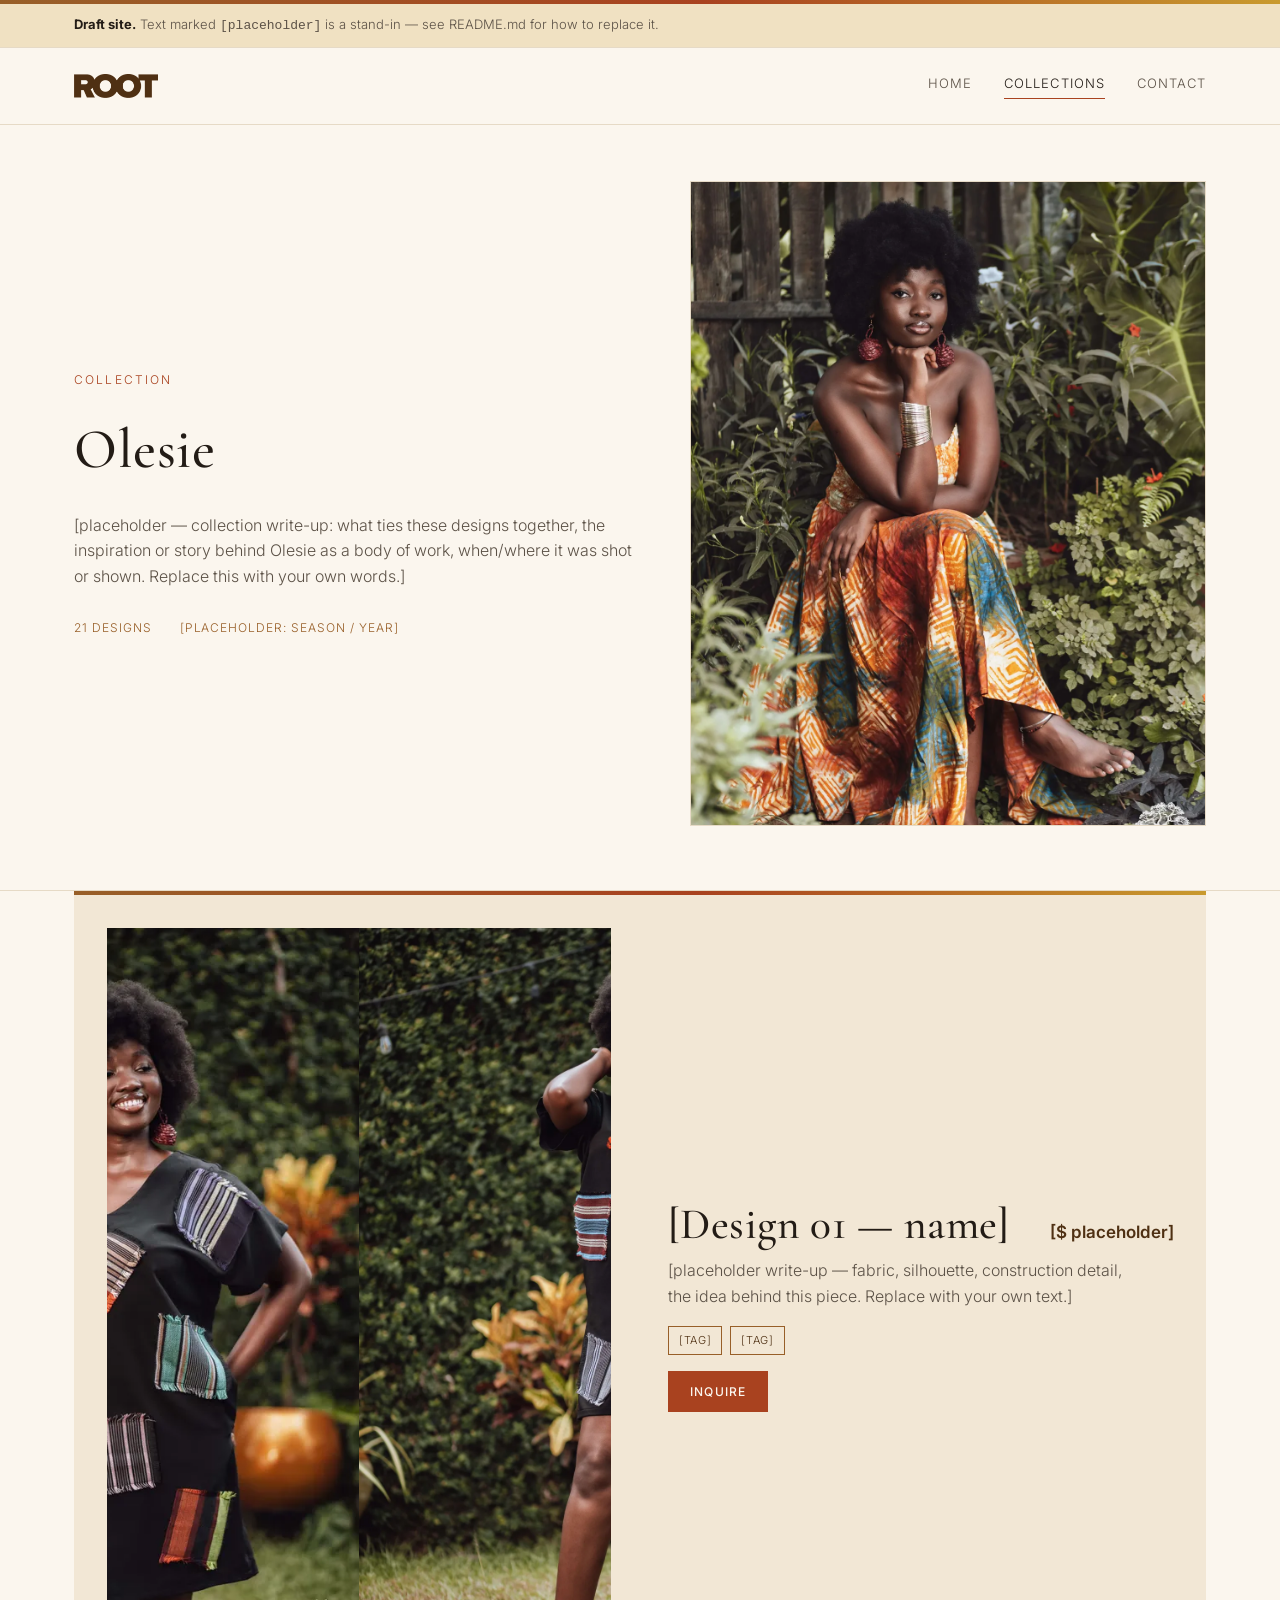
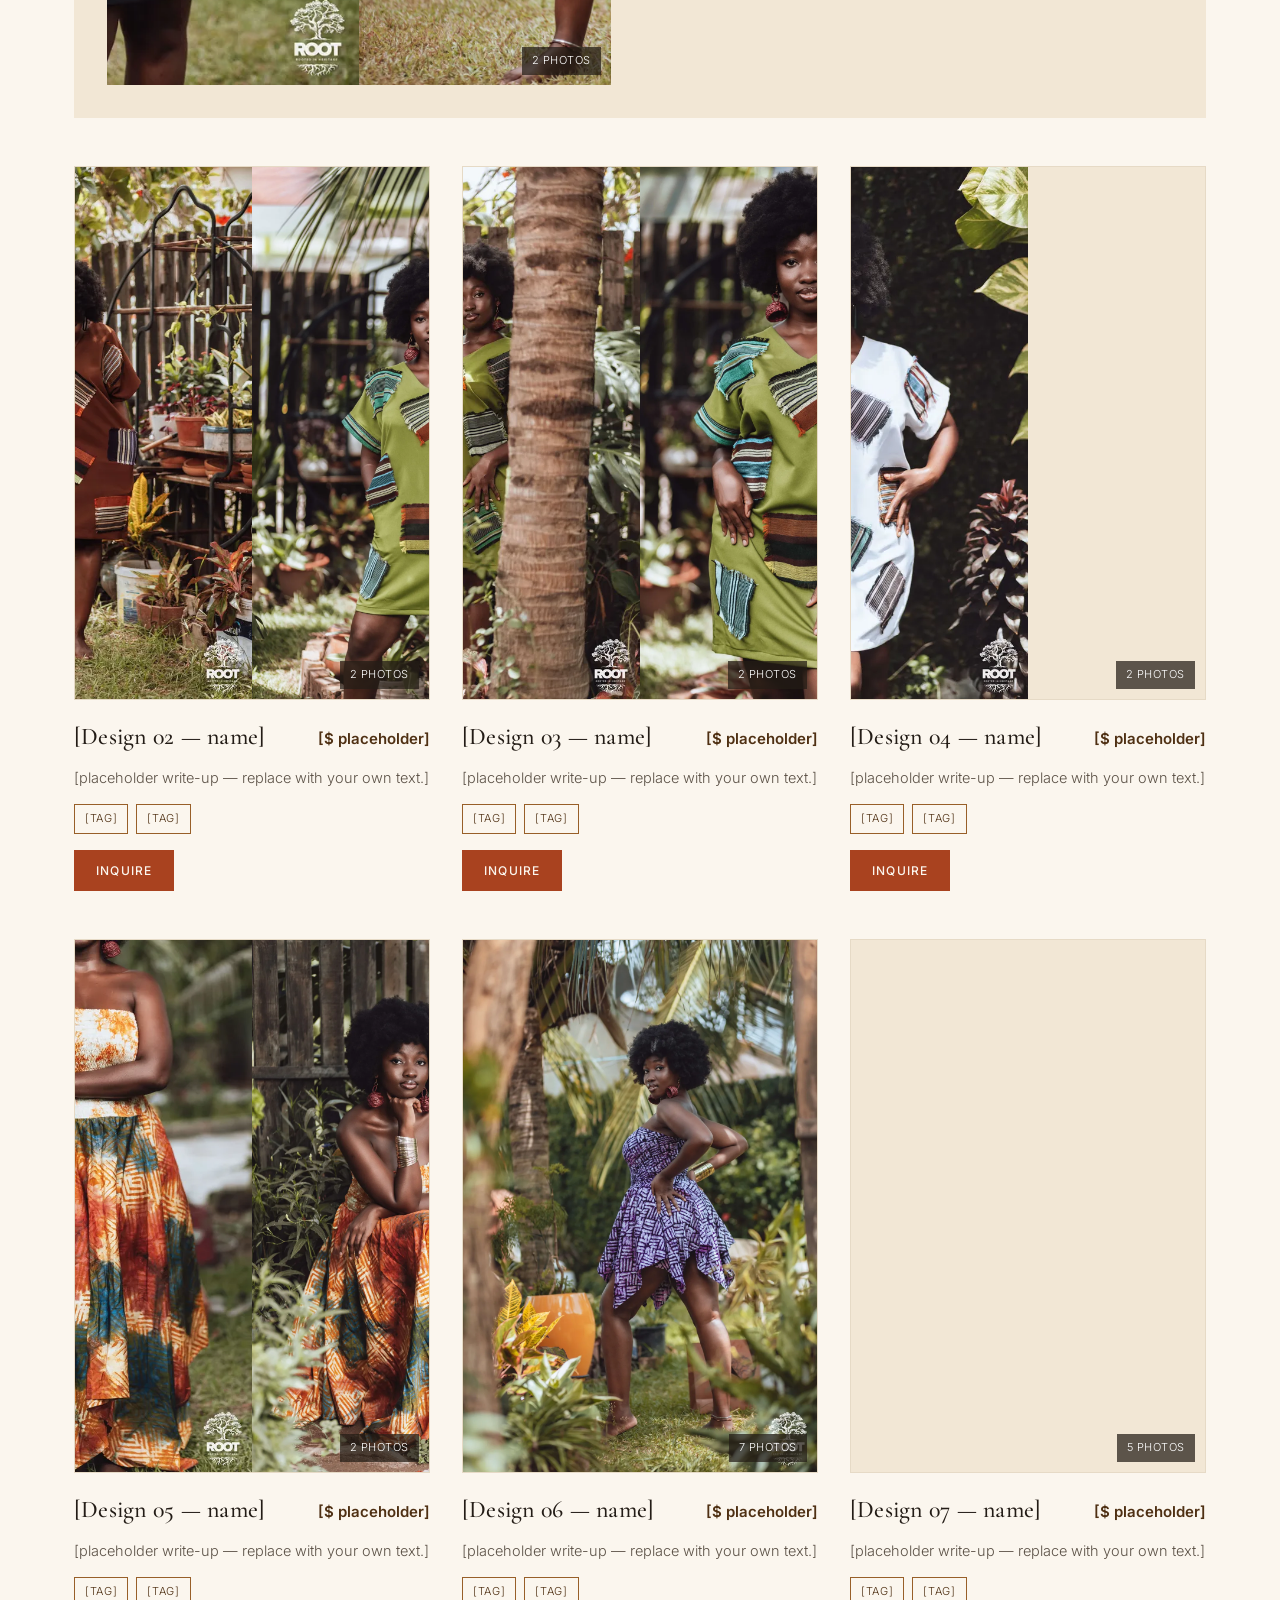
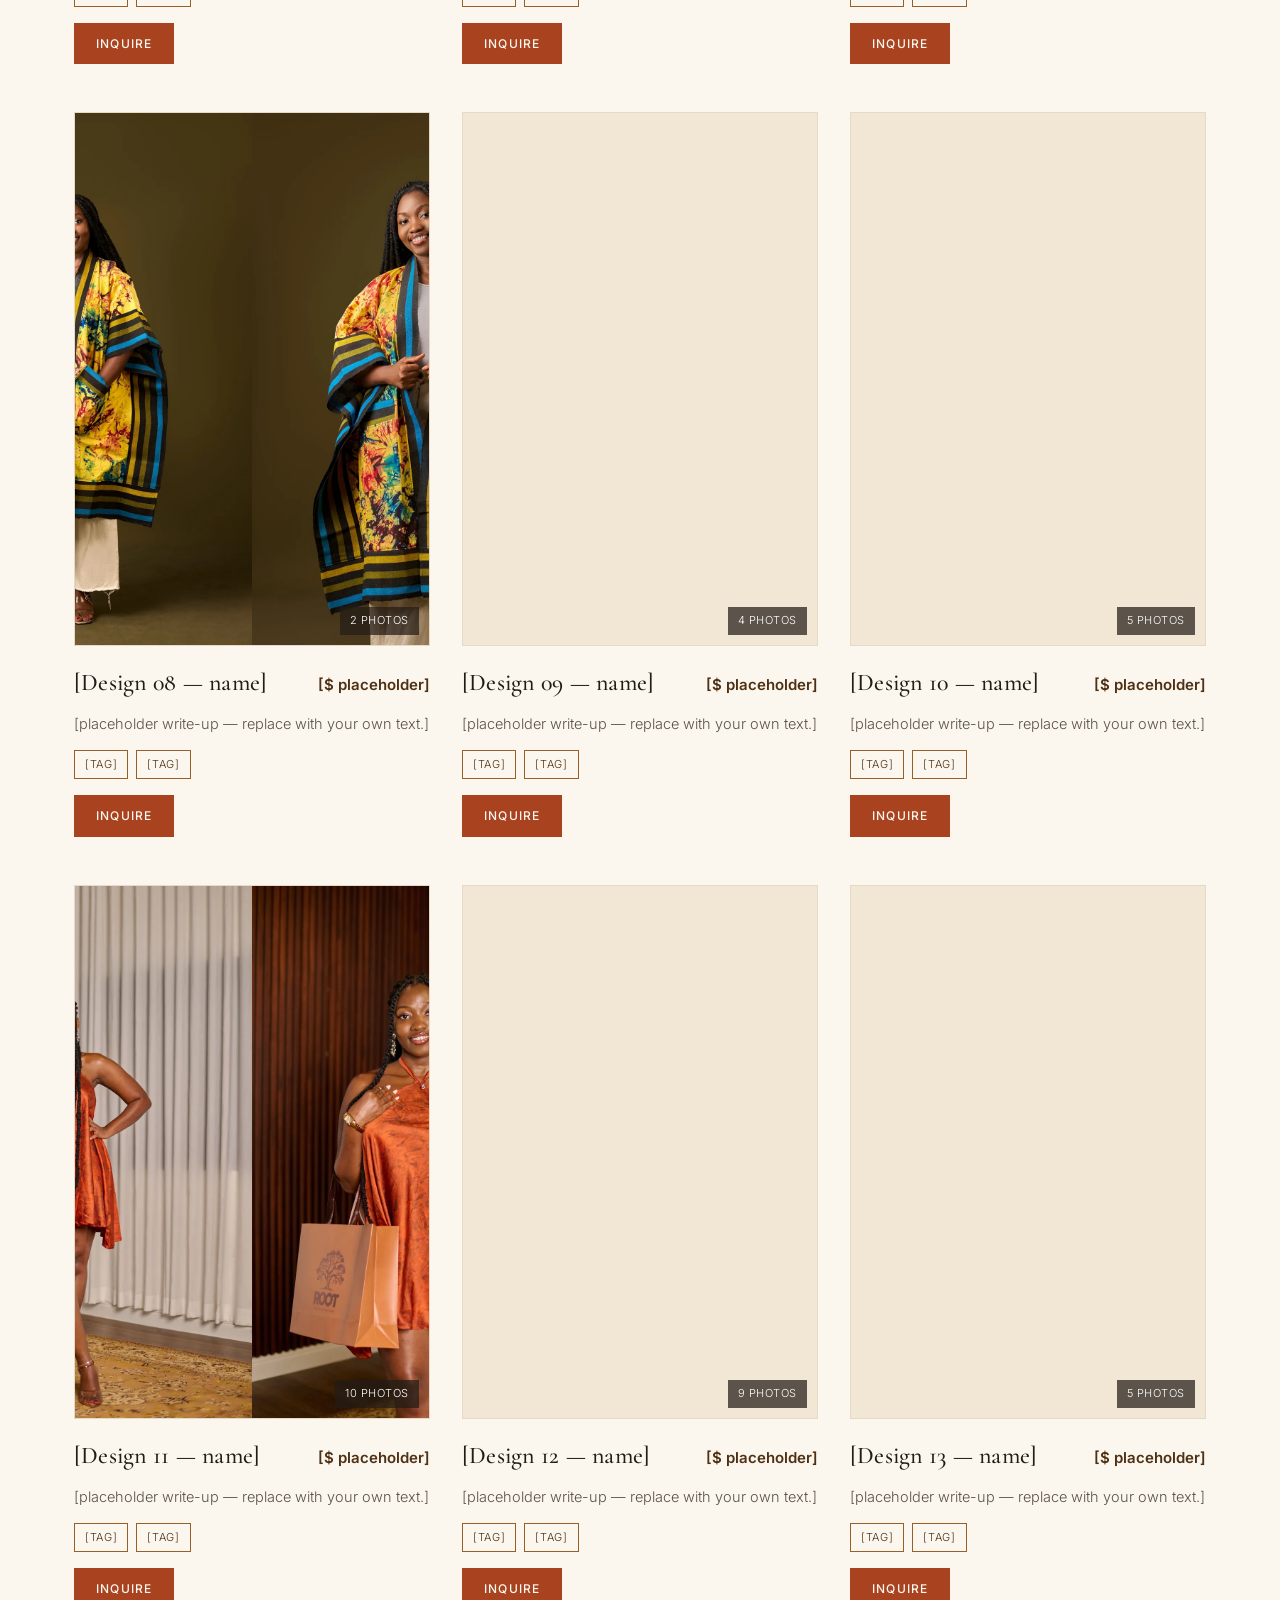
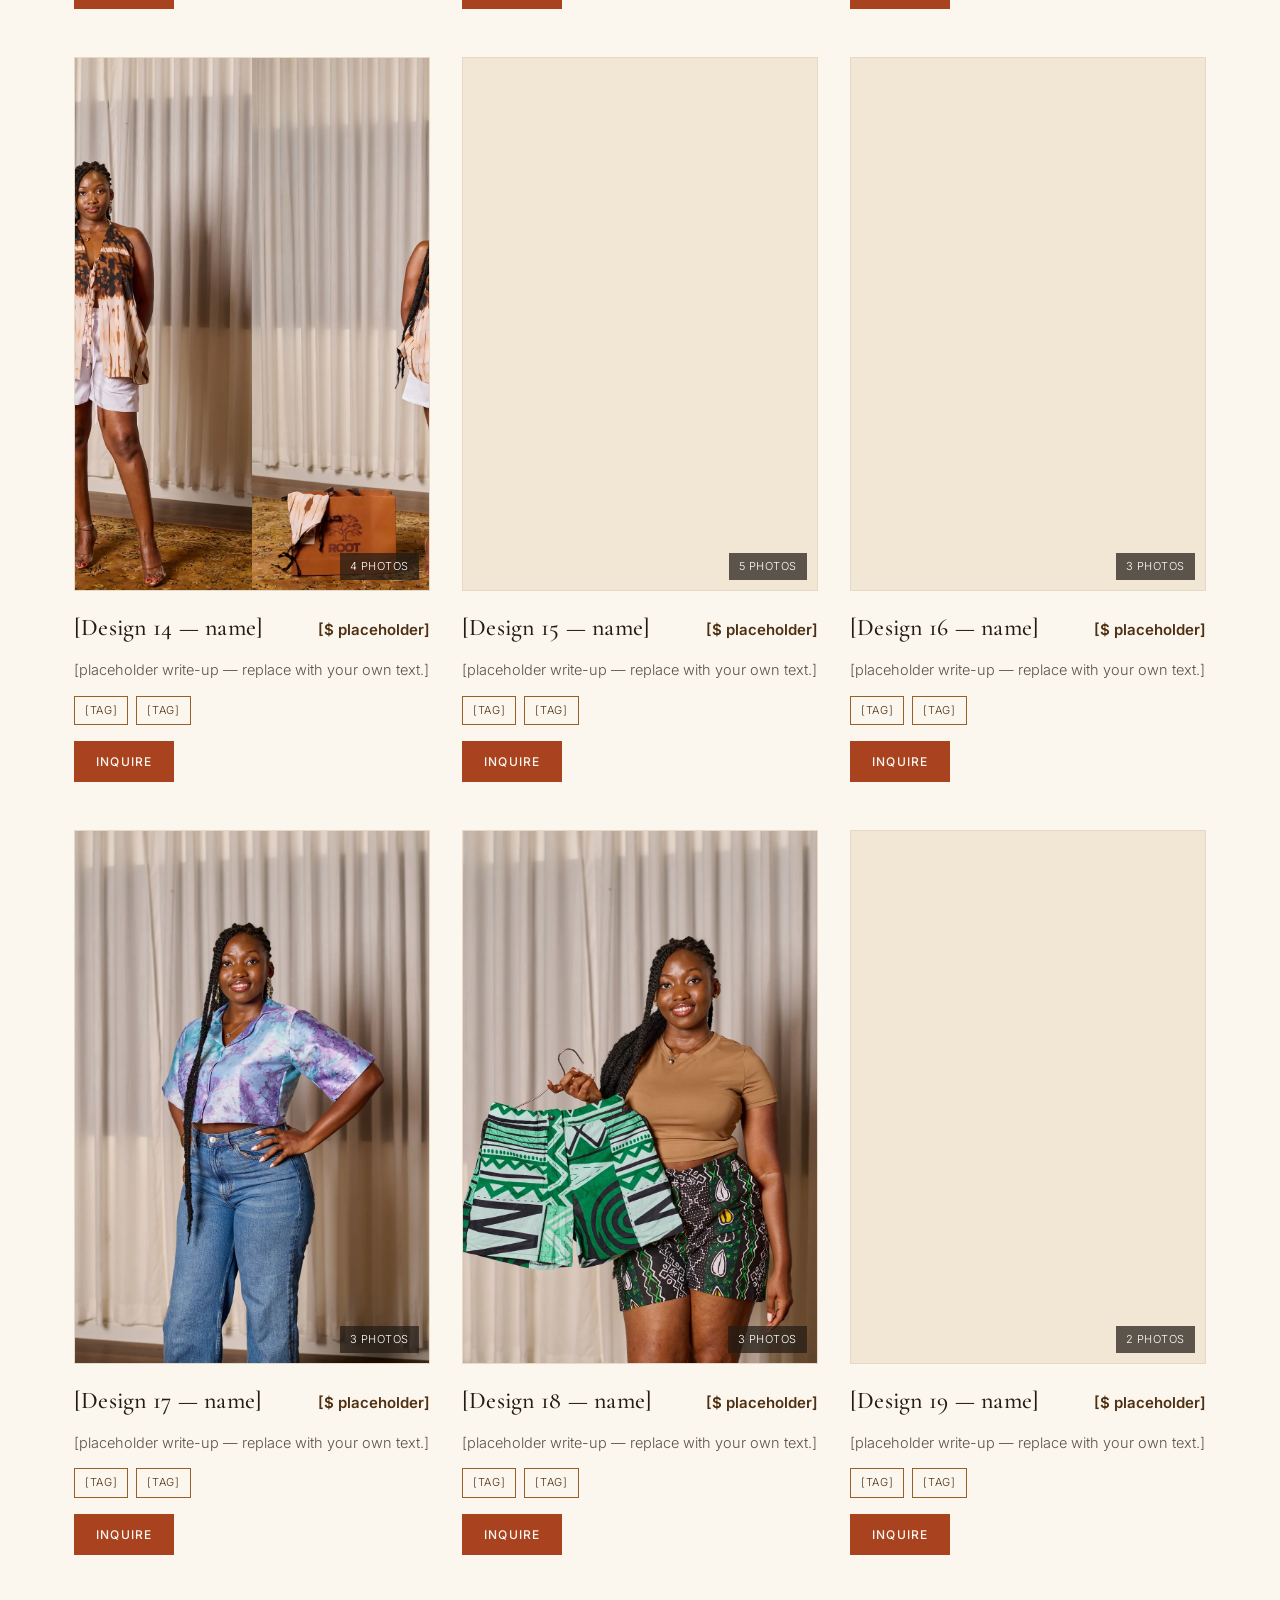
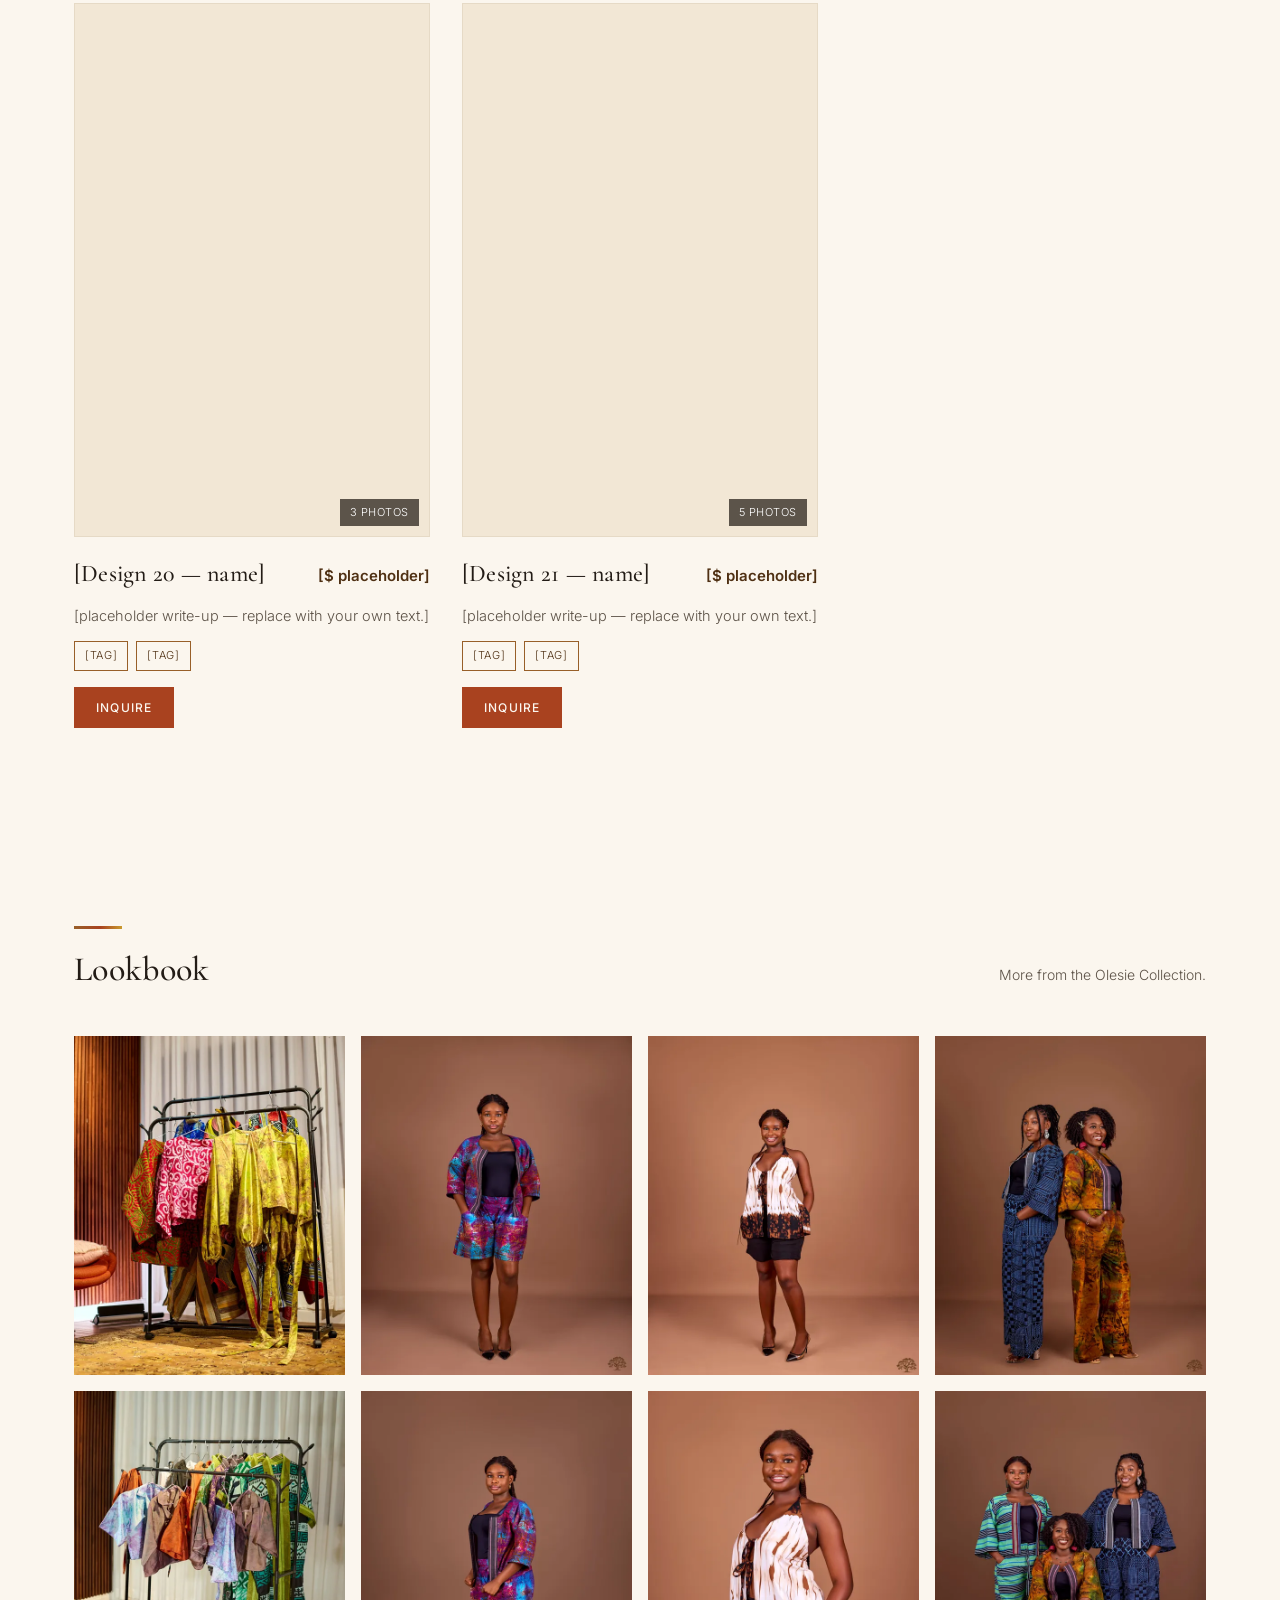
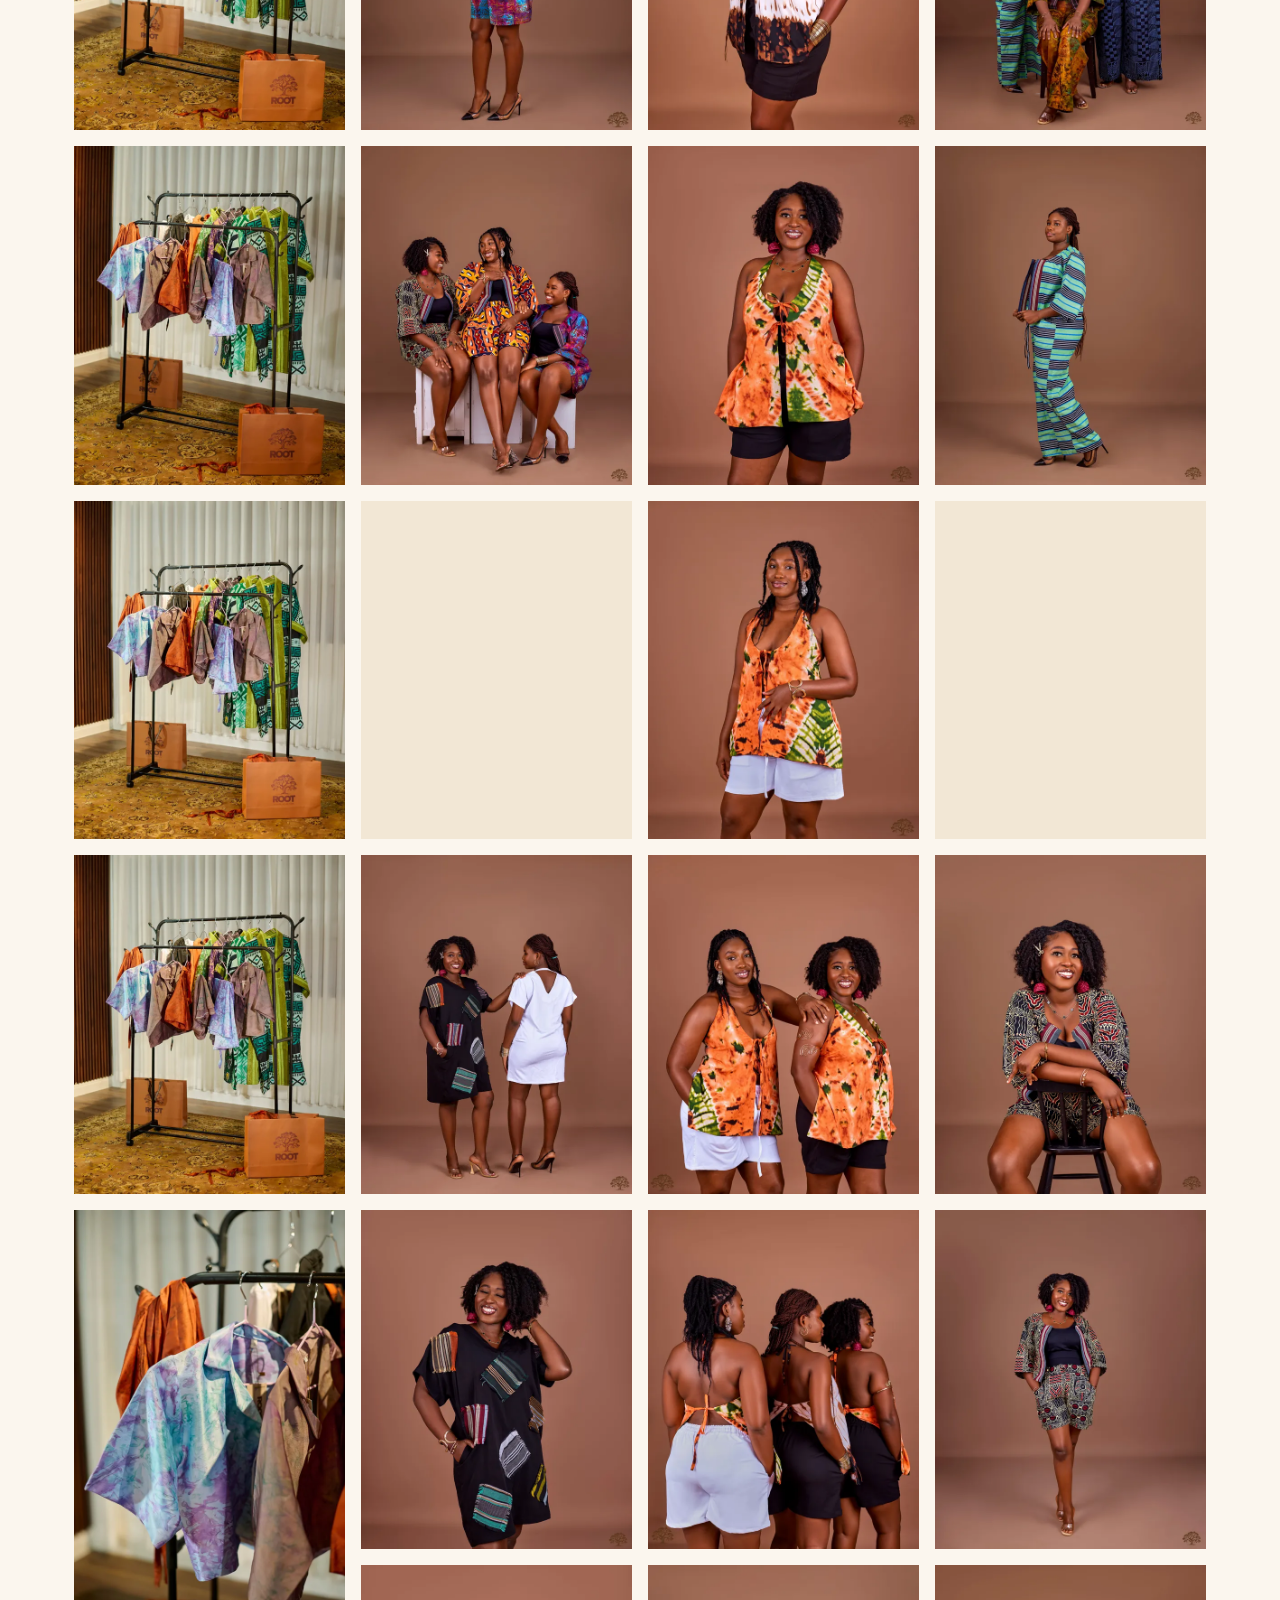
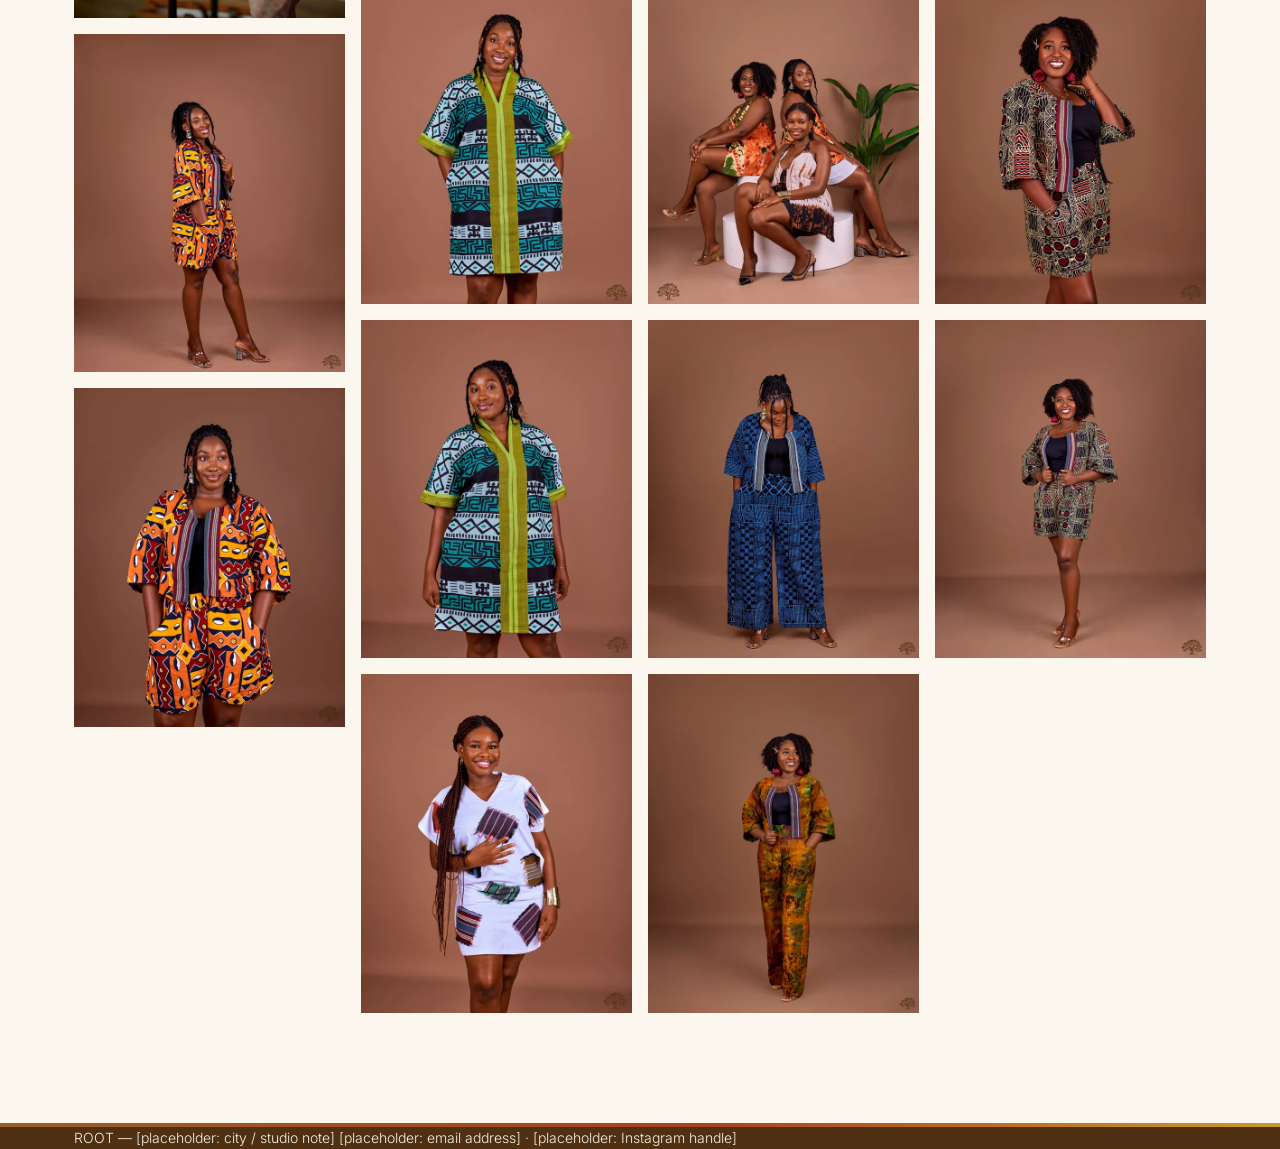
==== commit 441bfdad: "Add a headline image to the Olesie collection page The collection intro was text-only. Add a two-col" ====
--- a/collections/olesie.html
+++ b/collections/olesie.html
@@ -43,12 +43,17 @@
 
 <section class="collection-intro">
   <div class="wrap">
-    <span class="eyebrow">Collection</span>
-    <h1>Olesie</h1>
-    <p>[placeholder — collection write-up: what ties these designs together, the inspiration or story behind Olesie as a body of work, when/where it was shot or shown. Replace this with your own words.]</p>
-    <div class="meta-row">
-      <span>21 designs</span>
-      <span>[placeholder: season / year]</span>
+    <div class="collection-intro-copy">
+      <span class="eyebrow">Collection</span>
+      <h1>Olesie</h1>
+      <p>[placeholder — collection write-up: what ties these designs together, the inspiration or story behind Olesie as a body of work, when/where it was shot or shown. Replace this with your own words.]</p>
+      <div class="meta-row">
+        <span>21 designs</span>
+        <span>[placeholder: season / year]</span>
+      </div>
+    </div>
+    <div class="collection-headline">
+      <img src="../images/olesie/gallery/highlights/4F6A9742-1200.webp" width="1200" height="1500" alt="Orange and teal skirt and top, full-length standing view" loading="eager" fetchpriority="high" decoding="async">
     </div>
   </div>
 </section>
--- a/css/style.css
+++ b/css/style.css
@@ -582,8 +582,15 @@
 /* ---------- collection intro ---------- */
 
 .collection-intro {
-  padding: 64px 0 16px;
+  padding: 56px 0 64px;
   border-bottom: 1px solid var(--color-line);
+}
+
+.collection-intro .wrap {
+  display: grid;
+  grid-template-columns: 1.1fr 1fr;
+  gap: 48px;
+  align-items: center;
 }
 
 .collection-intro .eyebrow {
@@ -609,11 +616,29 @@
   display: flex;
   gap: 28px;
   margin-top: 28px;
-  padding-bottom: 40px;
   font-size: 12px;
   letter-spacing: 0.08em;
   text-transform: uppercase;
   color: var(--color-brand);
+}
+
+.collection-headline {
+  aspect-ratio: 4 / 5;
+  overflow: hidden;
+  border: 1px solid var(--color-line);
+  background: var(--color-surface);
+}
+
+.collection-headline img {
+  width: 100%;
+  height: 100%;
+  object-fit: cover;
+  display: block;
+}
+
+@media (max-width: 860px) {
+  .collection-intro .wrap { grid-template-columns: 1fr; gap: 28px; }
+  .collection-headline { order: -1; aspect-ratio: 16 / 10; }
 }
 
 /* ---------- utilities ---------- */
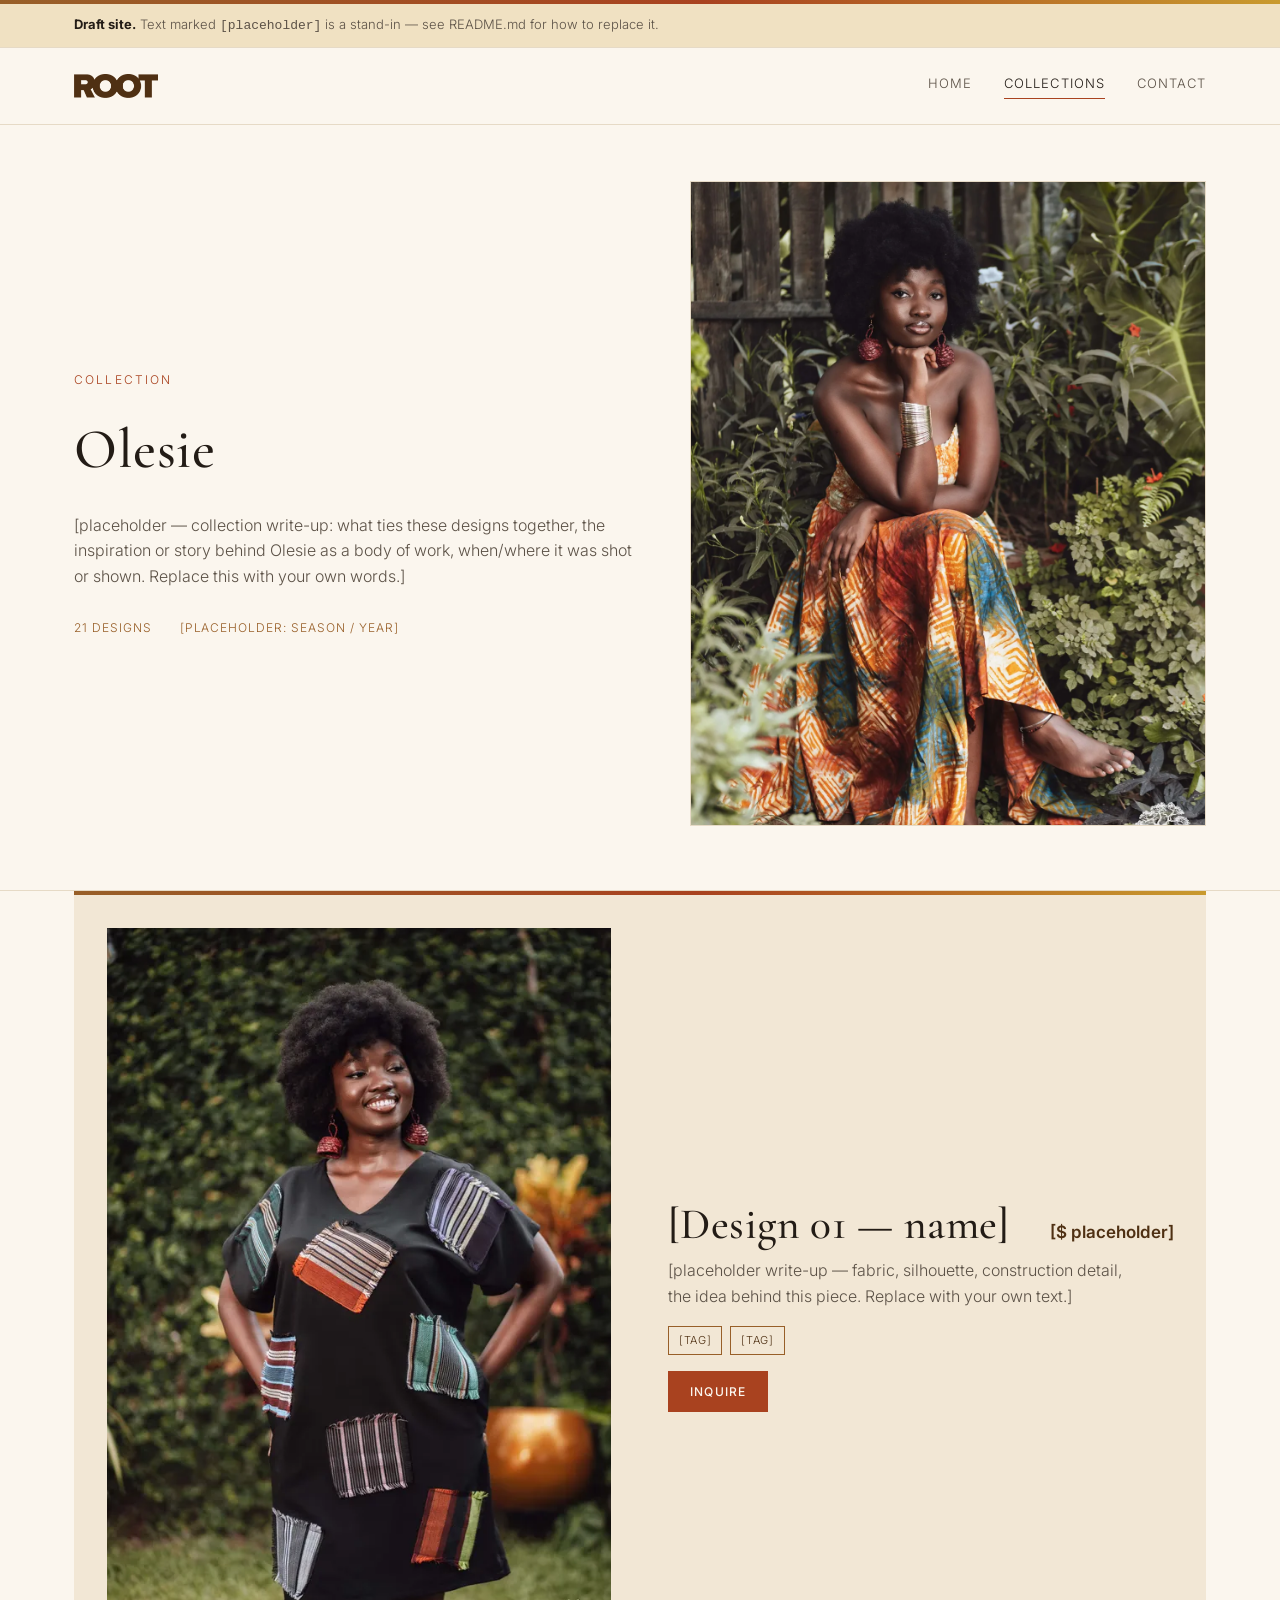
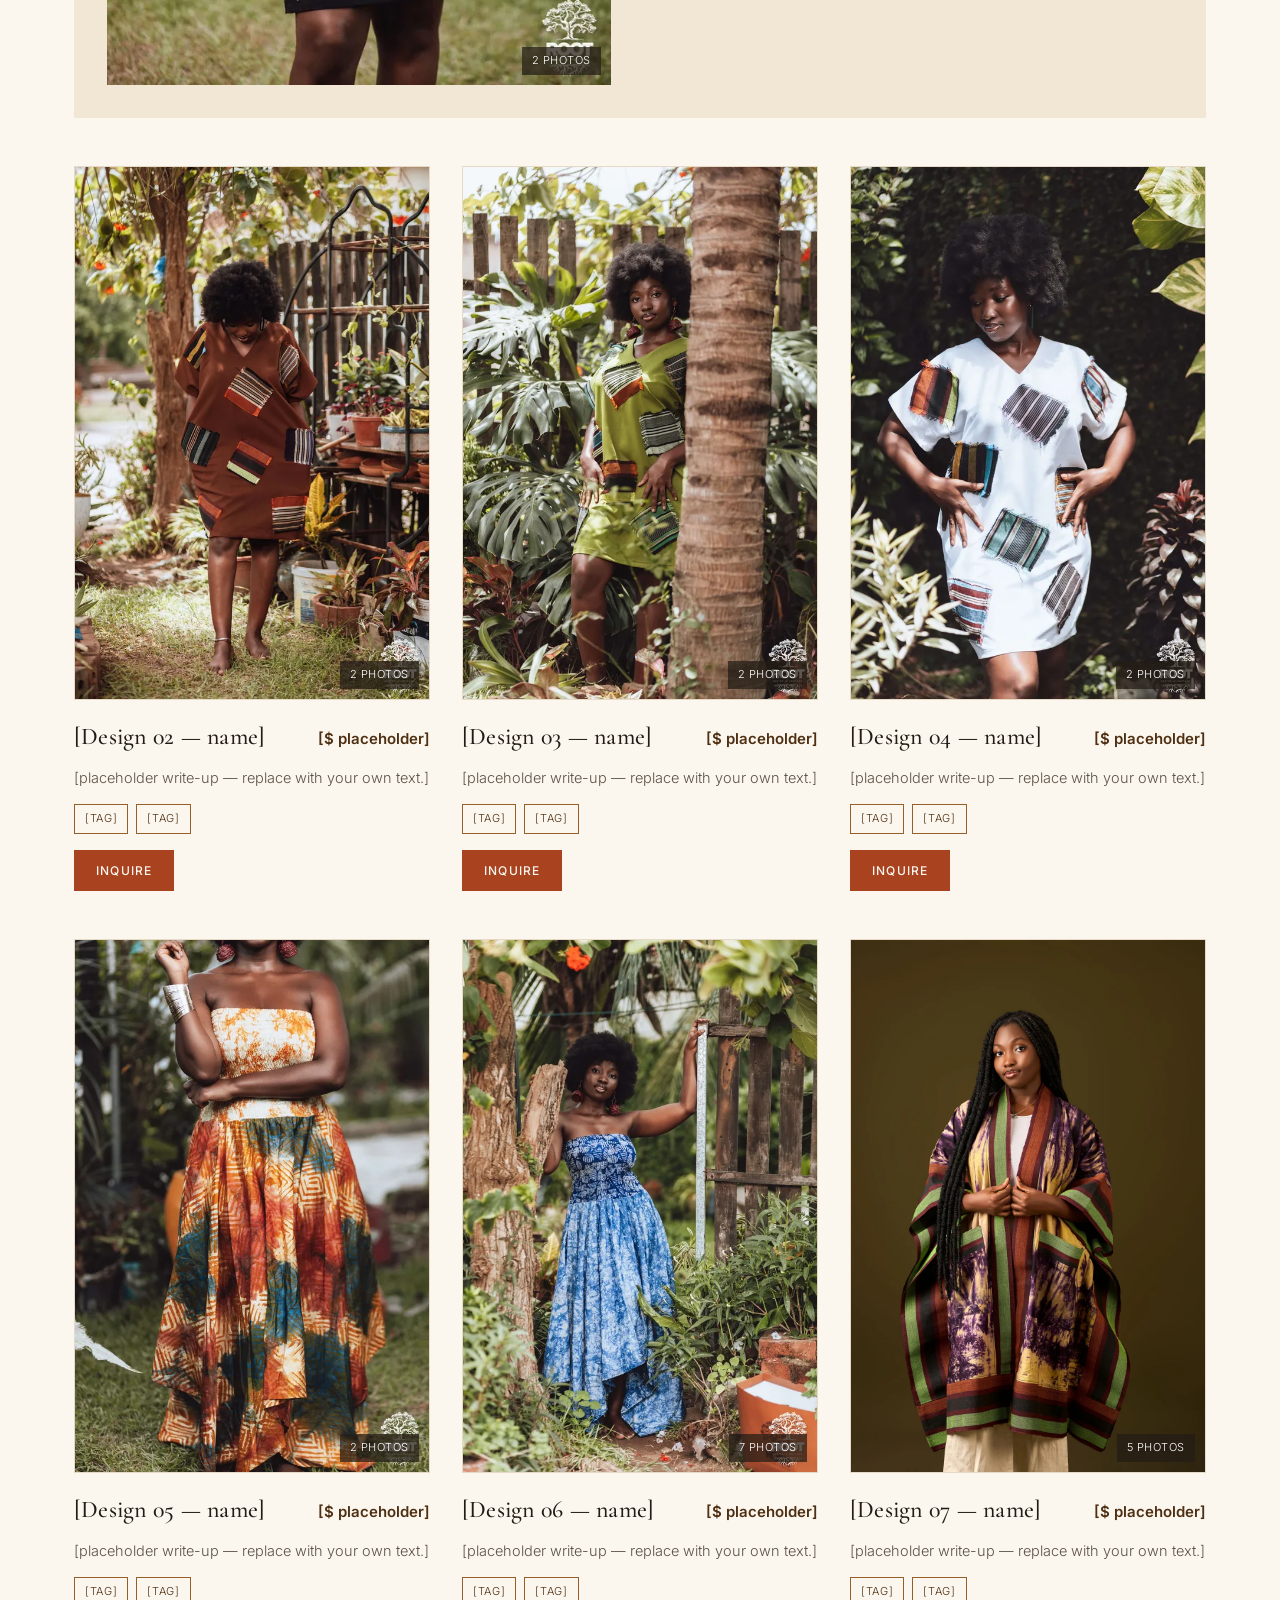
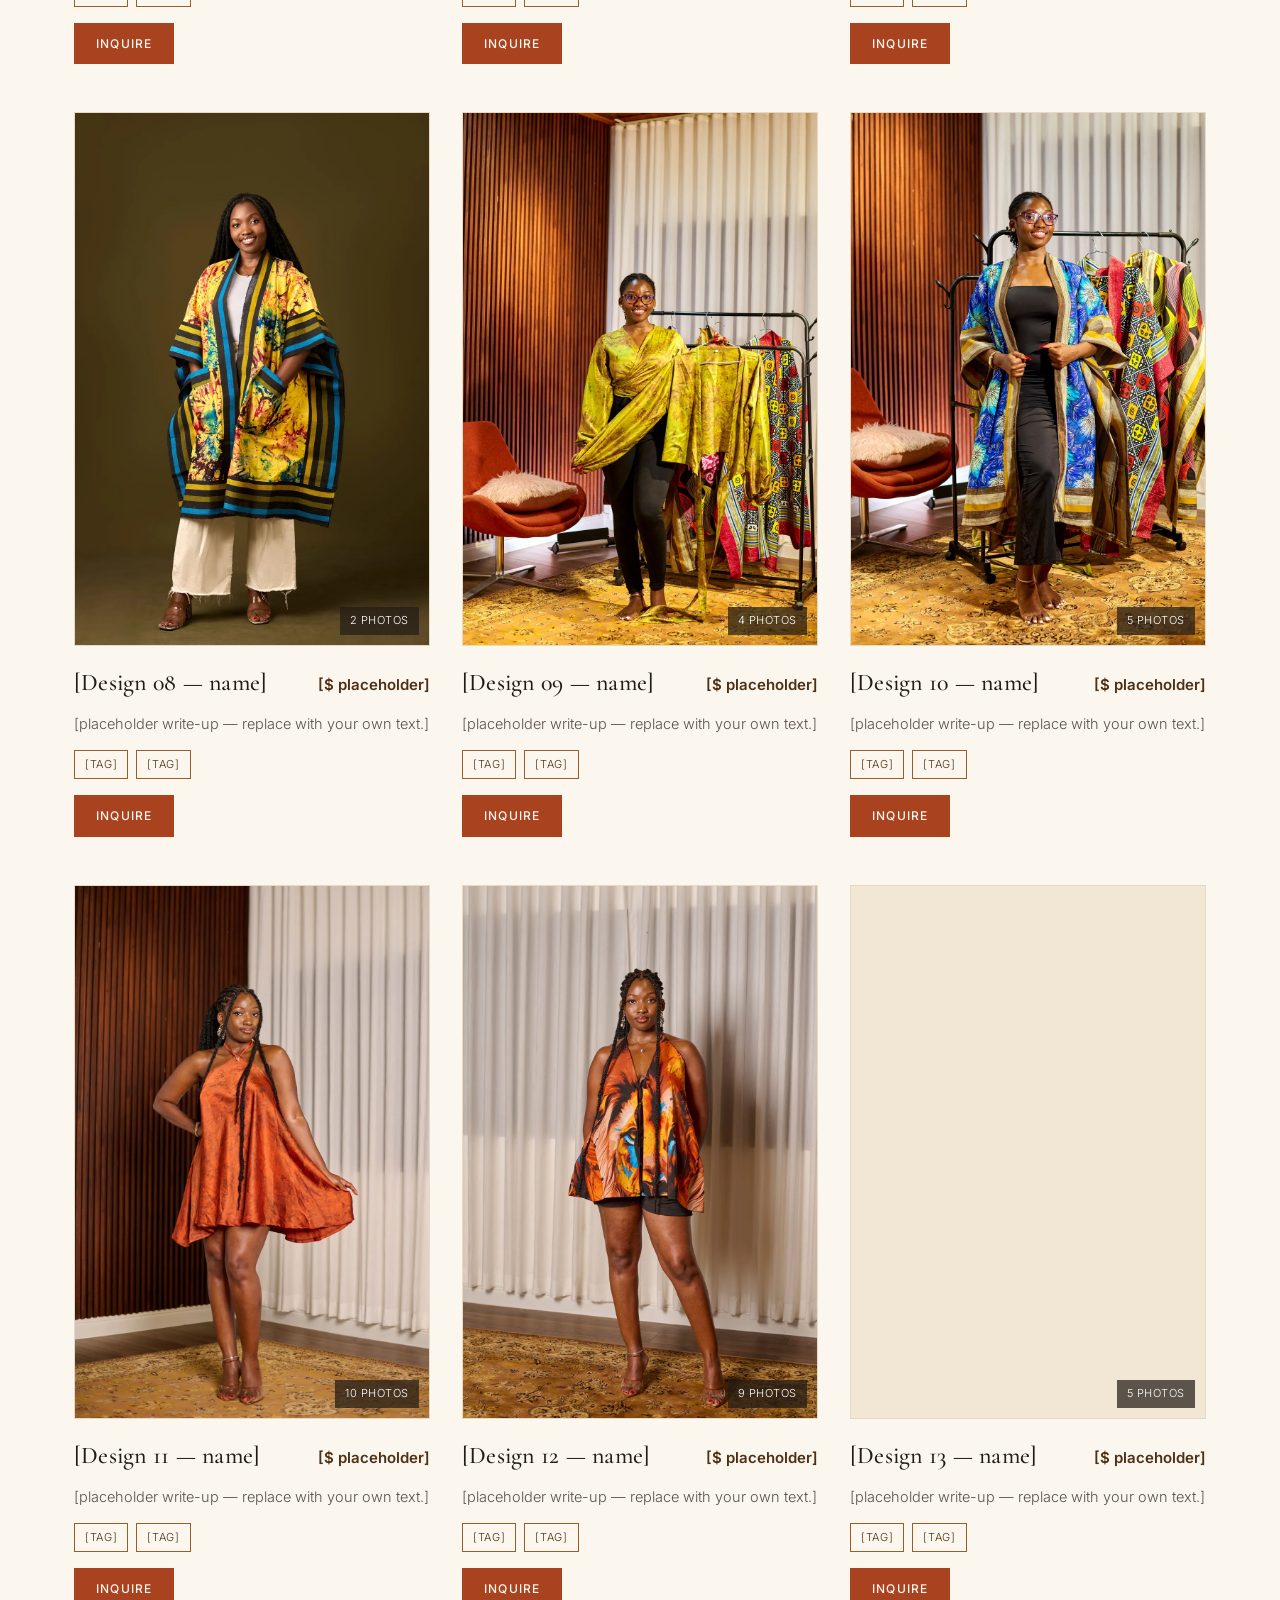
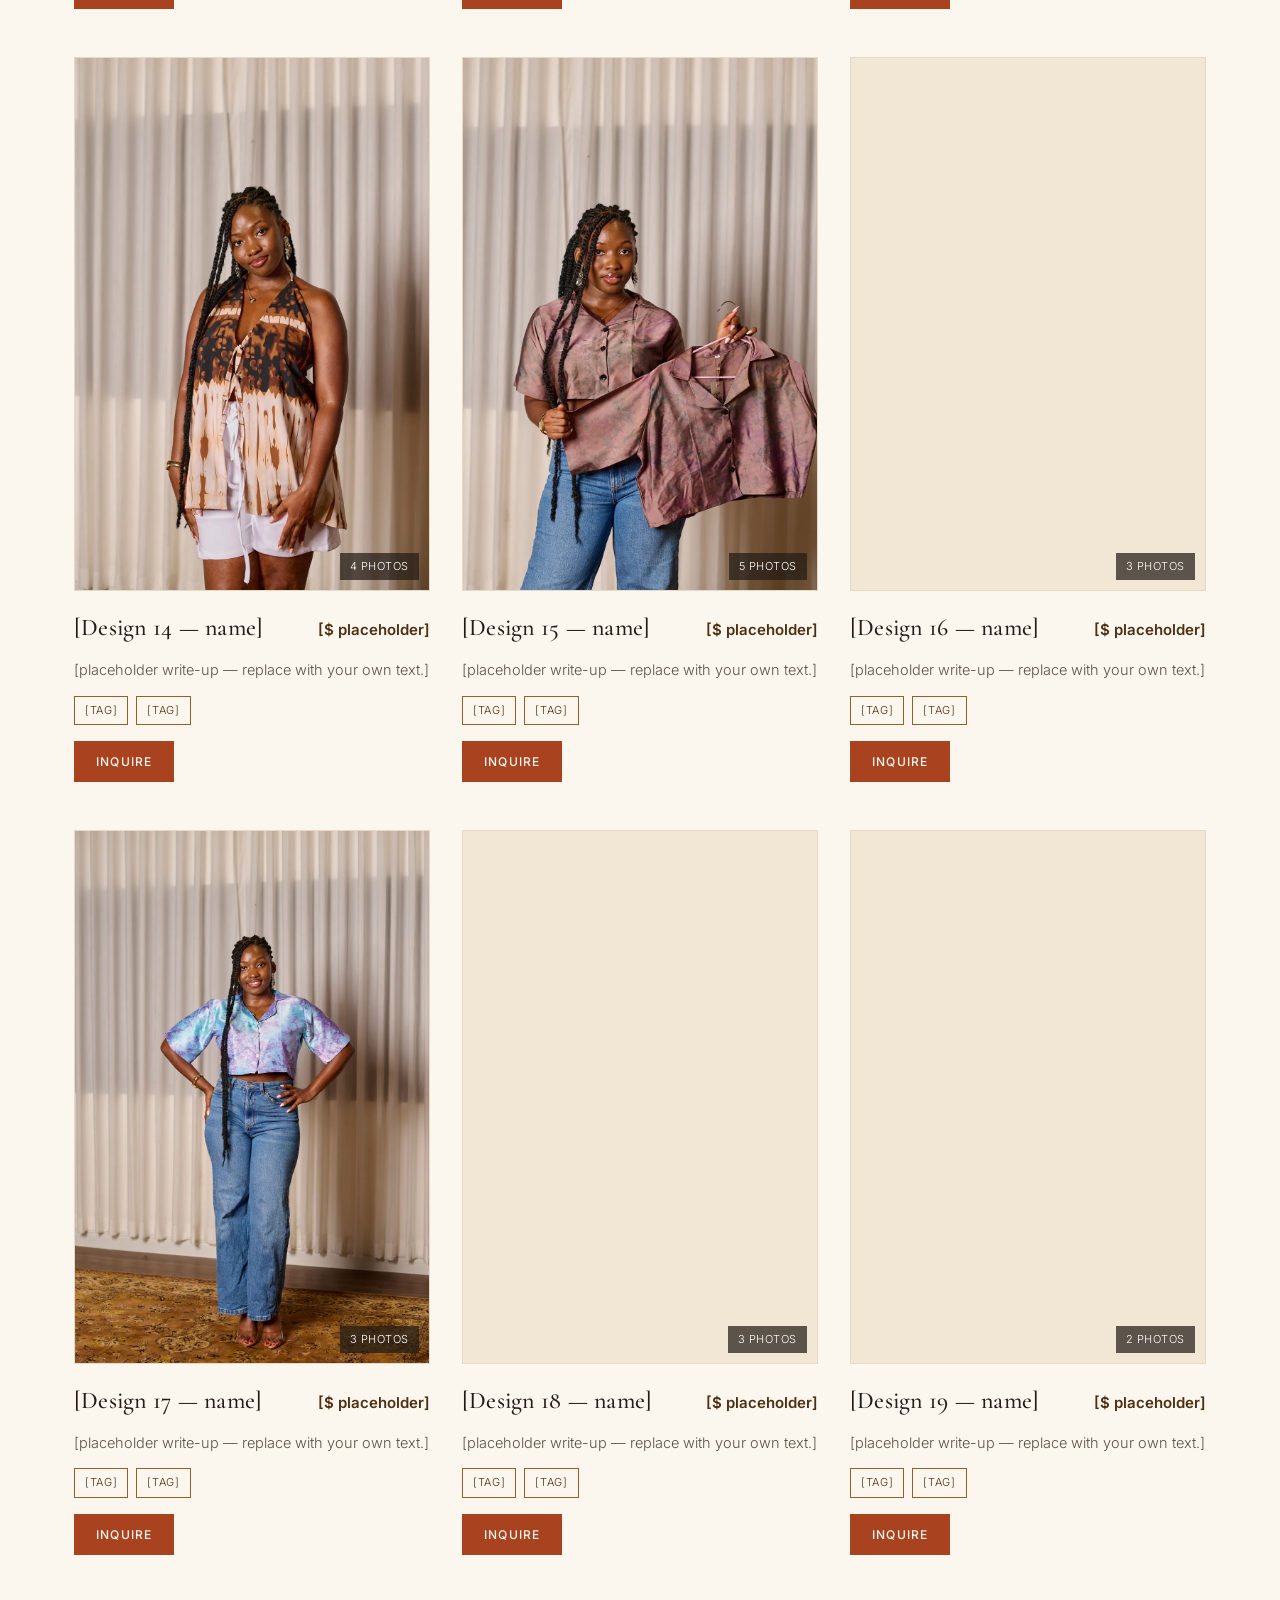
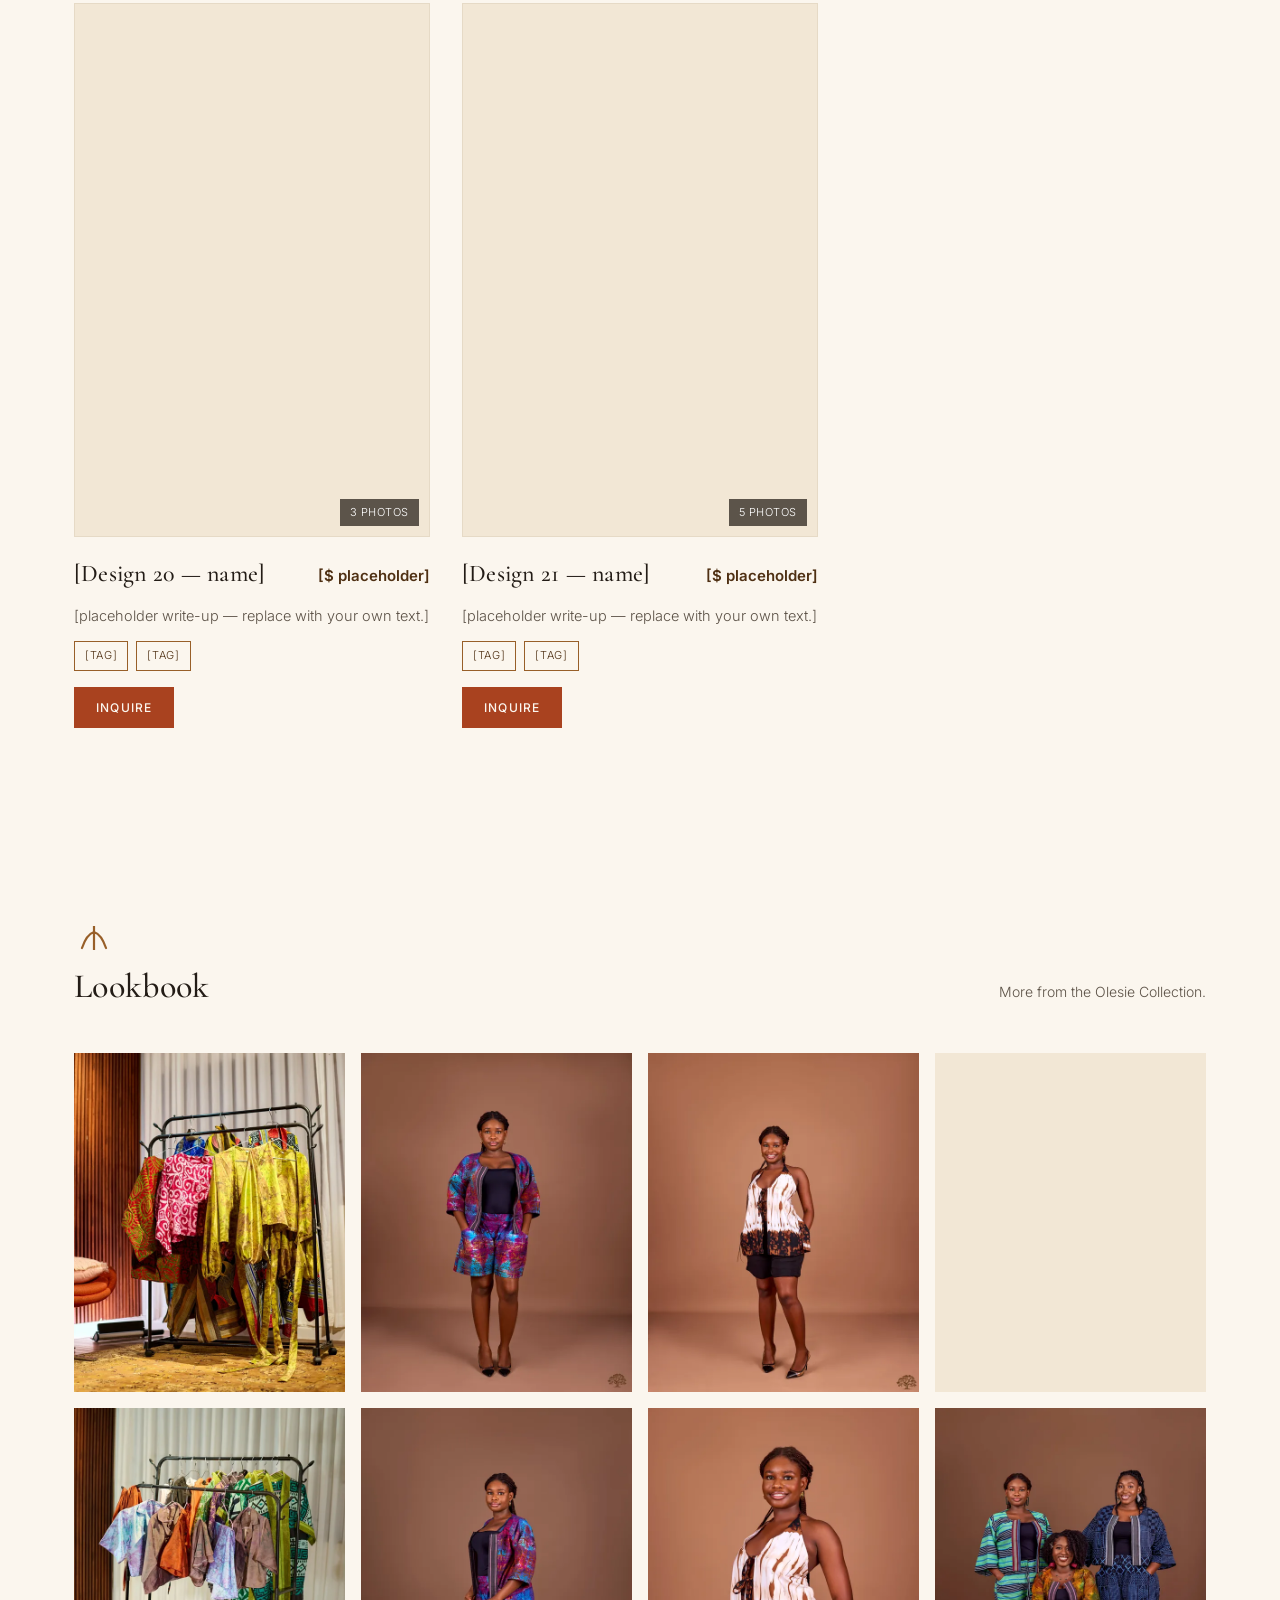
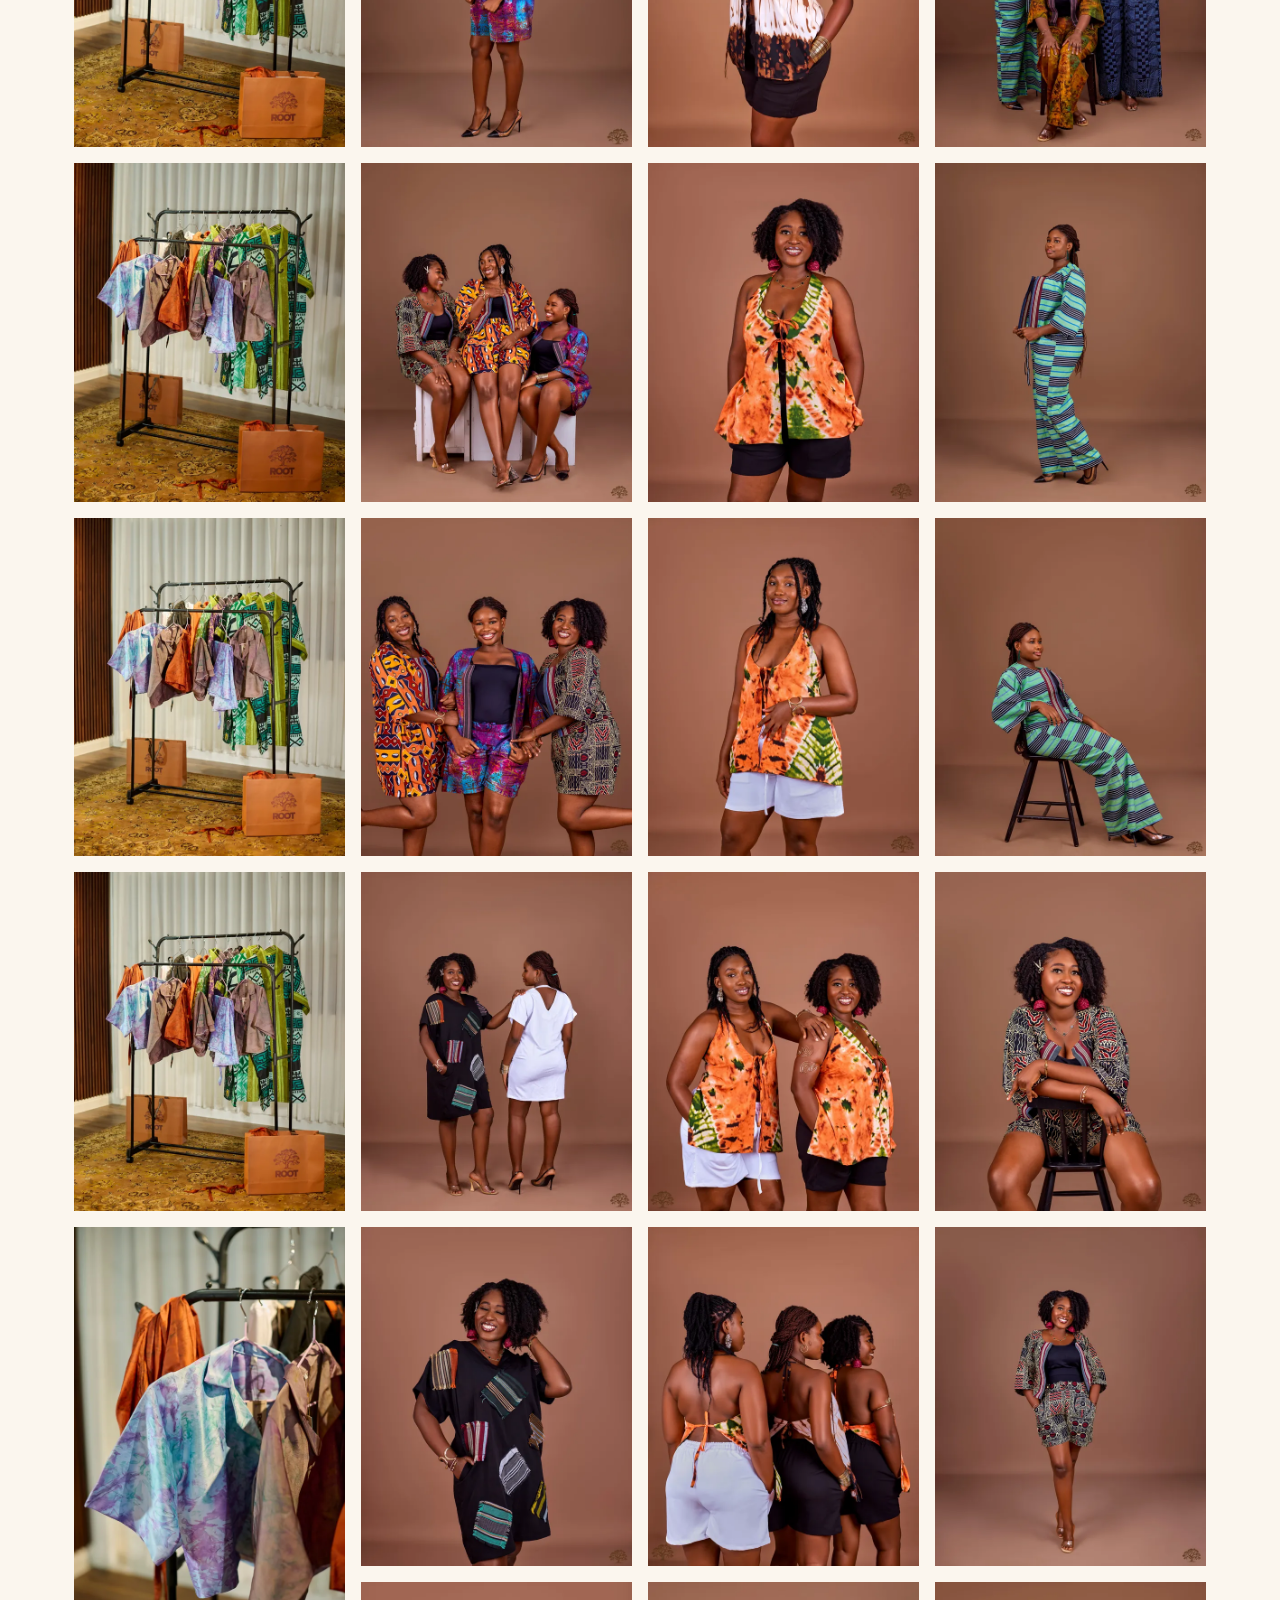
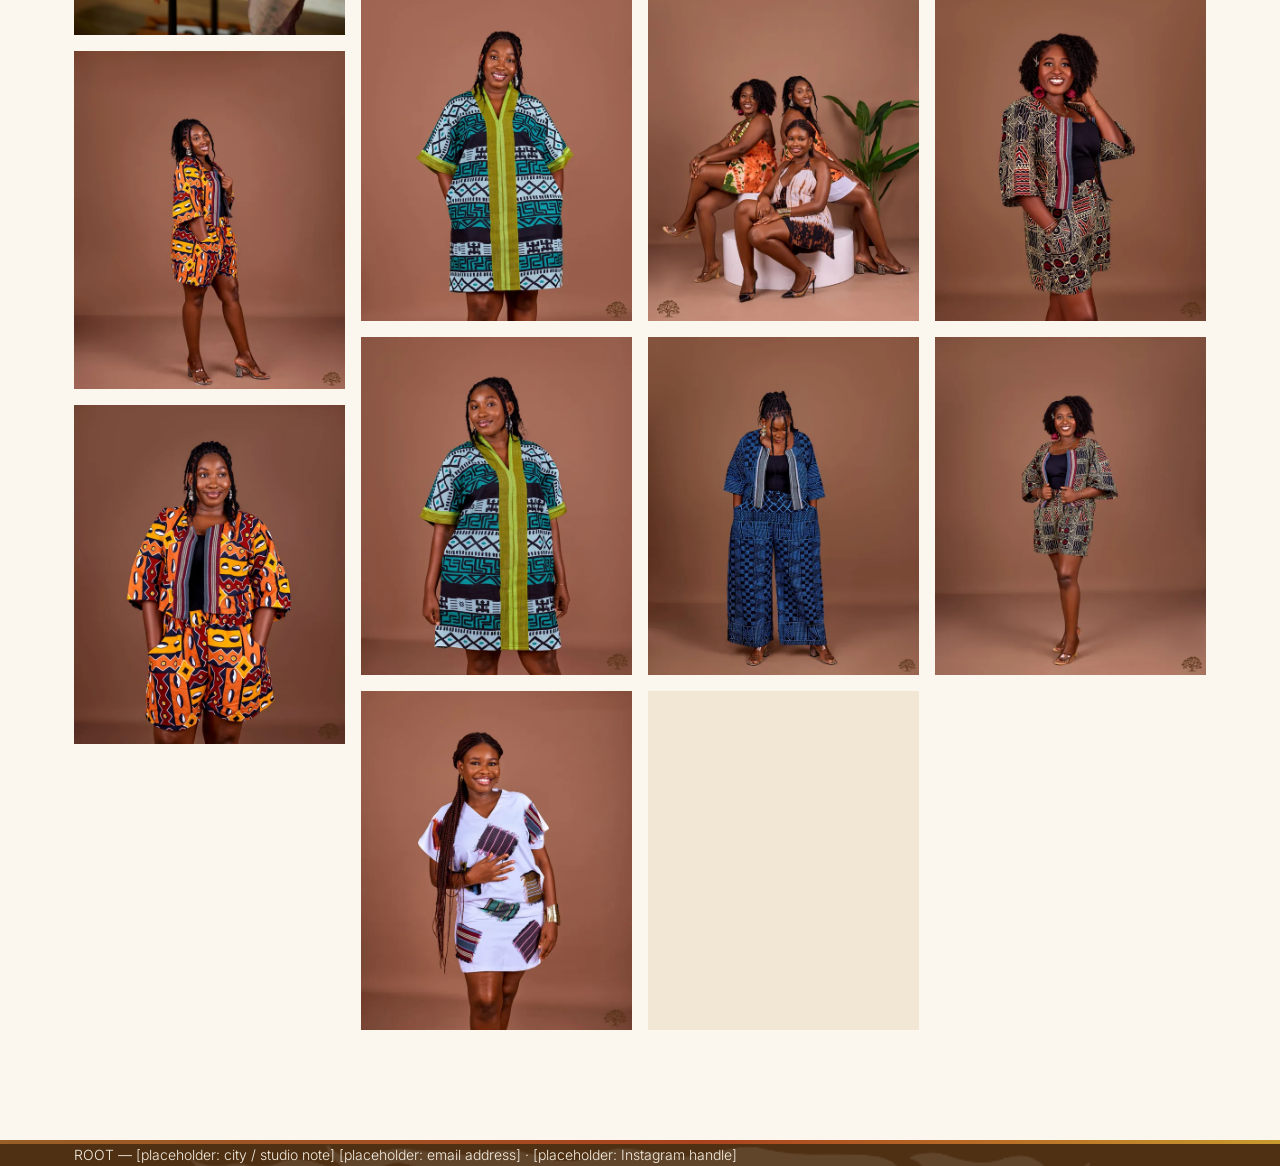
==== commit 40bb363a: "Weave the tree/roots motif through the rest of the UI - Section heading dividers (Portfolio, Lookboo" ====
--- a/collections/olesie.html
+++ b/collections/olesie.html
@@ -508,6 +508,7 @@
 </main>
 
 <footer class="site-footer" id="contact">
+  <img class="footer-roots-decor" src="../images/brand/roots-motif.png" alt="" aria-hidden="true">
   <div class="wrap">
     <span>ROOT — [placeholder: city / studio note]</span>
     <span>[placeholder: email address] · [placeholder: Instagram handle]</span>
--- a/css/style.css
+++ b/css/style.css
@@ -221,16 +221,23 @@
 }
 
 .hero-photo-col {
-  aspect-ratio: 2 / 3;
-  overflow: hidden;
-  border: 1px solid var(--color-line);
-  background: var(--color-surface);
-}
-
-.hero-photo-col img {
-  width: 100%;
-  height: 100%;
-  object-fit: cover;
+  display: flex;
+  flex-direction: column;
+  align-items: center;
+  justify-content: center;
+  gap: 4px;
+  padding: 12px 0 28px;
+}
+
+.hero-emblem-tree {
+  width: min(380px, 78%);
+  height: auto;
+  display: block;
+}
+
+.hero-emblem-roots {
+  width: min(460px, 92%);
+  height: auto;
   display: block;
 }
 
@@ -252,10 +259,10 @@
 .section-head h2::before {
   content: "";
   display: block;
-  width: 48px;
-  height: 3px;
-  margin-bottom: 14px;
-  background: var(--gradient-brand);
+  width: 40px;
+  height: 24px;
+  margin-bottom: 10px;
+  background: url("data:image/svg+xml,%3Csvg xmlns='http://www.w3.org/2000/svg' viewBox='0 0 40 24'%3E%3Cpath d='M20 0 V6 C14 8 11 13 8 22 M20 6 C20 12 20 17 20 24 M20 6 C26 8 29 13 32 22' fill='none' stroke='%23985f28' stroke-width='2.2' stroke-linecap='round'/%3E%3C/svg%3E") no-repeat center / contain;
 }
 
 .section-head .section-note {
@@ -284,6 +291,27 @@
 
 /* ---------- collections grid (homepage) ---------- */
 
+main.wrap {
+  position: relative;
+}
+
+.collections-decor {
+  position: absolute;
+  top: 24px;
+  right: -20px;
+  width: min(380px, 40%);
+  height: auto;
+  opacity: 0.06;
+  pointer-events: none;
+  z-index: 0;
+}
+
+.section-head,
+.collections-grid {
+  position: relative;
+  z-index: 1;
+}
+
 .collections-grid {
   display: flex;
   flex-wrap: wrap;
@@ -378,6 +406,10 @@
   height: 100%;
   object-fit: cover;
   display: block;
+}
+
+.design-photo img[hidden] {
+  display: none;
 }
 
 .photo-count {
@@ -670,11 +702,31 @@
 /* ---------- footer ---------- */
 
 .site-footer {
+  position: relative;
+  overflow: hidden;
   background: var(--color-brand-dark);
   color: var(--color-on-deep);
   font-size: 14px;
   border-top: 4px solid;
   border-image: var(--gradient-brand) 1;
+}
+
+.footer-roots-decor {
+  position: absolute;
+  top: 0;
+  left: 50%;
+  transform: translateX(-50%);
+  width: min(900px, 140%);
+  height: auto;
+  opacity: 0.1;
+  filter: brightness(0) invert(1);
+  pointer-events: none;
+  z-index: 0;
+}
+
+.site-footer > .wrap {
+  position: relative;
+  z-index: 1;
 }
 
 .footer-grid {
@@ -732,7 +784,7 @@
 
 @media (max-width: 860px) {
   .hero-split .wrap { grid-template-columns: 1fr; gap: 36px; }
-  .hero-photo-col { order: -1; aspect-ratio: 4 / 5; }
+  .hero-photo-col { order: -1; }
   .header-cta { display: none; }
 }
 
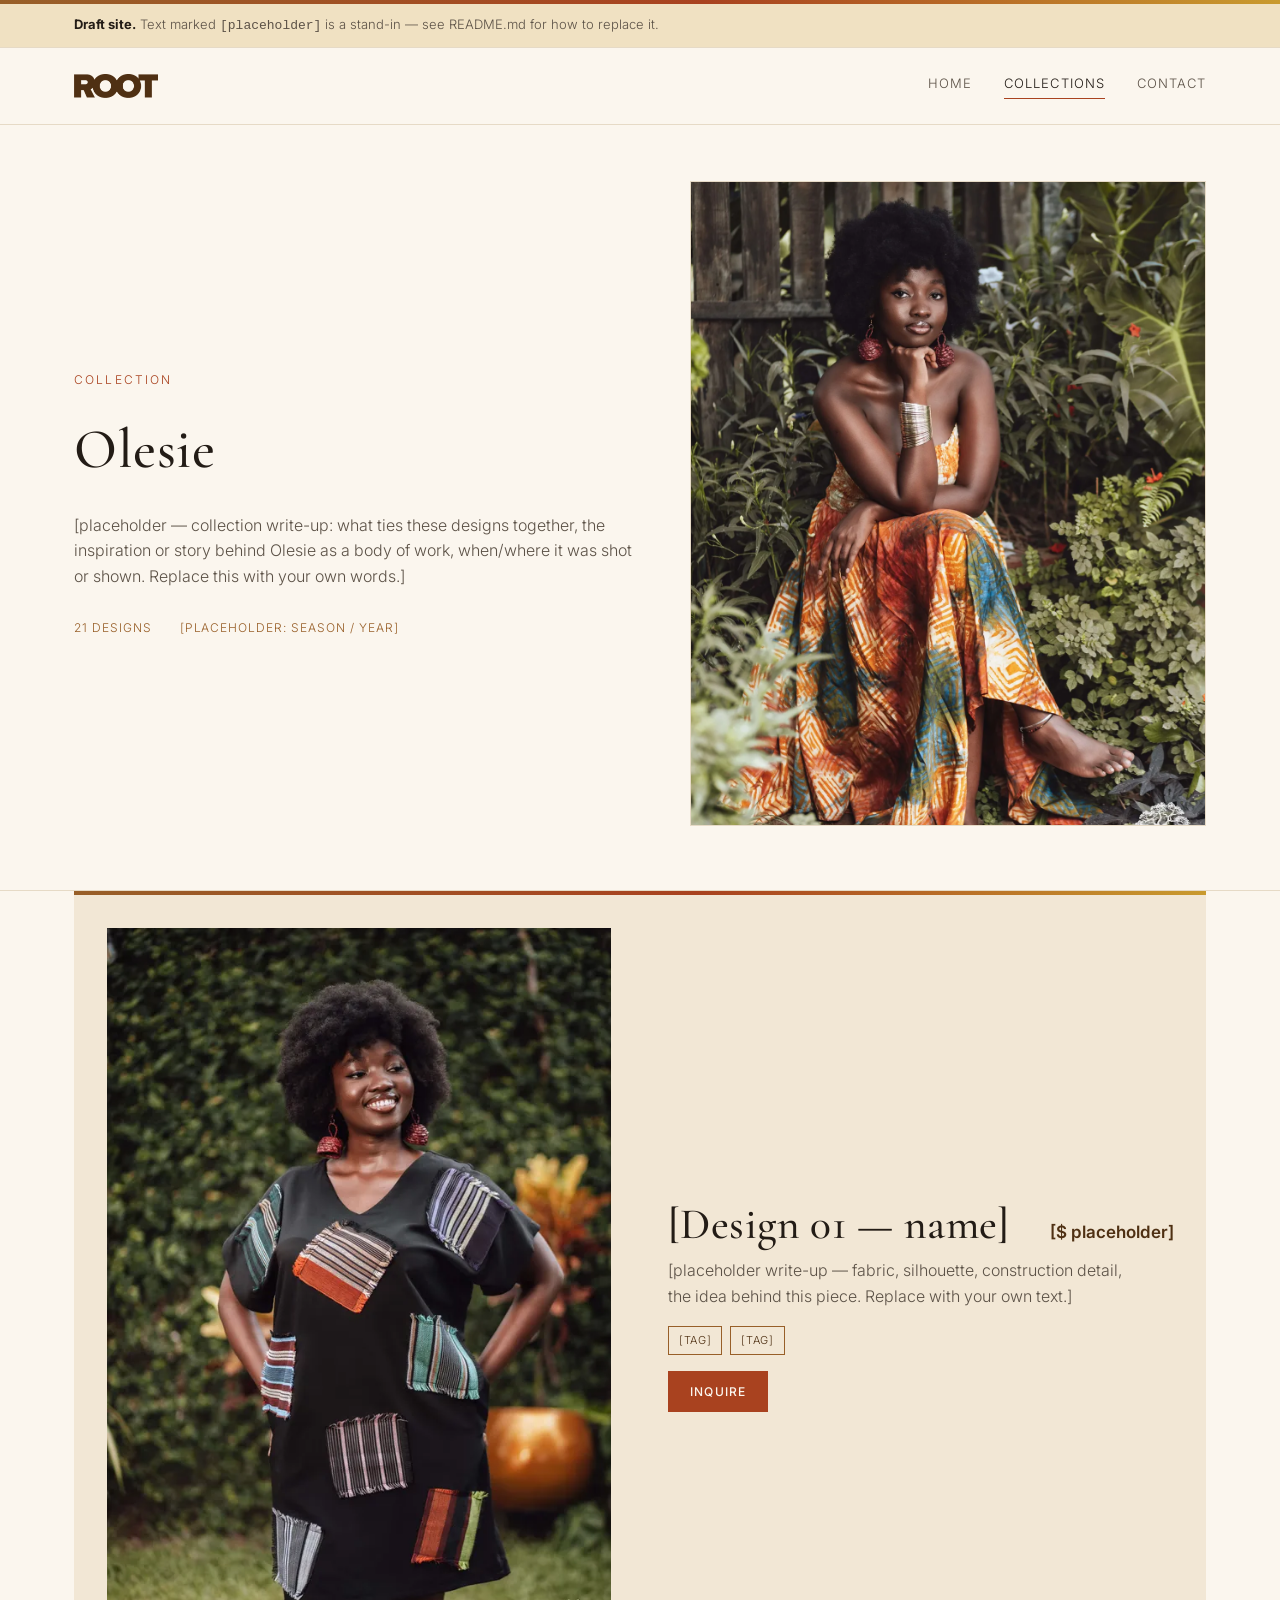
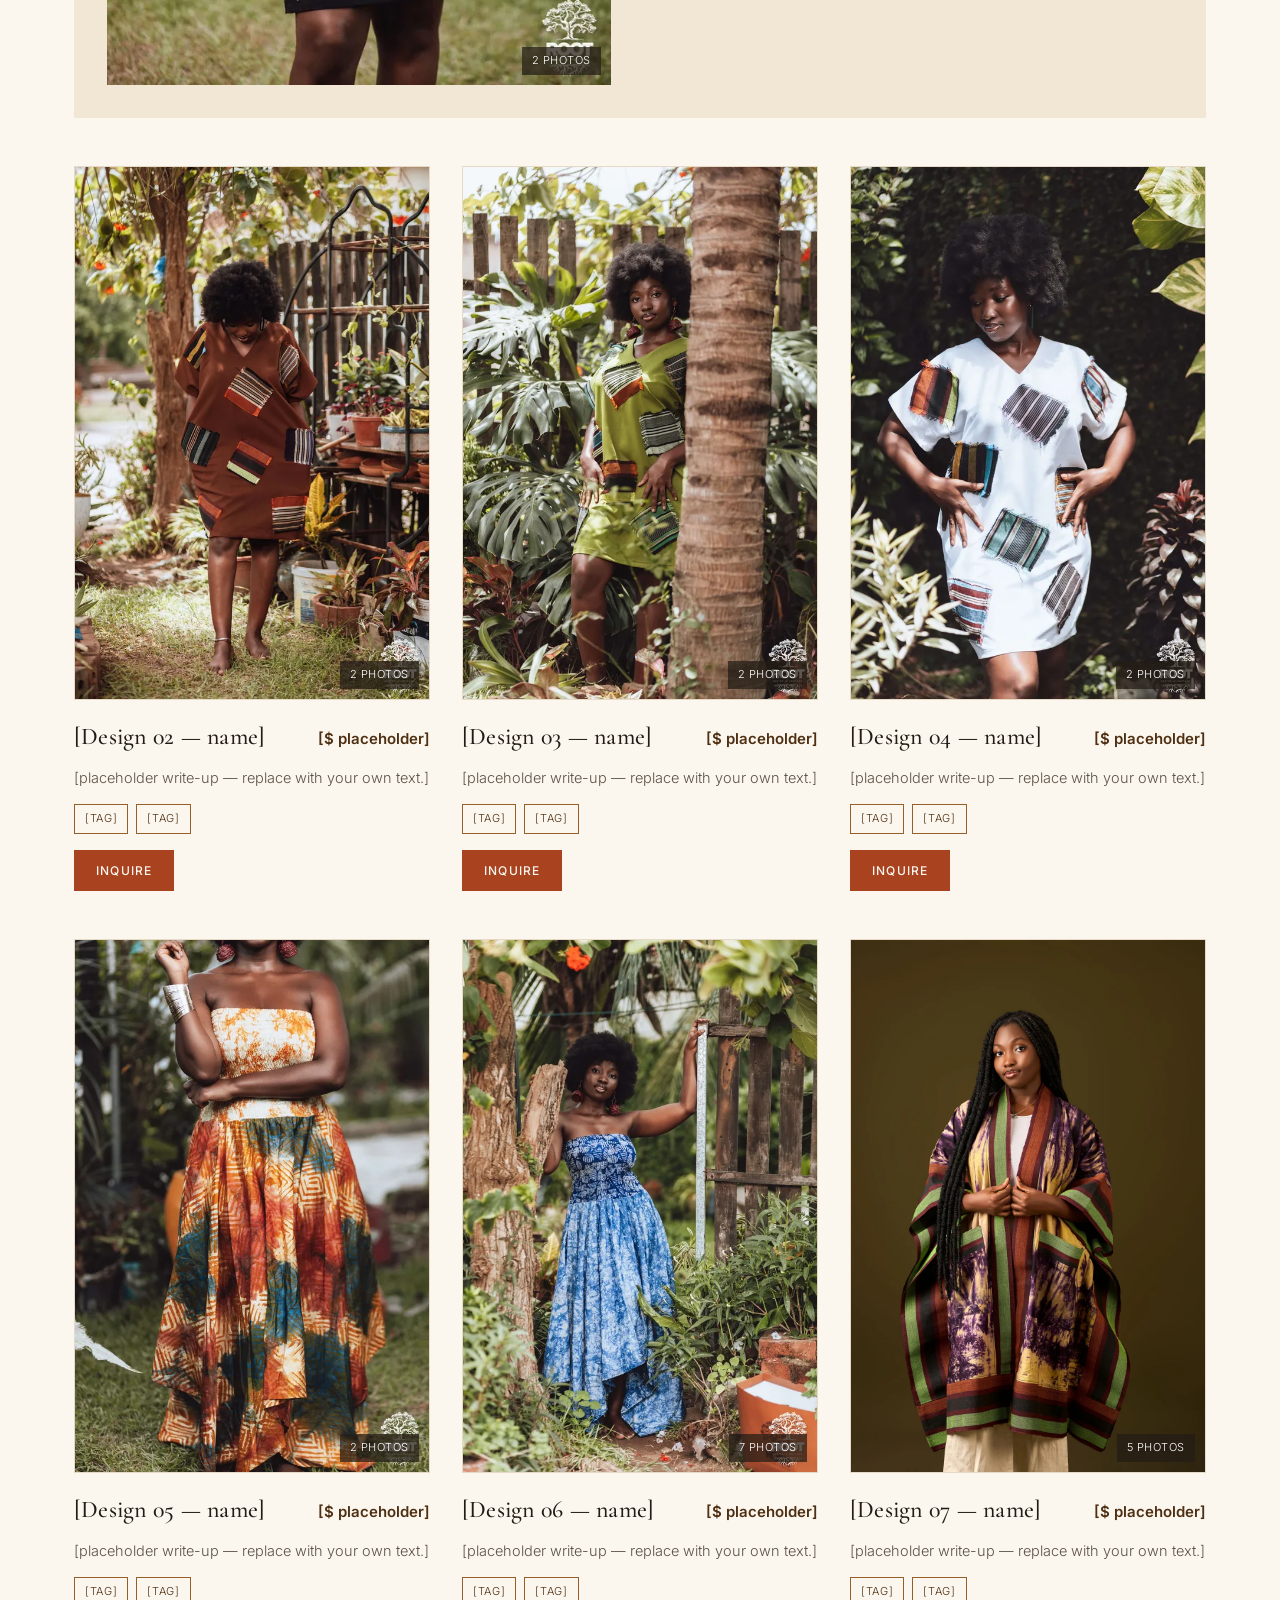
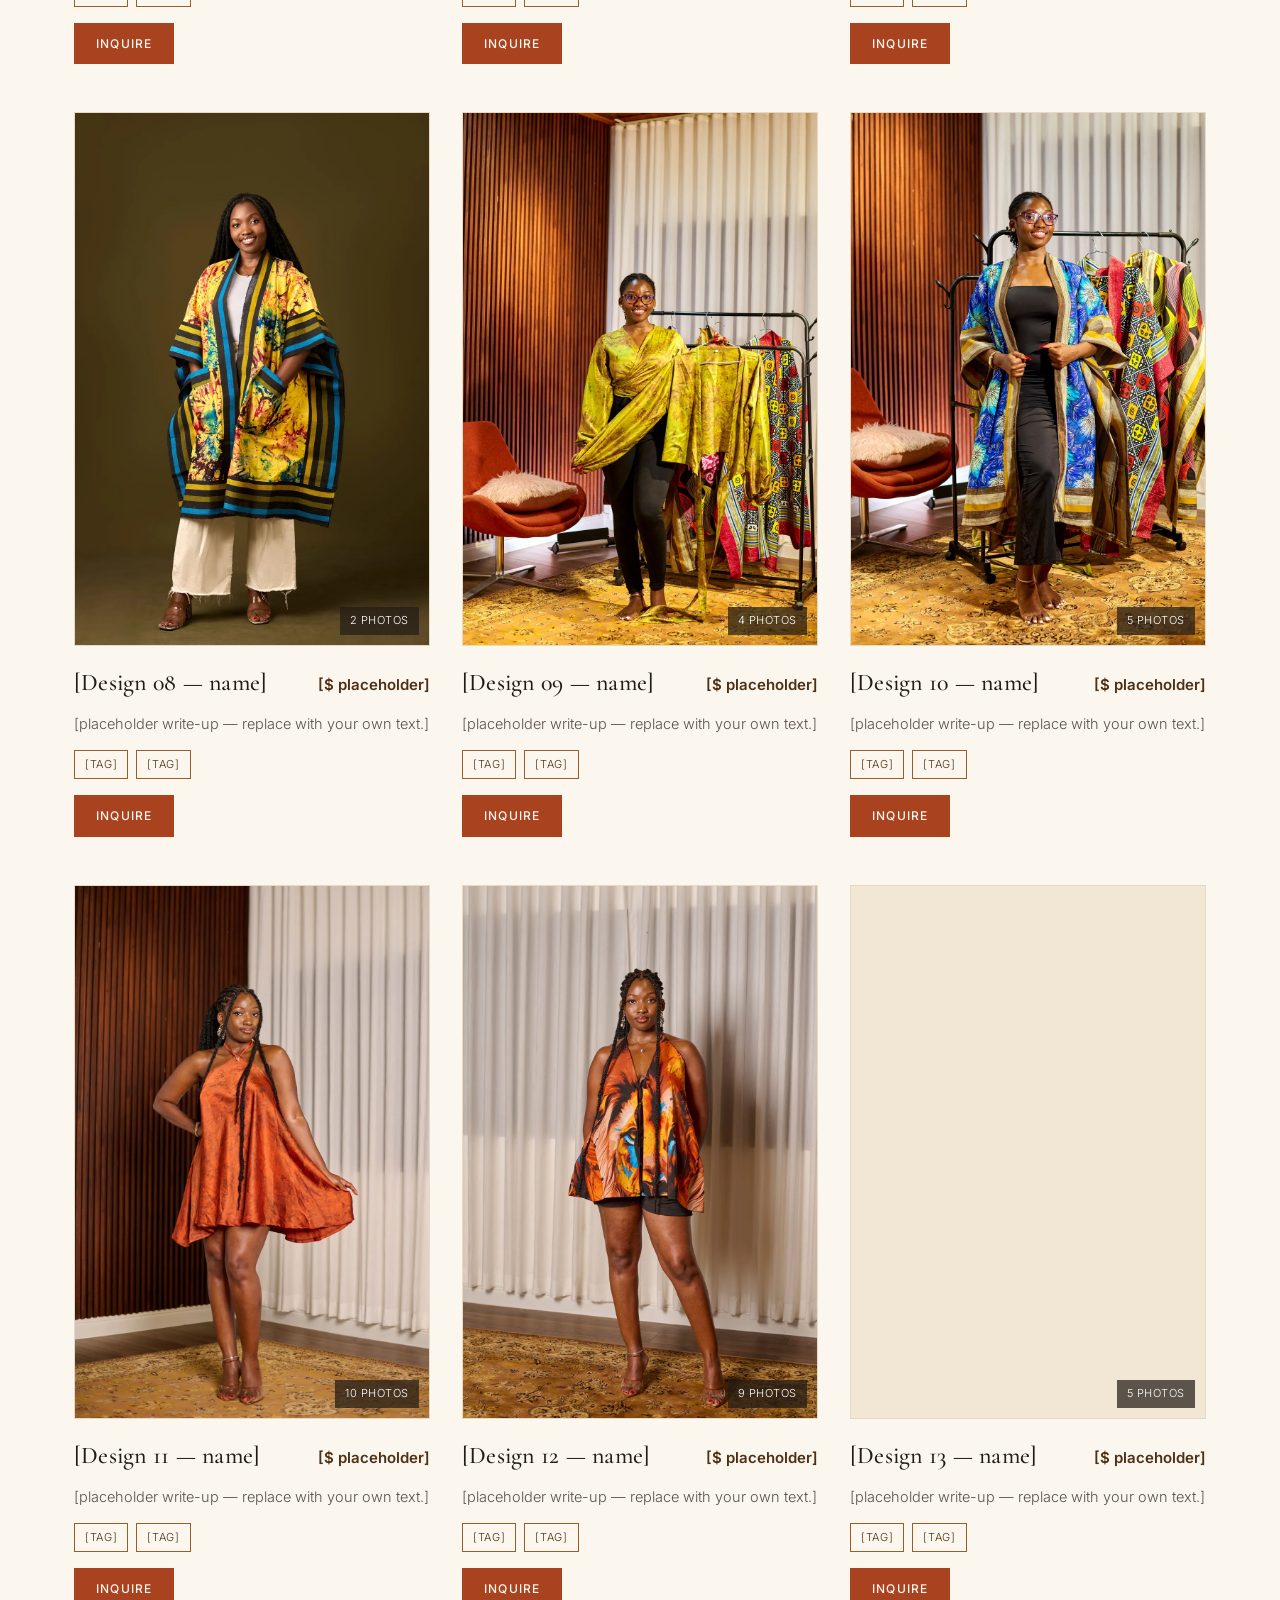
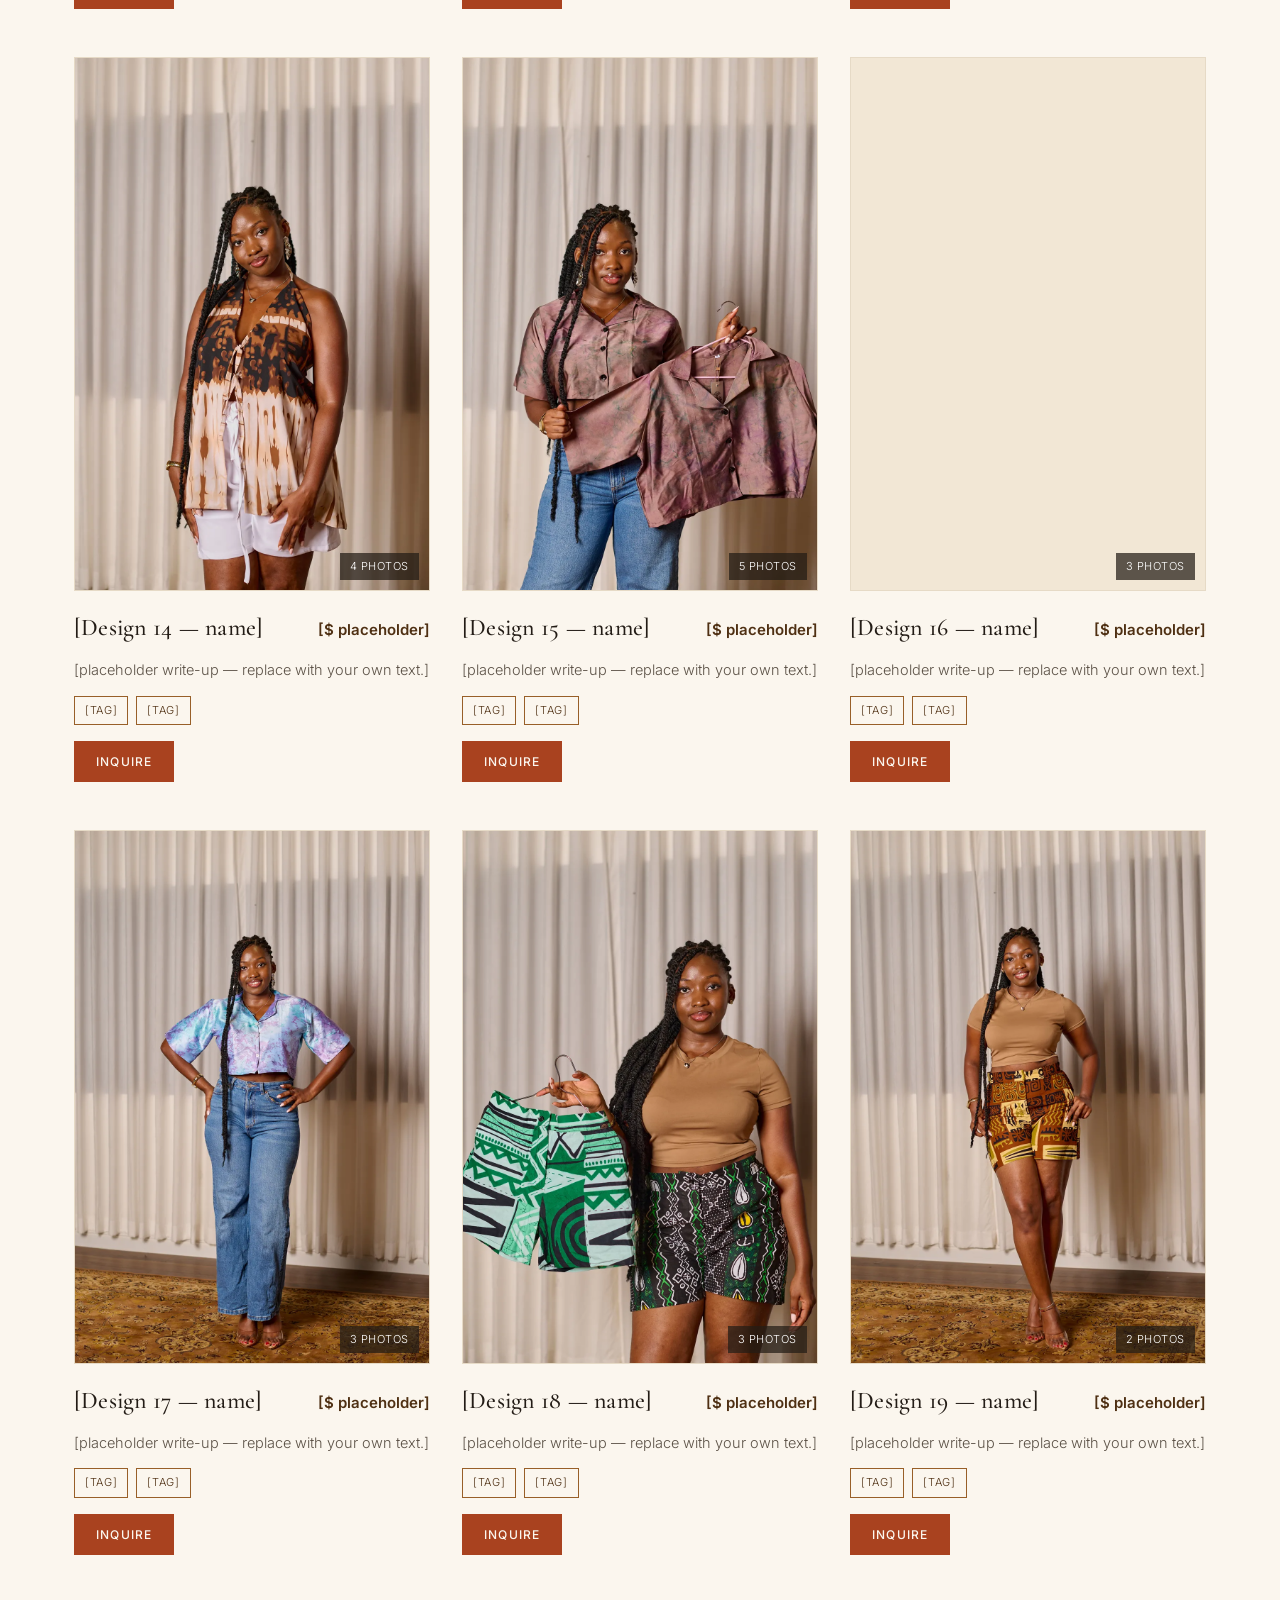
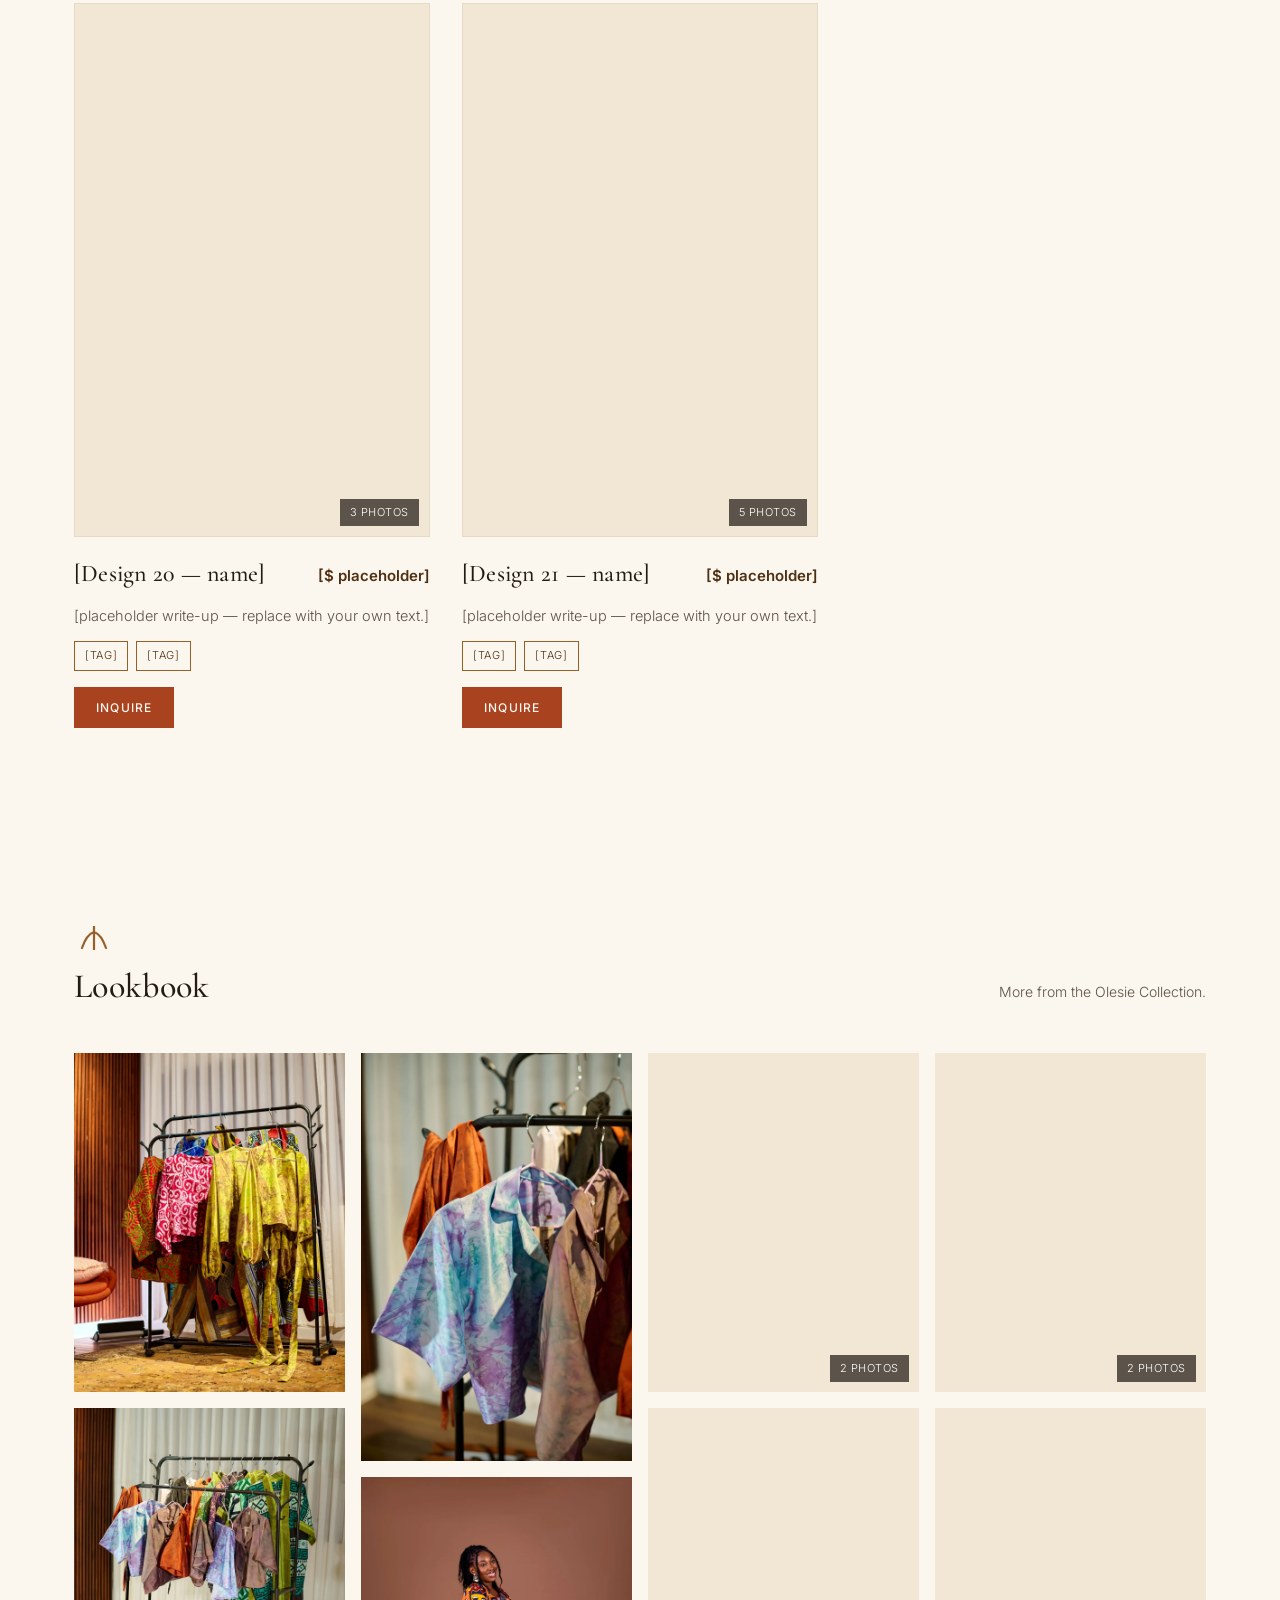
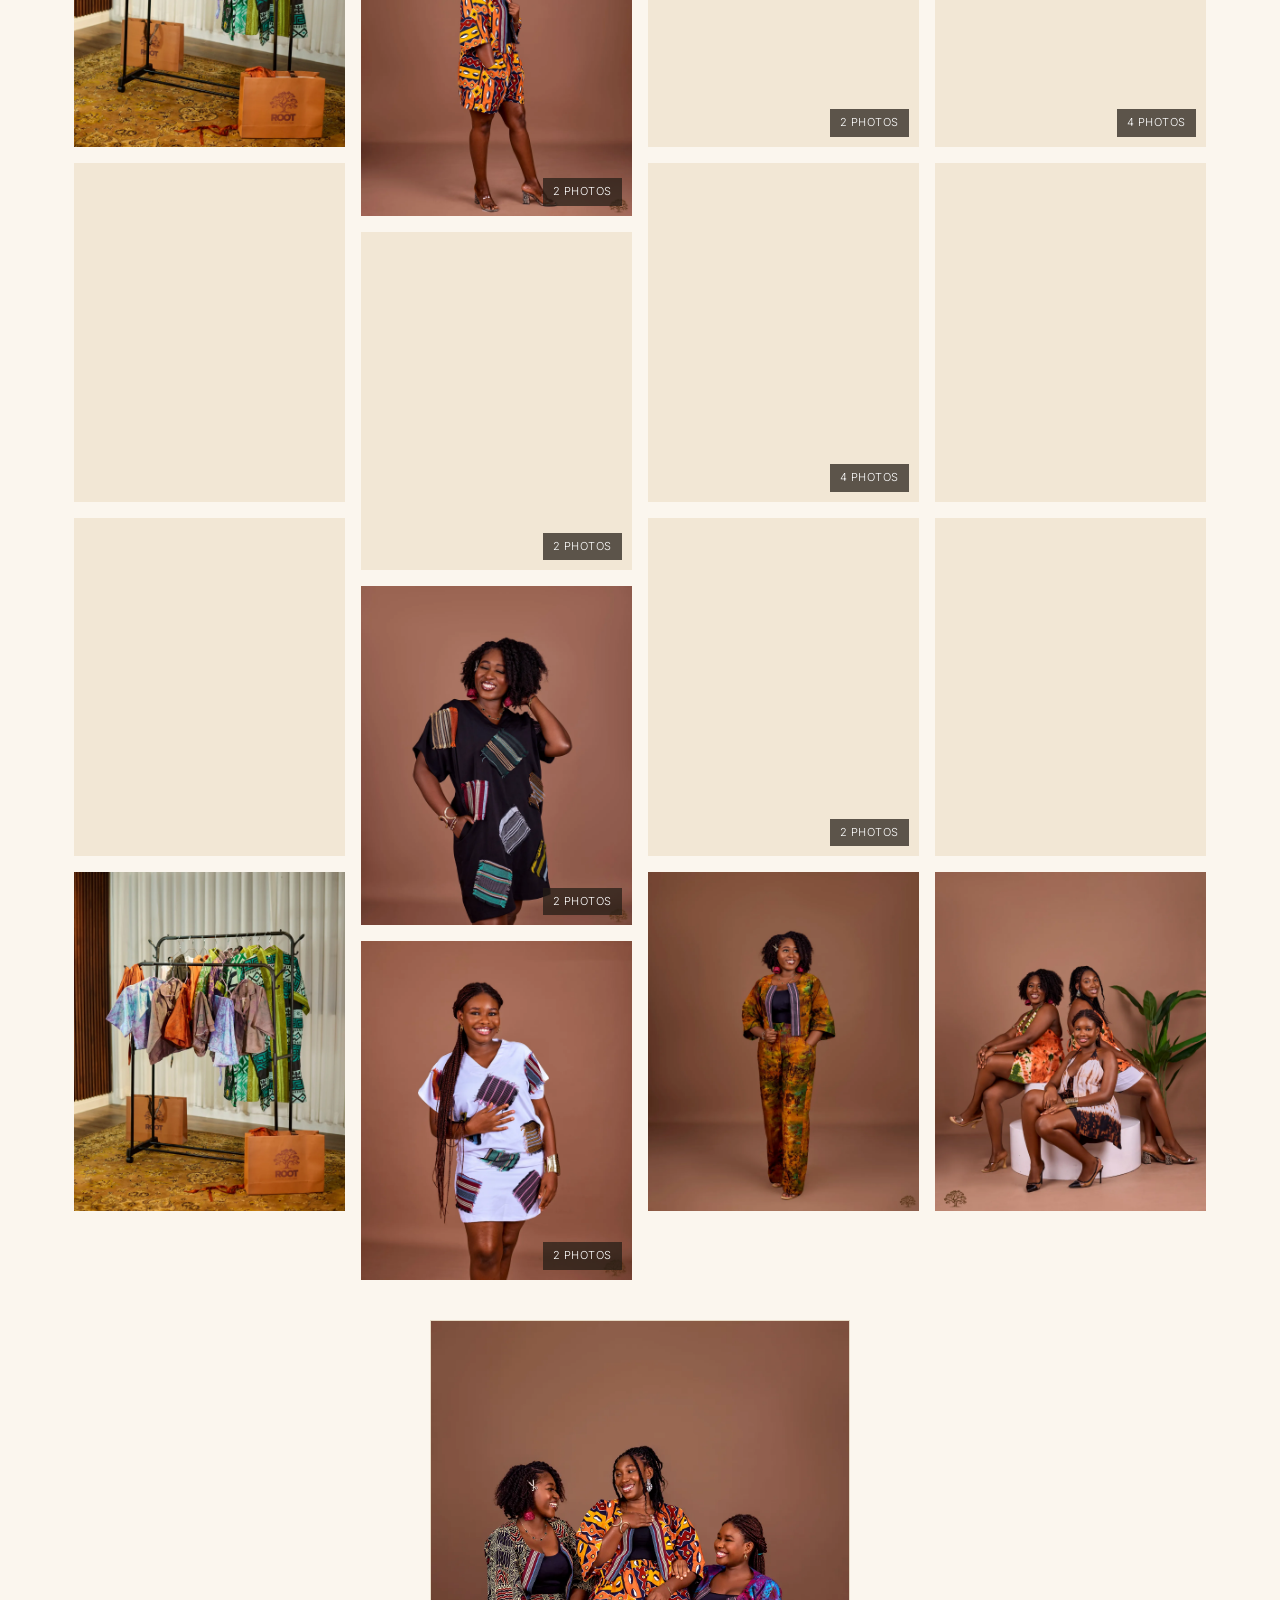
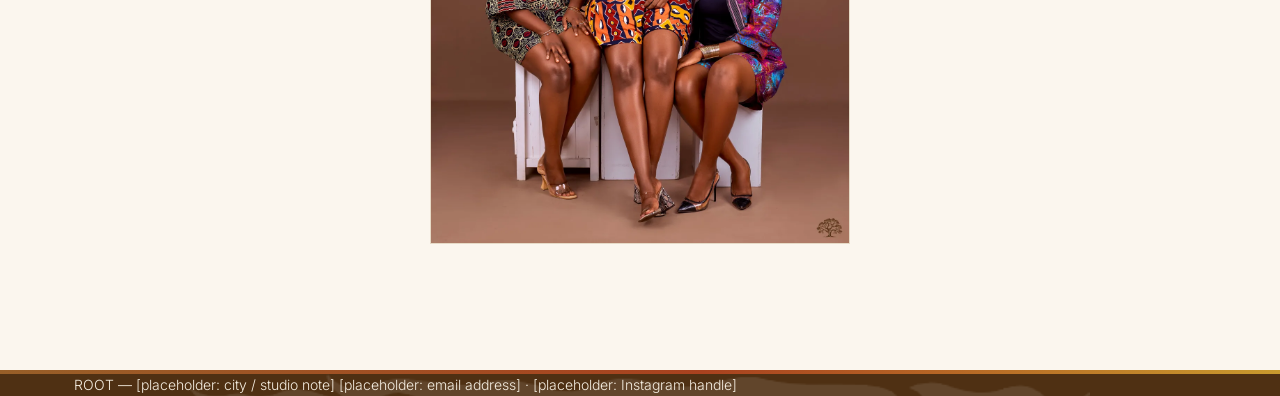
==== commit e5438e8c: "Group the Lookbook by design, same as the headliner cards Matched the 28 photos in gallery/new/ (a s" ====
--- a/collections/olesie.html
+++ b/collections/olesie.html
@@ -469,40 +469,84 @@
       <p class="section-note">More from the Olesie Collection.</p>
     </div>
     <div class="lookbook-grid">
-    <img src="../images/olesie/gallery/highlights/SNK_4340-600.webp" srcset="../images/olesie/gallery/highlights/SNK_4340-600.webp 600w, ../images/olesie/gallery/highlights/SNK_4340-1200.webp 1200w" sizes="(min-width: 1000px) 25vw, (min-width: 700px) 33vw, 50vw" width="600" height="750" alt="Olesie lookbook, photo 1 of 34" loading="lazy" decoding="async">
-    <img src="../images/olesie/gallery/highlights/SNK_7188-600.webp" srcset="../images/olesie/gallery/highlights/SNK_7188-600.webp 600w, ../images/olesie/gallery/highlights/SNK_7188-1200.webp 1200w" sizes="(min-width: 1000px) 25vw, (min-width: 700px) 33vw, 50vw" width="600" height="750" alt="Olesie lookbook, photo 2 of 34" loading="lazy" decoding="async">
-    <img src="../images/olesie/gallery/highlights/SNK_7189-600.webp" srcset="../images/olesie/gallery/highlights/SNK_7189-600.webp 600w, ../images/olesie/gallery/highlights/SNK_7189-1200.webp 1200w" sizes="(min-width: 1000px) 25vw, (min-width: 700px) 33vw, 50vw" width="600" height="750" alt="Olesie lookbook, photo 3 of 34" loading="lazy" decoding="async">
-    <img src="../images/olesie/gallery/highlights/SNK_7191-600.webp" srcset="../images/olesie/gallery/highlights/SNK_7191-600.webp 600w, ../images/olesie/gallery/highlights/SNK_7191-1200.webp 1200w" sizes="(min-width: 1000px) 25vw, (min-width: 700px) 33vw, 50vw" width="600" height="750" alt="Olesie lookbook, photo 4 of 34" loading="lazy" decoding="async">
-    <img src="../images/olesie/gallery/highlights/SNK_7193-600.webp" srcset="../images/olesie/gallery/highlights/SNK_7193-600.webp 600w, ../images/olesie/gallery/highlights/SNK_7193-1200.webp 1200w" sizes="(min-width: 1000px) 25vw, (min-width: 700px) 33vw, 50vw" width="600" height="750" alt="Olesie lookbook, photo 5 of 34" loading="lazy" decoding="async">
-    <img src="../images/olesie/gallery/highlights/SNK_7194-600.webp" srcset="../images/olesie/gallery/highlights/SNK_7194-600.webp 600w, ../images/olesie/gallery/highlights/SNK_7194-1200.webp 1200w" sizes="(min-width: 1000px) 25vw, (min-width: 700px) 33vw, 50vw" width="600" height="902" alt="Olesie lookbook, photo 6 of 34" loading="lazy" decoding="async">
-    <img src="../images/olesie/gallery/new/BBB_0004-600.webp" srcset="../images/olesie/gallery/new/BBB_0004-600.webp 600w, ../images/olesie/gallery/new/BBB_0004-1200.webp 1200w" sizes="(min-width: 1000px) 25vw, (min-width: 700px) 33vw, 50vw" width="600" height="750" alt="Olesie lookbook, photo 7 of 34" loading="lazy" decoding="async">
-    <img src="../images/olesie/gallery/new/BBB_0006-600.webp" srcset="../images/olesie/gallery/new/BBB_0006-600.webp 600w, ../images/olesie/gallery/new/BBB_0006-1200.webp 1200w" sizes="(min-width: 1000px) 25vw, (min-width: 700px) 33vw, 50vw" width="600" height="750" alt="Olesie lookbook, photo 8 of 34" loading="lazy" decoding="async">
-    <img src="../images/olesie/gallery/new/BBB_0012-600.webp" srcset="../images/olesie/gallery/new/BBB_0012-600.webp 600w, ../images/olesie/gallery/new/BBB_0012-1200.webp 1200w" sizes="(min-width: 1000px) 25vw, (min-width: 700px) 33vw, 50vw" width="600" height="750" alt="Olesie lookbook, photo 9 of 34" loading="lazy" decoding="async">
-    <img src="../images/olesie/gallery/new/BBB_0014-600.webp" srcset="../images/olesie/gallery/new/BBB_0014-600.webp 600w, ../images/olesie/gallery/new/BBB_0014-1200.webp 1200w" sizes="(min-width: 1000px) 25vw, (min-width: 700px) 33vw, 50vw" width="600" height="750" alt="Olesie lookbook, photo 10 of 34" loading="lazy" decoding="async">
-    <img src="../images/olesie/gallery/new/BBB_0028-600.webp" srcset="../images/olesie/gallery/new/BBB_0028-600.webp 600w, ../images/olesie/gallery/new/BBB_0028-1200.webp 1200w" sizes="(min-width: 1000px) 25vw, (min-width: 700px) 33vw, 50vw" width="600" height="750" alt="Olesie lookbook, photo 11 of 34" loading="lazy" decoding="async">
-    <img src="../images/olesie/gallery/new/BBB_0037-600.webp" srcset="../images/olesie/gallery/new/BBB_0037-600.webp 600w, ../images/olesie/gallery/new/BBB_0037-1200.webp 1200w" sizes="(min-width: 1000px) 25vw, (min-width: 700px) 33vw, 50vw" width="600" height="750" alt="Olesie lookbook, photo 12 of 34" loading="lazy" decoding="async">
-    <img src="../images/olesie/gallery/new/BBB_0050-600.webp" srcset="../images/olesie/gallery/new/BBB_0050-600.webp 600w, ../images/olesie/gallery/new/BBB_0050-1200.webp 1200w" sizes="(min-width: 1000px) 25vw, (min-width: 700px) 33vw, 50vw" width="600" height="750" alt="Olesie lookbook, photo 13 of 34" loading="lazy" decoding="async">
-    <img src="../images/olesie/gallery/new/BBB_0064-600.webp" srcset="../images/olesie/gallery/new/BBB_0064-600.webp 600w, ../images/olesie/gallery/new/BBB_0064-1200.webp 1200w" sizes="(min-width: 1000px) 25vw, (min-width: 700px) 33vw, 50vw" width="600" height="750" alt="Olesie lookbook, photo 14 of 34" loading="lazy" decoding="async">
-    <img src="../images/olesie/gallery/new/BBB_0066-600.webp" srcset="../images/olesie/gallery/new/BBB_0066-600.webp 600w, ../images/olesie/gallery/new/BBB_0066-1200.webp 1200w" sizes="(min-width: 1000px) 25vw, (min-width: 700px) 33vw, 50vw" width="600" height="750" alt="Olesie lookbook, photo 15 of 34" loading="lazy" decoding="async">
-    <img src="../images/olesie/gallery/new/BBB_0068-600.webp" srcset="../images/olesie/gallery/new/BBB_0068-600.webp 600w, ../images/olesie/gallery/new/BBB_0068-1200.webp 1200w" sizes="(min-width: 1000px) 25vw, (min-width: 700px) 33vw, 50vw" width="600" height="750" alt="Olesie lookbook, photo 16 of 34" loading="lazy" decoding="async">
-    <img src="../images/olesie/gallery/new/BBB_0089-600.webp" srcset="../images/olesie/gallery/new/BBB_0089-600.webp 600w, ../images/olesie/gallery/new/BBB_0089-1200.webp 1200w" sizes="(min-width: 1000px) 25vw, (min-width: 700px) 33vw, 50vw" width="600" height="750" alt="Olesie lookbook, photo 17 of 34" loading="lazy" decoding="async">
-    <img src="../images/olesie/gallery/new/BBB_0100-600.webp" srcset="../images/olesie/gallery/new/BBB_0100-600.webp 600w, ../images/olesie/gallery/new/BBB_0100-1200.webp 1200w" sizes="(min-width: 1000px) 25vw, (min-width: 700px) 33vw, 50vw" width="600" height="750" alt="Olesie lookbook, photo 18 of 34" loading="lazy" decoding="async">
-    <img src="../images/olesie/gallery/new/BBB_0118-600.webp" srcset="../images/olesie/gallery/new/BBB_0118-600.webp 600w, ../images/olesie/gallery/new/BBB_0118-1200.webp 1200w" sizes="(min-width: 1000px) 25vw, (min-width: 700px) 33vw, 50vw" width="600" height="750" alt="Olesie lookbook, photo 19 of 34" loading="lazy" decoding="async">
-    <img src="../images/olesie/gallery/new/BBB_0127-600.webp" srcset="../images/olesie/gallery/new/BBB_0127-600.webp 600w, ../images/olesie/gallery/new/BBB_0127-1200.webp 1200w" sizes="(min-width: 1000px) 25vw, (min-width: 700px) 33vw, 50vw" width="600" height="750" alt="Olesie lookbook, photo 20 of 34" loading="lazy" decoding="async">
-    <img src="../images/olesie/gallery/new/BBB_0140-600.webp" srcset="../images/olesie/gallery/new/BBB_0140-600.webp 600w, ../images/olesie/gallery/new/BBB_0140-1200.webp 1200w" sizes="(min-width: 1000px) 25vw, (min-width: 700px) 33vw, 50vw" width="600" height="750" alt="Olesie lookbook, photo 21 of 34" loading="lazy" decoding="async">
-    <img src="../images/olesie/gallery/new/BBB_0149-600.webp" srcset="../images/olesie/gallery/new/BBB_0149-600.webp 600w, ../images/olesie/gallery/new/BBB_0149-1200.webp 1200w" sizes="(min-width: 1000px) 25vw, (min-width: 700px) 33vw, 50vw" width="600" height="750" alt="Olesie lookbook, photo 22 of 34" loading="lazy" decoding="async">
-    <img src="../images/olesie/gallery/new/BBB_0153-600.webp" srcset="../images/olesie/gallery/new/BBB_0153-600.webp 600w, ../images/olesie/gallery/new/BBB_0153-1200.webp 1200w" sizes="(min-width: 1000px) 25vw, (min-width: 700px) 33vw, 50vw" width="600" height="750" alt="Olesie lookbook, photo 23 of 34" loading="lazy" decoding="async">
-    <img src="../images/olesie/gallery/new/BBB_0169-600.webp" srcset="../images/olesie/gallery/new/BBB_0169-600.webp 600w, ../images/olesie/gallery/new/BBB_0169-1200.webp 1200w" sizes="(min-width: 1000px) 25vw, (min-width: 700px) 33vw, 50vw" width="600" height="750" alt="Olesie lookbook, photo 24 of 34" loading="lazy" decoding="async">
-    <img src="../images/olesie/gallery/new/BBB_9897-600.webp" srcset="../images/olesie/gallery/new/BBB_9897-600.webp 600w, ../images/olesie/gallery/new/BBB_9897-1200.webp 1200w" sizes="(min-width: 1000px) 25vw, (min-width: 700px) 33vw, 50vw" width="600" height="750" alt="Olesie lookbook, photo 25 of 34" loading="lazy" decoding="async">
-    <img src="../images/olesie/gallery/new/BBB_9907-600.webp" srcset="../images/olesie/gallery/new/BBB_9907-600.webp 600w, ../images/olesie/gallery/new/BBB_9907-1200.webp 1200w" sizes="(min-width: 1000px) 25vw, (min-width: 700px) 33vw, 50vw" width="600" height="750" alt="Olesie lookbook, photo 26 of 34" loading="lazy" decoding="async">
-    <img src="../images/olesie/gallery/new/BBB_9924-600.webp" srcset="../images/olesie/gallery/new/BBB_9924-600.webp 600w, ../images/olesie/gallery/new/BBB_9924-1200.webp 1200w" sizes="(min-width: 1000px) 25vw, (min-width: 700px) 33vw, 50vw" width="600" height="750" alt="Olesie lookbook, photo 27 of 34" loading="lazy" decoding="async">
-    <img src="../images/olesie/gallery/new/BBB_9952-600.webp" srcset="../images/olesie/gallery/new/BBB_9952-600.webp 600w, ../images/olesie/gallery/new/BBB_9952-1200.webp 1200w" sizes="(min-width: 1000px) 25vw, (min-width: 700px) 33vw, 50vw" width="600" height="750" alt="Olesie lookbook, photo 28 of 34" loading="lazy" decoding="async">
-    <img src="../images/olesie/gallery/new/BBB_9960-600.webp" srcset="../images/olesie/gallery/new/BBB_9960-600.webp 600w, ../images/olesie/gallery/new/BBB_9960-1200.webp 1200w" sizes="(min-width: 1000px) 25vw, (min-width: 700px) 33vw, 50vw" width="600" height="750" alt="Olesie lookbook, photo 29 of 34" loading="lazy" decoding="async">
-    <img src="../images/olesie/gallery/new/BBB_9972-600.webp" srcset="../images/olesie/gallery/new/BBB_9972-600.webp 600w, ../images/olesie/gallery/new/BBB_9972-1200.webp 1200w" sizes="(min-width: 1000px) 25vw, (min-width: 700px) 33vw, 50vw" width="600" height="750" alt="Olesie lookbook, photo 30 of 34" loading="lazy" decoding="async">
-    <img src="../images/olesie/gallery/new/BBB_9980-600.webp" srcset="../images/olesie/gallery/new/BBB_9980-600.webp 600w, ../images/olesie/gallery/new/BBB_9980-1200.webp 1200w" sizes="(min-width: 1000px) 25vw, (min-width: 700px) 33vw, 50vw" width="600" height="750" alt="Olesie lookbook, photo 31 of 34" loading="lazy" decoding="async">
-    <img src="../images/olesie/gallery/new/BBB_9981-600.webp" srcset="../images/olesie/gallery/new/BBB_9981-600.webp 600w, ../images/olesie/gallery/new/BBB_9981-1200.webp 1200w" sizes="(min-width: 1000px) 25vw, (min-width: 700px) 33vw, 50vw" width="600" height="750" alt="Olesie lookbook, photo 32 of 34" loading="lazy" decoding="async">
-    <img src="../images/olesie/gallery/new/BBB_9984-600.webp" srcset="../images/olesie/gallery/new/BBB_9984-600.webp 600w, ../images/olesie/gallery/new/BBB_9984-1200.webp 1200w" sizes="(min-width: 1000px) 25vw, (min-width: 700px) 33vw, 50vw" width="600" height="750" alt="Olesie lookbook, photo 33 of 34" loading="lazy" decoding="async">
-    <img src="../images/olesie/gallery/new/BBB_9993-600.webp" srcset="../images/olesie/gallery/new/BBB_9993-600.webp 600w, ../images/olesie/gallery/new/BBB_9993-1200.webp 1200w" sizes="(min-width: 1000px) 25vw, (min-width: 700px) 33vw, 50vw" width="600" height="750" alt="Olesie lookbook, photo 34 of 34" loading="lazy" decoding="async">
+    <div class="lookbook-item">
+      <img src="../images/olesie/gallery/highlights/SNK_4340-1200.webp" width="1200" height="1500" alt="Behind the scenes — clothing rack" loading="lazy" decoding="async">
+    </div>
+    <div class="lookbook-item">
+      <img src="../images/olesie/gallery/highlights/SNK_7188-1200.webp" width="1200" height="1500" alt="Behind the scenes — clothing rack" loading="lazy" decoding="async">
+    </div>
+    <div class="lookbook-item">
+      <img src="../images/olesie/gallery/highlights/SNK_7189-1200.webp" width="1200" height="1500" alt="Behind the scenes — clothing rack" loading="lazy" decoding="async">
+    </div>
+    <div class="lookbook-item">
+      <img src="../images/olesie/gallery/highlights/SNK_7191-1200.webp" width="1200" height="1500" alt="Behind the scenes — clothing rack" loading="lazy" decoding="async">
+    </div>
+    <div class="lookbook-item">
+      <img src="../images/olesie/gallery/highlights/SNK_7193-1200.webp" width="1200" height="1500" alt="Behind the scenes — clothing rack" loading="lazy" decoding="async">
+    </div>
+    <div class="lookbook-item">
+      <img src="../images/olesie/gallery/highlights/SNK_7194-1200.webp" width="1200" height="1500" alt="Behind the scenes — clothing rack detail" loading="lazy" decoding="async">
+    </div>
+    <div class="lookbook-item">
+      <img src="../images/olesie/gallery/new/BBB_0004-1200.webp" width="1200" height="1500" alt="Orange, navy and red tribal-print two-piece, standing" loading="lazy" decoding="async">
+      <img src="../images/olesie/gallery/new/BBB_0006-1200.webp" width="1200" height="1500" alt="Orange, navy and red tribal-print two-piece, alternate pose" loading="lazy" decoding="async" hidden>
+    </div>
+    <div class="lookbook-item">
+      <img src="../images/olesie/gallery/new/BBB_0012-1200.webp" width="1200" height="1500" alt="Purple and blue tie-dye two-piece, standing" loading="lazy" decoding="async">
+      <img src="../images/olesie/gallery/new/BBB_0014-1200.webp" width="1200" height="1500" alt="Purple and blue tie-dye two-piece, alternate pose" loading="lazy" decoding="async" hidden>
+    </div>
+    <div class="lookbook-item">
+      <img src="../images/olesie/gallery/new/BBB_0064-1200.webp" width="1200" height="1500" alt="Black patchwork tunic dress, standing" loading="lazy" decoding="async">
+      <img src="../images/olesie/gallery/new/BBB_0050-1200.webp" width="1200" height="1500" alt="Black patchwork tunic dress, with a friend" loading="lazy" decoding="async" hidden>
+    </div>
+    <div class="lookbook-item">
+      <img src="../images/olesie/gallery/new/BBB_0089-1200.webp" width="1200" height="1500" alt="White patchwork long dress, standing" loading="lazy" decoding="async">
+      <img src="../images/olesie/gallery/new/BBB_0050-1200.webp" width="1200" height="1500" alt="White patchwork long dress, with a friend" loading="lazy" decoding="async" hidden>
+    </div>
+    <div class="lookbook-item">
+      <img src="../images/olesie/gallery/new/BBB_0066-1200.webp" width="1200" height="1500" alt="Teal geometric print robe dress, standing" loading="lazy" decoding="async">
+      <img src="../images/olesie/gallery/new/BBB_0068-1200.webp" width="1200" height="1500" alt="Teal geometric print robe dress, alternate pose" loading="lazy" decoding="async" hidden>
+    </div>
+    <div class="lookbook-item">
+      <img src="../images/olesie/gallery/new/BBB_0100-1200.webp" width="1200" height="1500" alt="Cream ombre tie-dye halter top, standing" loading="lazy" decoding="async">
+      <img src="../images/olesie/gallery/new/BBB_0118-1200.webp" width="1200" height="1500" alt="Cream ombre tie-dye halter top, on a second model" loading="lazy" decoding="async" hidden>
+    </div>
+    <div class="lookbook-item">
+      <img src="../images/olesie/gallery/new/BBB_0127-1200.webp" width="1200" height="1500" alt="Orange and green tie-dye halter top, standing" loading="lazy" decoding="async">
+      <img src="../images/olesie/gallery/new/BBB_0140-1200.webp" width="1200" height="1500" alt="Orange and green tie-dye halter top, on a second model" loading="lazy" decoding="async" hidden>
+      <img src="../images/olesie/gallery/new/BBB_0149-1200.webp" width="1200" height="1500" alt="Orange and green tie-dye halter top, on two models together" loading="lazy" decoding="async" hidden>
+      <img src="../images/olesie/gallery/new/BBB_0153-1200.webp" width="1200" height="1500" alt="Orange and green tie-dye halter top, on three models, back view" loading="lazy" decoding="async" hidden>
+    </div>
+    <div class="lookbook-item">
+      <img src="../images/olesie/gallery/new/BBB_9897-1200.webp" width="1200" height="1500" alt="Navy geometric print two-piece, standing" loading="lazy" decoding="async">
+      <img src="../images/olesie/gallery/new/BBB_9924-1200.webp" width="1200" height="1500" alt="Navy geometric print two-piece, with a friend" loading="lazy" decoding="async" hidden>
+    </div>
+    <div class="lookbook-item">
+      <img src="../images/olesie/gallery/new/BBB_9907-1200.webp" width="1200" height="1500" alt="Mustard tie-dye two-piece, standing" loading="lazy" decoding="async">
+    </div>
+    <div class="lookbook-item">
+      <img src="../images/olesie/gallery/new/BBB_9960-1200.webp" width="1200" height="1500" alt="Teal striped two-piece, standing" loading="lazy" decoding="async">
+      <img src="../images/olesie/gallery/new/BBB_9972-1200.webp" width="1200" height="1500" alt="Teal striped two-piece, seated" loading="lazy" decoding="async" hidden>
+    </div>
+    <div class="lookbook-item">
+      <img src="../images/olesie/gallery/new/BBB_9980-1200.webp" width="1200" height="1500" alt="Green and maroon geometric two-piece, standing" loading="lazy" decoding="async">
+      <img src="../images/olesie/gallery/new/BBB_9981-1200.webp" width="1200" height="1500" alt="Green and maroon geometric two-piece, alternate pose" loading="lazy" decoding="async" hidden>
+      <img src="../images/olesie/gallery/new/BBB_9984-1200.webp" width="1200" height="1500" alt="Green and maroon geometric two-piece, alternate pose" loading="lazy" decoding="async" hidden>
+      <img src="../images/olesie/gallery/new/BBB_9993-1200.webp" width="1200" height="1500" alt="Green and maroon geometric two-piece, alternate pose" loading="lazy" decoding="async" hidden>
+    </div>
+    <div class="lookbook-item">
+      <img src="../images/olesie/gallery/new/BBB_0037-1200.webp" width="1200" height="1500" alt="Three friends together in Olesie pieces" loading="lazy" decoding="async">
+    </div>
+    <div class="lookbook-item">
+      <img src="../images/olesie/gallery/new/BBB_9952-1200.webp" width="1200" height="1500" alt="Three friends together in Olesie pieces" loading="lazy" decoding="async">
+    </div>
+    <div class="lookbook-item">
+      <img src="../images/olesie/gallery/new/BBB_0169-1200.webp" width="1200" height="1500" alt="Three friends together in Olesie pieces" loading="lazy" decoding="async">
+    </div>
+    </div>
+
+    <div class="lookbook-item lookbook-closing">
+      <img src="../images/olesie/gallery/new/BBB_0028-1200.webp" width="1200" height="1500" alt="Three friends together, closing the Olesie collection" loading="lazy" decoding="async">
     </div>
   </section>
 </main>
--- a/css/style.css
+++ b/css/style.css
@@ -430,8 +430,6 @@
 html.lightbox-open,
 html.lightbox-open body { overflow: hidden; }
 
-.lookbook-grid img { cursor: zoom-in; }
-
 .lightbox-overlay {
   position: fixed;
   inset: 0;
@@ -593,13 +591,29 @@
   column-gap: 12px;
 }
 
-.lookbook-grid img {
+.lookbook-item {
+  position: relative;
+  display: block;
+  margin: 0 0 12px;
+  break-inside: avoid;
+  cursor: zoom-in;
+  background: var(--color-surface);
+}
+
+.lookbook-item img {
   display: block;
   width: 100%;
   height: auto;
-  margin: 0 0 12px;
-  break-inside: avoid;
-  background: var(--color-surface);
+}
+
+.lookbook-closing {
+  max-width: 420px;
+  margin: 40px auto 0;
+  border: 1px solid var(--color-line);
+}
+
+.lookbook-item img[hidden] {
+  display: none;
 }
 
 @media (min-width: 700px) {
@@ -608,7 +622,7 @@
 
 @media (min-width: 1000px) {
   .lookbook-grid { column-count: 4; column-gap: 16px; }
-  .lookbook-grid img { margin-bottom: 16px; }
+  .lookbook-item { margin-bottom: 16px; }
 }
 
 /* ---------- collection intro ---------- */
@@ -670,7 +684,7 @@
 
 @media (max-width: 860px) {
   .collection-intro .wrap { grid-template-columns: 1fr; gap: 28px; }
-  .collection-headline { order: -1; aspect-ratio: 16 / 10; }
+  .collection-headline { order: -1; }
 }
 
 /* ---------- utilities ---------- */
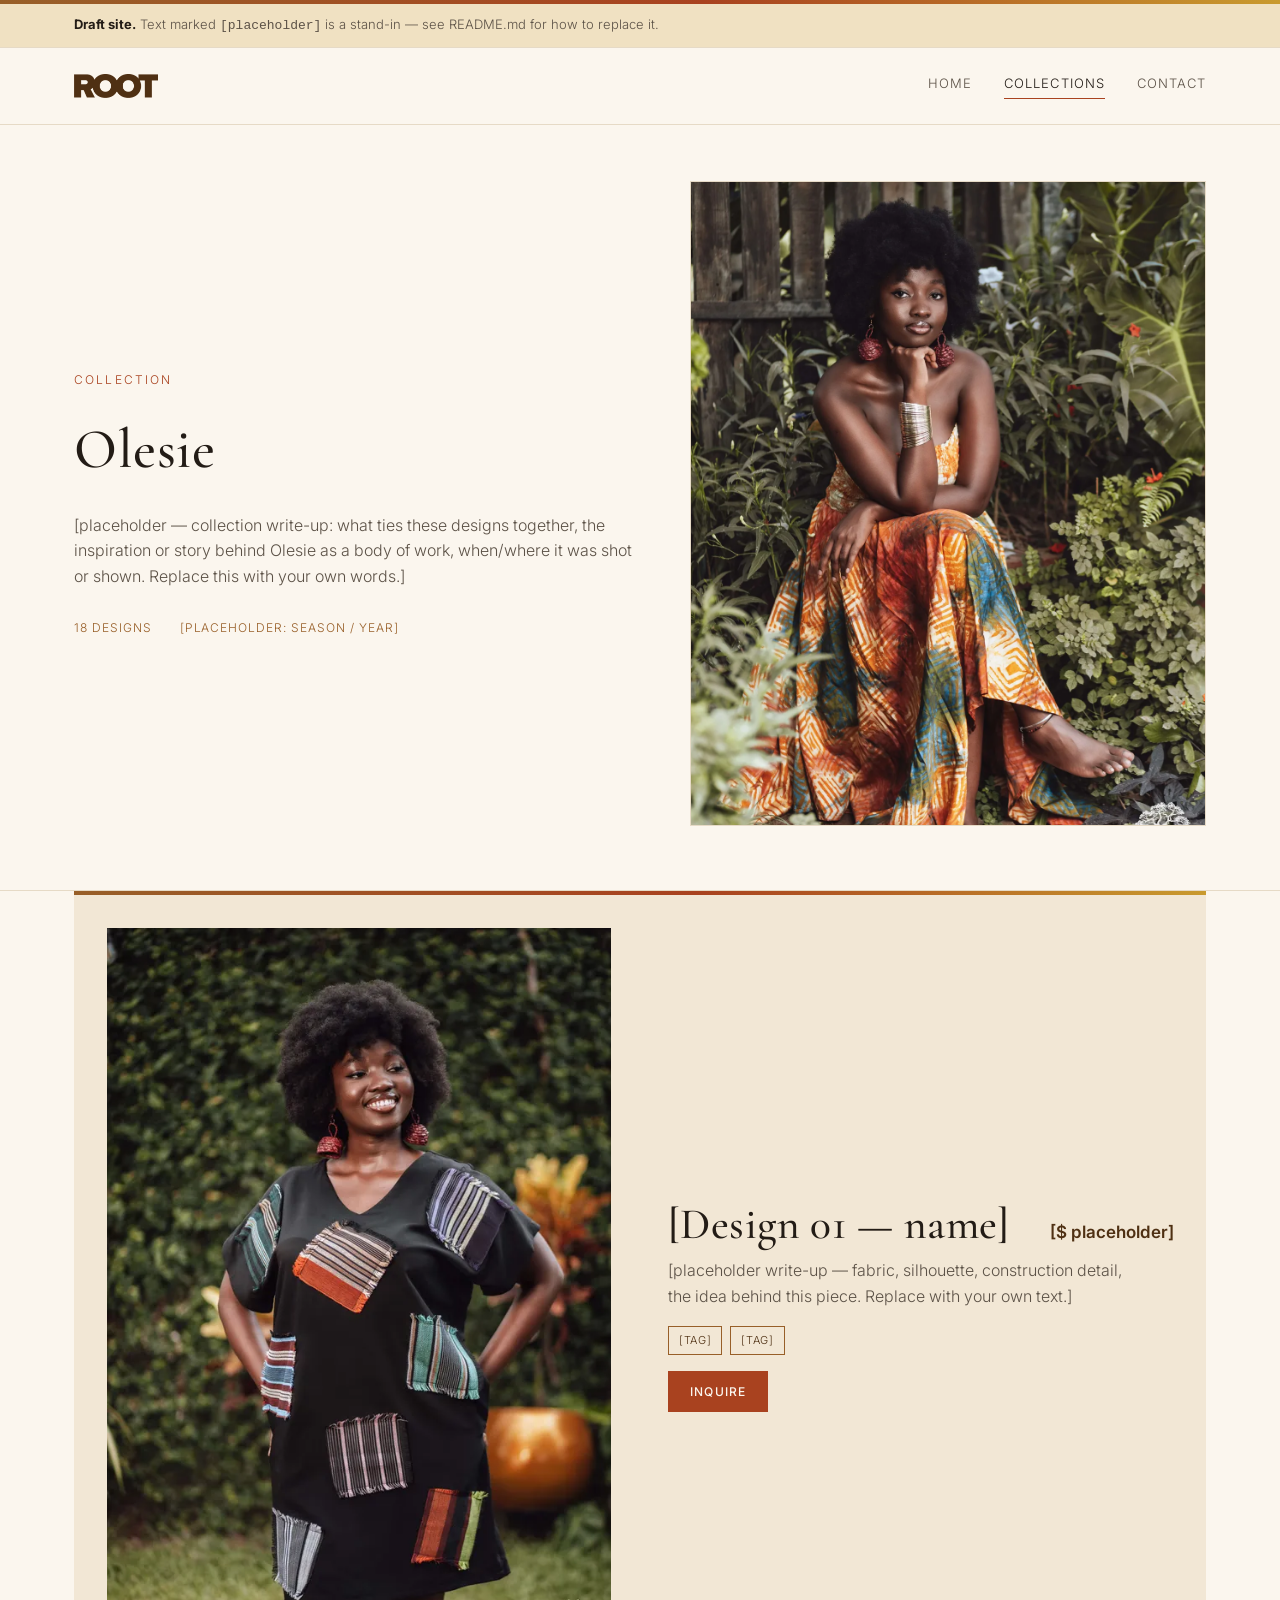
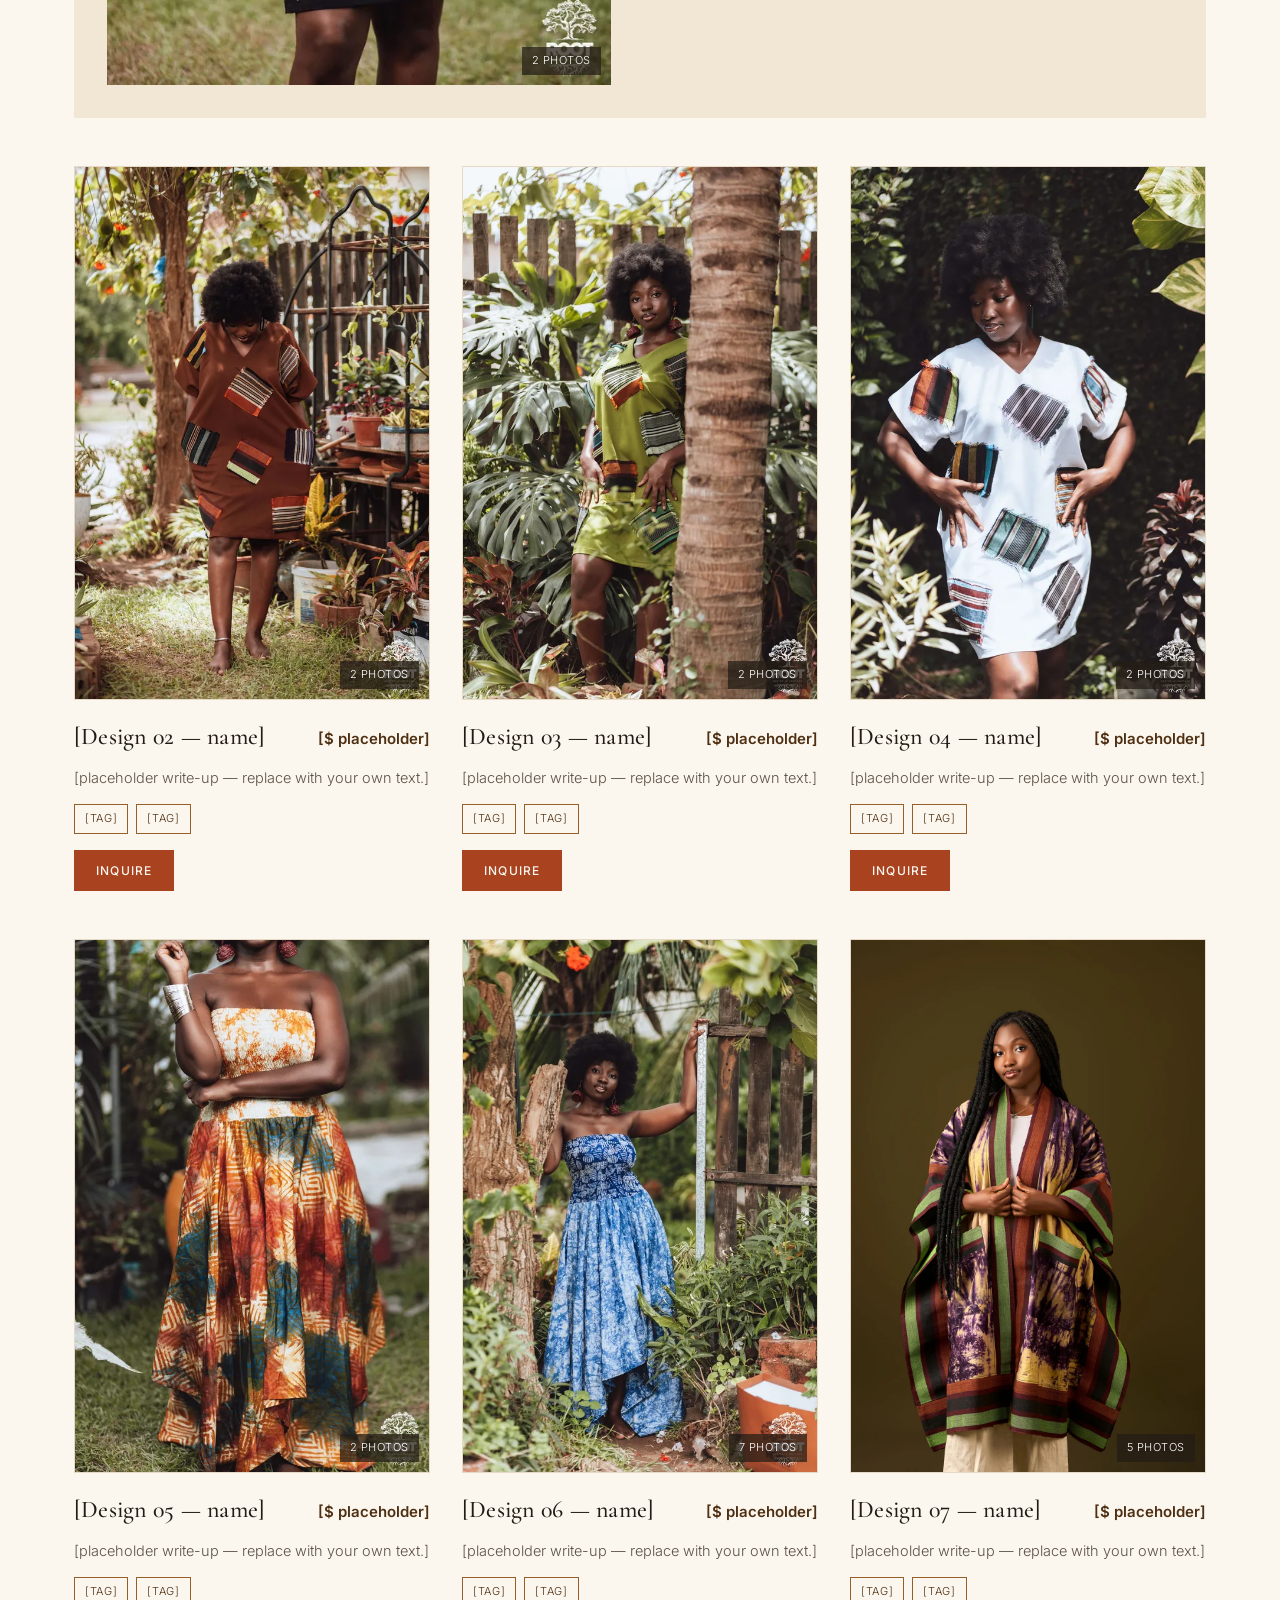
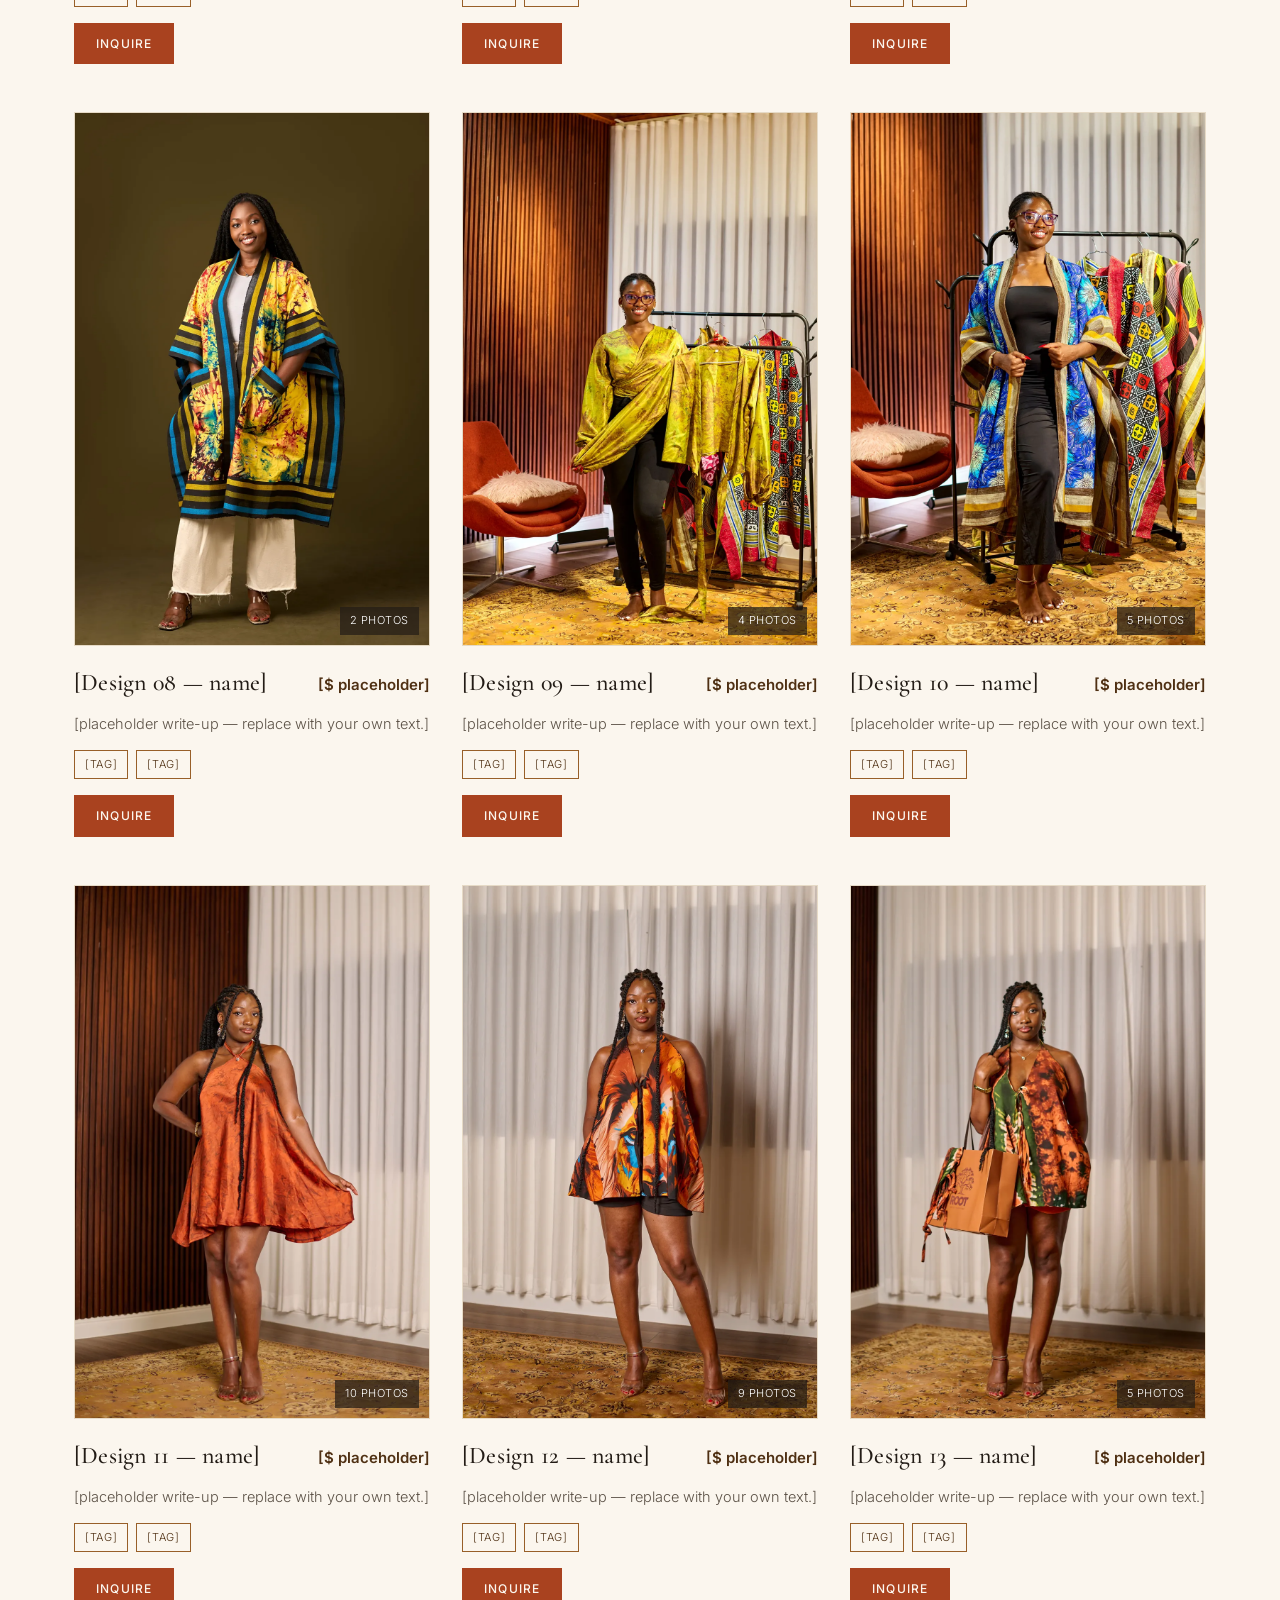
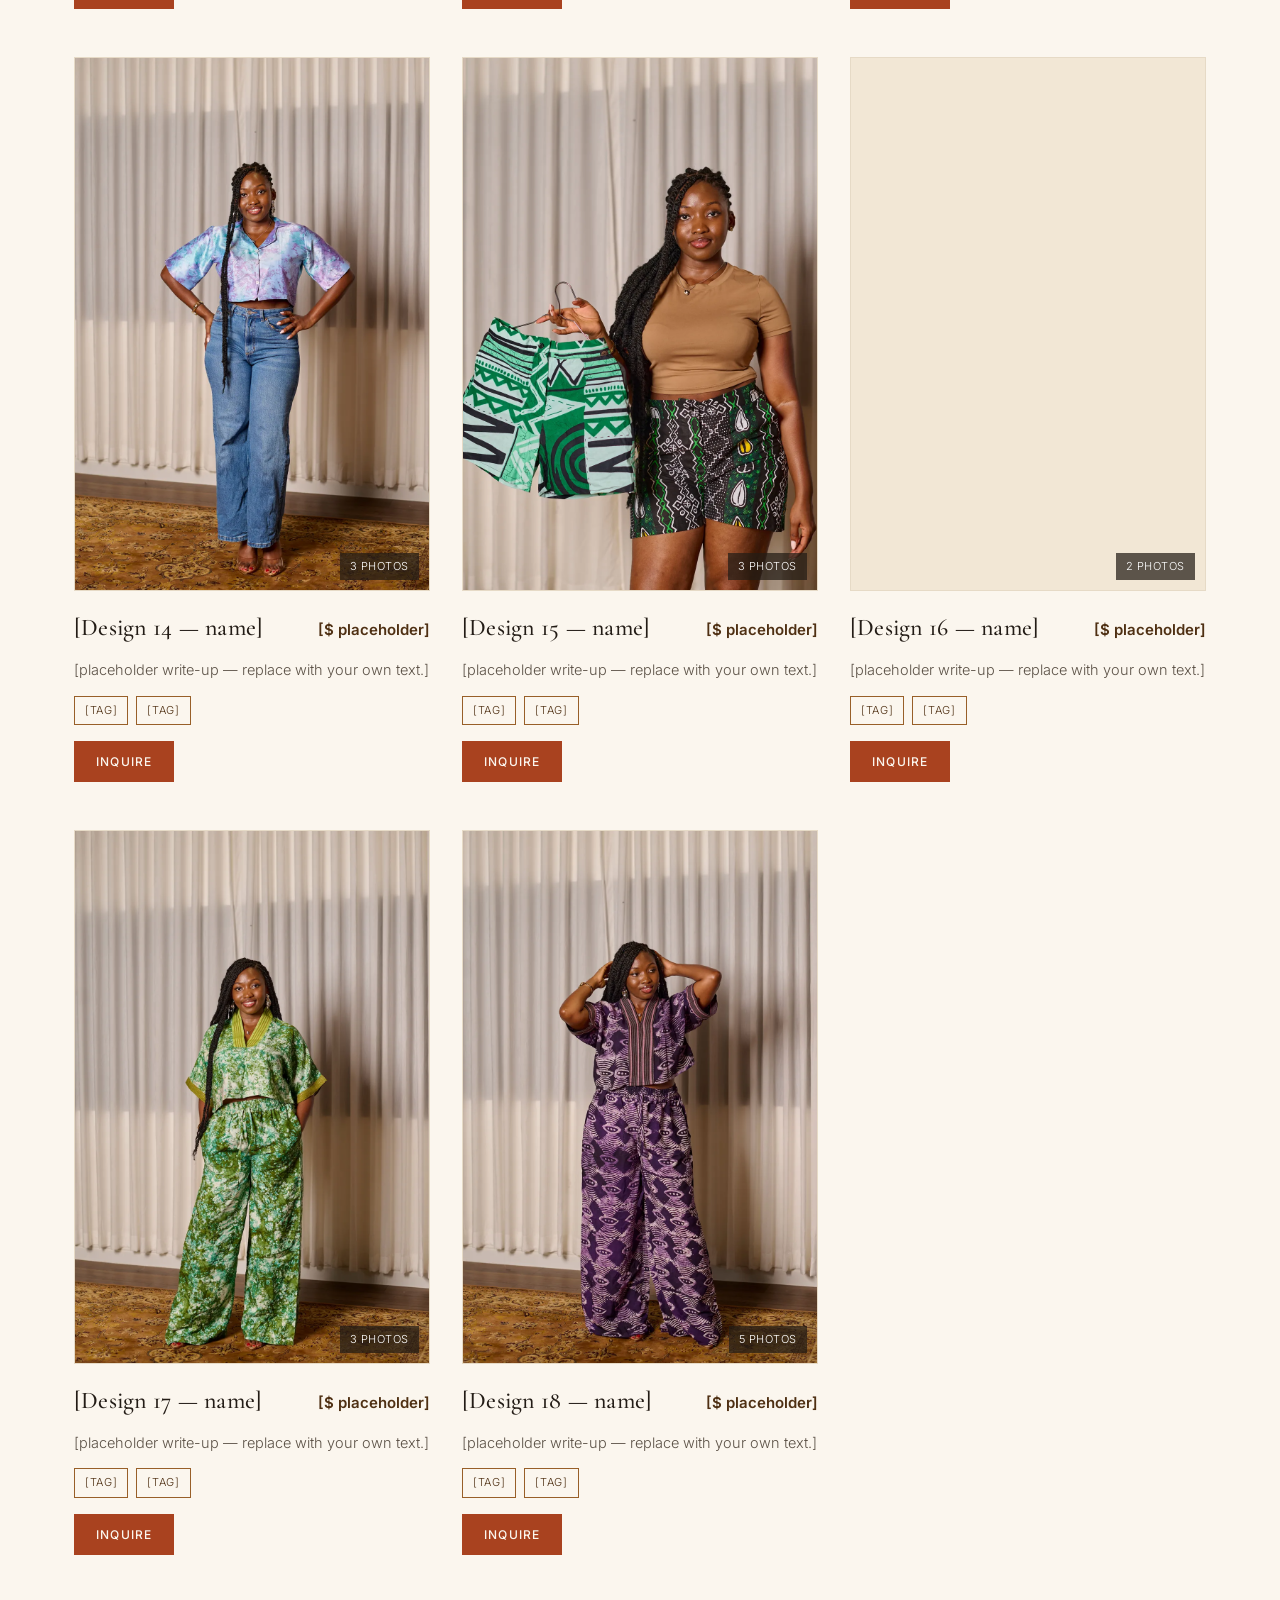
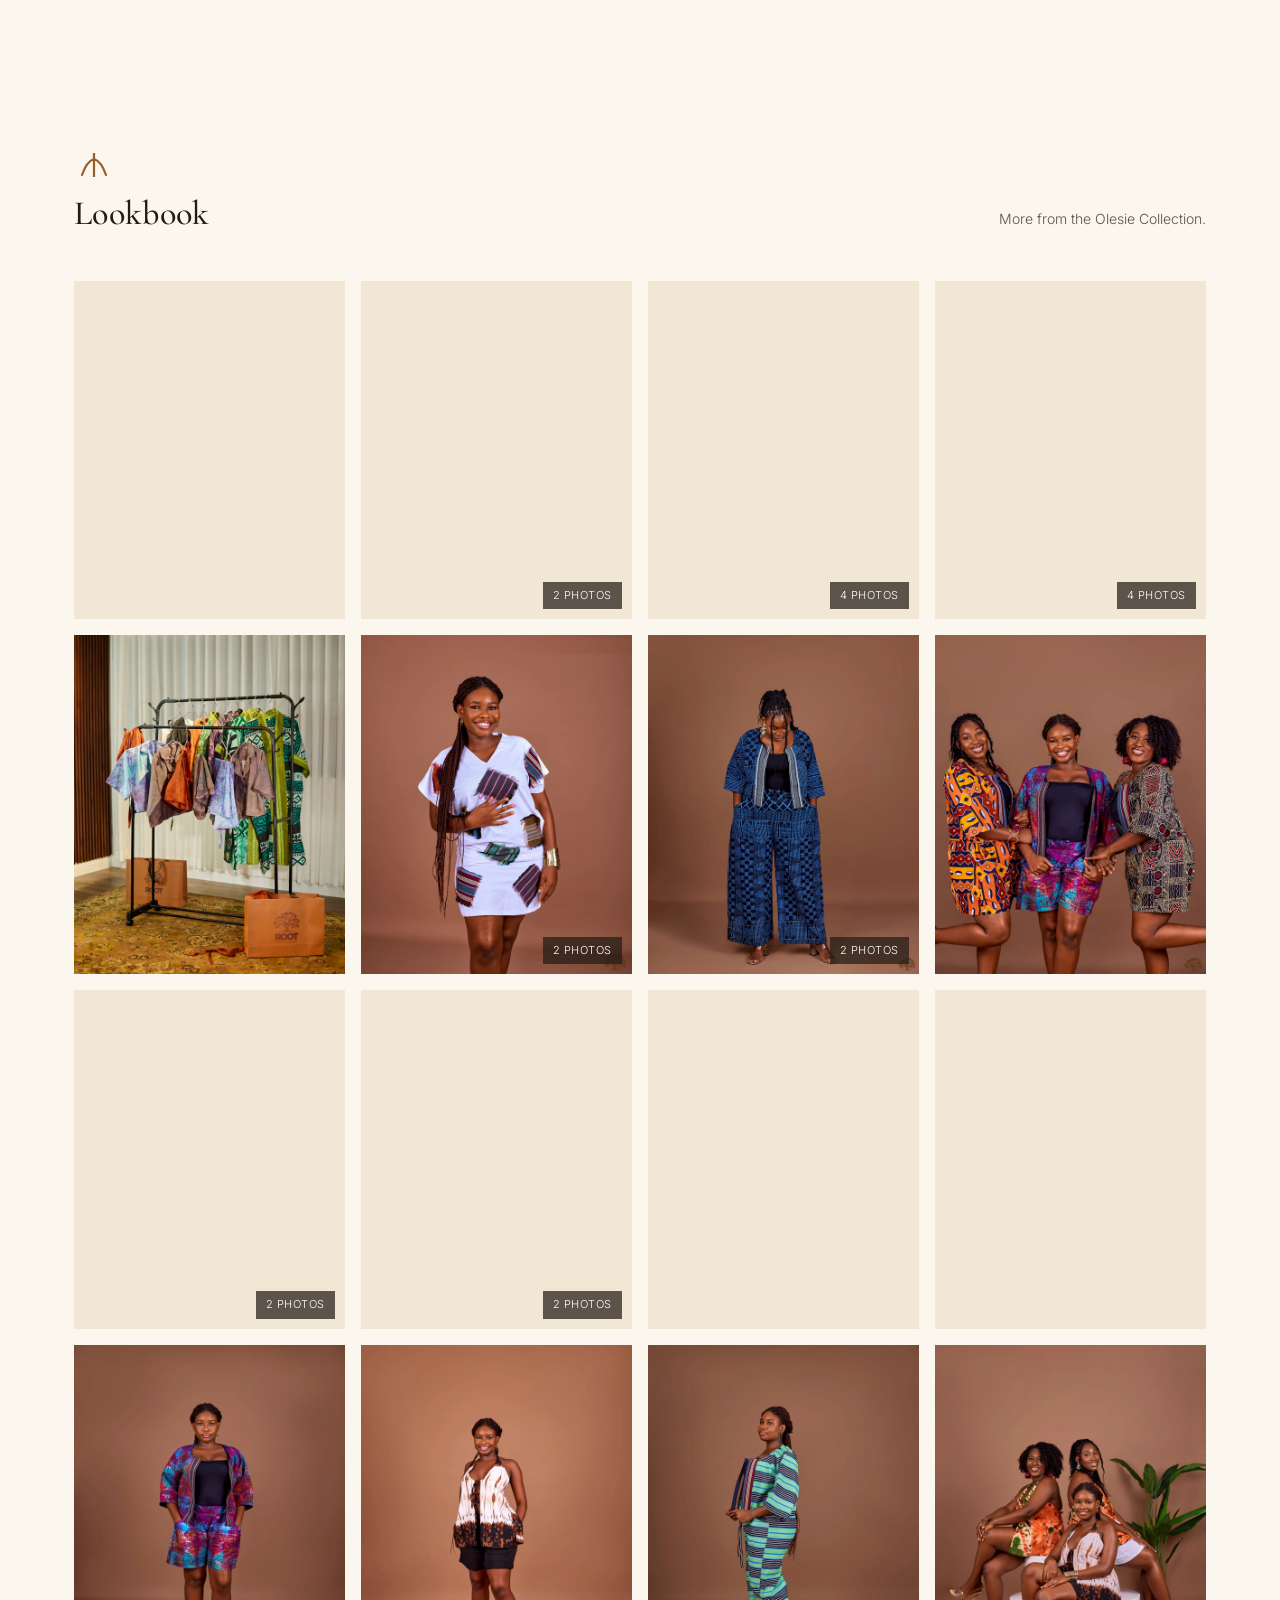
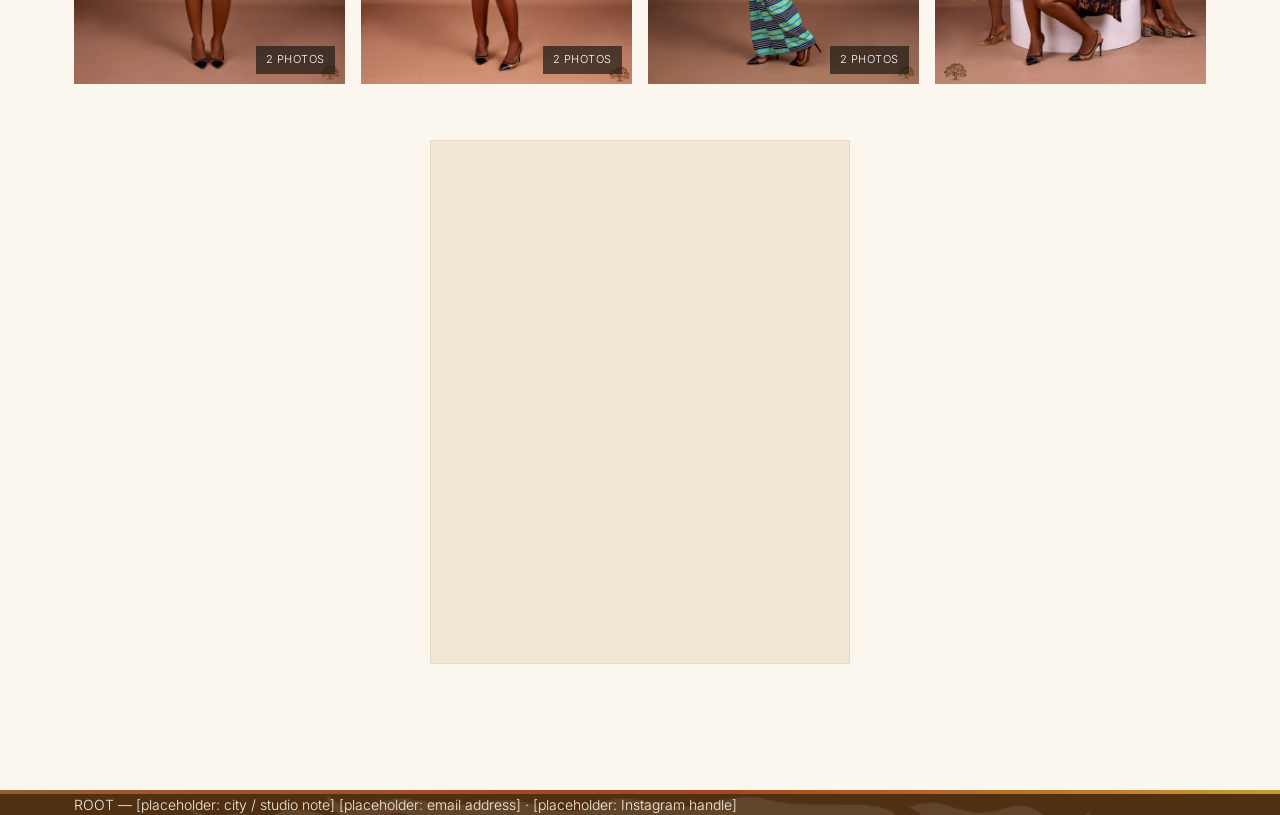
==== commit bcfeec33: "Remove unwanted rack shots and three shirt designs - Dropped 4 behind-the-scenes clothing-rack photo" ====
--- a/collections/olesie.html
+++ b/collections/olesie.html
@@ -48,7 +48,7 @@
       <h1>Olesie</h1>
       <p>[placeholder — collection write-up: what ties these designs together, the inspiration or story behind Olesie as a body of work, when/where it was shot or shown. Replace this with your own words.]</p>
       <div class="meta-row">
-        <span>21 designs</span>
+        <span>18 designs</span>
         <span>[placeholder: season / year]</span>
       </div>
     </div>
@@ -317,79 +317,22 @@
     <!-- Design 14 -->
     <article class="design-card">
       <div class="design-photo">
-        <img src="../images/olesie/gallery/highlights/SNK_7148-1200.webp" width="1200" height="1500" alt="Brown batik halter tunic with white shorts, standing" loading="lazy" decoding="async">
-        <img src="../images/olesie/gallery/highlights/SNK_7145-1200.webp" width="1200" height="1500" alt="Brown batik halter tunic with white shorts, alternate pose, with a ROOT shopping bag" loading="lazy" decoding="async" hidden>
-        <img src="../images/olesie/gallery/highlights/SNK_7147-1200.webp" width="1200" height="1500" alt="Brown batik halter tunic with white shorts, alternate pose, with a ROOT shopping bag" loading="lazy" decoding="async" hidden>
-        <img src="../images/olesie/gallery/highlights/SNK_7149-1200.webp" width="1200" height="1500" alt="Brown batik halter tunic with white shorts, alternate pose" loading="lazy" decoding="async" hidden>
-      </div>
-      <div class="design-body">
-        <div class="design-head">
-          <h3>[Design 14 — name]</h3>
-          <span class="design-price">[$ placeholder]</span>
-        </div>
-        <p class="design-writeup">[placeholder write-up — replace with your own text.]</p>
-        <div class="design-tags"><span>[tag]</span><span>[tag]</span></div>
-        <a class="design-inquire" href="#contact">Inquire</a>
-      </div>
-    </article>
-
-    <!-- Design 15 -->
-    <article class="design-card">
-      <div class="design-photo">
-        <img src="../images/olesie/gallery/highlights/SNK_7151-1200.webp" width="1200" height="1500" alt="Dusty pink cropped satin shirt, worn with jeans" loading="lazy" decoding="async">
-        <img src="../images/olesie/gallery/highlights/SNK_7152-1200.webp" width="1200" height="1500" alt="Dusty pink cropped satin shirt, alternate pose, holding a matching piece" loading="lazy" decoding="async" hidden>
-        <img src="../images/olesie/gallery/highlights/SNK_7154-1200.webp" width="1200" height="1500" alt="Dusty pink cropped satin shirt, alternate pose, holding a matching piece" loading="lazy" decoding="async" hidden>
-        <img src="../images/olesie/gallery/highlights/SNK_7155-1200.webp" width="1200" height="1500" alt="Dusty pink cropped satin shirt, alternate pose, holding a matching piece" loading="lazy" decoding="async" hidden>
-        <img src="../images/olesie/gallery/highlights/SNK_7156-1200.webp" width="1200" height="1500" alt="Dusty pink cropped satin shirt, alternate pose, holding a matching piece" loading="lazy" decoding="async" hidden>
-      </div>
-      <div class="design-body">
-        <div class="design-head">
-          <h3>[Design 15 — name]</h3>
-          <span class="design-price">[$ placeholder]</span>
-        </div>
-        <p class="design-writeup">[placeholder write-up — replace with your own text.]</p>
-        <div class="design-tags"><span>[tag]</span><span>[tag]</span></div>
-        <a class="design-inquire" href="#contact">Inquire</a>
-      </div>
-    </article>
-
-    <!-- Design 16 -->
-    <article class="design-card">
-      <div class="design-photo">
-        <img src="../images/olesie/gallery/highlights/SNK_7162-1200.webp" width="1200" height="1500" alt="Rust orange satin cropped shirt, worn with jeans" loading="lazy" decoding="async">
-        <img src="../images/olesie/gallery/highlights/SNK_7163-1200.webp" width="1200" height="1500" alt="Rust orange satin cropped shirt, alternate pose" loading="lazy" decoding="async" hidden>
-        <img src="../images/olesie/gallery/highlights/SNK_7164-1200.webp" width="1200" height="1500" alt="Rust orange satin cropped shirt, alternate pose" loading="lazy" decoding="async" hidden>
-      </div>
-      <div class="design-body">
-        <div class="design-head">
-          <h3>[Design 16 — name]</h3>
-          <span class="design-price">[$ placeholder]</span>
-        </div>
-        <p class="design-writeup">[placeholder write-up — replace with your own text.]</p>
-        <div class="design-tags"><span>[tag]</span><span>[tag]</span></div>
-        <a class="design-inquire" href="#contact">Inquire</a>
-      </div>
-    </article>
-
-    <!-- Design 17 -->
-    <article class="design-card">
-      <div class="design-photo">
         <img src="../images/olesie/gallery/highlights/SNK_7166-1200.webp" width="1200" height="1500" alt="Lavender tie-dye cropped shirt, worn with jeans" loading="lazy" decoding="async">
         <img src="../images/olesie/gallery/highlights/SNK_7167-1200.webp" width="1200" height="1500" alt="Lavender tie-dye cropped shirt, alternate pose" loading="lazy" decoding="async" hidden>
         <img src="../images/olesie/gallery/highlights/SNK_7168-1200.webp" width="1200" height="1500" alt="Lavender tie-dye cropped shirt, alternate pose" loading="lazy" decoding="async" hidden>
       </div>
       <div class="design-body">
         <div class="design-head">
-          <h3>[Design 17 — name]</h3>
-          <span class="design-price">[$ placeholder]</span>
-        </div>
-        <p class="design-writeup">[placeholder write-up — replace with your own text.]</p>
-        <div class="design-tags"><span>[tag]</span><span>[tag]</span></div>
-        <a class="design-inquire" href="#contact">Inquire</a>
-      </div>
-    </article>
-
-    <!-- Design 18 -->
+          <h3>[Design 14 — name]</h3>
+          <span class="design-price">[$ placeholder]</span>
+        </div>
+        <p class="design-writeup">[placeholder write-up — replace with your own text.]</p>
+        <div class="design-tags"><span>[tag]</span><span>[tag]</span></div>
+        <a class="design-inquire" href="#contact">Inquire</a>
+      </div>
+    </article>
+
+    <!-- Design 15 -->
     <article class="design-card">
       <div class="design-photo">
         <img src="../images/olesie/gallery/highlights/SNK_7171-1200.webp" width="1200" height="1500" alt="Green geometric print shorts, held up, shown flat" loading="lazy" decoding="async">
@@ -398,16 +341,16 @@
       </div>
       <div class="design-body">
         <div class="design-head">
-          <h3>[Design 18 — name]</h3>
-          <span class="design-price">[$ placeholder]</span>
-        </div>
-        <p class="design-writeup">[placeholder write-up — replace with your own text.]</p>
-        <div class="design-tags"><span>[tag]</span><span>[tag]</span></div>
-        <a class="design-inquire" href="#contact">Inquire</a>
-      </div>
-    </article>
-
-    <!-- Design 19 -->
+          <h3>[Design 15 — name]</h3>
+          <span class="design-price">[$ placeholder]</span>
+        </div>
+        <p class="design-writeup">[placeholder write-up — replace with your own text.]</p>
+        <div class="design-tags"><span>[tag]</span><span>[tag]</span></div>
+        <a class="design-inquire" href="#contact">Inquire</a>
+      </div>
+    </article>
+
+    <!-- Design 16 -->
     <article class="design-card">
       <div class="design-photo">
         <img src="../images/olesie/gallery/highlights/SNK_7175-1200.webp" width="1200" height="1500" alt="Mustard and brown patterned shorts, worn with a plain top" loading="lazy" decoding="async">
@@ -415,16 +358,16 @@
       </div>
       <div class="design-body">
         <div class="design-head">
-          <h3>[Design 19 — name]</h3>
-          <span class="design-price">[$ placeholder]</span>
-        </div>
-        <p class="design-writeup">[placeholder write-up — replace with your own text.]</p>
-        <div class="design-tags"><span>[tag]</span><span>[tag]</span></div>
-        <a class="design-inquire" href="#contact">Inquire</a>
-      </div>
-    </article>
-
-    <!-- Design 20 -->
+          <h3>[Design 16 — name]</h3>
+          <span class="design-price">[$ placeholder]</span>
+        </div>
+        <p class="design-writeup">[placeholder write-up — replace with your own text.]</p>
+        <div class="design-tags"><span>[tag]</span><span>[tag]</span></div>
+        <a class="design-inquire" href="#contact">Inquire</a>
+      </div>
+    </article>
+
+    <!-- Design 17 -->
     <article class="design-card">
       <div class="design-photo">
         <img src="../images/olesie/gallery/highlights/SNK_7178-1200.webp" width="1200" height="1500" alt="Green two-piece set, cropped top and wide-leg trousers, standing" loading="lazy" decoding="async">
@@ -433,16 +376,16 @@
       </div>
       <div class="design-body">
         <div class="design-head">
-          <h3>[Design 20 — name]</h3>
-          <span class="design-price">[$ placeholder]</span>
-        </div>
-        <p class="design-writeup">[placeholder write-up — replace with your own text.]</p>
-        <div class="design-tags"><span>[tag]</span><span>[tag]</span></div>
-        <a class="design-inquire" href="#contact">Inquire</a>
-      </div>
-    </article>
-
-    <!-- Design 21 -->
+          <h3>[Design 17 — name]</h3>
+          <span class="design-price">[$ placeholder]</span>
+        </div>
+        <p class="design-writeup">[placeholder write-up — replace with your own text.]</p>
+        <div class="design-tags"><span>[tag]</span><span>[tag]</span></div>
+        <a class="design-inquire" href="#contact">Inquire</a>
+      </div>
+    </article>
+
+    <!-- Design 18 -->
     <article class="design-card">
       <div class="design-photo">
         <img src="../images/olesie/gallery/highlights/SNK_7182-1200.webp" width="1200" height="1500" alt="Purple two-piece set, cropped top and wide-leg trousers, standing" loading="lazy" decoding="async">
@@ -453,7 +396,7 @@
       </div>
       <div class="design-body">
         <div class="design-head">
-          <h3>[Design 21 — name]</h3>
+          <h3>[Design 18 — name]</h3>
           <span class="design-price">[$ placeholder]</span>
         </div>
         <p class="design-writeup">[placeholder write-up — replace with your own text.]</p>
@@ -470,22 +413,10 @@
     </div>
     <div class="lookbook-grid">
     <div class="lookbook-item">
-      <img src="../images/olesie/gallery/highlights/SNK_4340-1200.webp" width="1200" height="1500" alt="Behind the scenes — clothing rack" loading="lazy" decoding="async">
-    </div>
-    <div class="lookbook-item">
-      <img src="../images/olesie/gallery/highlights/SNK_7188-1200.webp" width="1200" height="1500" alt="Behind the scenes — clothing rack" loading="lazy" decoding="async">
-    </div>
-    <div class="lookbook-item">
-      <img src="../images/olesie/gallery/highlights/SNK_7189-1200.webp" width="1200" height="1500" alt="Behind the scenes — clothing rack" loading="lazy" decoding="async">
-    </div>
-    <div class="lookbook-item">
       <img src="../images/olesie/gallery/highlights/SNK_7191-1200.webp" width="1200" height="1500" alt="Behind the scenes — clothing rack" loading="lazy" decoding="async">
     </div>
     <div class="lookbook-item">
       <img src="../images/olesie/gallery/highlights/SNK_7193-1200.webp" width="1200" height="1500" alt="Behind the scenes — clothing rack" loading="lazy" decoding="async">
-    </div>
-    <div class="lookbook-item">
-      <img src="../images/olesie/gallery/highlights/SNK_7194-1200.webp" width="1200" height="1500" alt="Behind the scenes — clothing rack detail" loading="lazy" decoding="async">
     </div>
     <div class="lookbook-item">
       <img src="../images/olesie/gallery/new/BBB_0004-1200.webp" width="1200" height="1500" alt="Orange, navy and red tribal-print two-piece, standing" loading="lazy" decoding="async">
